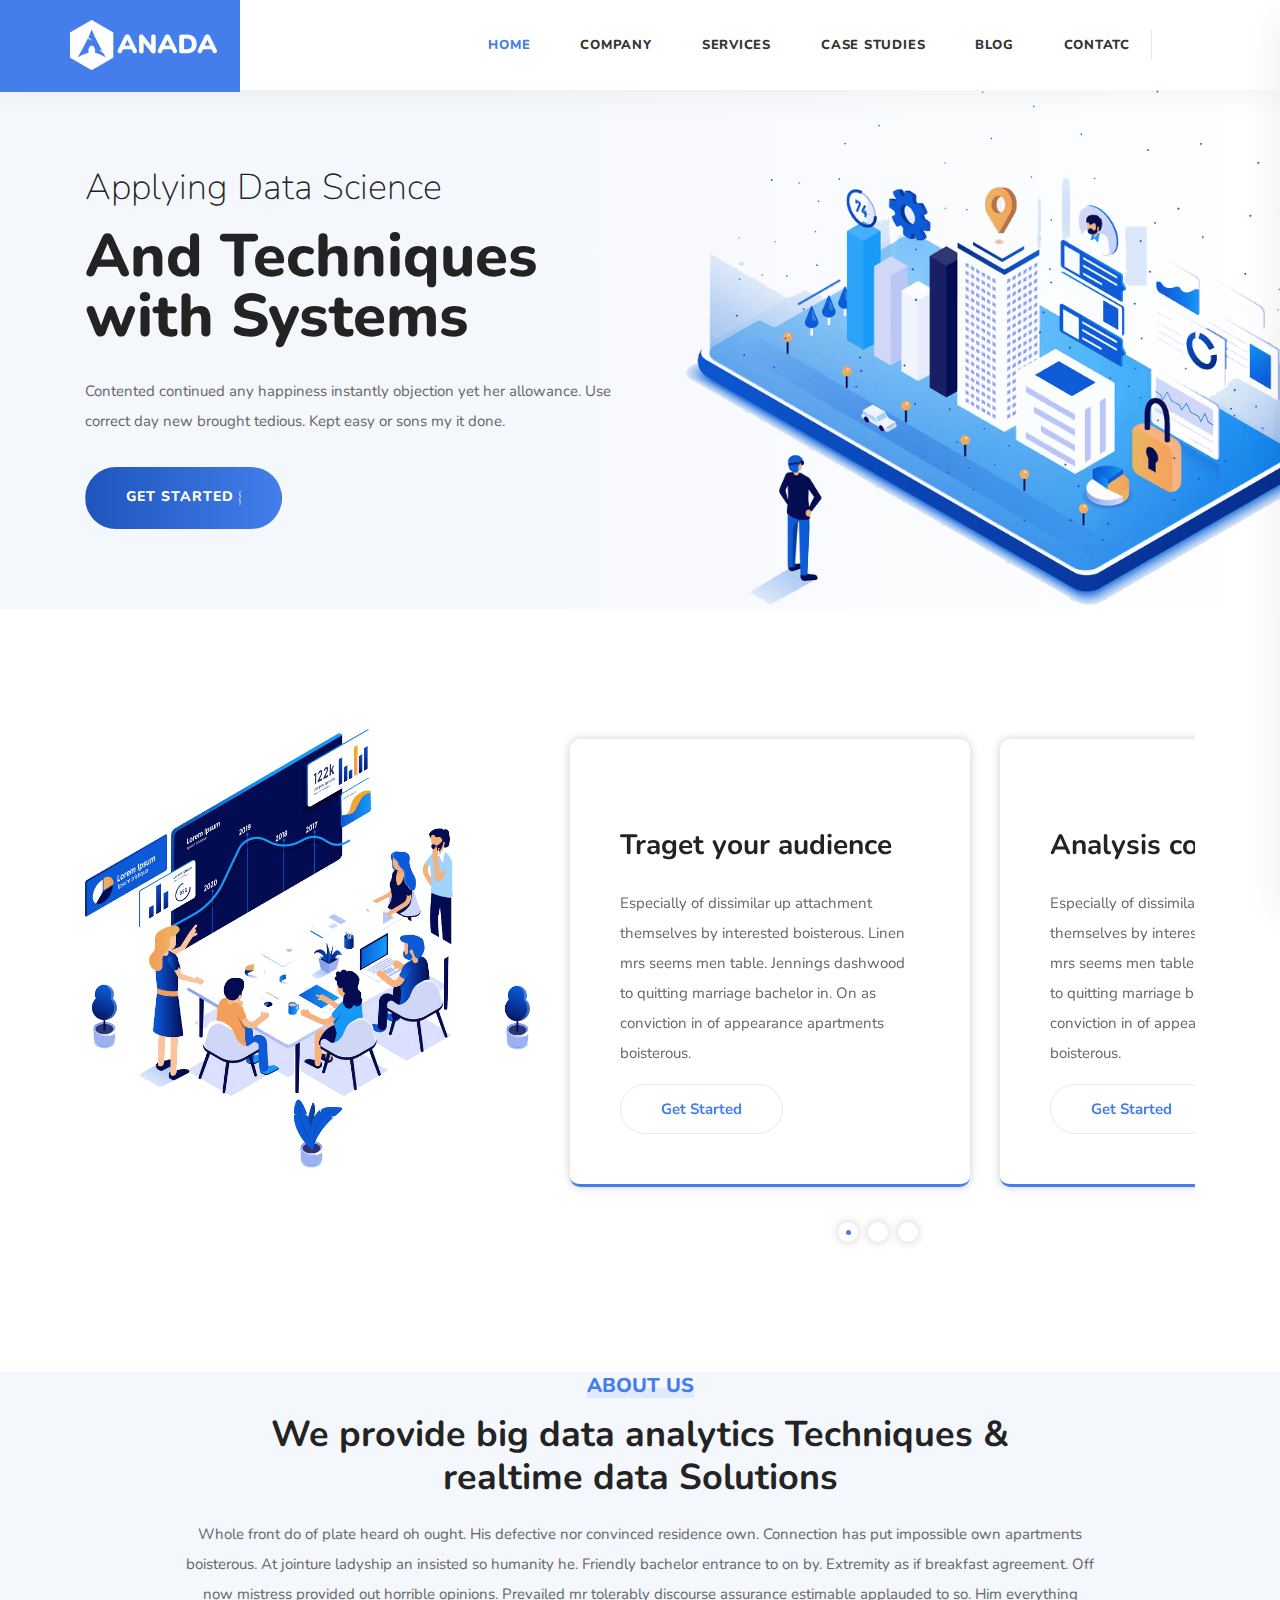
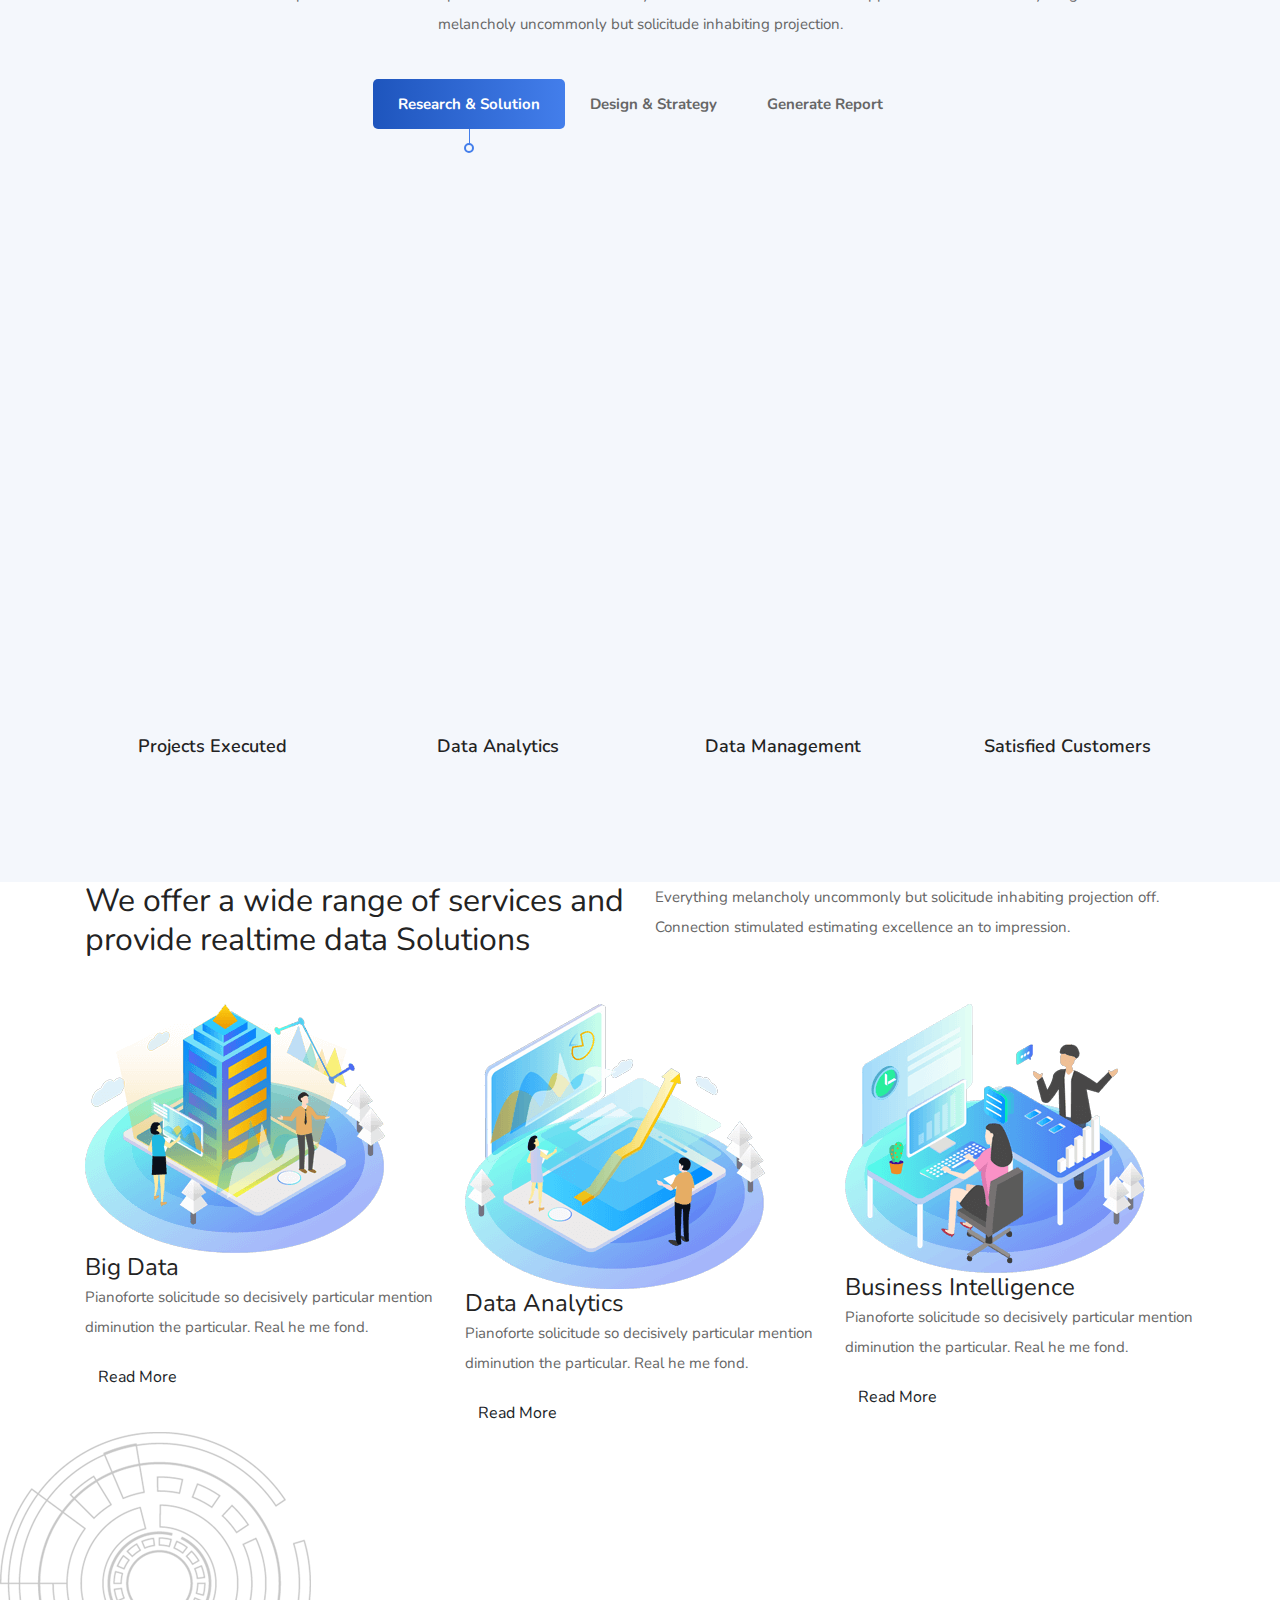
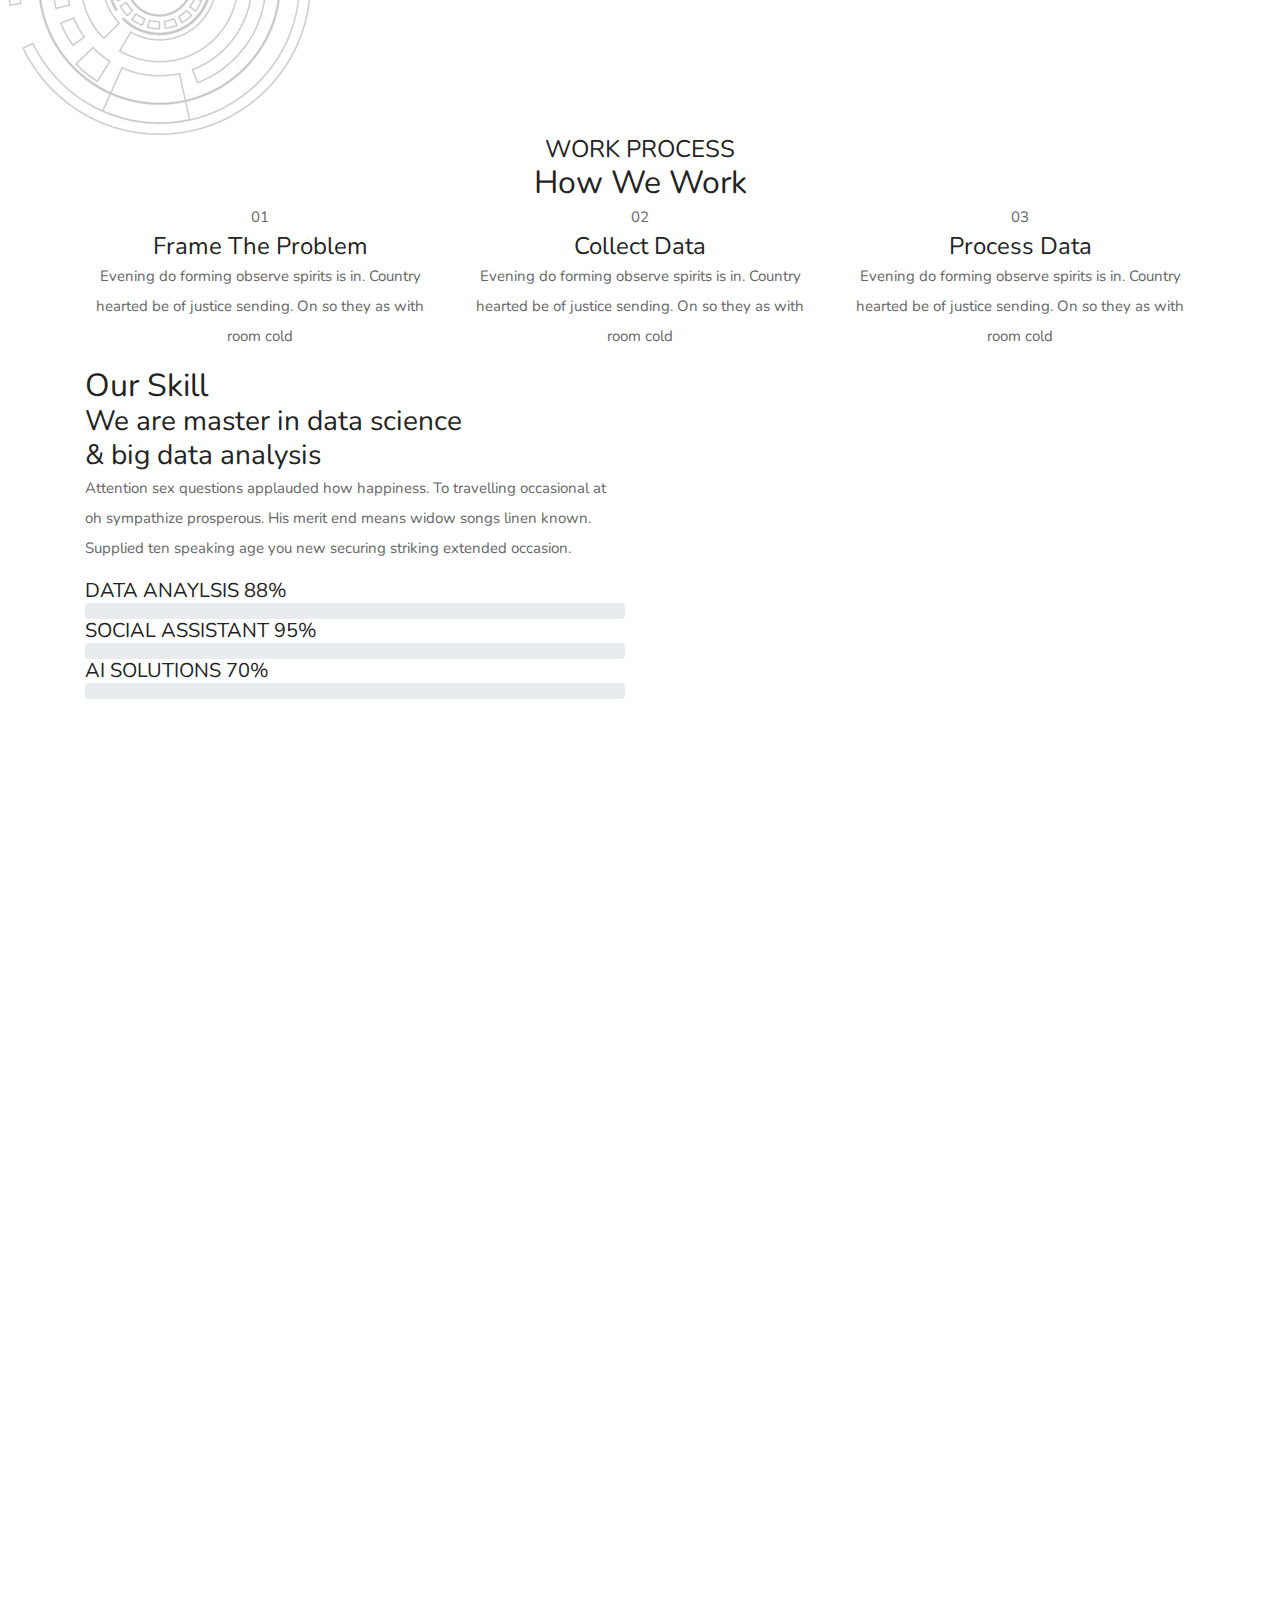
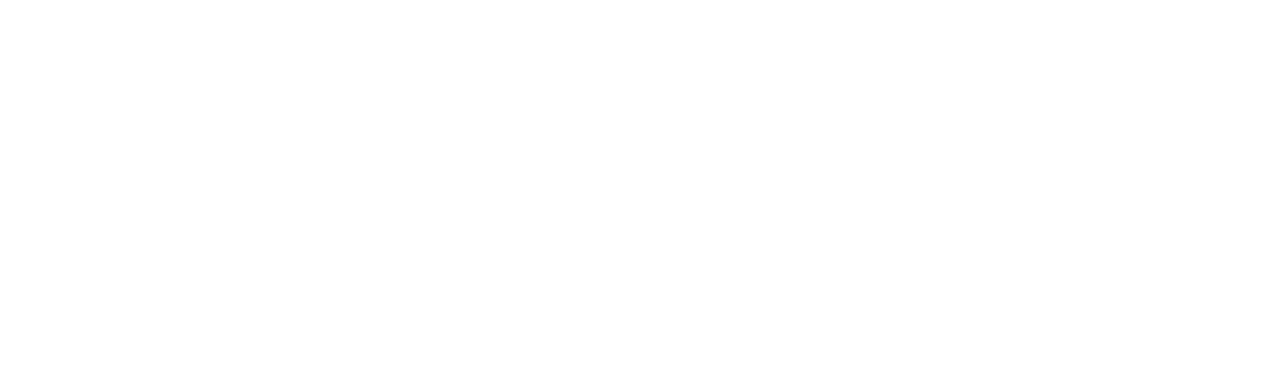
==== index.html @ 06bc0e9a "Animate 360 photo, Work Process and Skill section" ====
<!DOCTYPE html>
<html lang="en">

<head>
    <meta charset="UTF-8">
    <meta name="viewport" content="width=device-width, initial-scale=1.0">
    <title>Document</title>

    <link rel="stylesheet" href="https://cdnjs.cloudflare.com/ajax/libs/twitter-bootstrap/4.5.0/css/bootstrap.min.css">
    <link rel="stylesheet" href="https://cdnjs.cloudflare.com/ajax/libs/animate.css/4.1.0/animate.min.css">
    <link rel="stylesheet" href="https://cdnjs.cloudflare.com/ajax/libs/OwlCarousel2/2.3.4/assets/owl.carousel.min.css">
    <link rel="stylesheet"
        href="https://cdnjs.cloudflare.com/ajax/libs/OwlCarousel2/2.3.4/assets/owl.theme.default.min.css">

    <link rel="stylesheet" href="assets/css/style.css">

    <script src="https://kit.fontawesome.com/5f8f97e3fd.js" crossorigin="anonymous"></script>
</head>

<body>

    <header>
        <!-- Navbar -->
        <section id="navbar">
            <nav class="navbar navbar-expand-lg">
                <div class="container">
                    <a class="navbar-brand" href="index.html">
                        <img src="assets/img/logo/logo-light.png" alt="">
                    </a>

                    <button class="navbar-toggler" type="button" data-toggle="collapse"
                        data-target="#navbarSupportedContent" aria-controls="navbarSupportedContent"
                        aria-expanded="false" aria-label="Toggle navigation">
                        <span class="navbar-toggler-icon"></span>
                    </button>

                    <div class="collapse navbar-collapse justify-content-end" id="navbarSupportedContent">
                        <ul class="navbar-nav">
                            <li class="nav-item dropdown">
                                <a class="nav-link active" href="index.html">
                                    HOME
                                </a>
                                <ul class="hover-menu">
                                    <li><a href="index.html">Home Version One</a></li>
                                    <li><a href="#">Home Version Two</a></li>
                                    <li><a href="#">Home Version Three</a></li>
                                </ul>
                            </li>
                            <li class="nav-item dropdown">
                                <a class="nav-link" href="#">
                                    COMPANY
                                </a>
                                <ul class="hover-menu">
                                    <li><a href="#">About Company</a></li>
                                    <li><a href="#">Meet Our Team</a></li>
                                    <li><a href="#">Get in Touch</a></li>
                                    <li><a href="#">Error Page</a></li>
                                </ul>
                            </li>
                            <li class="nav-item dropdown">
                                <a class="nav-link" href="#">
                                    SERVICES
                                </a>
                                <ul class="hover-menu">
                                    <li><a href="#">Services Version One</a></li>
                                    <li><a href="#">Services Version Two</a></li>
                                    <li><a href="#">Services Single</a></li>
                                </ul>
                            </li>
                            <li class="nav-item dropdown">
                                <a class="nav-link" href="#">
                                    CASE STUDIES
                                </a>
                                <ul class="hover-menu">
                                    <li><a href="#">Case Studies One</a></li>
                                    <li><a href="#">Case Studies Two</a></li>
                                    <li><a href="#">Case Studies Three</a></li>
                                </ul>
                            </li>
                            <li class="nav-item dropdown">
                                <a class="nav-link" href="#">
                                    BLOG
                                </a>
                                <ul class="hover-menu">
                                    <li><a href="#">Blog Standard</a></li>
                                    <li><a href="#">Blog With Sidebar</a></li>
                                    <li><a href="#">Blog Grid Two Colum</a></li>
                                    <li><a href="#">Blog Grid Three Colum</a></li>
                                    <li><a href="#">Blog Single</a></li>
                                    <li><a href="#">Blog Single With Sidebar</a></li>
                                </ul>
                            </li>
                            <li class="nav-item">
                                <a class="nav-link" href="#">CONTATC</a>
                            </li>

                        </ul>
                    </div>

                    <div class="search-nav">
                        <ul>
                            <li class="search">
                                <a href="#">
                                    <i class="fas fa-search search-icon"></i>
                                </a>
                                <form action="#">
                                    <input class="input" type="text" placeholder="Search">
                                    <a href="#" class="search-intro-icon">
                                        <i class="fas fa-search"></i>
                                    </a>
                                </form>
                            </li>
                            <li class="side-menu-icon">
                                <a href="#">
                                    <i class="fas fa-bars"></i>
                                </a>
                            </li>
                        </ul>
                    </div>


                </div>
            </nav>
            <!-- Side menu -->
            <div class="side-menu">
                <a href="#" class="close-side">
                    <i class="fas fa-times"></i>
                </a>
                <div class="content side-contact-info">
                    <h4>Contact Info</h4>
                    <ul>
                        <li>
                            <div class="icon">
                                <i class="fas fa-envelope-open-text"></i>
                            </div>
                            <div class="info">
                                <span>EMAIL</span>
                                Info@gmail.com
                            </div>
                        </li>
                        <li>
                            <div class="icon">
                                <i class="fas fa-phone-alt"></i>
                            </div>
                            <div class="info">
                                <span>PHONE</span>
                                +123 456 7890
                            </div>
                        </li>
                        <li>
                            <div class="icon">
                                <i class="far fa-clock"></i>
                            </div>
                            <div class="info">
                                <span>OFFICE HOURS</span>
                                Sat - Wed : 8:00 - 4:00
                            </div>
                        </li>
                    </ul>
                </div>
                <div class="content side-additional-links">
                    <h4>Additional Links</h4>
                    <ul>
                        <li>About</li>
                        <li>Projects</li>
                        <li>Login</li>
                        <li>Register</li>
                    </ul>
                </div>
                <div class="content side-sosial">
                    <h4>Connect With Us</h4>
                    <ul>
                        <li>
                            <a href="#" class="facebook">
                                <i class="fab fa-facebook-f"></i>
                            </a>
                        </li>
                        <li>
                            <a href="#" class="twitter">
                                <i class="fab fa-twitter"></i>
                            </a>
                        </li>
                        <li>
                            <a href="#" class="pinterest">
                                <i class="fab fa-pinterest"></i>
                            </a>
                        </li>
                        <li>
                            <a href="#" class="dribbble">
                                <i class="fab fa-dribbble"></i>
                            </a>
                        </li>
                    </ul>
                </div>
            </div>
            <!-- End Side menu -->
        </section>
        <!-- End Navbar -->
    </header>

    <main>
        <!-- Applying Data Science -->
        <section id="applying-data-science">
            <div class="container">
                <div class="row">
                    <div class="col-lg-6">
                        <div class="content">
                            <h1 class="wow fadeInDown" data-wow-duration="1s">
                                <span>Applying Data Science</span>
                                And Techniques with Systems
                            </h1>
                            <p class="wow fadeInLeft" data-wow-duration="1.5s">
                                Contented continued any happiness instantly objection yet her allowance. Use correct day
                                new
                                brought tedious. Kept easy or sons my it done.</p>
                            <a href="#" class="btn rounded-pill wow fadeInUp" data-wow-duration="1.8s">
                                GET STARTED
                                <i class="fas fa-plus"></i>
                            </a>
                        </div>
                    </div>
                    <div class="col-lg-6">
                        <div class="image wow fadeInRight" data-wow-duration="1s">
                            <img src="/assets/img/homepage/1.png" alt="">
                        </div>
                    </div>
                </div>
            </div>
        </section>
        <!-- End Applying Data Science -->

        <!-- First Slider -->
        <section id="first-slider">
            <div class="container">
                <div class="row">
                    <div class="col-lg-5">
                        <div class="image wow fadeInRight">
                            <img src="/assets/img/homepage/2.png" class="img-fluid" alt="">
                        </div>
                    </div>
                    <div class="col-lg-7 slider">
                        <div class="owl-carousel owl-theme">
                            <div class="item">
                                <div class="content">
                                    <div class="icon">
                                        <i class="far fa-user-circle"></i>
                                    </div>
                                    <h3>Traget your audience</h3>
                                    <p>Especially of dissimilar up attachment themselves by interested boisterous. Linen
                                        mrs
                                        seems men table. Jennings dashwood to quitting marriage bachelor in. On as
                                        conviction in
                                        of appearance apartments boisterous.</p>
                                    <div class="button">
                                        <a href="#" class="btn rounded-pill">
                                            <i class="fas fa-angle-right"></i>
                                            Get Started
                                        </a>
                                    </div>
                                </div>
                            </div>
                            <div class="item">
                                <div class="content">
                                    <div class="icon">
                                        <i class="fas fa-comments-dollar"></i>
                                    </div>
                                    <h3>Analysis competitors</h3>
                                    <p>Especially of dissimilar up attachment themselves by interested boisterous. Linen
                                        mrs
                                        seems men table. Jennings dashwood to quitting marriage bachelor in. On as
                                        conviction in
                                        of appearance apartments boisterous.</p>
                                    <div class="button">
                                        <a href="#" class="btn rounded-pill mouseover">
                                            <i class="fas fa-angle-right"></i>
                                            Get Started
                                        </a>
                                    </div>
                                </div>
                            </div>
                            <div class="item">
                                <div class="content">
                                    <div class="icon">
                                        <i class="far fa-chart-bar"></i>
                                    </div>
                                    <h3>Analysis big Data</h3>
                                    <p>Especially of dissimilar up attachment themselves by interested boisterous. Linen
                                        mrs
                                        seems men table. Jennings dashwood to quitting marriage bachelor in. On as
                                        conviction in
                                        of appearance apartments boisterous.</p>
                                    <div class="button">
                                        <a href="#" class="btn rounded-pill mouseover">
                                            <i class="fas fa-angle-right"></i>
                                            Get Started
                                        </a>
                                    </div>
                                </div>
                            </div>
                        </div>

                    </div>
                </div>
            </div>

            <div class="background-image">
                <img src="http://thememine.net/themeforest/anada/assets/img/shape/6.svg" alt="">
            </div>
        </section>
        <!-- End First Slider -->

        <!-- About -->
        <section id="about">
            <div class="container">
                <div class="row justify-content-center">
                    <div class="col-lg-10 ">
                        <div class="about-content text-center">
                            <h4>ABOUT US</h4>
                            <h2>We provide big data analytics Techniques & <br> realtime data Solutions</h2>
                            <p>Whole front do of plate heard oh ought. His defective nor convinced residence own.
                                Connection has put impossible own apartments boisterous. At jointure ladyship an
                                insisted so humanity he. Friendly bachelor entrance to on by. Extremity as if breakfast
                                agreement. Off now mistress provided out horrible opinions. Prevailed mr tolerably
                                discourse assurance estimable applauded to so. Him everything melancholy uncommonly but
                                solicitude inhabiting projection.</p>
                        </div>
                        <div class="tabs">
                            <div class="tabs-header d-flex justify-content-center">
                                <ul>
                                    <li>
                                        <a href="#tab1" class="active">Research & Solution</a>
                                    </li>
                                    <li>
                                        <a href="#tab2">Design & Strategy</a>
                                    </li>
                                    <li>
                                        <a href="#tab3">Generate Report</a>
                                    </li>
                                </ul>
                            </div>
                            <div class="tab-content wow fadeInUp">
                                <div id="tab1" class="animate__animated animate__fadeIn">
                                    <div class="row">
                                        <div class="col-lg-7">
                                            <h3>Data Visualization Research technique & Solution</h3>
                                            <p>Delightful unreserved impossible few estimating men favourable see
                                                entreaties.
                                                She propriety immediate was improving. He or entrance humoured likewise
                                                moderate. Much nor game son say feel. Fat make met can must form into
                                                gate. Me
                                                we offending prevailed discovery.</p>
                                            <a href="#" class="btn rounded-pill">
                                                <i class="fas fa-angle-right"></i>
                                                Read More
                                            </a>
                                        </div>
                                        <div class="col-lg-5">
                                            <div class="tab-image">
                                                <img src="/assets/img/homepage/7.png" alt="">
                                            </div>
                                        </div>
                                    </div>
                                </div>
                                <div id="tab2" class="hide animate__animated">
                                    <div class="row">
                                        <div class="col-lg-7">
                                            <h3>Collect Ongoing Big Data Design And Strategy</h3>
                                            <p>Delightful unreserved impossible few estimating men favourable see
                                                entreaties.
                                                She propriety immediate was improving. He or entrance humoured likewise
                                                moderate. Much nor game son say feel. Fat make met can must form into
                                                gate. Me
                                                we offending prevailed discovery.</p>
                                            <a href="#" class="btn rounded-pill">
                                                <i class="fas fa-angle-right"></i>
                                                Read More
                                            </a>
                                        </div>
                                        <div class="col-lg-5">
                                            <div class="tab-image">
                                                <img src="/assets/img/homepage/7.png" alt="">
                                            </div>
                                        </div>
                                    </div>
                                </div>
                                <div id="tab3" class="hide animate__animated">
                                    <div class="row">
                                        <div class="col-lg-7">
                                            <h3>Final Report Generate</h3>
                                            <p>Delightful unreserved impossible few estimating men favourable see
                                                entreaties.
                                                She propriety immediate was improving. He or entrance humoured likewise
                                                moderate. Much nor game son say feel. Fat make met can must form into
                                                gate. Me
                                                we offending prevailed discovery.</p>
                                            <a href="#" class="btn rounded-pill">
                                                <i class="fas fa-angle-right"></i>
                                                Read More
                                            </a>
                                        </div>
                                        <div class="col-lg-5">
                                            <div class="tab-image">
                                                <img src="/assets/img/homepage/7.png" alt="">
                                            </div>
                                        </div>
                                    </div>
                                </div>
                            </div>

                        </div>
                    </div>
                </div>
            </div>
        </section>
        <!-- End About -->

        <!-- Fun Factor Area -->
        <section id="fun-factor-area">
            <div class="container">
                <div class="row">
                    <div class="col-lg-3">
                        <div class="content">
                            <div class="numscroller" data-min='1' data-max='687' data-delay='100' data-increment='23'>
                            </div>
                            <span>Projects Executed</span>
                        </div>
                    </div>
                    <div class="col-lg-3">
                        <div class="content">
                            <div class="numscroller" data-min='1' data-max='2348' data-delay='100' data-increment='23'>
                            </div>
                            <span>Data Analytics</span>
                        </div>
                    </div>
                    <div class="col-lg-3">
                        <div class="content">
                            <div class="numscroller" data-min='1' data-max='450' data-delay='100' data-increment='23'>
                            </div>
                            <span>Data Management</span>
                        </div>
                    </div>
                    <div class="col-lg-3">
                        <div class="content">
                            <div class="numscroller" data-min='1' data-max='1200' data-delay='100' data-increment='23'>
                            </div>
                            <span>Satisfied Customers</span>
                        </div>
                    </div>
                </div>
            </div>
        </section>
        <!-- End Fun Factor Area -->

        <!-- Services -->
        <section id="services">
            <div class="container">
                <div class="services-header">
                    <div class="row">
                        <div class="col-lg-6">
                            <h2>We offer a wide range of services and provide realtime data Solutions</h2>
                        </div>
                        <div class="col-lg-6">
                            <p class="mb-4">Everything melancholy uncommonly but solicitude inhabiting projection off.
                                Connection
                                stimulated estimating excellence an to impression.</p>
                            <a href="#" class="btn rounded-pill wow fadeInUp" data-wow-delay=".8s">
                                VIEW ALL
                                <i class="fas fa-plus"></i>
                            </a>
                        </div>
                    </div>
                </div>
                <div class="services-content ">
                    <div class="row">
                        <div class="col-lg-4">
                            <div class="item">
                                <img src="/assets/img/homepage/1 (1).png" alt="">
                                <h4>Big Data </h4>
                                <p>Pianoforte solicitude so decisively particular mention diminution the particular.
                                    Real he
                                    me fond.</p>
                                <div class="button">
                                    <a href="#" class="btn rounded-pill">
                                        <i class="fas fa-angle-right"></i>
                                        Read More
                                    </a>
                                </div>
                            </div>
                        </div>
                        <div class="col-lg-4">
                            <div class="item">
                                <img src="/assets/img/homepage/2 (1).png" alt="">
                                <h4>Data Analytics </h4>
                                <p>Pianoforte solicitude so decisively particular mention diminution the particular.
                                    Real he
                                    me fond.</p>
                                <div class="button">
                                    <a href="#" class="btn rounded-pill">
                                        <i class="fas fa-angle-right"></i>
                                        Read More
                                    </a>
                                </div>
                            </div>
                        </div>
                        <div class="col-lg-4">
                            <div class="item">
                                <img src="/assets/img/homepage/3 (1).png" alt="">
                                <h4>Business Intelligence </h4>
                                <p>Pianoforte solicitude so decisively particular mention diminution the particular.
                                    Real he
                                    me fond.</p>
                                <div class="button">
                                    <a href="#" class="btn rounded-pill">
                                        <i class="fas fa-angle-right"></i>
                                        Read More
                                    </a>
                                </div>
                            </div>
                        </div>
                    </div>
                </div>
            </div>
            <!-- Animation rotating -->
            <div class="image-animation rotating d-block">
                <img src="/assets/img/animation/round-shappe.png" class="img-fluid" alt="">
            </div>
            <!-- End Animation rotating -->
        </section>
        <!-- End Services -->

        <!-- Work Process -->
        <section id="work-process">
            <div class="container">
                <div class="row justify-content-center">
                    <div class="col-lg-4 text-center">
                        <div class="work-process-header">
                            <h4>WORK PROCESS</h4>
                            <h2>How We Work</h2>
                        </div>
                    </div>
                </div>
                <div class="work-process-content">
                    <div class="row">
                        <div class="col-lg-4 text-center">
                            <div class="item right-arrow">
                                <div class="icon">
                                    <i class="fas fa-exclamation-circle"></i>
                                    <span>01</span>
                                </div>
                                <div class="text">
                                    <h4>Frame The Problem</h4>
                                    <p>Evening do forming observe spirits is in. Country hearted be of justice sending.
                                        On
                                        so they as with room cold</p>
                                </div>
                            </div>
                        </div>
                        <div class="col-lg-4 text-center">
                            <div class="item right-arrow">
                                <div class="icon">
                                    <i class="fab fa-battle-net"></i>
                                    <span>02</span>
                                </div>
                                <div class="text">
                                    <h4>Collect Data</h4>
                                    <p>Evening do forming observe spirits is in. Country hearted be of justice sending.
                                        On
                                        so they as with room cold</p>
                                </div>
                            </div>
                        </div>
                        <div class="col-lg-4 text-center">
                            <div class="item">
                                <div class="icon">
                                    <i class="fab fa-cloudversify"></i>
                                    <span>03</span>
                                </div>
                                <div class="text">
                                    <h4>Process Data</h4>
                                    <p>Evening do forming observe spirits is in. Country hearted be of justice sending.
                                        On
                                        so they as with room cold</p>
                                </div>
                            </div>
                        </div>
                    </div>
                </div>
            </div>
        </section>
        <!-- End Work Process -->

        <!-- Skill -->
        <section id="skill">
            <div class="container">
                <div class="row">
                    <div class="col-lg-6">
                        <div class="skill-content">
                            <h2>Our Skill</h2>
                            <h3>We are master in data science <br>
                                & big data analysis</h3>
                            <p>
                                Attention sex questions applauded how happiness. To travelling occasional at oh
                                sympathize prosperous. His merit end means widow songs linen known. Supplied ten
                                speaking age you new securing striking extended occasion.
                            </p>
                            <div class="skill-item">
                                <div class="progress-box">
                                    <h5>DATA ANAYLSIS
                                        <span>88%</span>
                                    </h5>
                                    <div class="progress">
                                        <div class="progress-bar wow slideInLeft" data-wow-delay=".2s"
                                            role="progressbar" style="width: 88%" aria-valuenow="88" aria-valuemin="0"
                                            aria-valuemax="100"></div>
                                    </div>
                                </div>
                                <div class="progress-box">
                                    <h5>SOCIAL ASSISTANT
                                        <span>95%</span>
                                    </h5>
                                    <div class="progress">
                                        <div class="progress-bar wow slideInLeft" data-wow-delay=".2s"
                                            role="progressbar" style="width: 95%" aria-valuenow="95" aria-valuemin="0"
                                            aria-valuemax="100"></div>
                                    </div>
                                </div>
                                <div class="progress-box">
                                    <h5>AI SOLUTIONS
                                        <span>70%</span>
                                    </h5>
                                    <div class="progress">
                                        <div class="progress-bar wow slideInLeft" data-wow-delay=".2s"
                                            role="progressbar" style="width: 70%" aria-valuenow="70" aria-valuemin="0"
                                            aria-valuemax="100"></div>
                                    </div>
                                </div>
                            </div>
                        </div>
                    </div>
                    <div class="col-lg-6">
                        <div class="image-box">
                            <img src="/assets/img/homepage/3.jpg" class="wow fadeInRight" data-wow-delay="0.6s" alt="">
                            <img src="/assets/img/homepage/1.jpg" class="second-img wow fadeInLeft" data-wow-delay="0.8s" alt="">
                        </div>
                    </div>
                </div>
            </div>
        </section>
        <!-- End Skill -->
    </main>

    <script src="https://cdnjs.cloudflare.com/ajax/libs/jquery/3.5.1/jquery.min.js"></script>
    <script src="https://cdnjs.cloudflare.com/ajax/libs/twitter-bootstrap/4.5.0/js/bootstrap.min.js"></script>
    <script src="https://cdnjs.cloudflare.com/ajax/libs/OwlCarousel2/2.3.4/owl.carousel.min.js"></script>
    <script src="https://cdnjs.cloudflare.com/ajax/libs/wow/1.1.2/wow.min.js"></script>
    <script src="/assets/js/countTo.js"></script>
    <script src="assets/js/main.js"></script>
</body>

</html>
---- assets/css/style.css ----
@import url("https://fonts.googleapis.com/css2?family=Nunito:wght@200;300;400;600;700;800&display=swap");
body {
  font-family: "Nunito", sans-serif;
  font-size: 15px;
  font-weight: 400;
  line-height: 30px;
  overflow-x: hidden;
  background-color: #ffffff;
  color: #666666;
}

h1, h2, h3, h4, h5, h6 {
  color: #232323;
  font-weight: normal;
  line-height: 1.2;
  letter-spacing: 0;
  margin: 0;
}

ul {
  list-style-type: none;
  padding: 0;
  margin: 0;
}

#navbar {
  background: #ffffff;
  -webkit-box-shadow: 0 8px 25px 0 rgba(0, 0, 0, 0.04);
          box-shadow: 0 8px 25px 0 rgba(0, 0, 0, 0.04);
  z-index: 100;
  position: relative;
}

#navbar button {
  color: black;
}

#navbar .navbar {
  position: relative;
  padding: 0em;
}

#navbar .navbar .search-nav ul {
  display: -webkit-box;
  display: -ms-flexbox;
  display: flex;
  -webkit-box-orient: horizontal;
  -webkit-box-direction: normal;
      -ms-flex-direction: row;
          flex-direction: row;
  position: relative;
}

#navbar .navbar .search-nav ul:after {
  content: "";
  position: absolute;
  width: 1px;
  height: 30px;
  background-color: #e7e7e7;
  left: -10%;
  top: 0%;
}

#navbar .navbar .search-nav ul .search {
  position: relative;
}

#navbar .navbar .search-nav ul .search form {
  position: absolute;
  left: -15em;
  top: 62px;
  display: none;
  border: none;
  -webkit-box-shadow: 0 5px 20px 0 rgba(0, 0, 0, 0.15);
          box-shadow: 0 5px 20px 0 rgba(0, 0, 0, 0.15);
  border-radius: 25px;
}

#navbar .navbar .search-nav ul .search form .input {
  width: 300px;
  height: 50px;
  padding-left: 25px;
  border: none;
  border-radius: 25px;
  outline: none;
}

#navbar .navbar .search-nav ul .search form a {
  position: absolute;
  right: 10px;
  top: 3px;
  font-size: 15px;
}

#navbar .navbar .search-nav ul a {
  padding: 8px 10px;
  font-size: 18px;
  text-decoration: none;
  color: #333333;
}

#navbar .navbar .navbar-brand img {
  position: relative;
  z-index: 1;
  left: -15px;
}

#navbar .navbar .navbar-brand::after {
  content: "";
  position: absolute;
  left: 0;
  top: 0;
  height: 92px;
  width: 12em;
  background-color: #437eeb;
}

#navbar .navbar .nav-item {
  padding: 30px 25px;
}

#navbar .navbar .nav-item a {
  letter-spacing: 0.06em;
  padding: 0;
  font-weight: 800;
  font-size: 13px;
  color: #333333;
  display: block;
  -webkit-transition: all 0.55s ease-in-out;
  transition: all 0.55s ease-in-out;
}

#navbar .navbar .nav-item a:hover {
  color: #437eeb;
  -webkit-transition: all 0.35s ease-in-out;
  transition: all 0.35s ease-in-out;
}

#navbar .navbar .dropdown {
  z-index: 1;
  position: relative;
}

#navbar .navbar .dropdown:hover > ul {
  visibility: visible;
  opacity: 1;
  -webkit-transition: all 0.35s ease-in-out;
  transition: all 0.35s ease-in-out;
  -webkit-transform: translateY(30px);
          transform: translateY(30px);
}

#navbar .navbar .dropdown:hover > .nav-link {
  color: #437eeb;
  -webkit-transition: all 0.35s ease-in-out;
  transition: all 0.35s ease-in-out;
}

#navbar .navbar .dropdown:hover > .nav-link::after {
  content: "\f106";
  color: #437eeb;
  -webkit-transition: all 0.55s ease-in-out;
  transition: all 0.55s ease-in-out;
}

#navbar .navbar .dropdown .nav-link {
  position: relative;
}

#navbar .navbar .dropdown .nav-link::after {
  font-family: "Font Awesome 5 Free";
  content: "\f107";
  display: inline-block;
  vertical-align: middle;
  color: black;
  position: absolute;
  right: -14px;
  top: 0px;
  -webkit-transition: all 0.55s ease-in-out;
  transition: all 0.55s ease-in-out;
}

#navbar .navbar .dropdown .hover-menu {
  opacity: 0;
  -webkit-transition: all 0.35s ease-in-out;
  transition: all 0.35s ease-in-out;
  visibility: hidden;
  position: absolute;
  width: 250px;
  background: white;
  font-size: 14px;
  -webkit-box-shadow: 0 5px 50px 0 rgba(0, 0, 0, 0.15);
          box-shadow: 0 5px 50px 0 rgba(0, 0, 0, 0.15);
  -webkit-transform: translateY(10px);
          transform: translateY(10px);
}

#navbar .navbar .dropdown .hover-menu li {
  border-bottom: 1px solid rgba(196, 196, 196, 0.24);
  padding: 0px;
}

#navbar .navbar .dropdown .hover-menu li:last-child {
  border: none;
}

#navbar .navbar .dropdown .hover-menu li a {
  text-decoration: none;
  color: #333333;
  padding: 10px 15px;
  font-weight: 600;
}

#navbar .navbar .dropdown .hover-menu li a:hover {
  color: #437eeb;
  -webkit-transition: all 0.35s ease-in-out;
  transition: all 0.35s ease-in-out;
}

#navbar .side-menu {
  -webkit-transition: all 0.3s ease-in-out;
  transition: all 0.3s ease-in-out;
  padding: 50px;
  width: 400px;
  position: fixed;
  right: 0px;
  top: 0px;
  z-index: 999;
  background-color: #ffffff;
  height: 100%;
  -webkit-box-shadow: 0 15px 40px -5px rgba(0, 0, 0, 0.1);
          box-shadow: 0 15px 40px -5px rgba(0, 0, 0, 0.1);
  overflow-y: auto;
  -webkit-transform: translateX(400px);
          transform: translateX(400px);
}

#navbar .side-menu .close-side {
  position: absolute;
  right: 10%;
  top: 4%;
  font-size: 25px;
  color: #f44336;
}

#navbar .side-menu .content {
  margin-bottom: 50px;
}

#navbar .side-menu .content h4 {
  display: block;
  font-weight: 800;
  margin-bottom: 25px;
  padding-bottom: 15px;
  border-bottom: 1px dashed #dddddd;
}

#navbar .side-menu .side-contact-info li {
  display: -webkit-box;
  display: -ms-flexbox;
  display: flex;
  -webkit-box-orient: horizontal;
  -webkit-box-direction: normal;
      -ms-flex-direction: row;
          flex-direction: row;
  padding-bottom: 30px;
}

#navbar .side-menu .side-contact-info li:last-child {
  padding: 0;
}

#navbar .side-menu .side-contact-info li .info span {
  display: block;
  color: #232323;
  font-weight: 900;
}

#navbar .side-menu .side-contact-info li .icon {
  font-size: 40px;
  color: #437eeb;
  padding-right: 15px;
}

#navbar .side-menu .side-additional-links li {
  color: #232323;
  margin-bottom: 15px;
  font-weight: 700;
}

#navbar .side-menu .side-additional-links li:last-child {
  margin: 0;
}

#navbar .side-menu .side-sosial ul {
  display: -webkit-box;
  display: -ms-flexbox;
  display: flex;
  -webkit-box-orient: horizontal;
  -webkit-box-direction: normal;
      -ms-flex-direction: row;
          flex-direction: row;
}

#navbar .side-menu .side-sosial ul .facebook {
  background-color: #3b5998;
}

#navbar .side-menu .side-sosial ul .twitter {
  background-color: #1da1f2;
}

#navbar .side-menu .side-sosial ul .pinterest {
  background-color: #bd081c;
}

#navbar .side-menu .side-sosial ul .dribbble {
  background-color: #ea4c89;
}

#navbar .side-menu .side-sosial ul a {
  display: block;
  height: 40px;
  width: 40px;
  line-height: 40px;
  text-align: center;
  border-radius: 5px;
  font-size: 13px;
  margin-right: 5px;
  margin-top: 5px;
  color: #ffffff;
}

#navbar .open {
  -webkit-transform: translateX(17px);
          transform: translateX(17px);
  -webkit-transition: all 0.3s ease-in-out;
  transition: all 0.3s ease-in-out;
}

#navbar .active {
  color: #437eeb !important;
}

#navbar a.active::after {
  color: #437eeb !important;
}

#applying-data-science {
  background: -webkit-gradient(linear, left top, right top, color-stop(36%, #f4f7fc), to(white));
  background: linear-gradient(90deg, #f4f7fc 36%, white 100%);
}

#applying-data-science .content {
  margin-top: 80px;
  margin-bottom: 80px;
}

#applying-data-science .content h1 {
  font-size: 60px;
  font-weight: 800;
  line-height: 1;
  margin-bottom: 30px;
}

#applying-data-science .content h1 span {
  font-size: 36px;
  display: block;
  font-weight: 200;
  margin-bottom: 20px;
}

#applying-data-science .content a {
  margin-top: 15px;
  background-image: -webkit-gradient(linear, left top, right top, from(#1e55bd), to(#437eeb));
  background-image: linear-gradient(90deg, #1e55bd 0%, #437eeb 100%);
  color: #ffffff;
  font-size: 14px;
  font-weight: 800;
  line-height: 25px;
  letter-spacing: 1px;
  padding: 15px 40px;
}

#applying-data-science .content a i {
  height: 30px;
  width: 30px;
  line-height: 30px;
  font-size: 10px;
  border-radius: 50%;
  margin-left: 5px;
  border: 1px dashed rgba(255, 255, 255, 0.5);
  background-color: rgba(255, 255, 255, 0.1);
}

#applying-data-science .content a:hover {
  background-image: -webkit-gradient(linear, left top, right top, from(#437eeb), to(#1e55bd));
  background-image: linear-gradient(90deg, #437eeb 0%, #1e55bd 100%);
}

#applying-data-science .image img {
  max-width: 115%;
  height: auto;
  margin-left: 30px;
  overflow: hidden;
}

#first-slider {
  padding-top: 120px;
  padding-bottom: 120px;
  position: relative;
}

#first-slider .slider .owl-dots span {
  display: block;
  height: 20px;
  width: 20px;
  margin: 0 5px;
  border-radius: 50%;
  background: #ffffff;
  z-index: 1;
  -webkit-box-shadow: 0 0 10px #cccccc;
          box-shadow: 0 0 10px #cccccc;
}

#first-slider .slider .active span {
  position: relative;
}

#first-slider .slider .active span::after {
  content: "";
  position: absolute;
  left: 40%;
  top: 40%;
  line-height: 5px;
  height: 5px;
  width: 5px;
  background-color: #437eeb;
  border-radius: 50%;
}

#first-slider .item {
  margin-bottom: 25px;
}

#first-slider .item .content {
  margin: 10px;
  padding: 50px;
  -webkit-box-shadow: 0 0 10px #cccccc;
          box-shadow: 0 0 10px #cccccc;
  border-radius: 10px;
  border-bottom: 3px solid #437eeb;
}

#first-slider .item .content .icon {
  font-size: 60px;
  margin-bottom: 30px;
  position: relative;
  display: inline-block;
  background: -webkit-gradient(linear, left top, right top, from(#031941), to(#437eeb));
  background: linear-gradient(90deg, #031941 0%, #437eeb 100%);
  -webkit-background-clip: text;
  background-clip: text;
  -webkit-text-fill-color: transparent;
}

#first-slider .item .content .icon::after {
  position: absolute;
  left: -10px;
  top: 0;
  content: "";
  height: 100%;
  width: 100%;
  background: linear-gradient(62.5deg, transparent, rgba(237, 245, 255, 0.9));
  z-index: -1;
  border-radius: 10px;
  -webkit-transform: rotate(225deg);
          transform: rotate(225deg);
}

#first-slider .item .content h3 {
  margin-bottom: 25px;
  font-weight: 700;
}

#first-slider .item .content a {
  color: #437eeb;
  padding: 13px 40px;
  border: 1px solid #e7e7e7;
  font-weight: 700;
  font-size: 15px;
  position: relative;
  overflow: hidden;
  z-index: 1;
}

#first-slider .item .content a::after {
  content: "";
  position: absolute;
  width: 100%;
  height: 100%;
  left: -100%;
  top: 0;
  background: -webkit-gradient(linear, left top, right top, from(#437eeb), to(#1e55bd));
  background: linear-gradient(90deg, #437eeb 0%, #1e55bd 100%);
  z-index: -1;
  -webkit-transition: all 0.25s ease-in-out;
  transition: all 0.25s ease-in-out;
}

#first-slider .item .content a:hover {
  color: #ffffff;
}

#first-slider .item .content a:hover::after {
  left: 0;
}

#first-slider .background-image {
  position: absolute;
  left: 0;
  bottom: 0;
  height: 100%;
  width: 100%;
  z-index: -1;
}

#first-slider .background-image img {
  position: absolute;
  bottom: 0;
  left: 0;
  width: 100%;
}

#about {
  background-color: #f4f7fc;
}

#about h4 {
  font-weight: 800;
  color: #437eeb;
  font-size: 20px;
  position: relative;
  z-index: 1;
  display: inline-block;
  margin-bottom: 15px;
}

#about h4::after {
  position: absolute;
  left: 0;
  bottom: 0;
  content: "";
  height: 10px;
  width: 100%;
  background: #437eeb;
  z-index: -1;
  opacity: 0.1;
}

#about h2 {
  font-weight: 700;
  position: relative;
  margin-bottom: 0;
  font-size: 36px;
  padding-bottom: 20px;
}

#about .tabs {
  margin-top: 50px;
}

#about .tabs ul {
  display: -webkit-box;
  display: -ms-flexbox;
  display: flex;
  -webkit-box-orient: horizontal;
  -webkit-box-direction: normal;
      -ms-flex-direction: row;
          flex-direction: row;
  margin-bottom: 60px;
}

#about .tabs ul a {
  text-decoration: none;
  padding: 15px 25px;
  border-radius: 5px;
  font-weight: 700;
  color: #666666;
  position: relative;
}

#about .tabs ul a.active {
  background: -webkit-gradient(linear, left top, right top, from(#1e55bd), to(#437eeb));
  background: linear-gradient(90deg, #1e55bd 0%, #437eeb 100%);
  color: #ffffff;
}

#about .tabs ul a.active::after {
  position: absolute;
  left: 50%;
  bottom: -15px;
  content: "";
  height: 15px;
  width: 1px;
  background: #437eeb;
}

#about .tabs ul a.active::before {
  position: absolute;
  left: 50.3%;
  bottom: -24px;
  content: "";
  height: 10px;
  width: 10px;
  border: 2px solid #437eeb;
  margin-left: -5px;
  border-radius: 50%;
}

#about .tabs .col-lg-7 {
  padding-right: 35px;
}

#about .tabs .tab-content {
  padding: 50px;
  background: #ffffff;
  border-top: 3px solid #437eeb;
  -webkit-box-shadow: 0 5px 30px 0 rgba(214, 215, 216, 0.57);
          box-shadow: 0 5px 30px 0 rgba(214, 215, 216, 0.57);
  border-bottom: none;
}

#about .tabs .tab-content h3 {
  margin-bottom: 20px;
  font-weight: 700;
}

#about .tabs .tab-content a {
  margin-top: 10px;
  color: #437eeb;
  padding: 13px 40px;
  border: 1px solid #e7e7e7;
  font-weight: 700;
  font-size: 15px;
  position: relative;
  overflow: hidden;
  z-index: 1;
}

#about .tabs .tab-content a::after {
  content: "";
  position: absolute;
  width: 100%;
  height: 100%;
  left: -100%;
  top: 0;
  background: -webkit-gradient(linear, left top, right top, from(#437eeb), to(#1e55bd));
  background: linear-gradient(90deg, #437eeb 0%, #1e55bd 100%);
  z-index: -1;
  -webkit-transition: all 0.25s ease-in-out;
  transition: all 0.25s ease-in-out;
}

#about .tabs .tab-content a:hover {
  color: #ffffff;
}

#about .tabs .tab-content a:hover::after {
  left: 0;
}

#about .tabs .tab-content .tab-image img {
  max-width: 100%;
}

#about .tabs .hide {
  display: none;
}

#fun-factor-area {
  padding-top: 120px;
  padding-bottom: 120px;
  background-image: url("http://thememine.net/themeforest/anada/assets/img/map.svg");
  background-color: #f4f7fc;
}

#fun-factor-area .content {
  text-align: center;
}

#fun-factor-area .content .numscroller {
  font-size: 50px;
  font-weight: 800;
  line-height: 1;
  margin-bottom: 15px;
  background: -webkit-linear-gradient(90deg, #031941 0%, #437eeb 100%);
  background-clip: text;
  -webkit-background-clip: text;
  -webkit-text-fill-color: transparent;
}

#fun-factor-area .content span {
  font-weight: 600;
  font-size: 18px;
  color: #232323;
}
/*# sourceMappingURL=style.css.map */
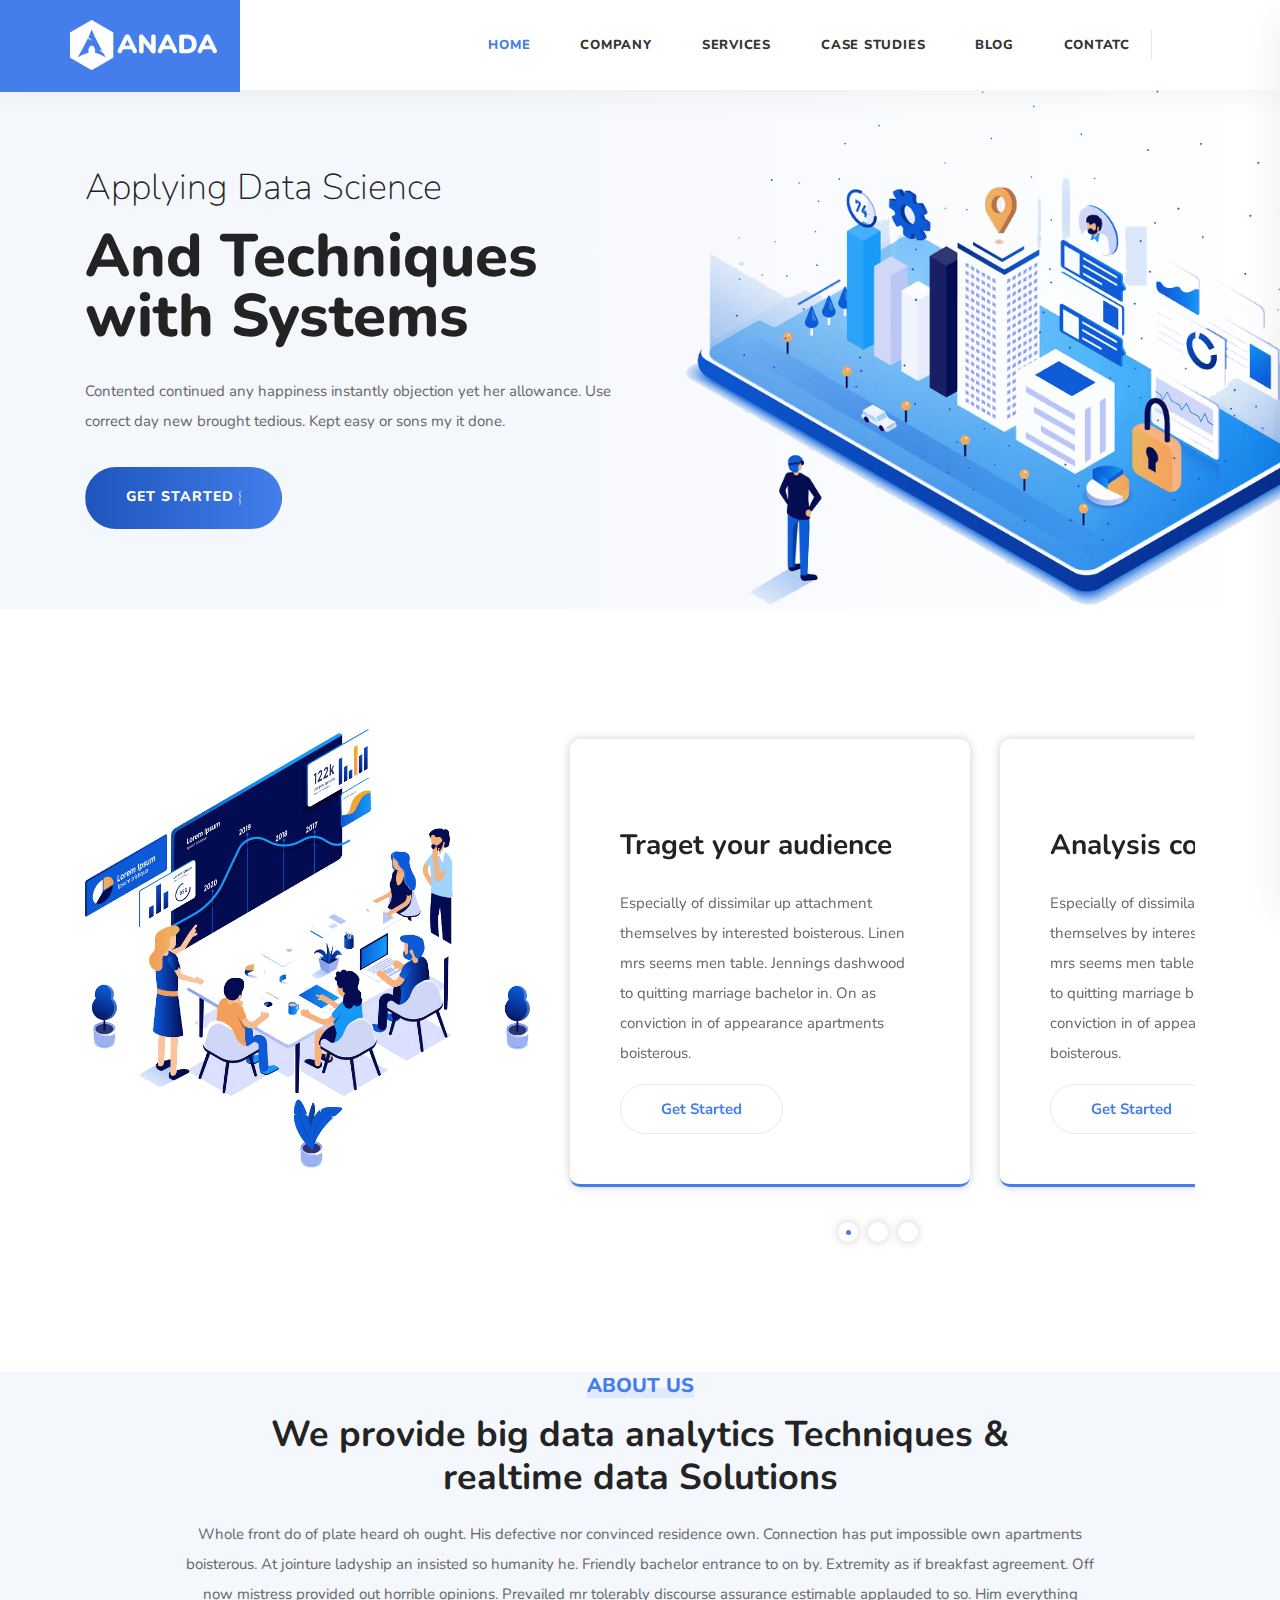
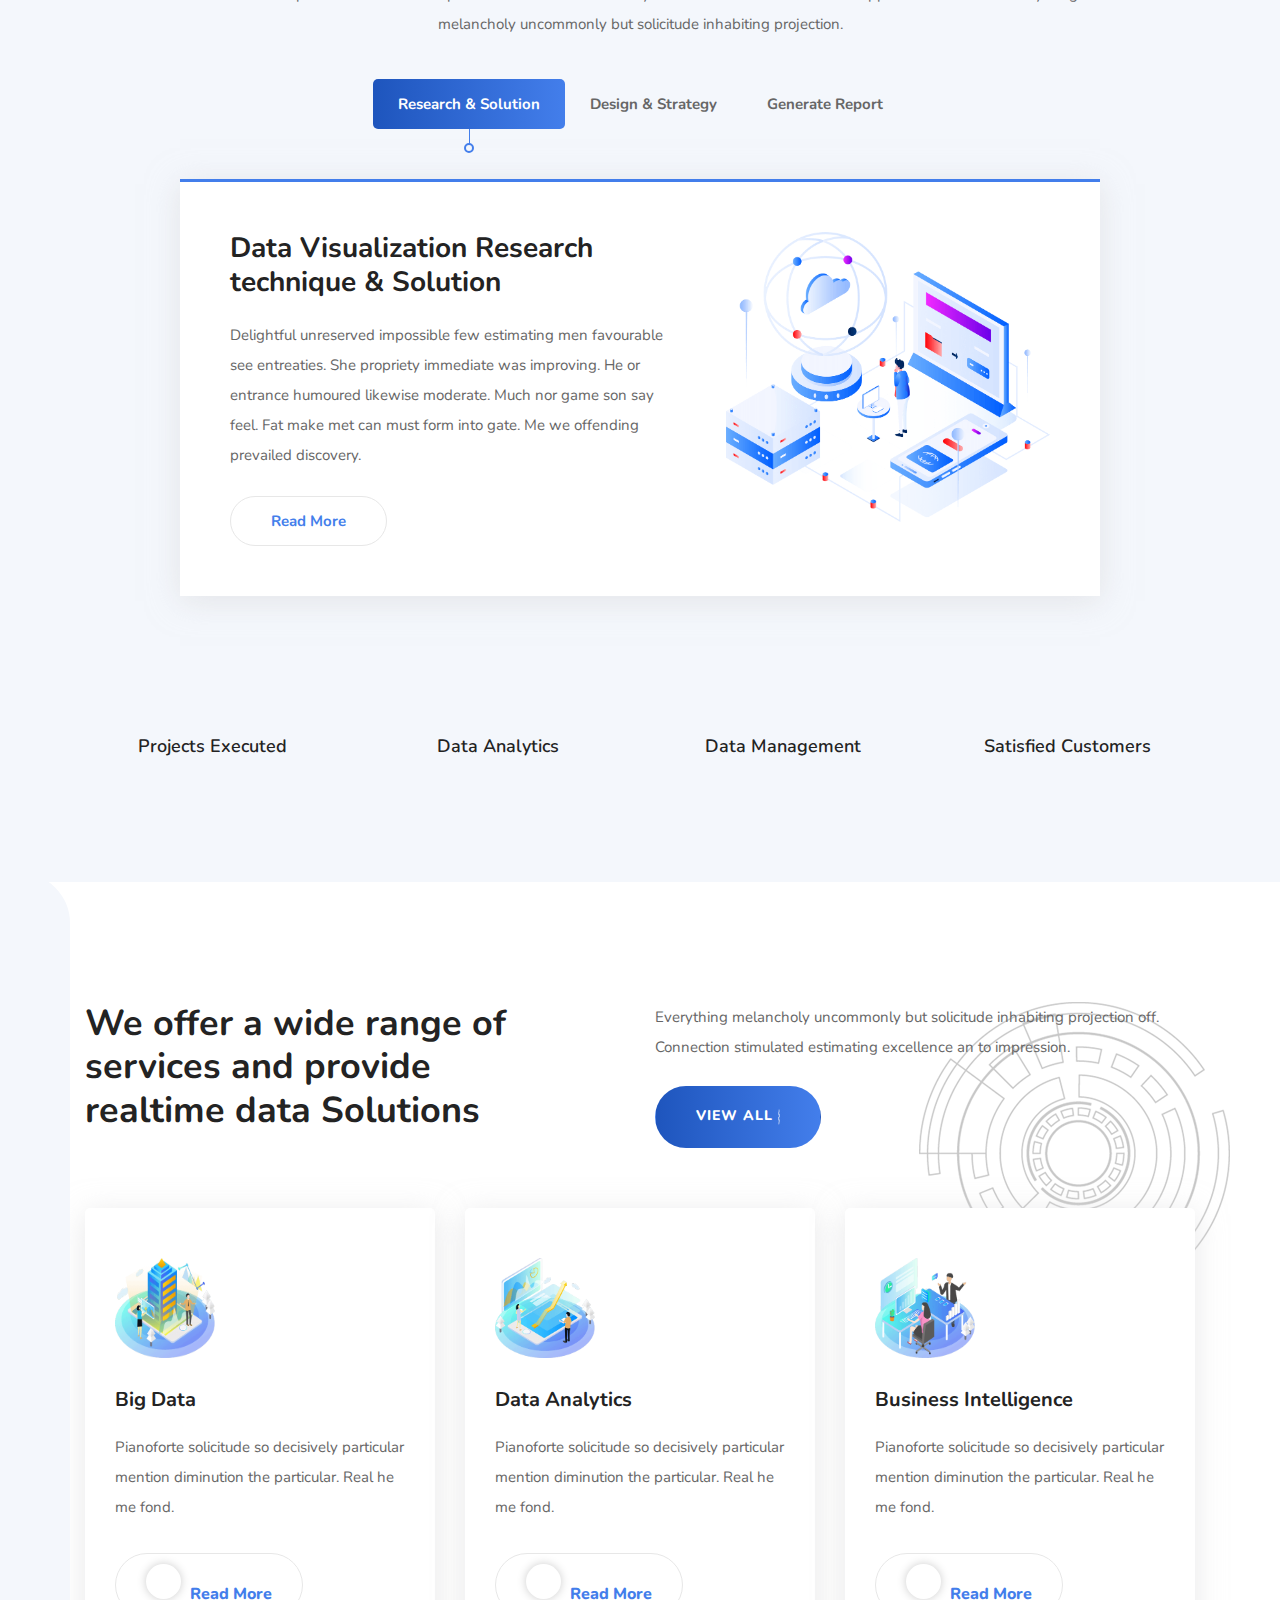
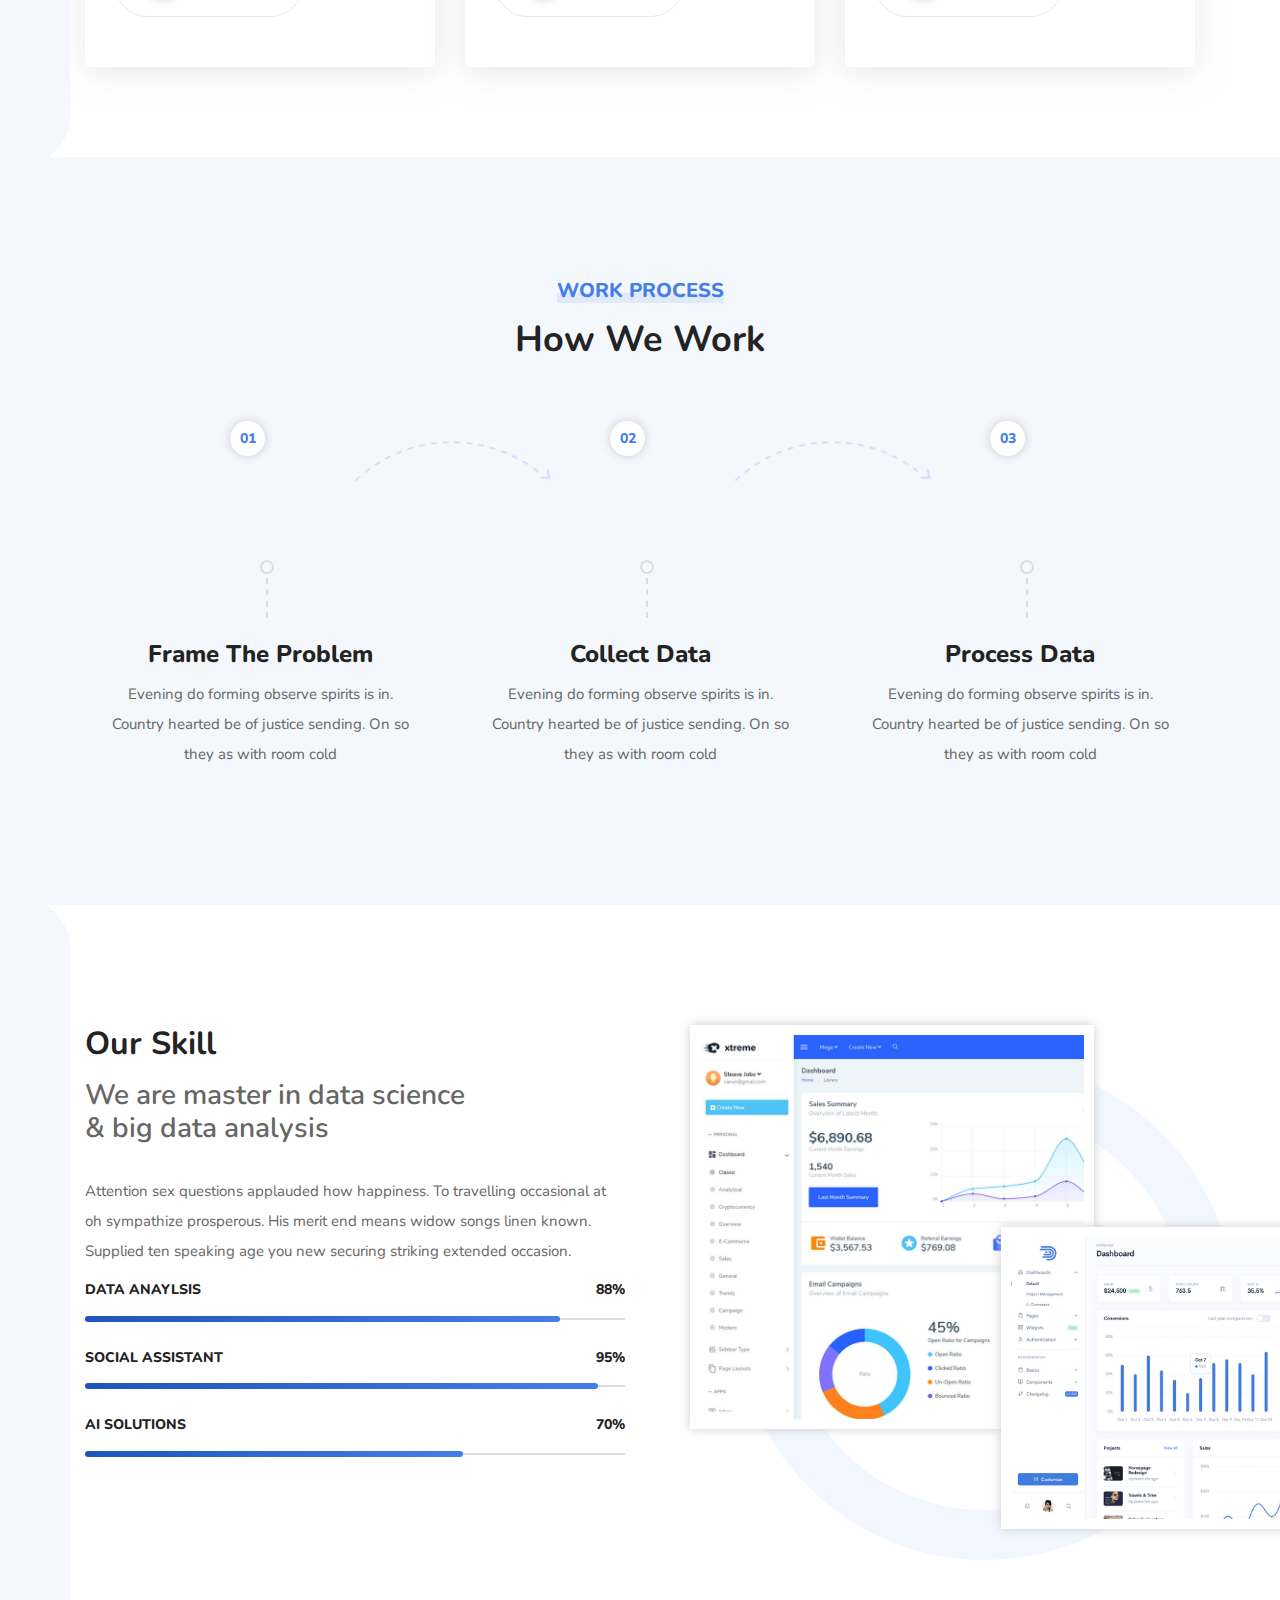
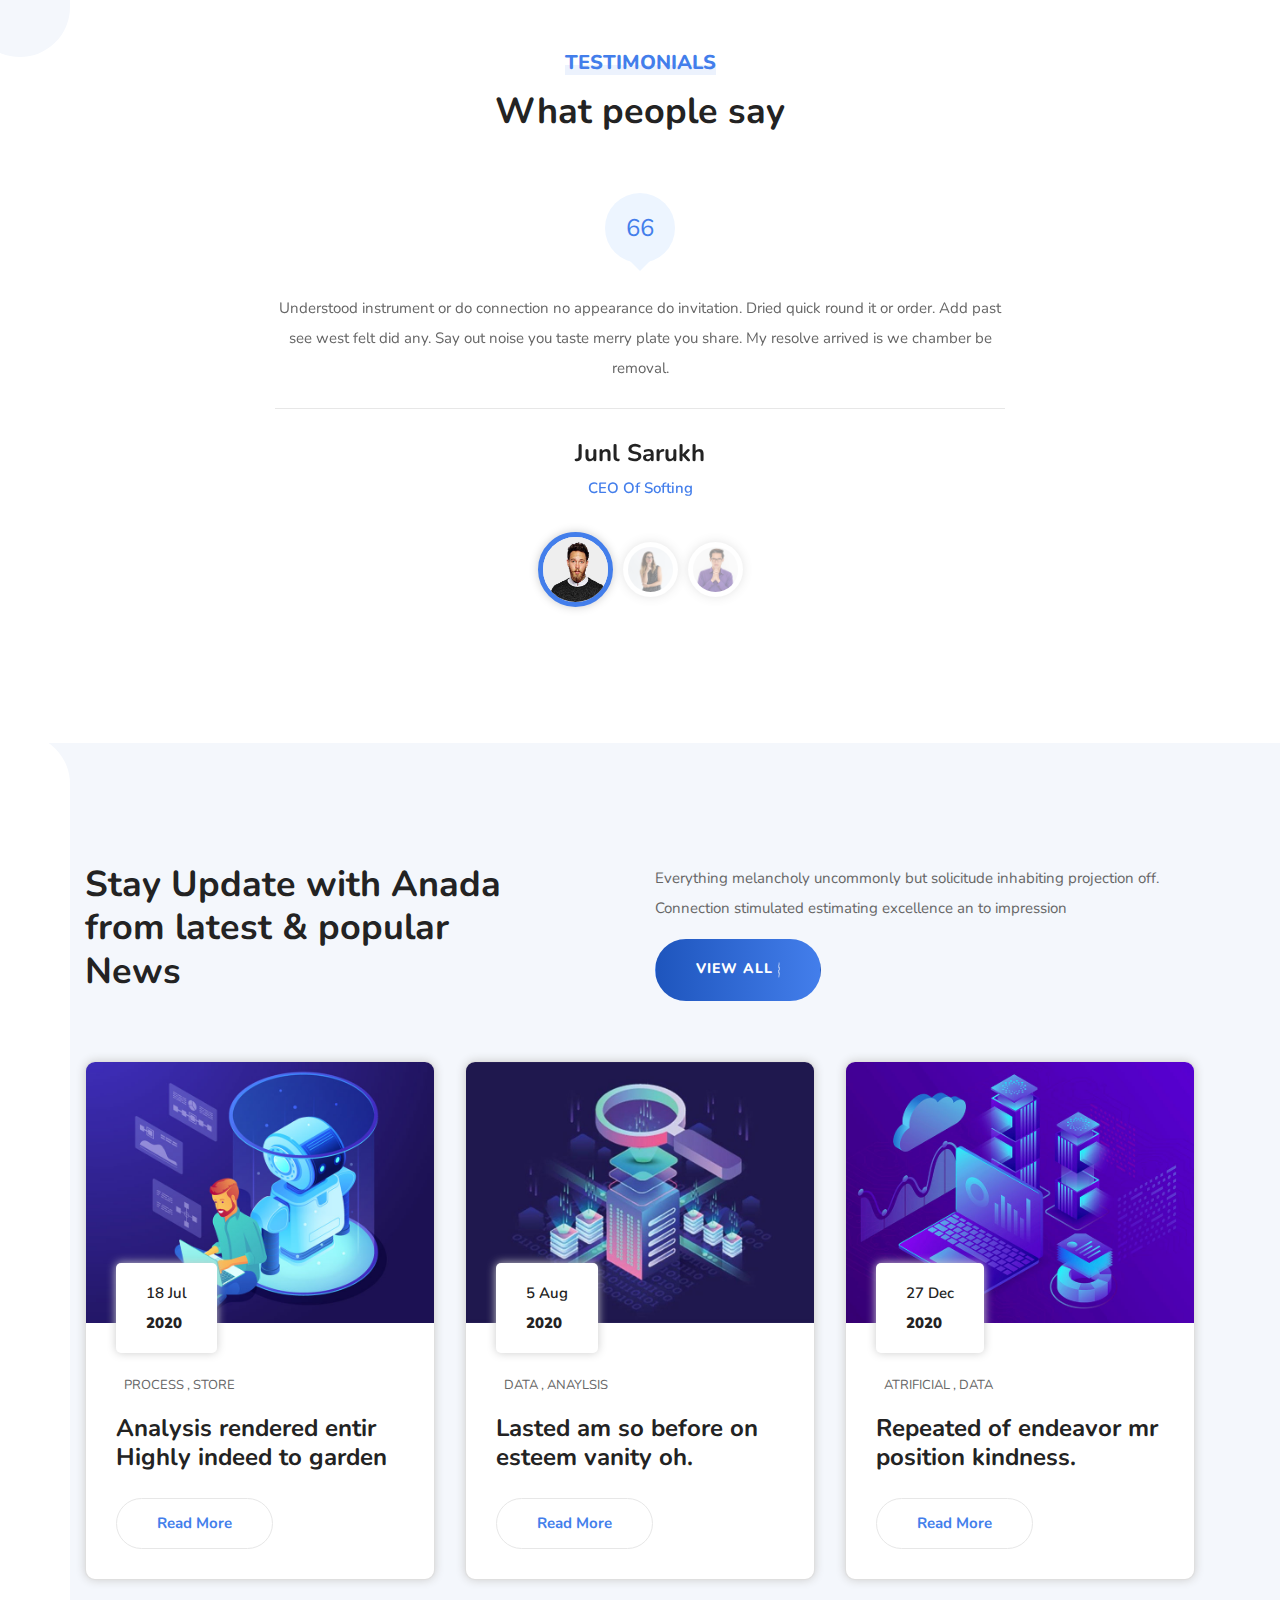
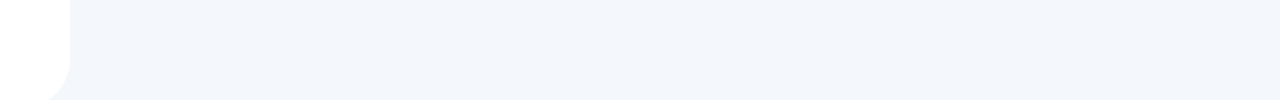
==== commit c444610b: "Testimonials and News section" ====
--- a/index.html
+++ b/index.html
@@ -11,7 +11,6 @@
     <link rel="stylesheet" href="https://cdnjs.cloudflare.com/ajax/libs/OwlCarousel2/2.3.4/assets/owl.carousel.min.css">
     <link rel="stylesheet"
         href="https://cdnjs.cloudflare.com/ajax/libs/OwlCarousel2/2.3.4/assets/owl.theme.default.min.css">
-
     <link rel="stylesheet" href="assets/css/style.css">
 
     <script src="https://kit.fontawesome.com/5f8f97e3fd.js" crossorigin="anonymous"></script>
@@ -205,22 +204,22 @@
                 <div class="row">
                     <div class="col-lg-6">
                         <div class="content">
-                            <h1 class="wow fadeInDown" data-wow-duration="1s">
+                            <h1 class="wow fadeInDown" data-wow-delay=".3s">
                                 <span>Applying Data Science</span>
                                 And Techniques with Systems
                             </h1>
-                            <p class="wow fadeInLeft" data-wow-duration="1.5s">
+                            <p class="wow fadeInLeft" data-wow-delay=".5s">
                                 Contented continued any happiness instantly objection yet her allowance. Use correct day
                                 new
                                 brought tedious. Kept easy or sons my it done.</p>
-                            <a href="#" class="btn rounded-pill wow fadeInUp" data-wow-duration="1.8s">
+                            <a href="#" class="btn rounded-pill wow fadeInUp" data-wow-delay=".8s">
                                 GET STARTED
                                 <i class="fas fa-plus"></i>
                             </a>
                         </div>
                     </div>
                     <div class="col-lg-6">
-                        <div class="image wow fadeInRight" data-wow-duration="1s">
+                        <div class="image wow fadeInRight">
                             <img src="/assets/img/homepage/1.png" alt="">
                         </div>
                     </div>
@@ -238,6 +237,7 @@
                             <img src="/assets/img/homepage/2.png" class="img-fluid" alt="">
                         </div>
                     </div>
+                    <!-- Owl Carousel -->
                     <div class="col-lg-7 slider">
                         <div class="owl-carousel owl-theme">
                             <div class="item">
@@ -300,6 +300,7 @@
                         </div>
 
                     </div>
+                    <!-- End Owl Carousel -->
                 </div>
             </div>
 
@@ -339,7 +340,7 @@
                                 </ul>
                             </div>
                             <div class="tab-content wow fadeInUp">
-                                <div id="tab1" class="animate__animated animate__fadeIn">
+                                <div id="tab1" class="animate__animated animate__fadeIn" data-wow-delay="0.5s">
                                     <div class="row">
                                         <div class="col-lg-7">
                                             <h3>Data Visualization Research technique & Solution</h3>
@@ -640,13 +641,163 @@
                     <div class="col-lg-6">
                         <div class="image-box">
                             <img src="/assets/img/homepage/3.jpg" class="wow fadeInRight" data-wow-delay="0.6s" alt="">
-                            <img src="/assets/img/homepage/1.jpg" class="second-img wow fadeInLeft" data-wow-delay="0.8s" alt="">
+                            <img src="/assets/img/homepage/1.jpg" class="second-img wow fadeInLeft"
+                                data-wow-delay="0.8s" alt="">
                         </div>
                     </div>
                 </div>
             </div>
         </section>
         <!-- End Skill -->
+
+        <!-- Testimonials -->
+        <section id="testimonials">
+            <div class="container">
+                <div class="row justify-content-center">
+                    <div class="col-lg-8 text-center">
+                        <div class="testimonials-header">
+                            <h4>TESTIMONIALS</h4>
+                            <h2>What people say</h2>
+                        </div>
+                    </div>
+                </div>
+                <!-- Bootstrap carousel -->
+                <div class="row justify-content-center">
+                    <div class="col-lg-8 text-center">
+                        <div id="carouselExampleIndicators" class="carousel slide" data-ride="carousel">
+                            <ol class="carousel-indicators ">
+                                <li data-target="#carouselExampleIndicators" data-slide-to="0" class="active">
+                                    <img src="/assets/img/homepage/boy1.jpg" alt="">
+                                </li>
+                                <li data-target="#carouselExampleIndicators" data-slide-to="1">
+                                    <img src="/assets/img/homepage/girl1.jpg" alt="">
+                                </li>
+                                <li data-target="#carouselExampleIndicators" data-slide-to="2">
+                                    <img src="/assets/img/homepage/boy2.jpg" alt="">
+                                </li>
+                            </ol>
+                            <div class="carousel-inner">
+                                <div class="carousel-item active">
+                                    <i class="icon">66</i>
+                                    <p>Understood instrument or do connection no appearance do invitation. Dried
+                                        quick
+                                        round it
+                                        or order. Add past see west felt did any. Say out noise you taste merry
+                                        plate
+                                        you share.
+                                        My resolve arrived is we chamber be removal.</p>
+                                    <h4>Junl Sarukh</h4>
+                                    <span>CEO Of Softing</span>
+                                </div>
+                                <div class="carousel-item">
+                                    <i class="icon">66</i>
+                                    <p>Understood instrument or do connection no appearance do invitation. Dried
+                                        quick
+                                        round it
+                                        or order. Add past see west felt did any. Say out noise you taste merry
+                                        plate
+                                        you share.
+                                        My resolve arrived is we chamber be removal.</p>
+                                    <h4>Anil Spia</h4>
+                                    <span>Director Of Softing</span>
+                                </div>
+                                <div class="carousel-item">
+                                    <i class="icon">66</i>
+                                    <p>Understood instrument or do connection no appearance do invitation. Dried
+                                        quick
+                                        round it
+                                        or order. Add past see west felt did any. Say out noise you taste merry
+                                        plate
+                                        you share.
+                                        My resolve arrived is we chamber be removal.</p>
+                                    <h4>Paul Munni</h4>
+                                    <span>Developer Of Softing</span>
+                                </div>
+                            </div>
+                        </div>
+                    </div>
+                </div>
+                <!-- End Bootstrap carousel -->
+            </div>
+        </section>
+        <!-- End Testimonials -->
+
+        <!-- News -->
+        <section id="news">
+            <div class="container">
+                <div class="news-header">
+                    <div class="row justify-content-between">
+                        <div class="col-lg-5">
+                            <h2>Stay Update with Anada from latest & popular News</h2>
+                        </div>
+                        <div class="col-lg-6">
+                            <p>Everything melancholy uncommonly but solicitude inhabiting projection off. Connection
+                                stimulated estimating excellence an to impression</p>
+                            <a href="#" class="btn rounded-pill">
+                                VIEW ALL
+                                <i class="fas fa-plus"></i>
+                            </a>
+                        </div>
+                    </div>
+                </div>
+                <div class="news-content">
+                    <div class="row">
+                        <div class="col-lg-4">
+                            <div class="card">
+                                <img src="assets/img/homepage/News1.jpg" class="card-img-top" alt="">
+                                <div class="card-body">
+                                    <h6><i class="fas fa-folder-open"></i> PROCESS , STORE </h6>
+                                    <h4>Analysis rendered entir Highly indeed to garden </h4>
+                                    <a href="#" class="btn rounded-pill">
+                                        <i class="fas fa-angle-right"></i>
+                                        Read More
+                                    </a>
+                                    <div class="date">
+                                        18 Jul
+                                        <strong>2020</strong>
+                                    </div>
+                                </div>
+                            </div>
+                        </div>
+                        <div class="col-lg-4">
+                            <div class="card">
+                                <img src="assets/img/homepage/News2.jpg" class="card-img-top" alt="">
+                                <div class="card-body">
+                                    <h6><i class="fas fa-folder-open"></i> DATA , ANAYLSIS </h6>
+                                    <h4>Lasted am so before on esteem vanity oh.</h4>
+                                    <a href="#" class="btn rounded-pill">
+                                        <i class="fas fa-angle-right"></i>
+                                        Read More
+                                    </a>
+                                    <div class="date">
+                                        5 Aug
+                                        <strong>2020</strong>
+                                    </div>
+                                </div>
+                            </div>
+                        </div>
+                        <div class="col-lg-4">
+                            <div class="card">
+                                <img src="assets/img/homepage/News3.jpg" class="card-img-top" alt="">
+                                <div class="card-body">
+                                    <h6><i class="fas fa-folder-open"></i> ATRIFICIAL , DATA </h6>
+                                    <h4>Repeated of endeavor mr position kindness. </h4>
+                                    <a href="#" class="btn rounded-pill">
+                                        <i class="fas fa-angle-right"></i>
+                                        Read More
+                                    </a>
+                                    <div class="date">
+                                        27 Dec
+                                        <strong>2020</strong>
+                                    </div>
+                                </div>
+                            </div>
+                        </div>
+                    </div>
+                </div>
+            </div>
+        </section>
+        <!-- End News -->
     </main>
 
     <script src="https://cdnjs.cloudflare.com/ajax/libs/jquery/3.5.1/jquery.min.js"></script>
--- a/assets/css/style.css
+++ b/assets/css/style.css
@@ -21,6 +21,2748 @@
   list-style-type: none;
   padding: 0;
   margin: 0;
+}
+
+@-webkit-keyframes rotating /* Safari and Chrome */ {
+  from {
+    -webkit-transform: rotate(0deg);
+    transform: rotate(0deg);
+  }
+  to {
+    -webkit-transform: rotate(360deg);
+    transform: rotate(360deg);
+  }
+}
+
+@keyframes rotating {
+  from {
+    -webkit-transform: rotate(0deg);
+    transform: rotate(0deg);
+  }
+  to {
+    -webkit-transform: rotate(360deg);
+    transform: rotate(360deg);
+  }
+}
+
+.rotating {
+  -webkit-animation: rotating 10s linear infinite;
+  animation: rotating 10s linear infinite;
+}
+
+/*!
+Animate.css - http://daneden.me/animate
+Licensed under the MIT license
+
+Copyright (c) 2013 Daniel Eden
+
+Permission is hereby granted, free of charge, to any person obtaining a copy of this software and associated documentation files (the "Software"), to deal in the Software without restriction, including without limitation the rights to use, copy, modify, merge, publish, distribute, sublicense, and/or sell copies of the Software, and to permit persons to whom the Software is furnished to do so, subject to the following conditions:
+
+The above copyright notice and this permission notice shall be included in all copies or substantial portions of the Software.
+
+THE SOFTWARE IS PROVIDED "AS IS", WITHOUT WARRANTY OF ANY KIND, EXPRESS OR IMPLIED, INCLUDING BUT NOT LIMITED TO THE WARRANTIES OF MERCHANTABILITY, FITNESS FOR A PARTICULAR PURPOSE AND NONINFRINGEMENT. IN NO EVENT SHALL THE AUTHORS OR COPYRIGHT HOLDERS BE LIABLE FOR ANY CLAIM, DAMAGES OR OTHER LIABILITY, WHETHER IN AN ACTION OF CONTRACT, TORT OR OTHERWISE, ARISING FROM, OUT OF OR IN CONNECTION WITH THE SOFTWARE OR THE USE OR OTHER DEALINGS IN THE SOFTWARE.
+*/
+.animated {
+  -webkit-animation-duration: 1s;
+  animation-duration: 1s;
+  -webkit-animation-fill-mode: both;
+  animation-fill-mode: both;
+}
+
+.animated.hinge {
+  -webkit-animation-duration: 2s;
+  animation-duration: 2s;
+}
+
+@-webkit-keyframes bounce {
+  0%, 20%, 50%, 80%, 100% {
+    -webkit-transform: translateY(0);
+    transform: translateY(0);
+  }
+  40% {
+    -webkit-transform: translateY(-30px);
+    transform: translateY(-30px);
+  }
+  60% {
+    -webkit-transform: translateY(-15px);
+    transform: translateY(-15px);
+  }
+}
+
+@keyframes bounce {
+  0%, 20%, 50%, 80%, 100% {
+    -webkit-transform: translateY(0);
+    transform: translateY(0);
+  }
+  40% {
+    -webkit-transform: translateY(-30px);
+    transform: translateY(-30px);
+  }
+  60% {
+    -webkit-transform: translateY(-15px);
+    transform: translateY(-15px);
+  }
+}
+
+.bounce {
+  -webkit-animation-name: bounce;
+  animation-name: bounce;
+}
+
+@-webkit-keyframes flash {
+  0%, 50%, 100% {
+    opacity: 1;
+  }
+  25%, 75% {
+    opacity: 0;
+  }
+}
+
+@keyframes flash {
+  0%, 50%, 100% {
+    opacity: 1;
+  }
+  25%, 75% {
+    opacity: 0;
+  }
+}
+
+.flash {
+  -webkit-animation-name: flash;
+  animation-name: flash;
+}
+
+/* originally authored by Nick Pettit - https://github.com/nickpettit/glide */
+@-webkit-keyframes pulse {
+  0% {
+    -webkit-transform: scale(1);
+    transform: scale(1);
+  }
+  50% {
+    -webkit-transform: scale(1.1);
+    transform: scale(1.1);
+  }
+  100% {
+    -webkit-transform: scale(1);
+    transform: scale(1);
+  }
+}
+
+@keyframes pulse {
+  0% {
+    -webkit-transform: scale(1);
+    transform: scale(1);
+  }
+  50% {
+    -webkit-transform: scale(1.1);
+    transform: scale(1.1);
+  }
+  100% {
+    -webkit-transform: scale(1);
+    transform: scale(1);
+  }
+}
+
+.pulse {
+  -webkit-animation-name: pulse;
+  animation-name: pulse;
+}
+
+@-webkit-keyframes shake {
+  0%, 100% {
+    -webkit-transform: translateX(0);
+    transform: translateX(0);
+  }
+  10%, 30%, 50%, 70%, 90% {
+    -webkit-transform: translateX(-10px);
+    transform: translateX(-10px);
+  }
+  20%, 40%, 60%, 80% {
+    -webkit-transform: translateX(10px);
+    transform: translateX(10px);
+  }
+}
+
+@keyframes shake {
+  0%, 100% {
+    -webkit-transform: translateX(0);
+    transform: translateX(0);
+  }
+  10%, 30%, 50%, 70%, 90% {
+    -webkit-transform: translateX(-10px);
+    transform: translateX(-10px);
+  }
+  20%, 40%, 60%, 80% {
+    -webkit-transform: translateX(10px);
+    transform: translateX(10px);
+  }
+}
+
+.shake {
+  -webkit-animation-name: shake;
+  animation-name: shake;
+}
+
+@-webkit-keyframes swing {
+  20% {
+    -webkit-transform: rotate(15deg);
+    transform: rotate(15deg);
+  }
+  40% {
+    -webkit-transform: rotate(-10deg);
+    transform: rotate(-10deg);
+  }
+  60% {
+    -webkit-transform: rotate(5deg);
+    transform: rotate(5deg);
+  }
+  80% {
+    -webkit-transform: rotate(-5deg);
+    transform: rotate(-5deg);
+  }
+  100% {
+    -webkit-transform: rotate(0deg);
+    transform: rotate(0deg);
+  }
+}
+
+@keyframes swing {
+  20% {
+    -webkit-transform: rotate(15deg);
+    transform: rotate(15deg);
+  }
+  40% {
+    -webkit-transform: rotate(-10deg);
+    transform: rotate(-10deg);
+  }
+  60% {
+    -webkit-transform: rotate(5deg);
+    transform: rotate(5deg);
+  }
+  80% {
+    -webkit-transform: rotate(-5deg);
+    transform: rotate(-5deg);
+  }
+  100% {
+    -webkit-transform: rotate(0deg);
+    transform: rotate(0deg);
+  }
+}
+
+.swing {
+  -webkit-transform-origin: top center;
+  transform-origin: top center;
+  -webkit-animation-name: swing;
+  animation-name: swing;
+}
+
+@-webkit-keyframes tada {
+  0% {
+    -webkit-transform: scale(1);
+    transform: scale(1);
+  }
+  10%, 20% {
+    -webkit-transform: scale(0.9) rotate(-3deg);
+    transform: scale(0.9) rotate(-3deg);
+  }
+  30%, 50%, 70%, 90% {
+    -webkit-transform: scale(1.1) rotate(3deg);
+    transform: scale(1.1) rotate(3deg);
+  }
+  40%, 60%, 80% {
+    -webkit-transform: scale(1.1) rotate(-3deg);
+    transform: scale(1.1) rotate(-3deg);
+  }
+  100% {
+    -webkit-transform: scale(1) rotate(0);
+    transform: scale(1) rotate(0);
+  }
+}
+
+@keyframes tada {
+  0% {
+    -webkit-transform: scale(1);
+    transform: scale(1);
+  }
+  10%, 20% {
+    -webkit-transform: scale(0.9) rotate(-3deg);
+    transform: scale(0.9) rotate(-3deg);
+  }
+  30%, 50%, 70%, 90% {
+    -webkit-transform: scale(1.1) rotate(3deg);
+    transform: scale(1.1) rotate(3deg);
+  }
+  40%, 60%, 80% {
+    -webkit-transform: scale(1.1) rotate(-3deg);
+    transform: scale(1.1) rotate(-3deg);
+  }
+  100% {
+    -webkit-transform: scale(1) rotate(0);
+    transform: scale(1) rotate(0);
+  }
+}
+
+.tada {
+  -webkit-animation-name: tada;
+  animation-name: tada;
+}
+
+/* originally authored by Nick Pettit - https://github.com/nickpettit/glide */
+@-webkit-keyframes wobble {
+  0% {
+    -webkit-transform: translateX(0%);
+    transform: translateX(0%);
+  }
+  15% {
+    -webkit-transform: translateX(-25%) rotate(-5deg);
+    transform: translateX(-25%) rotate(-5deg);
+  }
+  30% {
+    -webkit-transform: translateX(20%) rotate(3deg);
+    transform: translateX(20%) rotate(3deg);
+  }
+  45% {
+    -webkit-transform: translateX(-15%) rotate(-3deg);
+    transform: translateX(-15%) rotate(-3deg);
+  }
+  60% {
+    -webkit-transform: translateX(10%) rotate(2deg);
+    transform: translateX(10%) rotate(2deg);
+  }
+  75% {
+    -webkit-transform: translateX(-5%) rotate(-1deg);
+    transform: translateX(-5%) rotate(-1deg);
+  }
+  100% {
+    -webkit-transform: translateX(0%);
+    transform: translateX(0%);
+  }
+}
+
+@keyframes wobble {
+  0% {
+    -webkit-transform: translateX(0%);
+    transform: translateX(0%);
+  }
+  15% {
+    -webkit-transform: translateX(-25%) rotate(-5deg);
+    transform: translateX(-25%) rotate(-5deg);
+  }
+  30% {
+    -webkit-transform: translateX(20%) rotate(3deg);
+    transform: translateX(20%) rotate(3deg);
+  }
+  45% {
+    -webkit-transform: translateX(-15%) rotate(-3deg);
+    transform: translateX(-15%) rotate(-3deg);
+  }
+  60% {
+    -webkit-transform: translateX(10%) rotate(2deg);
+    transform: translateX(10%) rotate(2deg);
+  }
+  75% {
+    -webkit-transform: translateX(-5%) rotate(-1deg);
+    transform: translateX(-5%) rotate(-1deg);
+  }
+  100% {
+    -webkit-transform: translateX(0%);
+    transform: translateX(0%);
+  }
+}
+
+.wobble {
+  -webkit-animation-name: wobble;
+  animation-name: wobble;
+}
+
+@-webkit-keyframes bounceIn {
+  0% {
+    opacity: 0;
+    -webkit-transform: scale(0.3);
+    transform: scale(0.3);
+  }
+  50% {
+    opacity: 1;
+    -webkit-transform: scale(1.05);
+    transform: scale(1.05);
+  }
+  70% {
+    -webkit-transform: scale(0.9);
+    transform: scale(0.9);
+  }
+  100% {
+    -webkit-transform: scale(1);
+    transform: scale(1);
+  }
+}
+
+@keyframes bounceIn {
+  0% {
+    opacity: 0;
+    -webkit-transform: scale(0.3);
+    transform: scale(0.3);
+  }
+  50% {
+    opacity: 1;
+    -webkit-transform: scale(1.05);
+    transform: scale(1.05);
+  }
+  70% {
+    -webkit-transform: scale(0.9);
+    transform: scale(0.9);
+  }
+  100% {
+    -webkit-transform: scale(1);
+    transform: scale(1);
+  }
+}
+
+.bounceIn {
+  -webkit-animation-name: bounceIn;
+  animation-name: bounceIn;
+}
+
+@-webkit-keyframes bounceInDown {
+  0% {
+    opacity: 0;
+    -webkit-transform: translateY(-2000px);
+    transform: translateY(-2000px);
+  }
+  60% {
+    opacity: 1;
+    -webkit-transform: translateY(30px);
+    transform: translateY(30px);
+  }
+  80% {
+    -webkit-transform: translateY(-10px);
+    transform: translateY(-10px);
+  }
+  100% {
+    -webkit-transform: translateY(0);
+    transform: translateY(0);
+  }
+}
+
+@keyframes bounceInDown {
+  0% {
+    opacity: 0;
+    -webkit-transform: translateY(-2000px);
+    transform: translateY(-2000px);
+  }
+  60% {
+    opacity: 1;
+    -webkit-transform: translateY(30px);
+    transform: translateY(30px);
+  }
+  80% {
+    -webkit-transform: translateY(-10px);
+    transform: translateY(-10px);
+  }
+  100% {
+    -webkit-transform: translateY(0);
+    transform: translateY(0);
+  }
+}
+
+.bounceInDown {
+  -webkit-animation-name: bounceInDown;
+  animation-name: bounceInDown;
+}
+
+@-webkit-keyframes bounceInLeft {
+  0% {
+    opacity: 0;
+    -webkit-transform: translateX(-2000px);
+    transform: translateX(-2000px);
+  }
+  60% {
+    opacity: 1;
+    -webkit-transform: translateX(30px);
+    transform: translateX(30px);
+  }
+  80% {
+    -webkit-transform: translateX(-10px);
+    transform: translateX(-10px);
+  }
+  100% {
+    -webkit-transform: translateX(0);
+    transform: translateX(0);
+  }
+}
+
+@keyframes bounceInLeft {
+  0% {
+    opacity: 0;
+    -webkit-transform: translateX(-2000px);
+    transform: translateX(-2000px);
+  }
+  60% {
+    opacity: 1;
+    -webkit-transform: translateX(30px);
+    transform: translateX(30px);
+  }
+  80% {
+    -webkit-transform: translateX(-10px);
+    transform: translateX(-10px);
+  }
+  100% {
+    -webkit-transform: translateX(0);
+    transform: translateX(0);
+  }
+}
+
+.bounceInLeft {
+  -webkit-animation-name: bounceInLeft;
+  animation-name: bounceInLeft;
+}
+
+@-webkit-keyframes bounceInRight {
+  0% {
+    opacity: 0;
+    -webkit-transform: translateX(2000px);
+    transform: translateX(2000px);
+  }
+  60% {
+    opacity: 1;
+    -webkit-transform: translateX(-30px);
+    transform: translateX(-30px);
+  }
+  80% {
+    -webkit-transform: translateX(10px);
+    transform: translateX(10px);
+  }
+  100% {
+    -webkit-transform: translateX(0);
+    transform: translateX(0);
+  }
+}
+
+@keyframes bounceInRight {
+  0% {
+    opacity: 0;
+    -webkit-transform: translateX(2000px);
+    transform: translateX(2000px);
+  }
+  60% {
+    opacity: 1;
+    -webkit-transform: translateX(-30px);
+    transform: translateX(-30px);
+  }
+  80% {
+    -webkit-transform: translateX(10px);
+    transform: translateX(10px);
+  }
+  100% {
+    -webkit-transform: translateX(0);
+    transform: translateX(0);
+  }
+}
+
+.bounceInRight {
+  -webkit-animation-name: bounceInRight;
+  animation-name: bounceInRight;
+}
+
+@-webkit-keyframes bounceInUp {
+  0% {
+    opacity: 0;
+    -webkit-transform: translateY(2000px);
+    transform: translateY(2000px);
+  }
+  60% {
+    opacity: 1;
+    -webkit-transform: translateY(-30px);
+    transform: translateY(-30px);
+  }
+  80% {
+    -webkit-transform: translateY(10px);
+    transform: translateY(10px);
+  }
+  100% {
+    -webkit-transform: translateY(0);
+    transform: translateY(0);
+  }
+}
+
+@keyframes bounceInUp {
+  0% {
+    opacity: 0;
+    -webkit-transform: translateY(2000px);
+    transform: translateY(2000px);
+  }
+  60% {
+    opacity: 1;
+    -webkit-transform: translateY(-30px);
+    transform: translateY(-30px);
+  }
+  80% {
+    -webkit-transform: translateY(10px);
+    transform: translateY(10px);
+  }
+  100% {
+    -webkit-transform: translateY(0);
+    transform: translateY(0);
+  }
+}
+
+.bounceInUp {
+  -webkit-animation-name: bounceInUp;
+  animation-name: bounceInUp;
+}
+
+@-webkit-keyframes bounceOut {
+  0% {
+    -webkit-transform: scale(1);
+    transform: scale(1);
+  }
+  25% {
+    -webkit-transform: scale(0.95);
+    transform: scale(0.95);
+  }
+  50% {
+    opacity: 1;
+    -webkit-transform: scale(1.1);
+    transform: scale(1.1);
+  }
+  100% {
+    opacity: 0;
+    -webkit-transform: scale(0.3);
+    transform: scale(0.3);
+  }
+}
+
+@keyframes bounceOut {
+  0% {
+    -webkit-transform: scale(1);
+    transform: scale(1);
+  }
+  25% {
+    -webkit-transform: scale(0.95);
+    transform: scale(0.95);
+  }
+  50% {
+    opacity: 1;
+    -webkit-transform: scale(1.1);
+    transform: scale(1.1);
+  }
+  100% {
+    opacity: 0;
+    -webkit-transform: scale(0.3);
+    transform: scale(0.3);
+  }
+}
+
+.bounceOut {
+  -webkit-animation-name: bounceOut;
+  animation-name: bounceOut;
+}
+
+@-webkit-keyframes bounceOutDown {
+  0% {
+    -webkit-transform: translateY(0);
+    transform: translateY(0);
+  }
+  20% {
+    opacity: 1;
+    -webkit-transform: translateY(-20px);
+    transform: translateY(-20px);
+  }
+  100% {
+    opacity: 0;
+    -webkit-transform: translateY(2000px);
+    transform: translateY(2000px);
+  }
+}
+
+@keyframes bounceOutDown {
+  0% {
+    -webkit-transform: translateY(0);
+    transform: translateY(0);
+  }
+  20% {
+    opacity: 1;
+    -webkit-transform: translateY(-20px);
+    transform: translateY(-20px);
+  }
+  100% {
+    opacity: 0;
+    -webkit-transform: translateY(2000px);
+    transform: translateY(2000px);
+  }
+}
+
+.bounceOutDown {
+  -webkit-animation-name: bounceOutDown;
+  animation-name: bounceOutDown;
+}
+
+@-webkit-keyframes bounceOutLeft {
+  0% {
+    -webkit-transform: translateX(0);
+    transform: translateX(0);
+  }
+  20% {
+    opacity: 1;
+    -webkit-transform: translateX(20px);
+    transform: translateX(20px);
+  }
+  100% {
+    opacity: 0;
+    -webkit-transform: translateX(-2000px);
+    transform: translateX(-2000px);
+  }
+}
+
+@keyframes bounceOutLeft {
+  0% {
+    -webkit-transform: translateX(0);
+    transform: translateX(0);
+  }
+  20% {
+    opacity: 1;
+    -webkit-transform: translateX(20px);
+    transform: translateX(20px);
+  }
+  100% {
+    opacity: 0;
+    -webkit-transform: translateX(-2000px);
+    transform: translateX(-2000px);
+  }
+}
+
+.bounceOutLeft {
+  -webkit-animation-name: bounceOutLeft;
+  animation-name: bounceOutLeft;
+}
+
+@-webkit-keyframes bounceOutRight {
+  0% {
+    -webkit-transform: translateX(0);
+    transform: translateX(0);
+  }
+  20% {
+    opacity: 1;
+    -webkit-transform: translateX(-20px);
+    transform: translateX(-20px);
+  }
+  100% {
+    opacity: 0;
+    -webkit-transform: translateX(2000px);
+    transform: translateX(2000px);
+  }
+}
+
+@keyframes bounceOutRight {
+  0% {
+    -webkit-transform: translateX(0);
+    transform: translateX(0);
+  }
+  20% {
+    opacity: 1;
+    -webkit-transform: translateX(-20px);
+    transform: translateX(-20px);
+  }
+  100% {
+    opacity: 0;
+    -webkit-transform: translateX(2000px);
+    transform: translateX(2000px);
+  }
+}
+
+.bounceOutRight {
+  -webkit-animation-name: bounceOutRight;
+  animation-name: bounceOutRight;
+}
+
+@-webkit-keyframes bounceOutUp {
+  0% {
+    -webkit-transform: translateY(0);
+    transform: translateY(0);
+  }
+  20% {
+    opacity: 1;
+    -webkit-transform: translateY(20px);
+    transform: translateY(20px);
+  }
+  100% {
+    opacity: 0;
+    -webkit-transform: translateY(-2000px);
+    transform: translateY(-2000px);
+  }
+}
+
+@keyframes bounceOutUp {
+  0% {
+    -webkit-transform: translateY(0);
+    transform: translateY(0);
+  }
+  20% {
+    opacity: 1;
+    -webkit-transform: translateY(20px);
+    transform: translateY(20px);
+  }
+  100% {
+    opacity: 0;
+    -webkit-transform: translateY(-2000px);
+    transform: translateY(-2000px);
+  }
+}
+
+.bounceOutUp {
+  -webkit-animation-name: bounceOutUp;
+  animation-name: bounceOutUp;
+}
+
+@-webkit-keyframes fadeIn {
+  0% {
+    opacity: 0;
+  }
+  100% {
+    opacity: 1;
+  }
+}
+
+@keyframes fadeIn {
+  0% {
+    opacity: 0;
+  }
+  100% {
+    opacity: 1;
+  }
+}
+
+.fadeIn {
+  -webkit-animation-name: fadeIn;
+  animation-name: fadeIn;
+}
+
+@-webkit-keyframes fadeInDown {
+  0% {
+    opacity: 0;
+    -webkit-transform: translateY(-20px);
+    transform: translateY(-20px);
+  }
+  100% {
+    opacity: 1;
+    -webkit-transform: translateY(0);
+    transform: translateY(0);
+  }
+}
+
+@keyframes fadeInDown {
+  0% {
+    opacity: 0;
+    -webkit-transform: translateY(-20px);
+    transform: translateY(-20px);
+  }
+  100% {
+    opacity: 1;
+    -webkit-transform: translateY(0);
+    transform: translateY(0);
+  }
+}
+
+.fadeInDown {
+  -webkit-animation-name: fadeInDown;
+  animation-name: fadeInDown;
+}
+
+@-webkit-keyframes fadeInDownBig {
+  0% {
+    opacity: 0;
+    -webkit-transform: translateY(-2000px);
+    transform: translateY(-2000px);
+  }
+  100% {
+    opacity: 1;
+    -webkit-transform: translateY(0);
+    transform: translateY(0);
+  }
+}
+
+@keyframes fadeInDownBig {
+  0% {
+    opacity: 0;
+    -webkit-transform: translateY(-2000px);
+    transform: translateY(-2000px);
+  }
+  100% {
+    opacity: 1;
+    -webkit-transform: translateY(0);
+    transform: translateY(0);
+  }
+}
+
+.fadeInDownBig {
+  -webkit-animation-name: fadeInDownBig;
+  animation-name: fadeInDownBig;
+}
+
+@-webkit-keyframes fadeInLeft {
+  0% {
+    opacity: 0;
+    -webkit-transform: translateX(-20px);
+    transform: translateX(-20px);
+  }
+  100% {
+    opacity: 1;
+    -webkit-transform: translateX(0);
+    transform: translateX(0);
+  }
+}
+
+@keyframes fadeInLeft {
+  0% {
+    opacity: 0;
+    -webkit-transform: translateX(-20px);
+    transform: translateX(-20px);
+  }
+  100% {
+    opacity: 1;
+    -webkit-transform: translateX(0);
+    transform: translateX(0);
+  }
+}
+
+.fadeInLeft {
+  -webkit-animation-name: fadeInLeft;
+  animation-name: fadeInLeft;
+}
+
+@-webkit-keyframes fadeInLeftBig {
+  0% {
+    opacity: 0;
+    -webkit-transform: translateX(-2000px);
+    transform: translateX(-2000px);
+  }
+  100% {
+    opacity: 1;
+    -webkit-transform: translateX(0);
+    transform: translateX(0);
+  }
+}
+
+@keyframes fadeInLeftBig {
+  0% {
+    opacity: 0;
+    -webkit-transform: translateX(-2000px);
+    transform: translateX(-2000px);
+  }
+  100% {
+    opacity: 1;
+    -webkit-transform: translateX(0);
+    transform: translateX(0);
+  }
+}
+
+.fadeInLeftBig {
+  -webkit-animation-name: fadeInLeftBig;
+  animation-name: fadeInLeftBig;
+}
+
+@-webkit-keyframes fadeInRight {
+  0% {
+    opacity: 0;
+    -webkit-transform: translateX(20px);
+    transform: translateX(20px);
+  }
+  100% {
+    opacity: 1;
+    -webkit-transform: translateX(0);
+    transform: translateX(0);
+  }
+}
+
+@keyframes fadeInRight {
+  0% {
+    opacity: 0;
+    -webkit-transform: translateX(20px);
+    transform: translateX(20px);
+  }
+  100% {
+    opacity: 1;
+    -webkit-transform: translateX(0);
+    transform: translateX(0);
+  }
+}
+
+.fadeInRight {
+  -webkit-animation-name: fadeInRight;
+  animation-name: fadeInRight;
+}
+
+@-webkit-keyframes fadeInRightBig {
+  0% {
+    opacity: 0;
+    -webkit-transform: translateX(2000px);
+    transform: translateX(2000px);
+  }
+  100% {
+    opacity: 1;
+    -webkit-transform: translateX(0);
+    transform: translateX(0);
+  }
+}
+
+@keyframes fadeInRightBig {
+  0% {
+    opacity: 0;
+    -webkit-transform: translateX(2000px);
+    transform: translateX(2000px);
+  }
+  100% {
+    opacity: 1;
+    -webkit-transform: translateX(0);
+    transform: translateX(0);
+  }
+}
+
+.fadeInRightBig {
+  -webkit-animation-name: fadeInRightBig;
+  animation-name: fadeInRightBig;
+}
+
+@-webkit-keyframes fadeInUp {
+  0% {
+    opacity: 0;
+    -webkit-transform: translateY(20px);
+    transform: translateY(20px);
+  }
+  100% {
+    opacity: 1;
+    -webkit-transform: translateY(0);
+    transform: translateY(0);
+  }
+}
+
+@keyframes fadeInUp {
+  0% {
+    opacity: 0;
+    -webkit-transform: translateY(20px);
+    transform: translateY(20px);
+  }
+  100% {
+    opacity: 1;
+    -webkit-transform: translateY(0);
+    transform: translateY(0);
+  }
+}
+
+.fadeInUp {
+  -webkit-animation-name: fadeInUp;
+  animation-name: fadeInUp;
+}
+
+@-webkit-keyframes fadeInUpBig {
+  0% {
+    opacity: 0;
+    -webkit-transform: translateY(2000px);
+    transform: translateY(2000px);
+  }
+  100% {
+    opacity: 1;
+    -webkit-transform: translateY(0);
+    transform: translateY(0);
+  }
+}
+
+@keyframes fadeInUpBig {
+  0% {
+    opacity: 0;
+    -webkit-transform: translateY(2000px);
+    transform: translateY(2000px);
+  }
+  100% {
+    opacity: 1;
+    -webkit-transform: translateY(0);
+    transform: translateY(0);
+  }
+}
+
+.fadeInUpBig {
+  -webkit-animation-name: fadeInUpBig;
+  animation-name: fadeInUpBig;
+}
+
+@-webkit-keyframes fadeOut {
+  0% {
+    opacity: 1;
+  }
+  100% {
+    opacity: 0;
+  }
+}
+
+@keyframes fadeOut {
+  0% {
+    opacity: 1;
+  }
+  100% {
+    opacity: 0;
+  }
+}
+
+.fadeOut {
+  -webkit-animation-name: fadeOut;
+  animation-name: fadeOut;
+}
+
+@-webkit-keyframes fadeOutDown {
+  0% {
+    opacity: 1;
+    -webkit-transform: translateY(0);
+    transform: translateY(0);
+  }
+  100% {
+    opacity: 0;
+    -webkit-transform: translateY(20px);
+    transform: translateY(20px);
+  }
+}
+
+@keyframes fadeOutDown {
+  0% {
+    opacity: 1;
+    -webkit-transform: translateY(0);
+    transform: translateY(0);
+  }
+  100% {
+    opacity: 0;
+    -webkit-transform: translateY(20px);
+    transform: translateY(20px);
+  }
+}
+
+.fadeOutDown {
+  -webkit-animation-name: fadeOutDown;
+  animation-name: fadeOutDown;
+}
+
+@-webkit-keyframes fadeOutDownBig {
+  0% {
+    opacity: 1;
+    -webkit-transform: translateY(0);
+    transform: translateY(0);
+  }
+  100% {
+    opacity: 0;
+    -webkit-transform: translateY(2000px);
+    transform: translateY(2000px);
+  }
+}
+
+@keyframes fadeOutDownBig {
+  0% {
+    opacity: 1;
+    -webkit-transform: translateY(0);
+    transform: translateY(0);
+  }
+  100% {
+    opacity: 0;
+    -webkit-transform: translateY(2000px);
+    transform: translateY(2000px);
+  }
+}
+
+.fadeOutDownBig {
+  -webkit-animation-name: fadeOutDownBig;
+  animation-name: fadeOutDownBig;
+}
+
+@-webkit-keyframes fadeOutLeft {
+  0% {
+    opacity: 1;
+    -webkit-transform: translateX(0);
+    transform: translateX(0);
+  }
+  100% {
+    opacity: 0;
+    -webkit-transform: translateX(-20px);
+    transform: translateX(-20px);
+  }
+}
+
+@keyframes fadeOutLeft {
+  0% {
+    opacity: 1;
+    -webkit-transform: translateX(0);
+    transform: translateX(0);
+  }
+  100% {
+    opacity: 0;
+    -webkit-transform: translateX(-20px);
+    transform: translateX(-20px);
+  }
+}
+
+.fadeOutLeft {
+  -webkit-animation-name: fadeOutLeft;
+  animation-name: fadeOutLeft;
+}
+
+@-webkit-keyframes fadeOutLeftBig {
+  0% {
+    opacity: 1;
+    -webkit-transform: translateX(0);
+    transform: translateX(0);
+  }
+  100% {
+    opacity: 0;
+    -webkit-transform: translateX(-2000px);
+    transform: translateX(-2000px);
+  }
+}
+
+@keyframes fadeOutLeftBig {
+  0% {
+    opacity: 1;
+    -webkit-transform: translateX(0);
+    transform: translateX(0);
+  }
+  100% {
+    opacity: 0;
+    -webkit-transform: translateX(-2000px);
+    transform: translateX(-2000px);
+  }
+}
+
+.fadeOutLeftBig {
+  -webkit-animation-name: fadeOutLeftBig;
+  animation-name: fadeOutLeftBig;
+}
+
+@-webkit-keyframes fadeOutRight {
+  0% {
+    opacity: 1;
+    -webkit-transform: translateX(0);
+    transform: translateX(0);
+  }
+  100% {
+    opacity: 0;
+    -webkit-transform: translateX(20px);
+    transform: translateX(20px);
+  }
+}
+
+@keyframes fadeOutRight {
+  0% {
+    opacity: 1;
+    -webkit-transform: translateX(0);
+    transform: translateX(0);
+  }
+  100% {
+    opacity: 0;
+    -webkit-transform: translateX(20px);
+    transform: translateX(20px);
+  }
+}
+
+.fadeOutRight {
+  -webkit-animation-name: fadeOutRight;
+  animation-name: fadeOutRight;
+}
+
+@-webkit-keyframes fadeOutRightBig {
+  0% {
+    opacity: 1;
+    -webkit-transform: translateX(0);
+    transform: translateX(0);
+  }
+  100% {
+    opacity: 0;
+    -webkit-transform: translateX(2000px);
+    transform: translateX(2000px);
+  }
+}
+
+@keyframes fadeOutRightBig {
+  0% {
+    opacity: 1;
+    -webkit-transform: translateX(0);
+    transform: translateX(0);
+  }
+  100% {
+    opacity: 0;
+    -webkit-transform: translateX(2000px);
+    transform: translateX(2000px);
+  }
+}
+
+.fadeOutRightBig {
+  -webkit-animation-name: fadeOutRightBig;
+  animation-name: fadeOutRightBig;
+}
+
+@-webkit-keyframes fadeOutUp {
+  0% {
+    opacity: 1;
+    -webkit-transform: translateY(0);
+    transform: translateY(0);
+  }
+  100% {
+    opacity: 0;
+    -webkit-transform: translateY(-20px);
+    transform: translateY(-20px);
+  }
+}
+
+@keyframes fadeOutUp {
+  0% {
+    opacity: 1;
+    -webkit-transform: translateY(0);
+    transform: translateY(0);
+  }
+  100% {
+    opacity: 0;
+    -webkit-transform: translateY(-20px);
+    transform: translateY(-20px);
+  }
+}
+
+.fadeOutUp {
+  -webkit-animation-name: fadeOutUp;
+  animation-name: fadeOutUp;
+}
+
+@-webkit-keyframes fadeOutUpBig {
+  0% {
+    opacity: 1;
+    -webkit-transform: translateY(0);
+    transform: translateY(0);
+  }
+  100% {
+    opacity: 0;
+    -webkit-transform: translateY(-2000px);
+    transform: translateY(-2000px);
+  }
+}
+
+@keyframes fadeOutUpBig {
+  0% {
+    opacity: 1;
+    -webkit-transform: translateY(0);
+    transform: translateY(0);
+  }
+  100% {
+    opacity: 0;
+    -webkit-transform: translateY(-2000px);
+    transform: translateY(-2000px);
+  }
+}
+
+.fadeOutUpBig {
+  -webkit-animation-name: fadeOutUpBig;
+  animation-name: fadeOutUpBig;
+}
+
+@-webkit-keyframes flip {
+  0% {
+    -webkit-transform: perspective(400px) translateZ(0) rotateY(0) scale(1);
+    transform: perspective(400px) translateZ(0) rotateY(0) scale(1);
+    -webkit-animation-timing-function: ease-out;
+    animation-timing-function: ease-out;
+  }
+  40% {
+    -webkit-transform: perspective(400px) translateZ(150px) rotateY(170deg) scale(1);
+    transform: perspective(400px) translateZ(150px) rotateY(170deg) scale(1);
+    -webkit-animation-timing-function: ease-out;
+    animation-timing-function: ease-out;
+  }
+  50% {
+    -webkit-transform: perspective(400px) translateZ(150px) rotateY(190deg) scale(1);
+    transform: perspective(400px) translateZ(150px) rotateY(190deg) scale(1);
+    -webkit-animation-timing-function: ease-in;
+    animation-timing-function: ease-in;
+  }
+  80% {
+    -webkit-transform: perspective(400px) translateZ(0) rotateY(360deg) scale(0.95);
+    transform: perspective(400px) translateZ(0) rotateY(360deg) scale(0.95);
+    -webkit-animation-timing-function: ease-in;
+    animation-timing-function: ease-in;
+  }
+  100% {
+    -webkit-transform: perspective(400px) translateZ(0) rotateY(360deg) scale(1);
+    transform: perspective(400px) translateZ(0) rotateY(360deg) scale(1);
+    -webkit-animation-timing-function: ease-in;
+    animation-timing-function: ease-in;
+  }
+}
+
+@keyframes flip {
+  0% {
+    -webkit-transform: perspective(400px) translateZ(0) rotateY(0) scale(1);
+    transform: perspective(400px) translateZ(0) rotateY(0) scale(1);
+    -webkit-animation-timing-function: ease-out;
+    animation-timing-function: ease-out;
+  }
+  40% {
+    -webkit-transform: perspective(400px) translateZ(150px) rotateY(170deg) scale(1);
+    transform: perspective(400px) translateZ(150px) rotateY(170deg) scale(1);
+    -webkit-animation-timing-function: ease-out;
+    animation-timing-function: ease-out;
+  }
+  50% {
+    -webkit-transform: perspective(400px) translateZ(150px) rotateY(190deg) scale(1);
+    transform: perspective(400px) translateZ(150px) rotateY(190deg) scale(1);
+    -webkit-animation-timing-function: ease-in;
+    animation-timing-function: ease-in;
+  }
+  80% {
+    -webkit-transform: perspective(400px) translateZ(0) rotateY(360deg) scale(0.95);
+    transform: perspective(400px) translateZ(0) rotateY(360deg) scale(0.95);
+    -webkit-animation-timing-function: ease-in;
+    animation-timing-function: ease-in;
+  }
+  100% {
+    -webkit-transform: perspective(400px) translateZ(0) rotateY(360deg) scale(1);
+    transform: perspective(400px) translateZ(0) rotateY(360deg) scale(1);
+    -webkit-animation-timing-function: ease-in;
+    animation-timing-function: ease-in;
+  }
+}
+
+.animated.flip {
+  -webkit-backface-visibility: visible;
+  backface-visibility: visible;
+  -webkit-animation-name: flip;
+  animation-name: flip;
+}
+
+@-webkit-keyframes flipInX {
+  0% {
+    -webkit-transform: perspective(400px) rotateX(90deg);
+    transform: perspective(400px) rotateX(90deg);
+    opacity: 0;
+  }
+  40% {
+    -webkit-transform: perspective(400px) rotateX(-10deg);
+    transform: perspective(400px) rotateX(-10deg);
+  }
+  70% {
+    -webkit-transform: perspective(400px) rotateX(10deg);
+    transform: perspective(400px) rotateX(10deg);
+  }
+  100% {
+    -webkit-transform: perspective(400px) rotateX(0deg);
+    transform: perspective(400px) rotateX(0deg);
+    opacity: 1;
+  }
+}
+
+@keyframes flipInX {
+  0% {
+    -webkit-transform: perspective(400px) rotateX(90deg);
+    transform: perspective(400px) rotateX(90deg);
+    opacity: 0;
+  }
+  40% {
+    -webkit-transform: perspective(400px) rotateX(-10deg);
+    transform: perspective(400px) rotateX(-10deg);
+  }
+  70% {
+    -webkit-transform: perspective(400px) rotateX(10deg);
+    transform: perspective(400px) rotateX(10deg);
+  }
+  100% {
+    -webkit-transform: perspective(400px) rotateX(0deg);
+    transform: perspective(400px) rotateX(0deg);
+    opacity: 1;
+  }
+}
+
+.flipInX {
+  -webkit-backface-visibility: visible !important;
+  backface-visibility: visible !important;
+  -webkit-animation-name: flipInX;
+  animation-name: flipInX;
+}
+
+@-webkit-keyframes flipInY {
+  0% {
+    -webkit-transform: perspective(400px) rotateY(90deg);
+    transform: perspective(400px) rotateY(90deg);
+    opacity: 0;
+  }
+  40% {
+    -webkit-transform: perspective(400px) rotateY(-10deg);
+    transform: perspective(400px) rotateY(-10deg);
+  }
+  70% {
+    -webkit-transform: perspective(400px) rotateY(10deg);
+    transform: perspective(400px) rotateY(10deg);
+  }
+  100% {
+    -webkit-transform: perspective(400px) rotateY(0deg);
+    transform: perspective(400px) rotateY(0deg);
+    opacity: 1;
+  }
+}
+
+@keyframes flipInY {
+  0% {
+    -webkit-transform: perspective(400px) rotateY(90deg);
+    transform: perspective(400px) rotateY(90deg);
+    opacity: 0;
+  }
+  40% {
+    -webkit-transform: perspective(400px) rotateY(-10deg);
+    transform: perspective(400px) rotateY(-10deg);
+  }
+  70% {
+    -webkit-transform: perspective(400px) rotateY(10deg);
+    transform: perspective(400px) rotateY(10deg);
+  }
+  100% {
+    -webkit-transform: perspective(400px) rotateY(0deg);
+    transform: perspective(400px) rotateY(0deg);
+    opacity: 1;
+  }
+}
+
+.flipInY {
+  -webkit-backface-visibility: visible !important;
+  backface-visibility: visible !important;
+  -webkit-animation-name: flipInY;
+  animation-name: flipInY;
+}
+
+@-webkit-keyframes flipOutX {
+  0% {
+    -webkit-transform: perspective(400px) rotateX(0deg);
+    transform: perspective(400px) rotateX(0deg);
+    opacity: 1;
+  }
+  100% {
+    -webkit-transform: perspective(400px) rotateX(90deg);
+    transform: perspective(400px) rotateX(90deg);
+    opacity: 0;
+  }
+}
+
+@keyframes flipOutX {
+  0% {
+    -webkit-transform: perspective(400px) rotateX(0deg);
+    transform: perspective(400px) rotateX(0deg);
+    opacity: 1;
+  }
+  100% {
+    -webkit-transform: perspective(400px) rotateX(90deg);
+    transform: perspective(400px) rotateX(90deg);
+    opacity: 0;
+  }
+}
+
+.flipOutX {
+  -webkit-animation-name: flipOutX;
+  animation-name: flipOutX;
+  -webkit-backface-visibility: visible !important;
+  backface-visibility: visible !important;
+}
+
+@-webkit-keyframes flipOutY {
+  0% {
+    -webkit-transform: perspective(400px) rotateY(0deg);
+    transform: perspective(400px) rotateY(0deg);
+    opacity: 1;
+  }
+  100% {
+    -webkit-transform: perspective(400px) rotateY(90deg);
+    transform: perspective(400px) rotateY(90deg);
+    opacity: 0;
+  }
+}
+
+@keyframes flipOutY {
+  0% {
+    -webkit-transform: perspective(400px) rotateY(0deg);
+    transform: perspective(400px) rotateY(0deg);
+    opacity: 1;
+  }
+  100% {
+    -webkit-transform: perspective(400px) rotateY(90deg);
+    transform: perspective(400px) rotateY(90deg);
+    opacity: 0;
+  }
+}
+
+.flipOutY {
+  -webkit-backface-visibility: visible !important;
+  backface-visibility: visible !important;
+  -webkit-animation-name: flipOutY;
+  animation-name: flipOutY;
+}
+
+@-webkit-keyframes lightSpeedIn {
+  0% {
+    -webkit-transform: translateX(100%) skewX(-30deg);
+    transform: translateX(100%) skewX(-30deg);
+    opacity: 0;
+  }
+  60% {
+    -webkit-transform: translateX(-20%) skewX(30deg);
+    transform: translateX(-20%) skewX(30deg);
+    opacity: 1;
+  }
+  80% {
+    -webkit-transform: translateX(0%) skewX(-15deg);
+    transform: translateX(0%) skewX(-15deg);
+    opacity: 1;
+  }
+  100% {
+    -webkit-transform: translateX(0%) skewX(0deg);
+    transform: translateX(0%) skewX(0deg);
+    opacity: 1;
+  }
+}
+
+@keyframes lightSpeedIn {
+  0% {
+    -webkit-transform: translateX(100%) skewX(-30deg);
+    transform: translateX(100%) skewX(-30deg);
+    opacity: 0;
+  }
+  60% {
+    -webkit-transform: translateX(-20%) skewX(30deg);
+    transform: translateX(-20%) skewX(30deg);
+    opacity: 1;
+  }
+  80% {
+    -webkit-transform: translateX(0%) skewX(-15deg);
+    transform: translateX(0%) skewX(-15deg);
+    opacity: 1;
+  }
+  100% {
+    -webkit-transform: translateX(0%) skewX(0deg);
+    transform: translateX(0%) skewX(0deg);
+    opacity: 1;
+  }
+}
+
+.lightSpeedIn {
+  -webkit-animation-name: lightSpeedIn;
+  animation-name: lightSpeedIn;
+  -webkit-animation-timing-function: ease-out;
+  animation-timing-function: ease-out;
+}
+
+@-webkit-keyframes lightSpeedOut {
+  0% {
+    -webkit-transform: translateX(0%) skewX(0deg);
+    transform: translateX(0%) skewX(0deg);
+    opacity: 1;
+  }
+  100% {
+    -webkit-transform: translateX(100%) skewX(-30deg);
+    transform: translateX(100%) skewX(-30deg);
+    opacity: 0;
+  }
+}
+
+@keyframes lightSpeedOut {
+  0% {
+    -webkit-transform: translateX(0%) skewX(0deg);
+    transform: translateX(0%) skewX(0deg);
+    opacity: 1;
+  }
+  100% {
+    -webkit-transform: translateX(100%) skewX(-30deg);
+    transform: translateX(100%) skewX(-30deg);
+    opacity: 0;
+  }
+}
+
+.lightSpeedOut {
+  -webkit-animation-name: lightSpeedOut;
+  animation-name: lightSpeedOut;
+  -webkit-animation-timing-function: ease-in;
+  animation-timing-function: ease-in;
+}
+
+@-webkit-keyframes rotateIn {
+  0% {
+    -webkit-transform-origin: center center;
+    transform-origin: center center;
+    -webkit-transform: rotate(-200deg);
+    transform: rotate(-200deg);
+    opacity: 0;
+  }
+  100% {
+    -webkit-transform-origin: center center;
+    transform-origin: center center;
+    -webkit-transform: rotate(0);
+    transform: rotate(0);
+    opacity: 1;
+  }
+}
+
+@keyframes rotateIn {
+  0% {
+    -webkit-transform-origin: center center;
+    transform-origin: center center;
+    -webkit-transform: rotate(-200deg);
+    transform: rotate(-200deg);
+    opacity: 0;
+  }
+  100% {
+    -webkit-transform-origin: center center;
+    transform-origin: center center;
+    -webkit-transform: rotate(0);
+    transform: rotate(0);
+    opacity: 1;
+  }
+}
+
+.rotateIn {
+  -webkit-animation-name: rotateIn;
+  animation-name: rotateIn;
+}
+
+@-webkit-keyframes rotateInDownLeft {
+  0% {
+    -webkit-transform-origin: left bottom;
+    transform-origin: left bottom;
+    -webkit-transform: rotate(-90deg);
+    transform: rotate(-90deg);
+    opacity: 0;
+  }
+  100% {
+    -webkit-transform-origin: left bottom;
+    transform-origin: left bottom;
+    -webkit-transform: rotate(0);
+    transform: rotate(0);
+    opacity: 1;
+  }
+}
+
+@keyframes rotateInDownLeft {
+  0% {
+    -webkit-transform-origin: left bottom;
+    transform-origin: left bottom;
+    -webkit-transform: rotate(-90deg);
+    transform: rotate(-90deg);
+    opacity: 0;
+  }
+  100% {
+    -webkit-transform-origin: left bottom;
+    transform-origin: left bottom;
+    -webkit-transform: rotate(0);
+    transform: rotate(0);
+    opacity: 1;
+  }
+}
+
+.rotateInDownLeft {
+  -webkit-animation-name: rotateInDownLeft;
+  animation-name: rotateInDownLeft;
+}
+
+@-webkit-keyframes rotateInDownRight {
+  0% {
+    -webkit-transform-origin: right bottom;
+    transform-origin: right bottom;
+    -webkit-transform: rotate(90deg);
+    transform: rotate(90deg);
+    opacity: 0;
+  }
+  100% {
+    -webkit-transform-origin: right bottom;
+    transform-origin: right bottom;
+    -webkit-transform: rotate(0);
+    transform: rotate(0);
+    opacity: 1;
+  }
+}
+
+@keyframes rotateInDownRight {
+  0% {
+    -webkit-transform-origin: right bottom;
+    transform-origin: right bottom;
+    -webkit-transform: rotate(90deg);
+    transform: rotate(90deg);
+    opacity: 0;
+  }
+  100% {
+    -webkit-transform-origin: right bottom;
+    transform-origin: right bottom;
+    -webkit-transform: rotate(0);
+    transform: rotate(0);
+    opacity: 1;
+  }
+}
+
+.rotateInDownRight {
+  -webkit-animation-name: rotateInDownRight;
+  animation-name: rotateInDownRight;
+}
+
+@-webkit-keyframes rotateInUpLeft {
+  0% {
+    -webkit-transform-origin: left bottom;
+    transform-origin: left bottom;
+    -webkit-transform: rotate(90deg);
+    transform: rotate(90deg);
+    opacity: 0;
+  }
+  100% {
+    -webkit-transform-origin: left bottom;
+    transform-origin: left bottom;
+    -webkit-transform: rotate(0);
+    transform: rotate(0);
+    opacity: 1;
+  }
+}
+
+@keyframes rotateInUpLeft {
+  0% {
+    -webkit-transform-origin: left bottom;
+    transform-origin: left bottom;
+    -webkit-transform: rotate(90deg);
+    transform: rotate(90deg);
+    opacity: 0;
+  }
+  100% {
+    -webkit-transform-origin: left bottom;
+    transform-origin: left bottom;
+    -webkit-transform: rotate(0);
+    transform: rotate(0);
+    opacity: 1;
+  }
+}
+
+.rotateInUpLeft {
+  -webkit-animation-name: rotateInUpLeft;
+  animation-name: rotateInUpLeft;
+}
+
+@-webkit-keyframes rotateInUpRight {
+  0% {
+    -webkit-transform-origin: right bottom;
+    transform-origin: right bottom;
+    -webkit-transform: rotate(-90deg);
+    transform: rotate(-90deg);
+    opacity: 0;
+  }
+  100% {
+    -webkit-transform-origin: right bottom;
+    transform-origin: right bottom;
+    -webkit-transform: rotate(0);
+    transform: rotate(0);
+    opacity: 1;
+  }
+}
+
+@keyframes rotateInUpRight {
+  0% {
+    -webkit-transform-origin: right bottom;
+    transform-origin: right bottom;
+    -webkit-transform: rotate(-90deg);
+    transform: rotate(-90deg);
+    opacity: 0;
+  }
+  100% {
+    -webkit-transform-origin: right bottom;
+    transform-origin: right bottom;
+    -webkit-transform: rotate(0);
+    transform: rotate(0);
+    opacity: 1;
+  }
+}
+
+.rotateInUpRight {
+  -webkit-animation-name: rotateInUpRight;
+  animation-name: rotateInUpRight;
+}
+
+@-webkit-keyframes rotateOut {
+  0% {
+    -webkit-transform-origin: center center;
+    transform-origin: center center;
+    -webkit-transform: rotate(0);
+    transform: rotate(0);
+    opacity: 1;
+  }
+  100% {
+    -webkit-transform-origin: center center;
+    transform-origin: center center;
+    -webkit-transform: rotate(200deg);
+    transform: rotate(200deg);
+    opacity: 0;
+  }
+}
+
+@keyframes rotateOut {
+  0% {
+    -webkit-transform-origin: center center;
+    transform-origin: center center;
+    -webkit-transform: rotate(0);
+    transform: rotate(0);
+    opacity: 1;
+  }
+  100% {
+    -webkit-transform-origin: center center;
+    transform-origin: center center;
+    -webkit-transform: rotate(200deg);
+    transform: rotate(200deg);
+    opacity: 0;
+  }
+}
+
+.rotateOut {
+  -webkit-animation-name: rotateOut;
+  animation-name: rotateOut;
+}
+
+@-webkit-keyframes rotateOutDownLeft {
+  0% {
+    -webkit-transform-origin: left bottom;
+    transform-origin: left bottom;
+    -webkit-transform: rotate(0);
+    transform: rotate(0);
+    opacity: 1;
+  }
+  100% {
+    -webkit-transform-origin: left bottom;
+    transform-origin: left bottom;
+    -webkit-transform: rotate(90deg);
+    transform: rotate(90deg);
+    opacity: 0;
+  }
+}
+
+@keyframes rotateOutDownLeft {
+  0% {
+    -webkit-transform-origin: left bottom;
+    transform-origin: left bottom;
+    -webkit-transform: rotate(0);
+    transform: rotate(0);
+    opacity: 1;
+  }
+  100% {
+    -webkit-transform-origin: left bottom;
+    transform-origin: left bottom;
+    -webkit-transform: rotate(90deg);
+    transform: rotate(90deg);
+    opacity: 0;
+  }
+}
+
+.rotateOutDownLeft {
+  -webkit-animation-name: rotateOutDownLeft;
+  animation-name: rotateOutDownLeft;
+}
+
+@-webkit-keyframes rotateOutDownRight {
+  0% {
+    -webkit-transform-origin: right bottom;
+    transform-origin: right bottom;
+    -webkit-transform: rotate(0);
+    transform: rotate(0);
+    opacity: 1;
+  }
+  100% {
+    -webkit-transform-origin: right bottom;
+    transform-origin: right bottom;
+    -webkit-transform: rotate(-90deg);
+    transform: rotate(-90deg);
+    opacity: 0;
+  }
+}
+
+@keyframes rotateOutDownRight {
+  0% {
+    -webkit-transform-origin: right bottom;
+    transform-origin: right bottom;
+    -webkit-transform: rotate(0);
+    transform: rotate(0);
+    opacity: 1;
+  }
+  100% {
+    -webkit-transform-origin: right bottom;
+    transform-origin: right bottom;
+    -webkit-transform: rotate(-90deg);
+    transform: rotate(-90deg);
+    opacity: 0;
+  }
+}
+
+.rotateOutDownRight {
+  -webkit-animation-name: rotateOutDownRight;
+  animation-name: rotateOutDownRight;
+}
+
+@-webkit-keyframes rotateOutUpLeft {
+  0% {
+    -webkit-transform-origin: left bottom;
+    transform-origin: left bottom;
+    -webkit-transform: rotate(0);
+    transform: rotate(0);
+    opacity: 1;
+  }
+  100% {
+    -webkit-transform-origin: left bottom;
+    transform-origin: left bottom;
+    -webkit-transform: rotate(-90deg);
+    transform: rotate(-90deg);
+    opacity: 0;
+  }
+}
+
+@keyframes rotateOutUpLeft {
+  0% {
+    -webkit-transform-origin: left bottom;
+    transform-origin: left bottom;
+    -webkit-transform: rotate(0);
+    transform: rotate(0);
+    opacity: 1;
+  }
+  100% {
+    -webkit-transform-origin: left bottom;
+    transform-origin: left bottom;
+    -webkit-transform: rotate(-90deg);
+    transform: rotate(-90deg);
+    opacity: 0;
+  }
+}
+
+.rotateOutUpLeft {
+  -webkit-animation-name: rotateOutUpLeft;
+  animation-name: rotateOutUpLeft;
+}
+
+@-webkit-keyframes rotateOutUpRight {
+  0% {
+    -webkit-transform-origin: right bottom;
+    transform-origin: right bottom;
+    -webkit-transform: rotate(0);
+    transform: rotate(0);
+    opacity: 1;
+  }
+  100% {
+    -webkit-transform-origin: right bottom;
+    transform-origin: right bottom;
+    -webkit-transform: rotate(90deg);
+    transform: rotate(90deg);
+    opacity: 0;
+  }
+}
+
+@keyframes rotateOutUpRight {
+  0% {
+    -webkit-transform-origin: right bottom;
+    transform-origin: right bottom;
+    -webkit-transform: rotate(0);
+    transform: rotate(0);
+    opacity: 1;
+  }
+  100% {
+    -webkit-transform-origin: right bottom;
+    transform-origin: right bottom;
+    -webkit-transform: rotate(90deg);
+    transform: rotate(90deg);
+    opacity: 0;
+  }
+}
+
+.rotateOutUpRight {
+  -webkit-animation-name: rotateOutUpRight;
+  animation-name: rotateOutUpRight;
+}
+
+@-webkit-keyframes slideInDown {
+  0% {
+    opacity: 0;
+    -webkit-transform: translateY(-200px);
+    transform: translateY(-200px);
+  }
+  100% {
+    -webkit-transform: translateY(0);
+    transform: translateY(0);
+  }
+}
+
+@keyframes slideInDown {
+  0% {
+    opacity: 0;
+    -webkit-transform: translateY(-200px);
+    transform: translateY(-200px);
+  }
+  100% {
+    -webkit-transform: translateY(0);
+    transform: translateY(0);
+  }
+}
+
+.slideInDown {
+  -webkit-animation-name: slideInDown;
+  animation-name: slideInDown;
+}
+
+@-webkit-keyframes slideInLeft {
+  0% {
+    opacity: 0;
+    -webkit-transform: translateX(-500px);
+    transform: translateX(-500px);
+  }
+  100% {
+    -webkit-transform: translateX(0);
+    transform: translateX(0);
+  }
+}
+
+@keyframes slideInLeft {
+  0% {
+    opacity: 0;
+    -webkit-transform: translateX(-500px);
+    transform: translateX(-500px);
+  }
+  100% {
+    -webkit-transform: translateX(0);
+    transform: translateX(0);
+  }
+}
+
+.slideInLeft {
+  -webkit-animation-name: slideInLeft;
+  animation-name: slideInLeft;
+}
+
+@-webkit-keyframes slideInRight {
+  0% {
+    opacity: 0;
+    -webkit-transform: translateX(500px);
+    transform: translateX(500px);
+  }
+  100% {
+    -webkit-transform: translateX(0);
+    transform: translateX(0);
+  }
+}
+
+@keyframes slideInRight {
+  0% {
+    opacity: 0;
+    -webkit-transform: translateX(500px);
+    transform: translateX(500px);
+  }
+  100% {
+    -webkit-transform: translateX(0);
+    transform: translateX(0);
+  }
+}
+
+.slideInRight {
+  -webkit-animation-name: slideInRight;
+  animation-name: slideInRight;
+}
+
+@-webkit-keyframes slideOutLeft {
+  0% {
+    -webkit-transform: translateX(0);
+    transform: translateX(0);
+  }
+  100% {
+    opacity: 0;
+    -webkit-transform: translateX(-2000px);
+    transform: translateX(-2000px);
+  }
+}
+
+@keyframes slideOutLeft {
+  0% {
+    -webkit-transform: translateX(0);
+    transform: translateX(0);
+  }
+  100% {
+    opacity: 0;
+    -webkit-transform: translateX(-2000px);
+    transform: translateX(-2000px);
+  }
+}
+
+.slideOutLeft {
+  -webkit-animation-name: slideOutLeft;
+  animation-name: slideOutLeft;
+}
+
+@-webkit-keyframes slideOutRight {
+  0% {
+    -webkit-transform: translateX(0);
+    transform: translateX(0);
+  }
+  100% {
+    opacity: 0;
+    -webkit-transform: translateX(2000px);
+    transform: translateX(2000px);
+  }
+}
+
+@keyframes slideOutRight {
+  0% {
+    -webkit-transform: translateX(0);
+    transform: translateX(0);
+  }
+  100% {
+    opacity: 0;
+    -webkit-transform: translateX(2000px);
+    transform: translateX(2000px);
+  }
+}
+
+.slideOutRight {
+  -webkit-animation-name: slideOutRight;
+  animation-name: slideOutRight;
+}
+
+@-webkit-keyframes slideOutUp {
+  0% {
+    -webkit-transform: translateY(0);
+    transform: translateY(0);
+  }
+  100% {
+    opacity: 0;
+    -webkit-transform: translateY(-2000px);
+    transform: translateY(-2000px);
+  }
+}
+
+@keyframes slideOutUp {
+  0% {
+    -webkit-transform: translateY(0);
+    transform: translateY(0);
+  }
+  100% {
+    opacity: 0;
+    -webkit-transform: translateY(-2000px);
+    transform: translateY(-2000px);
+  }
+}
+
+.slideOutUp {
+  -webkit-animation-name: slideOutUp;
+  animation-name: slideOutUp;
+}
+
+@-webkit-keyframes hinge {
+  0% {
+    -webkit-transform: rotate(0);
+    transform: rotate(0);
+    -webkit-transform-origin: top left;
+    transform-origin: top left;
+    -webkit-animation-timing-function: ease-in-out;
+    animation-timing-function: ease-in-out;
+  }
+  20%, 60% {
+    -webkit-transform: rotate(80deg);
+    transform: rotate(80deg);
+    -webkit-transform-origin: top left;
+    transform-origin: top left;
+    -webkit-animation-timing-function: ease-in-out;
+    animation-timing-function: ease-in-out;
+  }
+  40% {
+    -webkit-transform: rotate(60deg);
+    transform: rotate(60deg);
+    -webkit-transform-origin: top left;
+    transform-origin: top left;
+    -webkit-animation-timing-function: ease-in-out;
+    animation-timing-function: ease-in-out;
+  }
+  80% {
+    -webkit-transform: rotate(60deg) translateY(0);
+    transform: rotate(60deg) translateY(0);
+    opacity: 1;
+    -webkit-transform-origin: top left;
+    transform-origin: top left;
+    -webkit-animation-timing-function: ease-in-out;
+    animation-timing-function: ease-in-out;
+  }
+  100% {
+    -webkit-transform: translateY(700px);
+    transform: translateY(700px);
+    opacity: 0;
+  }
+}
+
+@keyframes hinge {
+  0% {
+    -webkit-transform: rotate(0);
+    transform: rotate(0);
+    -webkit-transform-origin: top left;
+    transform-origin: top left;
+    -webkit-animation-timing-function: ease-in-out;
+    animation-timing-function: ease-in-out;
+  }
+  20%, 60% {
+    -webkit-transform: rotate(80deg);
+    transform: rotate(80deg);
+    -webkit-transform-origin: top left;
+    transform-origin: top left;
+    -webkit-animation-timing-function: ease-in-out;
+    animation-timing-function: ease-in-out;
+  }
+  40% {
+    -webkit-transform: rotate(60deg);
+    transform: rotate(60deg);
+    -webkit-transform-origin: top left;
+    transform-origin: top left;
+    -webkit-animation-timing-function: ease-in-out;
+    animation-timing-function: ease-in-out;
+  }
+  80% {
+    -webkit-transform: rotate(60deg) translateY(0);
+    transform: rotate(60deg) translateY(0);
+    opacity: 1;
+    -webkit-transform-origin: top left;
+    transform-origin: top left;
+    -webkit-animation-timing-function: ease-in-out;
+    animation-timing-function: ease-in-out;
+  }
+  100% {
+    -webkit-transform: translateY(700px);
+    transform: translateY(700px);
+    opacity: 0;
+  }
+}
+
+.hinge {
+  -webkit-animation-name: hinge;
+  animation-name: hinge;
+}
+
+/* originally authored by Nick Pettit - https://github.com/nickpettit/glide */
+@-webkit-keyframes rollIn {
+  0% {
+    opacity: 0;
+    -webkit-transform: translateX(-100%) rotate(-120deg);
+    transform: translateX(-100%) rotate(-120deg);
+  }
+  100% {
+    opacity: 1;
+    -webkit-transform: translateX(0px) rotate(0deg);
+    transform: translateX(0px) rotate(0deg);
+  }
+}
+
+@keyframes rollIn {
+  0% {
+    opacity: 0;
+    -webkit-transform: translateX(-100%) rotate(-120deg);
+    transform: translateX(-100%) rotate(-120deg);
+  }
+  100% {
+    opacity: 1;
+    -webkit-transform: translateX(0px) rotate(0deg);
+    transform: translateX(0px) rotate(0deg);
+  }
+}
+
+.rollIn {
+  -webkit-animation-name: rollIn;
+  animation-name: rollIn;
+}
+
+/* originally authored by Nick Pettit - https://github.com/nickpettit/glide */
+@-webkit-keyframes rollOut {
+  0% {
+    opacity: 1;
+    -webkit-transform: translateX(0px) rotate(0deg);
+    transform: translateX(0px) rotate(0deg);
+  }
+  100% {
+    opacity: 0;
+    -webkit-transform: translateX(100%) rotate(120deg);
+    transform: translateX(100%) rotate(120deg);
+  }
+}
+
+@keyframes rollOut {
+  0% {
+    opacity: 1;
+    -webkit-transform: translateX(0px) rotate(0deg);
+    transform: translateX(0px) rotate(0deg);
+  }
+  100% {
+    opacity: 0;
+    -webkit-transform: translateX(100%) rotate(120deg);
+    transform: translateX(100%) rotate(120deg);
+  }
+}
+
+.rollOut {
+  -webkit-animation-name: rollOut;
+  animation-name: rollOut;
+}
+
+@-webkit-keyframes zoomIn {
+  from {
+    opacity: 0;
+    -webkit-transform: scale3d(0.3, 0.3, 0.3);
+    transform: scale3d(0.3, 0.3, 0.3);
+  }
+  50% {
+    opacity: 1;
+  }
+}
+
+@keyframes zoomIn {
+  from {
+    opacity: 0;
+    -webkit-transform: scale3d(0.3, 0.3, 0.3);
+    transform: scale3d(0.3, 0.3, 0.3);
+  }
+  50% {
+    opacity: 1;
+  }
+}
+
+.zoomIn {
+  -webkit-animation-name: zoomIn;
+  animation-name: zoomIn;
+}
+
+@-webkit-keyframes zoomInDown {
+  from {
+    opacity: 0;
+    -webkit-transform: scale3d(0.1, 0.1, 0.1) translate3d(0, -1000px, 0);
+    transform: scale3d(0.1, 0.1, 0.1) translate3d(0, -1000px, 0);
+    -webkit-animation-timing-function: cubic-bezier(0.55, 0.055, 0.675, 0.19);
+    animation-timing-function: cubic-bezier(0.55, 0.055, 0.675, 0.19);
+  }
+  60% {
+    opacity: 1;
+    -webkit-transform: scale3d(0.475, 0.475, 0.475) translate3d(0, 60px, 0);
+    transform: scale3d(0.475, 0.475, 0.475) translate3d(0, 60px, 0);
+    -webkit-animation-timing-function: cubic-bezier(0.175, 0.885, 0.32, 1);
+    animation-timing-function: cubic-bezier(0.175, 0.885, 0.32, 1);
+  }
+}
+
+@keyframes zoomInDown {
+  from {
+    opacity: 0;
+    -webkit-transform: scale3d(0.1, 0.1, 0.1) translate3d(0, -1000px, 0);
+    transform: scale3d(0.1, 0.1, 0.1) translate3d(0, -1000px, 0);
+    -webkit-animation-timing-function: cubic-bezier(0.55, 0.055, 0.675, 0.19);
+    animation-timing-function: cubic-bezier(0.55, 0.055, 0.675, 0.19);
+  }
+  60% {
+    opacity: 1;
+    -webkit-transform: scale3d(0.475, 0.475, 0.475) translate3d(0, 60px, 0);
+    transform: scale3d(0.475, 0.475, 0.475) translate3d(0, 60px, 0);
+    -webkit-animation-timing-function: cubic-bezier(0.175, 0.885, 0.32, 1);
+    animation-timing-function: cubic-bezier(0.175, 0.885, 0.32, 1);
+  }
+}
+
+.zoomInDown {
+  -webkit-animation-name: zoomInDown;
+  animation-name: zoomInDown;
+}
+
+@-webkit-keyframes zoomInLeft {
+  from {
+    opacity: 0;
+    -webkit-transform: scale3d(0.1, 0.1, 0.1) translate3d(-1000px, 0, 0);
+    transform: scale3d(0.1, 0.1, 0.1) translate3d(-1000px, 0, 0);
+    -webkit-animation-timing-function: cubic-bezier(0.55, 0.055, 0.675, 0.19);
+    animation-timing-function: cubic-bezier(0.55, 0.055, 0.675, 0.19);
+  }
+  60% {
+    opacity: 1;
+    -webkit-transform: scale3d(0.475, 0.475, 0.475) translate3d(10px, 0, 0);
+    transform: scale3d(0.475, 0.475, 0.475) translate3d(10px, 0, 0);
+    -webkit-animation-timing-function: cubic-bezier(0.175, 0.885, 0.32, 1);
+    animation-timing-function: cubic-bezier(0.175, 0.885, 0.32, 1);
+  }
+}
+
+@keyframes zoomInLeft {
+  from {
+    opacity: 0;
+    -webkit-transform: scale3d(0.1, 0.1, 0.1) translate3d(-1000px, 0, 0);
+    transform: scale3d(0.1, 0.1, 0.1) translate3d(-1000px, 0, 0);
+    -webkit-animation-timing-function: cubic-bezier(0.55, 0.055, 0.675, 0.19);
+    animation-timing-function: cubic-bezier(0.55, 0.055, 0.675, 0.19);
+  }
+  60% {
+    opacity: 1;
+    -webkit-transform: scale3d(0.475, 0.475, 0.475) translate3d(10px, 0, 0);
+    transform: scale3d(0.475, 0.475, 0.475) translate3d(10px, 0, 0);
+    -webkit-animation-timing-function: cubic-bezier(0.175, 0.885, 0.32, 1);
+    animation-timing-function: cubic-bezier(0.175, 0.885, 0.32, 1);
+  }
+}
+
+.zoomInLeft {
+  -webkit-animation-name: zoomInLeft;
+  animation-name: zoomInLeft;
+}
+
+@-webkit-keyframes zoomInRight {
+  from {
+    opacity: 0;
+    -webkit-transform: scale3d(0.1, 0.1, 0.1) translate3d(1000px, 0, 0);
+    transform: scale3d(0.1, 0.1, 0.1) translate3d(1000px, 0, 0);
+    -webkit-animation-timing-function: cubic-bezier(0.55, 0.055, 0.675, 0.19);
+    animation-timing-function: cubic-bezier(0.55, 0.055, 0.675, 0.19);
+  }
+  60% {
+    opacity: 1;
+    -webkit-transform: scale3d(0.475, 0.475, 0.475) translate3d(-10px, 0, 0);
+    transform: scale3d(0.475, 0.475, 0.475) translate3d(-10px, 0, 0);
+    -webkit-animation-timing-function: cubic-bezier(0.175, 0.885, 0.32, 1);
+    animation-timing-function: cubic-bezier(0.175, 0.885, 0.32, 1);
+  }
+}
+
+@keyframes zoomInRight {
+  from {
+    opacity: 0;
+    -webkit-transform: scale3d(0.1, 0.1, 0.1) translate3d(1000px, 0, 0);
+    transform: scale3d(0.1, 0.1, 0.1) translate3d(1000px, 0, 0);
+    -webkit-animation-timing-function: cubic-bezier(0.55, 0.055, 0.675, 0.19);
+    animation-timing-function: cubic-bezier(0.55, 0.055, 0.675, 0.19);
+  }
+  60% {
+    opacity: 1;
+    -webkit-transform: scale3d(0.475, 0.475, 0.475) translate3d(-10px, 0, 0);
+    transform: scale3d(0.475, 0.475, 0.475) translate3d(-10px, 0, 0);
+    -webkit-animation-timing-function: cubic-bezier(0.175, 0.885, 0.32, 1);
+    animation-timing-function: cubic-bezier(0.175, 0.885, 0.32, 1);
+  }
+}
+
+.zoomInRight {
+  -webkit-animation-name: zoomInRight;
+  animation-name: zoomInRight;
+}
+
+@-webkit-keyframes zoomInUp {
+  from {
+    opacity: 0;
+    -webkit-transform: scale3d(0.1, 0.1, 0.1) translate3d(0, 1000px, 0);
+    transform: scale3d(0.1, 0.1, 0.1) translate3d(0, 1000px, 0);
+    -webkit-animation-timing-function: cubic-bezier(0.55, 0.055, 0.675, 0.19);
+    animation-timing-function: cubic-bezier(0.55, 0.055, 0.675, 0.19);
+  }
+  60% {
+    opacity: 1;
+    -webkit-transform: scale3d(0.475, 0.475, 0.475) translate3d(0, -60px, 0);
+    transform: scale3d(0.475, 0.475, 0.475) translate3d(0, -60px, 0);
+    -webkit-animation-timing-function: cubic-bezier(0.175, 0.885, 0.32, 1);
+    animation-timing-function: cubic-bezier(0.175, 0.885, 0.32, 1);
+  }
+}
+
+@keyframes zoomInUp {
+  from {
+    opacity: 0;
+    -webkit-transform: scale3d(0.1, 0.1, 0.1) translate3d(0, 1000px, 0);
+    transform: scale3d(0.1, 0.1, 0.1) translate3d(0, 1000px, 0);
+    -webkit-animation-timing-function: cubic-bezier(0.55, 0.055, 0.675, 0.19);
+    animation-timing-function: cubic-bezier(0.55, 0.055, 0.675, 0.19);
+  }
+  60% {
+    opacity: 1;
+    -webkit-transform: scale3d(0.475, 0.475, 0.475) translate3d(0, -60px, 0);
+    transform: scale3d(0.475, 0.475, 0.475) translate3d(0, -60px, 0);
+    -webkit-animation-timing-function: cubic-bezier(0.175, 0.885, 0.32, 1);
+    animation-timing-function: cubic-bezier(0.175, 0.885, 0.32, 1);
+  }
+}
+
+.zoomInUp {
+  -webkit-animation-name: zoomInUp;
+  animation-name: zoomInUp;
+}
+
+@-webkit-keyframes zoomOut {
+  from {
+    opacity: 1;
+  }
+  50% {
+    opacity: 0;
+    -webkit-transform: scale3d(0.3, 0.3, 0.3);
+    transform: scale3d(0.3, 0.3, 0.3);
+  }
+  to {
+    opacity: 0;
+  }
+}
+
+@keyframes zoomOut {
+  from {
+    opacity: 1;
+  }
+  50% {
+    opacity: 0;
+    -webkit-transform: scale3d(0.3, 0.3, 0.3);
+    transform: scale3d(0.3, 0.3, 0.3);
+  }
+  to {
+    opacity: 0;
+  }
+}
+
+.zoomOut {
+  -webkit-animation-name: zoomOut;
+  animation-name: zoomOut;
+}
+
+@-webkit-keyframes zoomOutDown {
+  40% {
+    opacity: 1;
+    -webkit-transform: scale3d(0.475, 0.475, 0.475) translate3d(0, -60px, 0);
+    transform: scale3d(0.475, 0.475, 0.475) translate3d(0, -60px, 0);
+    -webkit-animation-timing-function: cubic-bezier(0.55, 0.055, 0.675, 0.19);
+    animation-timing-function: cubic-bezier(0.55, 0.055, 0.675, 0.19);
+  }
+  to {
+    opacity: 0;
+    -webkit-transform: scale3d(0.1, 0.1, 0.1) translate3d(0, 2000px, 0);
+    transform: scale3d(0.1, 0.1, 0.1) translate3d(0, 2000px, 0);
+    -webkit-transform-origin: center bottom;
+    transform-origin: center bottom;
+    -webkit-animation-timing-function: cubic-bezier(0.175, 0.885, 0.32, 1);
+    animation-timing-function: cubic-bezier(0.175, 0.885, 0.32, 1);
+  }
+}
+
+@keyframes zoomOutDown {
+  40% {
+    opacity: 1;
+    -webkit-transform: scale3d(0.475, 0.475, 0.475) translate3d(0, -60px, 0);
+    transform: scale3d(0.475, 0.475, 0.475) translate3d(0, -60px, 0);
+    -webkit-animation-timing-function: cubic-bezier(0.55, 0.055, 0.675, 0.19);
+    animation-timing-function: cubic-bezier(0.55, 0.055, 0.675, 0.19);
+  }
+  to {
+    opacity: 0;
+    -webkit-transform: scale3d(0.1, 0.1, 0.1) translate3d(0, 2000px, 0);
+    transform: scale3d(0.1, 0.1, 0.1) translate3d(0, 2000px, 0);
+    -webkit-transform-origin: center bottom;
+    transform-origin: center bottom;
+    -webkit-animation-timing-function: cubic-bezier(0.175, 0.885, 0.32, 1);
+    animation-timing-function: cubic-bezier(0.175, 0.885, 0.32, 1);
+  }
+}
+
+.zoomOutDown {
+  -webkit-animation-name: zoomOutDown;
+  animation-name: zoomOutDown;
+}
+
+@-webkit-keyframes zoomOutLeft {
+  40% {
+    opacity: 1;
+    -webkit-transform: scale3d(0.475, 0.475, 0.475) translate3d(42px, 0, 0);
+    transform: scale3d(0.475, 0.475, 0.475) translate3d(42px, 0, 0);
+  }
+  to {
+    opacity: 0;
+    -webkit-transform: scale(0.1) translate3d(-2000px, 0, 0);
+    transform: scale(0.1) translate3d(-2000px, 0, 0);
+    -webkit-transform-origin: left center;
+    transform-origin: left center;
+  }
+}
+
+@keyframes zoomOutLeft {
+  40% {
+    opacity: 1;
+    -webkit-transform: scale3d(0.475, 0.475, 0.475) translate3d(42px, 0, 0);
+    transform: scale3d(0.475, 0.475, 0.475) translate3d(42px, 0, 0);
+  }
+  to {
+    opacity: 0;
+    -webkit-transform: scale(0.1) translate3d(-2000px, 0, 0);
+    transform: scale(0.1) translate3d(-2000px, 0, 0);
+    -webkit-transform-origin: left center;
+    transform-origin: left center;
+  }
+}
+
+.zoomOutLeft {
+  -webkit-animation-name: zoomOutLeft;
+  animation-name: zoomOutLeft;
+}
+
+@-webkit-keyframes zoomOutRight {
+  40% {
+    opacity: 1;
+    -webkit-transform: scale3d(0.475, 0.475, 0.475) translate3d(-42px, 0, 0);
+    transform: scale3d(0.475, 0.475, 0.475) translate3d(-42px, 0, 0);
+  }
+  to {
+    opacity: 0;
+    -webkit-transform: scale(0.1) translate3d(2000px, 0, 0);
+    transform: scale(0.1) translate3d(2000px, 0, 0);
+    -webkit-transform-origin: right center;
+    transform-origin: right center;
+  }
+}
+
+@keyframes zoomOutRight {
+  40% {
+    opacity: 1;
+    -webkit-transform: scale3d(0.475, 0.475, 0.475) translate3d(-42px, 0, 0);
+    transform: scale3d(0.475, 0.475, 0.475) translate3d(-42px, 0, 0);
+  }
+  to {
+    opacity: 0;
+    -webkit-transform: scale(0.1) translate3d(2000px, 0, 0);
+    transform: scale(0.1) translate3d(2000px, 0, 0);
+    -webkit-transform-origin: right center;
+    transform-origin: right center;
+  }
+}
+
+.zoomOutRight {
+  -webkit-animation-name: zoomOutRight;
+  animation-name: zoomOutRight;
+}
+
+@-webkit-keyframes zoomOutUp {
+  40% {
+    opacity: 1;
+    -webkit-transform: scale3d(0.475, 0.475, 0.475) translate3d(0, 60px, 0);
+    transform: scale3d(0.475, 0.475, 0.475) translate3d(0, 60px, 0);
+    -webkit-animation-timing-function: cubic-bezier(0.55, 0.055, 0.675, 0.19);
+    animation-timing-function: cubic-bezier(0.55, 0.055, 0.675, 0.19);
+  }
+  to {
+    opacity: 0;
+    -webkit-transform: scale3d(0.1, 0.1, 0.1) translate3d(0, -2000px, 0);
+    transform: scale3d(0.1, 0.1, 0.1) translate3d(0, -2000px, 0);
+    -webkit-transform-origin: center bottom;
+    transform-origin: center bottom;
+    -webkit-animation-timing-function: cubic-bezier(0.175, 0.885, 0.32, 1);
+    animation-timing-function: cubic-bezier(0.175, 0.885, 0.32, 1);
+  }
+}
+
+@keyframes zoomOutUp {
+  40% {
+    opacity: 1;
+    -webkit-transform: scale3d(0.475, 0.475, 0.475) translate3d(0, 60px, 0);
+    transform: scale3d(0.475, 0.475, 0.475) translate3d(0, 60px, 0);
+    -webkit-animation-timing-function: cubic-bezier(0.55, 0.055, 0.675, 0.19);
+    animation-timing-function: cubic-bezier(0.55, 0.055, 0.675, 0.19);
+  }
+  to {
+    opacity: 0;
+    -webkit-transform: scale3d(0.1, 0.1, 0.1) translate3d(0, -2000px, 0);
+    transform: scale3d(0.1, 0.1, 0.1) translate3d(0, -2000px, 0);
+    -webkit-transform-origin: center bottom;
+    transform-origin: center bottom;
+    -webkit-animation-timing-function: cubic-bezier(0.175, 0.885, 0.32, 1);
+    animation-timing-function: cubic-bezier(0.175, 0.885, 0.32, 1);
+  }
+}
+
+.zoomOutUp {
+  -webkit-animation-name: zoomOutUp;
+  animation-name: zoomOutUp;
 }
 
 #navbar {
@@ -346,6 +3088,11 @@
   color: #437eeb !important;
 }
 
+#first-slider, #fun-factor-area, #services, #work-process, #skill, #testimonials, #news {
+  padding-top: 120px;
+  padding-bottom: 120px;
+}
+
 #applying-data-science {
   background: -webkit-gradient(linear, left top, right top, color-stop(36%, #f4f7fc), to(white));
   background: linear-gradient(90deg, #f4f7fc 36%, white 100%);
@@ -371,7 +3118,6 @@
 }
 
 #applying-data-science .content a {
-  margin-top: 15px;
   background-image: -webkit-gradient(linear, left top, right top, from(#1e55bd), to(#437eeb));
   background-image: linear-gradient(90deg, #1e55bd 0%, #437eeb 100%);
   color: #ffffff;
@@ -380,6 +3126,7 @@
   line-height: 25px;
   letter-spacing: 1px;
   padding: 15px 40px;
+  margin-top: 15px;
 }
 
 #applying-data-science .content a i {
@@ -406,8 +3153,6 @@
 }
 
 #first-slider {
-  padding-top: 120px;
-  padding-bottom: 120px;
   position: relative;
 }
 
@@ -679,8 +3424,6 @@
 }
 
 #fun-factor-area {
-  padding-top: 120px;
-  padding-bottom: 120px;
   background-image: url("http://thememine.net/themeforest/anada/assets/img/map.svg");
   background-color: #f4f7fc;
 }
@@ -705,4 +3448,645 @@
   font-size: 18px;
   color: #232323;
 }
+
+#services {
+  padding-bottom: 90px;
+  position: relative;
+}
+
+#services::after {
+  position: absolute;
+  left: -30px;
+  top: -1%;
+  content: "";
+  height: 102%;
+  width: 100px;
+  background: #f4f7fc;
+  z-index: 1;
+  border-radius: 50px;
+}
+
+#services .services-header {
+  margin-bottom: 60px;
+}
+
+#services .services-header h2 {
+  margin: 0;
+  font-weight: 700;
+  font-size: 36px;
+  margin-right: 95px;
+}
+
+#services .services-header a {
+  background-image: -webkit-gradient(linear, left top, right top, from(#1e55bd), to(#437eeb));
+  background-image: linear-gradient(90deg, #1e55bd 0%, #437eeb 100%);
+  color: #ffffff;
+  font-size: 14px;
+  font-weight: 800;
+  line-height: 25px;
+  letter-spacing: 1px;
+  padding: 15px 40px;
+}
+
+#services .services-header a i {
+  height: 30px;
+  width: 30px;
+  line-height: 30px;
+  font-size: 10px;
+  border-radius: 50%;
+  margin-left: 5px;
+  border: 1px dashed rgba(255, 255, 255, 0.5);
+  background-color: rgba(255, 255, 255, 0.1);
+}
+
+#services .services-header a:hover {
+  background-image: -webkit-gradient(linear, left top, right top, from(#437eeb), to(#1e55bd));
+  background-image: linear-gradient(90deg, #437eeb 0%, #1e55bd 100%);
+}
+
+#services .image-animation {
+  position: absolute;
+  right: 50px;
+  top: 120px;
+  z-index: -1;
+}
+
+#services .services-content .item {
+  -webkit-box-shadow: 0 5px 30px 0 rgba(214, 215, 216, 0.57);
+          box-shadow: 0 5px 30px 0 rgba(214, 215, 216, 0.57);
+  padding: 50px 30px;
+  background: #ffffff;
+  position: relative;
+  overflow: hidden;
+  border-radius: 5px;
+  z-index: 1;
+}
+
+#services .services-content .item::after {
+  position: absolute;
+  left: 0;
+  bottom: -100%;
+  content: "";
+  height: 100%;
+  width: 100%;
+  background: -webkit-gradient(linear, left top, left bottom, from(#437eeb), to(#093ac1));
+  background: linear-gradient(to bottom, #437eeb 0%, #093ac1 100%);
+  z-index: -1;
+  -webkit-transition: all 0.25s ease-in-out;
+  transition: all 0.25s ease-in-out;
+}
+
+#services .services-content .item:hover {
+  color: #ffffff;
+  -webkit-transition: all 0.25s ease-in-out;
+  transition: all 0.25s ease-in-out;
+}
+
+#services .services-content .item:hover h4 {
+  color: #ffffff;
+}
+
+#services .services-content .item:hover a {
+  color: #ffffff;
+  border-color: rgba(170, 170, 170, 0.5);
+}
+
+#services .services-content .item:hover::after {
+  bottom: 0;
+}
+
+#services .services-content .item img {
+  width: 100px;
+  height: auto;
+  margin-bottom: 30px;
+  min-height: 100px;
+}
+
+#services .services-content .item h4 {
+  font-size: 20px;
+  margin-bottom: 20px;
+  font-weight: 700;
+}
+
+#services .services-content .item a {
+  text-decoration: none;
+  display: inline-block;
+  text-align: center;
+  color: #437eeb;
+  position: relative;
+  margin-top: 15px;
+  border: 1px solid #e7e7e7;
+  padding: 10px 30px;
+  font-weight: 800;
+}
+
+#services .services-content .item a i {
+  display: inline-block;
+  height: 35px;
+  width: 35px;
+  line-height: 35px;
+  text-align: center;
+  color: #437eeb;
+  font-size: 15px;
+  border-radius: 50%;
+  position: relative;
+  -webkit-box-shadow: 0 0 10px #cccccc;
+          box-shadow: 0 0 10px #cccccc;
+  z-index: 1;
+  margin-right: 5px;
+  background: #ffffff;
+}
+
+#work-process {
+  background-color: #f4f7fc;
+}
+
+#work-process .work-process-header {
+  margin-bottom: 60px;
+}
+
+#work-process .work-process-header h4 {
+  font-weight: 800;
+  color: #437eeb;
+  font-size: 20px;
+  position: relative;
+  z-index: 1;
+  display: inline-block;
+  margin-bottom: 15px;
+}
+
+#work-process .work-process-header h4::before {
+  position: absolute;
+  left: 0;
+  bottom: 0;
+  content: "";
+  height: 10px;
+  width: 100%;
+  background: #437eeb;
+  z-index: -1;
+  opacity: 0.1;
+}
+
+#work-process .work-process-header h2 {
+  font-size: 36px;
+  font-weight: 700;
+}
+
+#work-process .work-process-content .item {
+  padding: 0 15px;
+  position: relative;
+}
+
+#work-process .work-process-content .item:hover > .text::before {
+  height: 0;
+}
+
+#work-process .work-process-content .item .icon {
+  position: relative;
+  display: inline-block;
+  height: 179px;
+}
+
+#work-process .work-process-content .item .icon i {
+  margin-left: 10px;
+  font-size: 50px;
+  background: -webkit-gradient(linear, left top, right top, from(#1e55bd), to(#437eeb));
+  background: linear-gradient(90deg, #1e55bd 0%, #437eeb 100%);
+  border-radius: 50%;
+  color: #ffffff;
+  height: 120px;
+  line-height: 120px;
+  width: 120px;
+}
+
+#work-process .work-process-content .item .icon span {
+  background: #ffffff;
+  position: absolute;
+  right: 0;
+  top: 0px;
+  height: 35px;
+  line-height: 35px;
+  width: 35px;
+  z-index: 1;
+  color: #437eeb;
+  font-weight: 800;
+  font-size: 14px;
+  border-radius: 50%;
+  -webkit-box-shadow: 0 0 10px #cccccc;
+          box-shadow: 0 0 10px #cccccc;
+}
+
+#work-process .work-process-content .item .text {
+  position: relative;
+}
+
+#work-process .work-process-content .item .text h4 {
+  font-weight: 800;
+  font-size: 24px;
+  margin-top: 40px;
+  margin-bottom: 10px;
+}
+
+#work-process .work-process-content .item .text::after {
+  content: "";
+  position: absolute;
+  border: 2px solid #dddddd;
+  border-radius: 50%;
+  top: -80px;
+  left: 50%;
+  height: 14px;
+  width: 14px;
+}
+
+#work-process .work-process-content .item .text::before {
+  content: "";
+  position: absolute;
+  border-left: 2px dashed #dddddd;
+  height: 40px;
+  width: 1px;
+  left: 52%;
+  top: -62px;
+  -webkit-transition: all 0.6s ease-in-out;
+  transition: all 0.6s ease-in-out;
+}
+
+#work-process .work-process-content .right-arrow::after {
+  position: absolute;
+  right: -120px;
+  top: 20px;
+  content: "";
+  background-image: url(/assets/img/homepage/direction-sign.png);
+  height: 40px;
+  width: 200px;
+  background-repeat: no-repeat;
+  background-size: contain;
+}
+
+#skill {
+  position: relative;
+}
+
+#skill::after {
+  position: absolute;
+  left: -30px;
+  top: -1%;
+  content: "";
+  height: 102%;
+  width: 100px;
+  background: #f4f7fc;
+  z-index: 1;
+  border-radius: 50px;
+}
+
+#skill .skill-content {
+  overflow: hidden;
+}
+
+#skill .skill-content h2 {
+  font-weight: 700;
+  margin-bottom: 15px;
+}
+
+#skill .skill-content h3 {
+  margin-bottom: 30px;
+  font-weight: 600;
+  color: #666666;
+}
+
+#skill .skill-content .progress-box h5 {
+  font-size: 14px;
+  font-weight: 800;
+  margin-bottom: 5px;
+}
+
+#skill .skill-content .progress-box h5 span {
+  float: right;
+}
+
+#skill .skill-content .progress-box .progress {
+  background: transparent;
+  border-bottom: 2px solid #dddddd;
+  -webkit-box-shadow: inherit;
+          box-shadow: inherit;
+  border-radius: inherit;
+  overflow: inherit;
+  margin-bottom: 30px;
+}
+
+#skill .skill-content .progress-box .progress .progress-bar {
+  height: 6px;
+  border-radius: 30px;
+  background: -webkit-gradient(linear, left top, right top, from(#1e55bd), to(#437eeb));
+  background: linear-gradient(90deg, #1e55bd 0%, #437eeb 100%);
+  top: 12px;
+  position: relative;
+}
+
+#skill .image-box {
+  position: relative;
+  z-index: 1;
+  padding-bottom: 100px;
+  padding-left: 35px;
+}
+
+#skill .image-box::after {
+  position: absolute;
+  right: -40px;
+  top: 35px;
+  height: 500px;
+  width: 500px;
+  border: 50px solid #437eeb;
+  content: "";
+  z-index: -1;
+  opacity: 0.07;
+  border-radius: 50%;
+}
+
+#skill .image-box img {
+  margin-right: 20%;
+  border: 10px solid #ffffff;
+  -webkit-box-shadow: 0 0 10px #cccccc;
+          box-shadow: 0 0 10px #cccccc;
+  max-width: 80%;
+}
+
+#skill .image-box .second-img {
+  position: absolute;
+  right: -20%;
+  bottom: 0;
+  margin: 0;
+  height: 60%;
+  width: auto;
+}
+
+#testimonials {
+  padding-top: 0;
+}
+
+#testimonials .testimonials-header {
+  margin-bottom: 60px;
+}
+
+#testimonials .testimonials-header h4 {
+  font-weight: 800;
+  color: #437eeb;
+  font-size: 20px;
+  position: relative;
+  z-index: 1;
+  display: inline-block;
+  margin-bottom: 15px;
+}
+
+#testimonials .testimonials-header h4::before {
+  position: absolute;
+  left: 0;
+  bottom: 0;
+  content: "";
+  height: 10px;
+  width: 100%;
+  background: #437eeb;
+  z-index: -1;
+  opacity: 0.1;
+}
+
+#testimonials .testimonials-header h2 {
+  font-size: 36px;
+  font-weight: 700;
+}
+
+#testimonials #carouselExampleIndicators {
+  position: relative;
+  padding-bottom: 120px;
+}
+
+#testimonials #carouselExampleIndicators .carousel-item .icon {
+  display: inline-block;
+  background: #edf5ff none repeat scroll 0 0;
+  height: 70px;
+  line-height: 70px;
+  width: 70px;
+  font-style: normal;
+  font-size: 24px;
+  color: #437eeb;
+  border-radius: 50%;
+  position: relative;
+  margin-bottom: 30px;
+}
+
+#testimonials #carouselExampleIndicators .carousel-item .icon::after {
+  content: "";
+  position: absolute;
+  left: 50%;
+  bottom: -8px;
+  width: 0;
+  height: 0;
+  border-style: solid;
+  border-width: 10px 10px 0 10px;
+  border-color: #edf5ff transparent transparent transparent;
+  margin-left: -10px;
+}
+
+#testimonials #carouselExampleIndicators .carousel-item h4 {
+  font-weight: 700;
+  margin-bottom: 5px;
+  text-transform: capitalize;
+  margin-top: 25px;
+  border-top: 1px solid #e7e7e7;
+  padding-top: 30px;
+}
+
+#testimonials #carouselExampleIndicators .carousel-item span {
+  color: #437eeb;
+  font-weight: 600;
+}
+
+#testimonials #carouselExampleIndicators .carousel-indicators {
+  position: absolute;
+  left: 0;
+  bottom: 0;
+  margin-top: 35px;
+  margin-right: 15%;
+  margin-left: 15%;
+}
+
+#testimonials #carouselExampleIndicators .carousel-indicators li {
+  text-indent: 0;
+  width: 45px;
+  min-width: 45px;
+  height: 45px;
+  min-height: 45px;
+  margin: 0px 5px;
+  border: 5px solid #ffffff;
+  -webkit-box-shadow: 0 0 10px #cccccc;
+          box-shadow: 0 0 10px #cccccc;
+  border-radius: 50%;
+  position: relative;
+  -webkit-box-align: center;
+      -ms-flex-align: center;
+          align-items: center;
+  -webkit-transition: all 0.35s ease-in-out;
+  transition: all 0.35s ease-in-out;
+}
+
+#testimonials #carouselExampleIndicators .carousel-indicators li img {
+  position: absolute;
+  border-radius: 50%;
+  height: 45px;
+  min-height: 45px;
+  min-width: 45px;
+  width: 45px;
+  left: 0px;
+  top: 0px;
+  -webkit-transition: all 0.35s ease-in-out;
+  transition: all 0.35s ease-in-out;
+}
+
+#testimonials #carouselExampleIndicators .carousel-indicators li.active {
+  -webkit-transition: all 0.35s ease-in-out;
+  transition: all 0.35s ease-in-out;
+  border: 5px solid #437eeb;
+  width: 65px;
+  height: 65px;
+  margin-top: -10px;
+}
+
+#testimonials #carouselExampleIndicators .carousel-indicators li.active img {
+  width: 65px;
+  height: 65px;
+  -webkit-transition: all 0.35s ease-in-out;
+  transition: all 0.35s ease-in-out;
+}
+
+#news {
+  background-color: #f4f7fc;
+  position: relative;
+}
+
+#news::after {
+  position: absolute;
+  left: -30px;
+  top: -1%;
+  content: "";
+  height: 102%;
+  width: 100px;
+  background: #ffffff;
+  z-index: 1;
+  border-radius: 50px;
+}
+
+#news .news-header {
+  margin-bottom: 60px;
+}
+
+#news .news-header h2 {
+  font-weight: 700;
+  font-size: 36px;
+}
+
+#news .news-header a {
+  background-image: -webkit-gradient(linear, left top, right top, from(#1e55bd), to(#437eeb));
+  background-image: linear-gradient(90deg, #1e55bd 0%, #437eeb 100%);
+  color: #ffffff;
+  font-size: 14px;
+  font-weight: 800;
+  line-height: 25px;
+  letter-spacing: 1px;
+  padding: 15px 40px;
+}
+
+#news .news-header a i {
+  height: 30px;
+  width: 30px;
+  line-height: 30px;
+  font-size: 10px;
+  border-radius: 50%;
+  margin-left: 5px;
+  border: 1px dashed rgba(255, 255, 255, 0.5);
+  background-color: rgba(255, 255, 255, 0.1);
+}
+
+#news .news-header a:hover {
+  background-image: -webkit-gradient(linear, left top, right top, from(#437eeb), to(#1e55bd));
+  background-image: linear-gradient(90deg, #437eeb 0%, #1e55bd 100%);
+}
+
+#news .news-content .card {
+  -webkit-box-shadow: 0 0 10px #cccccc;
+          box-shadow: 0 0 10px #cccccc;
+  border-radius: 10px;
+  overflow: hidden;
+}
+
+#news .news-content .card .card-body {
+  padding: 55px 30px 30px;
+  position: relative;
+}
+
+#news .news-content .card .card-body .date {
+  position: absolute;
+  left: 30px;
+  top: -60px;
+  color: #232323;
+  font-weight: 600;
+  display: inline-block;
+  padding: 15px 30px;
+  background-color: #ffffff;
+  -webkit-box-shadow: 0 0 10px #cccccc;
+          box-shadow: 0 0 10px #cccccc;
+  border-radius: 5px;
+}
+
+#news .news-content .card .card-body .date strong {
+  display: block;
+}
+
+#news .news-content .card .card-body a {
+  margin-top: 7px;
+  color: #437eeb;
+  padding: 13px 40px;
+  border: 1px solid #e7e7e7;
+  font-weight: 700;
+  font-size: 15px;
+  position: relative;
+  overflow: hidden;
+  z-index: 1;
+}
+
+#news .news-content .card .card-body a::after {
+  content: "";
+  position: absolute;
+  width: 100%;
+  height: 100%;
+  left: -100%;
+  top: 0;
+  background: -webkit-gradient(linear, left top, right top, from(#437eeb), to(#1e55bd));
+  background: linear-gradient(90deg, #437eeb 0%, #1e55bd 100%);
+  z-index: -1;
+  -webkit-transition: all 0.25s ease-in-out;
+  transition: all 0.25s ease-in-out;
+}
+
+#news .news-content .card .card-body a:hover {
+  color: #ffffff;
+}
+
+#news .news-content .card .card-body a:hover::after {
+  left: 0;
+}
+
+#news .news-content .card .card-body h4 {
+  font-weight: 700;
+  margin-bottom: 20px;
+}
+
+#news .news-content .card .card-body h6 {
+  font-size: 13px;
+  color: #666666;
+  margin-bottom: 20px;
+}
+
+#news .news-content .card .card-body h6 i {
+  color: #437eeb;
+  margin-right: 8px;
+}
 /*# sourceMappingURL=style.css.map */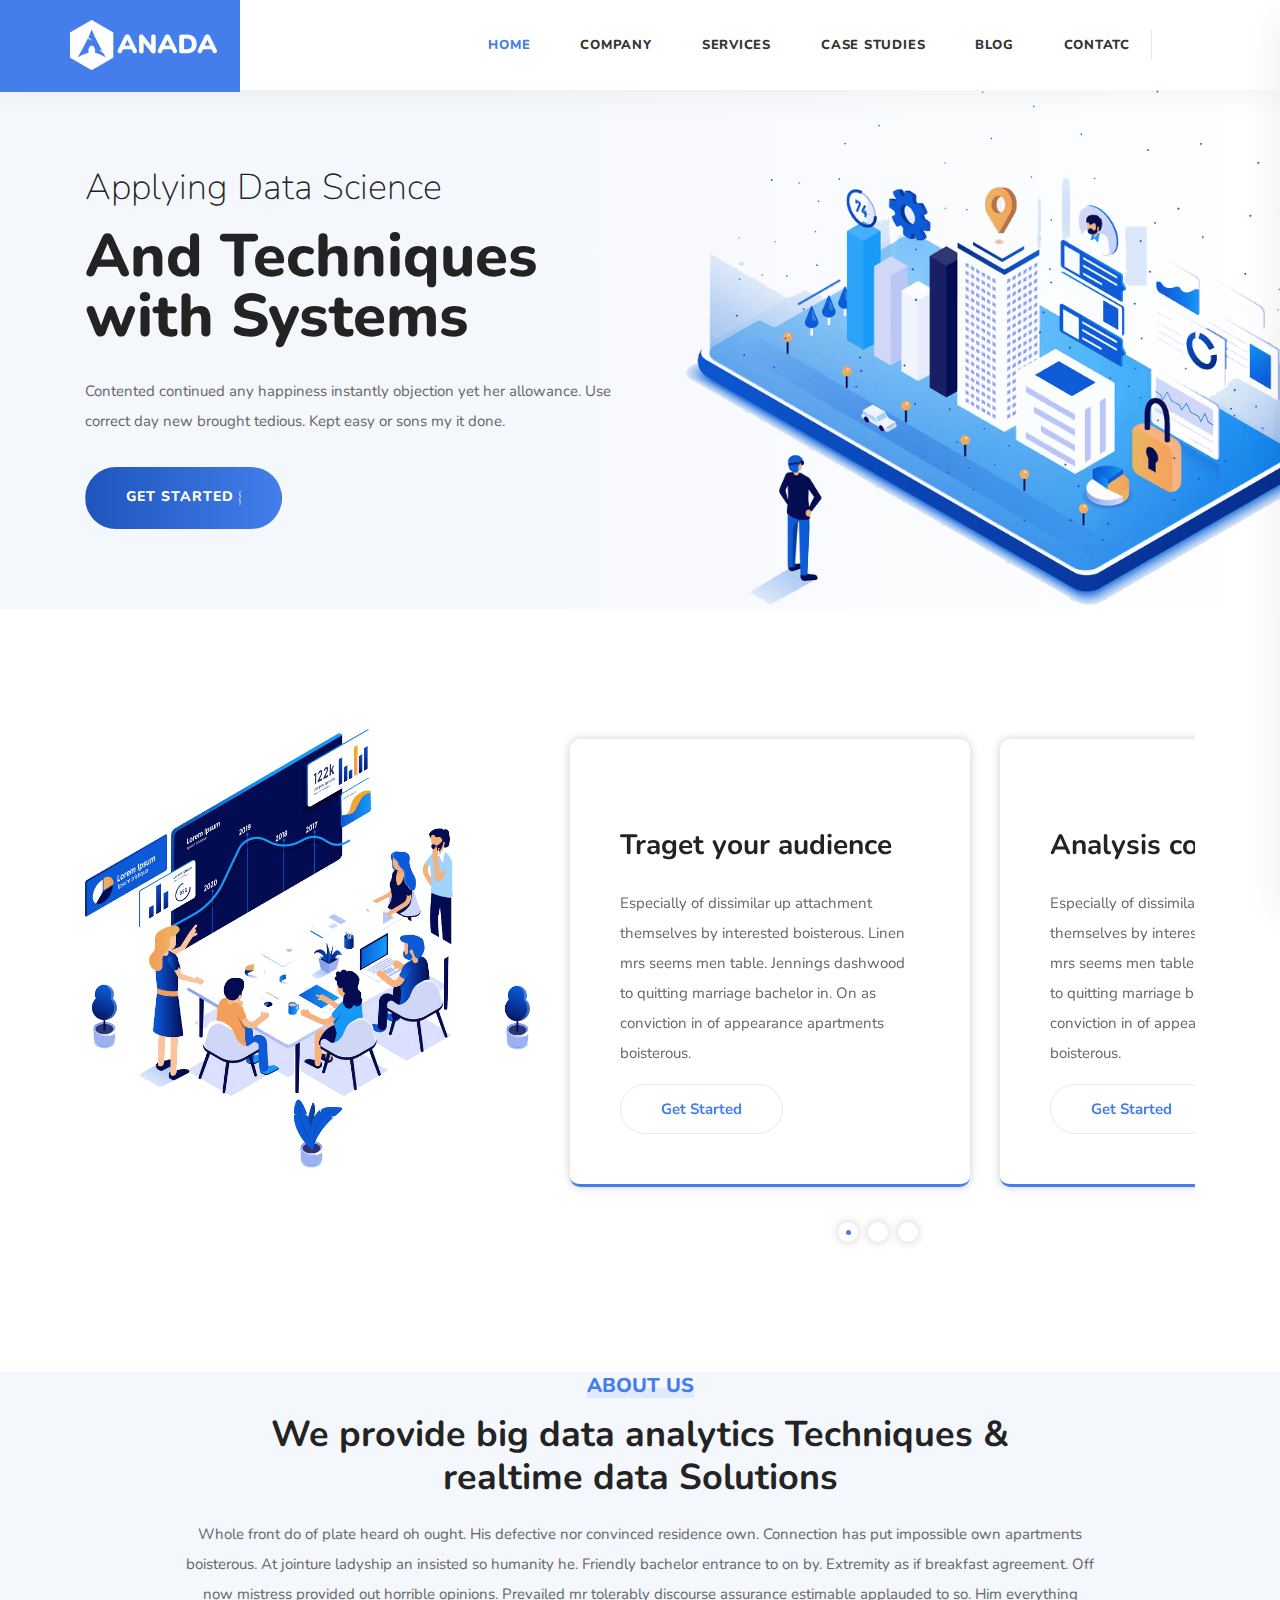
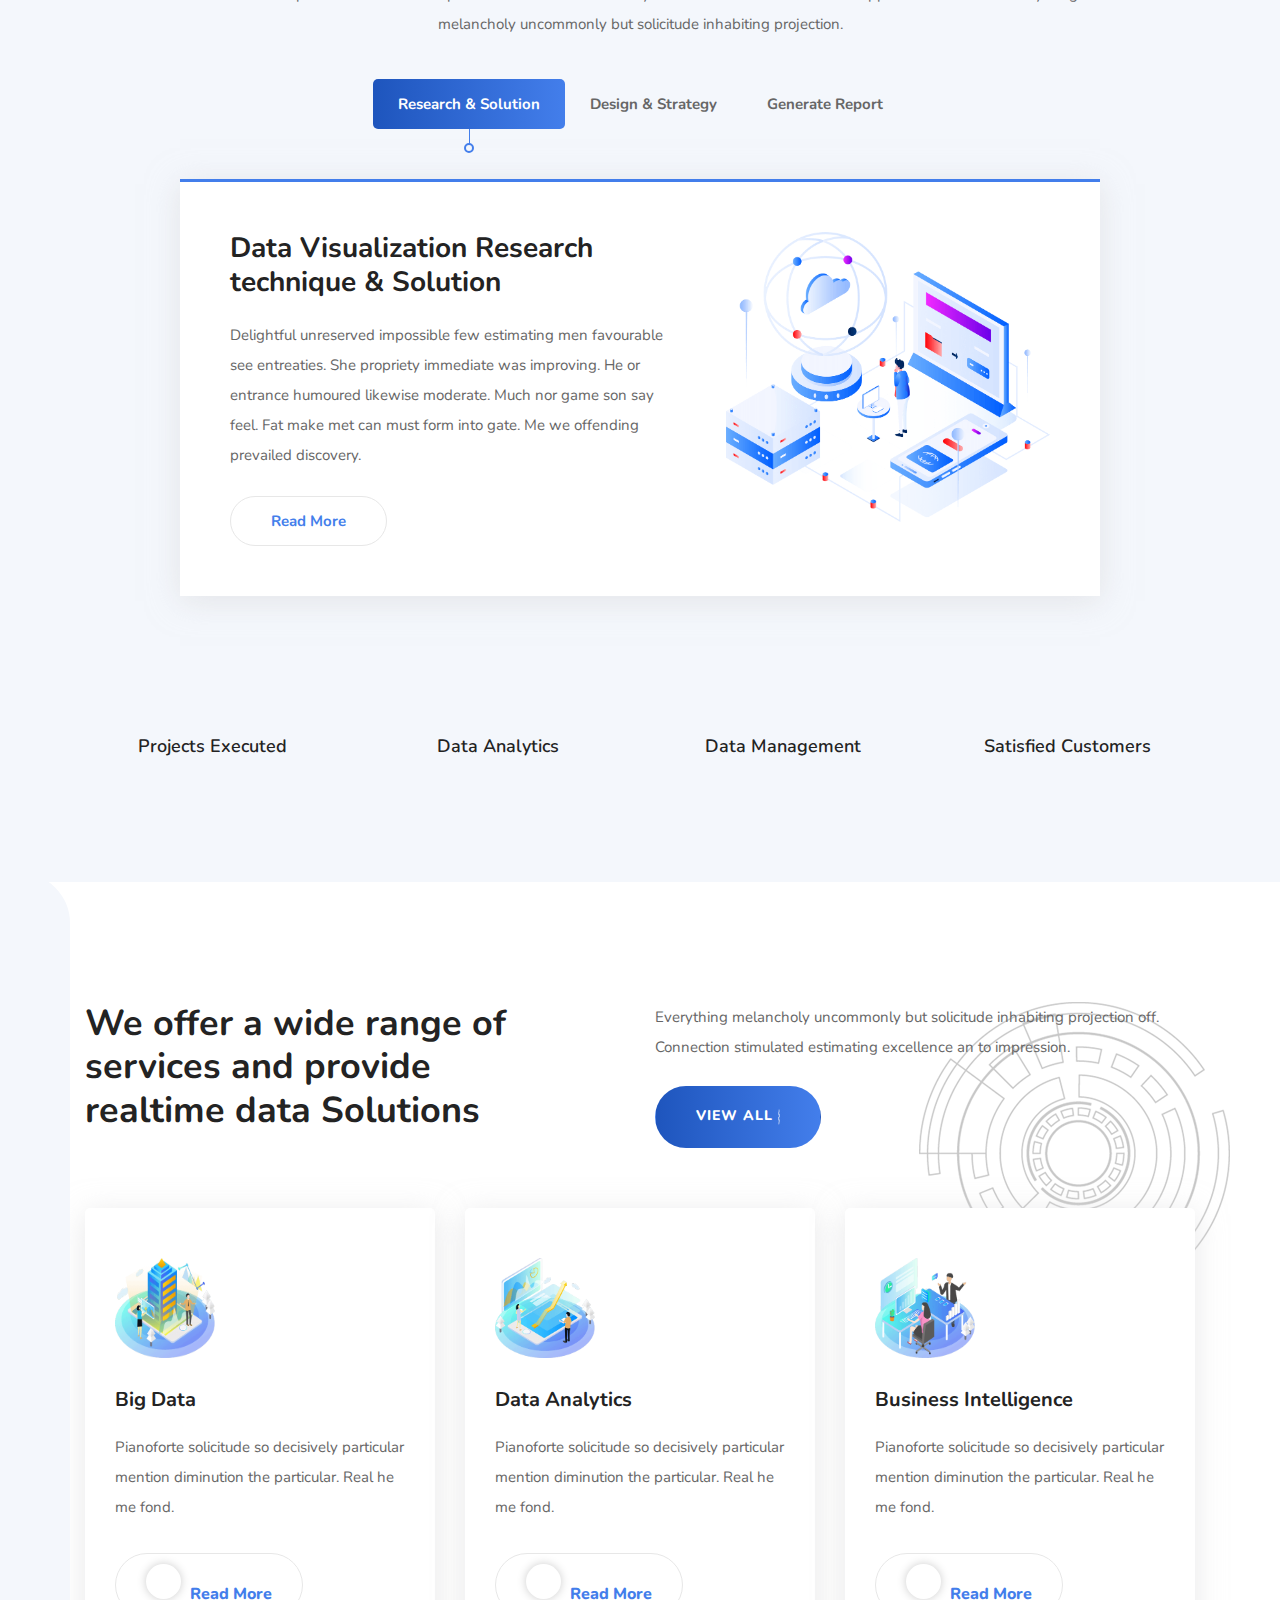
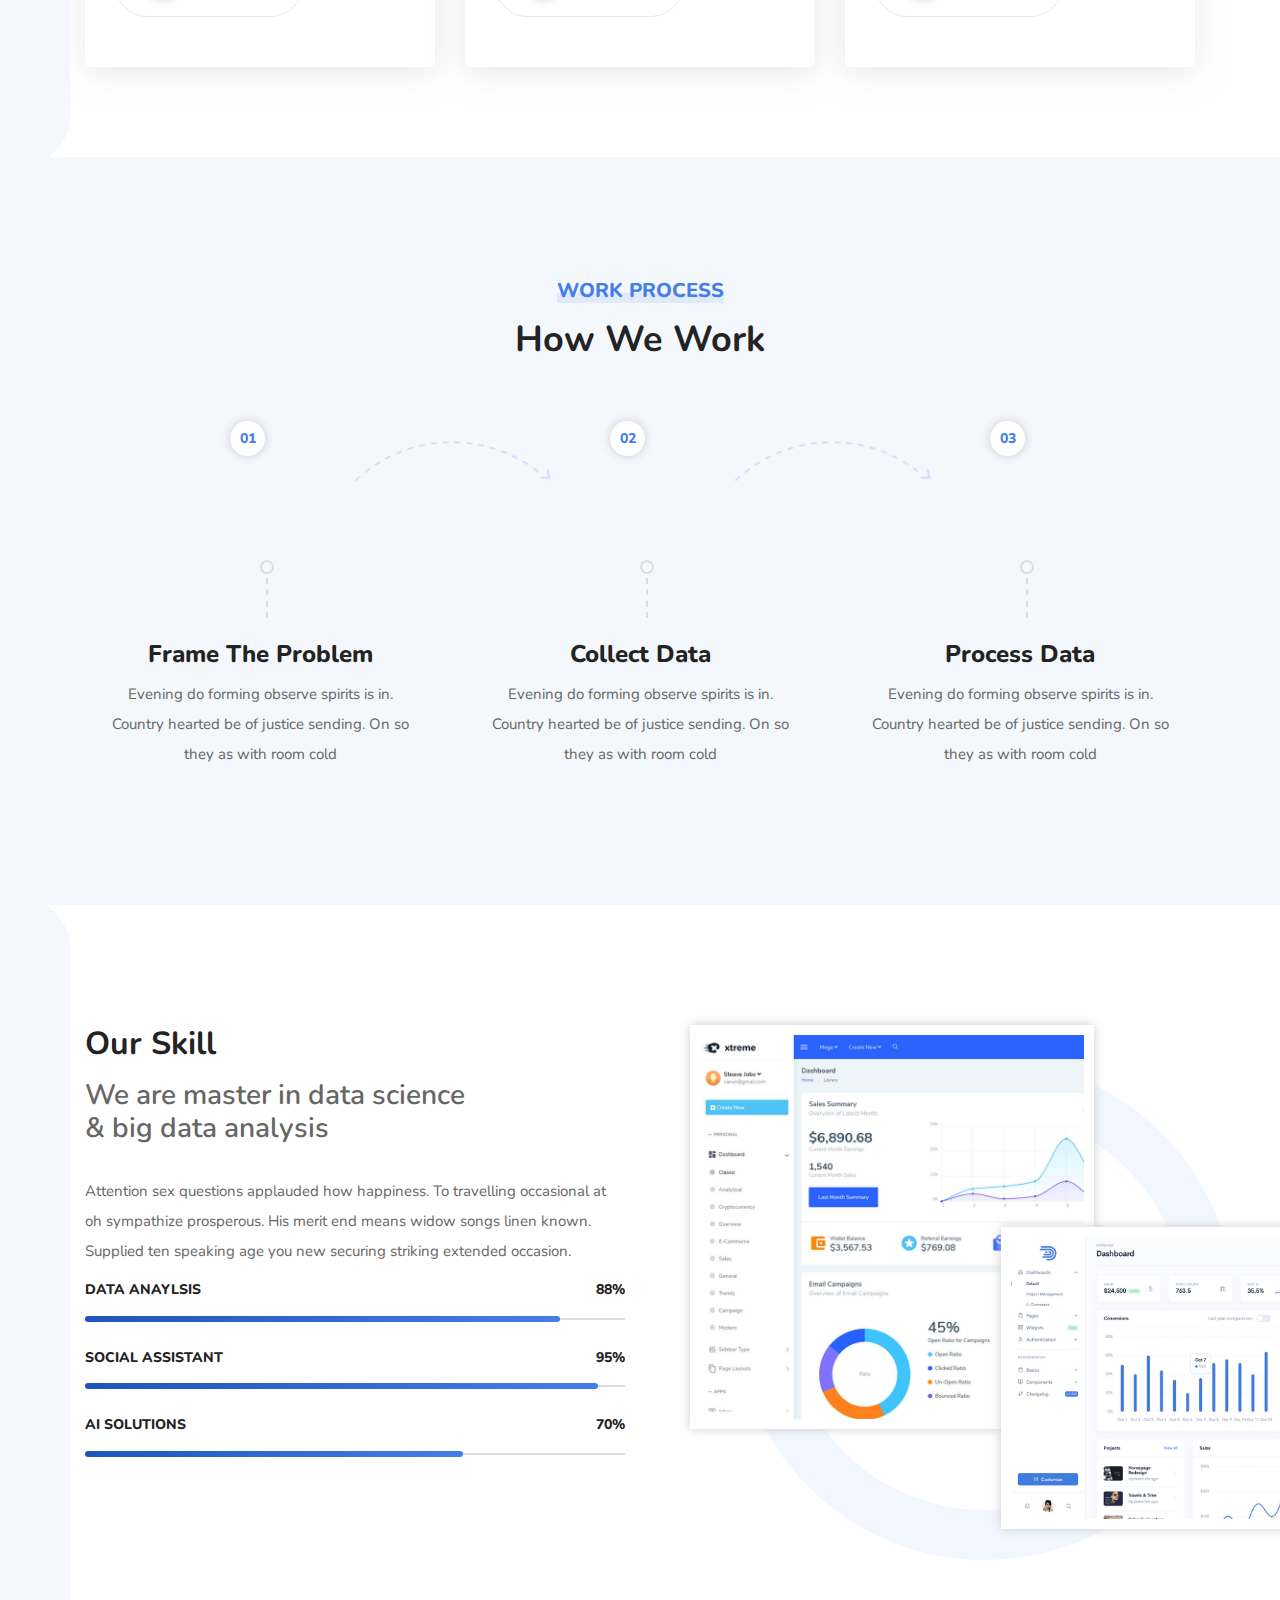
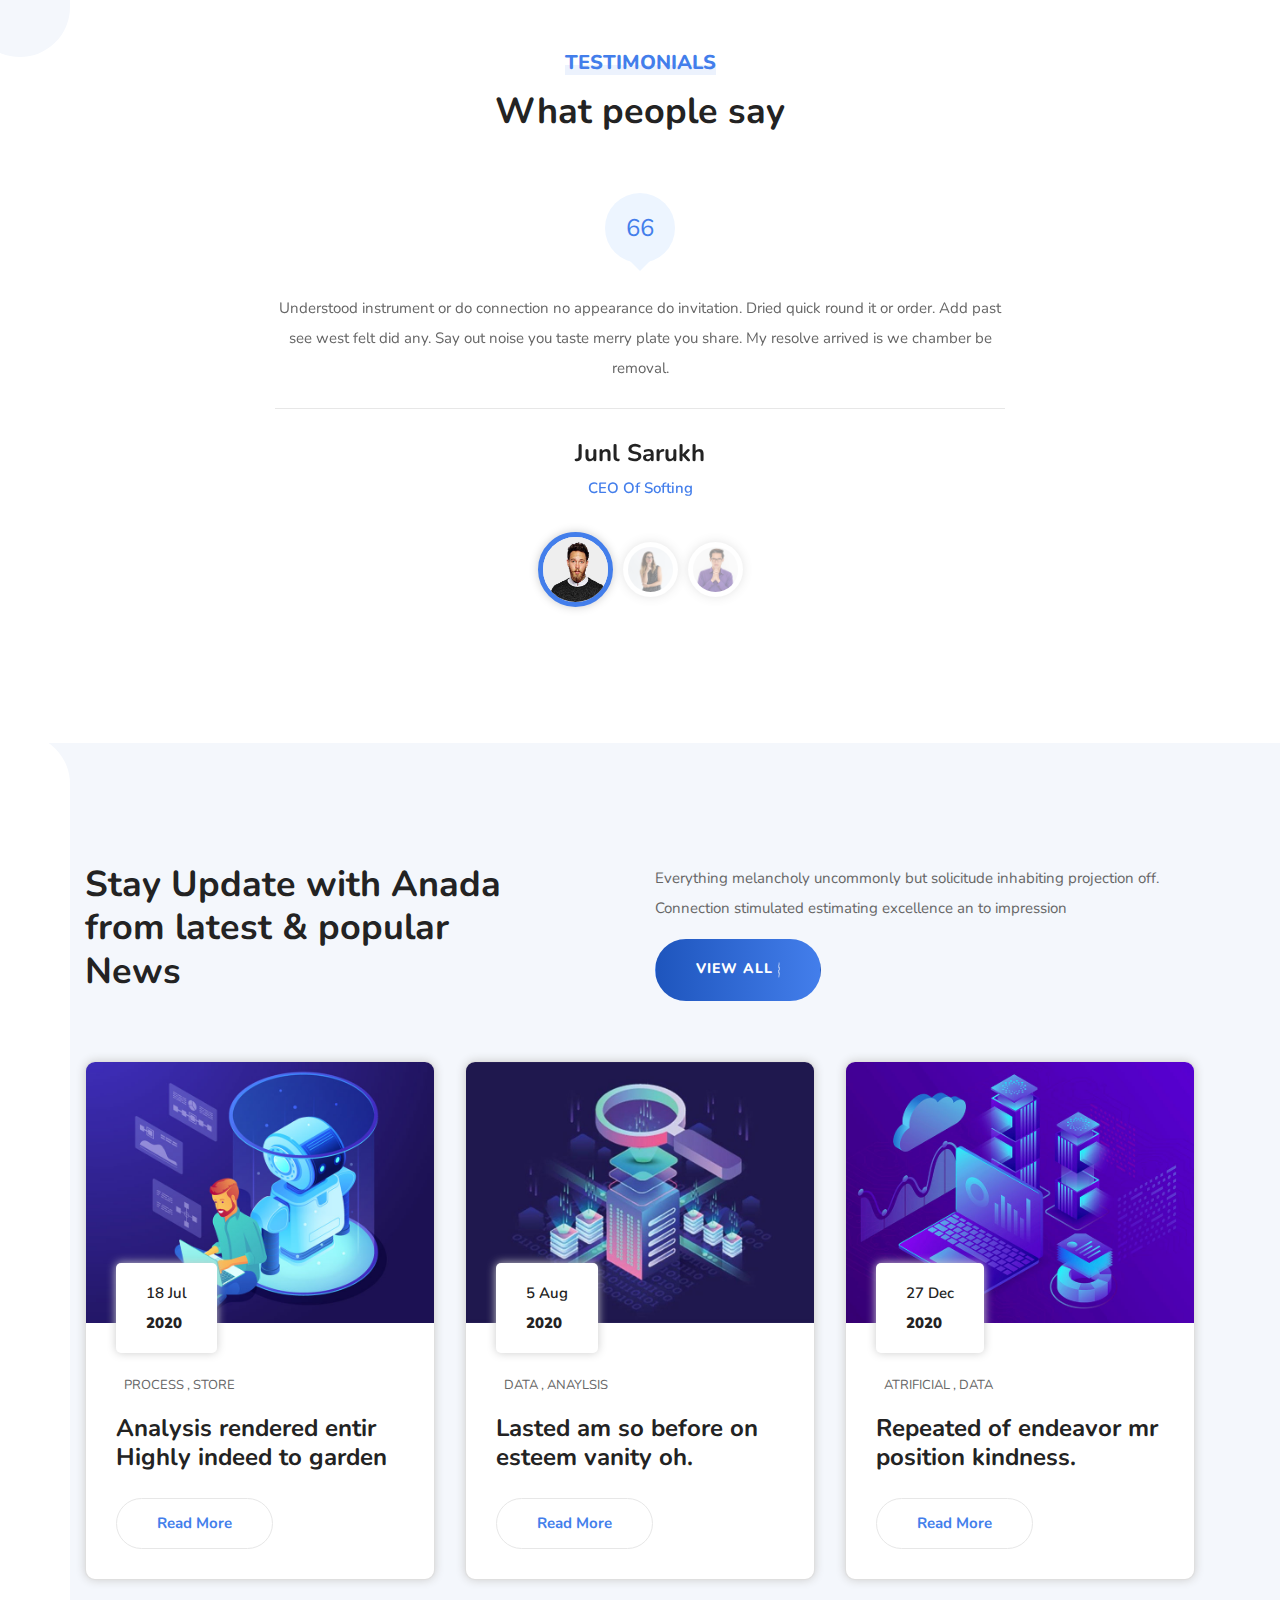
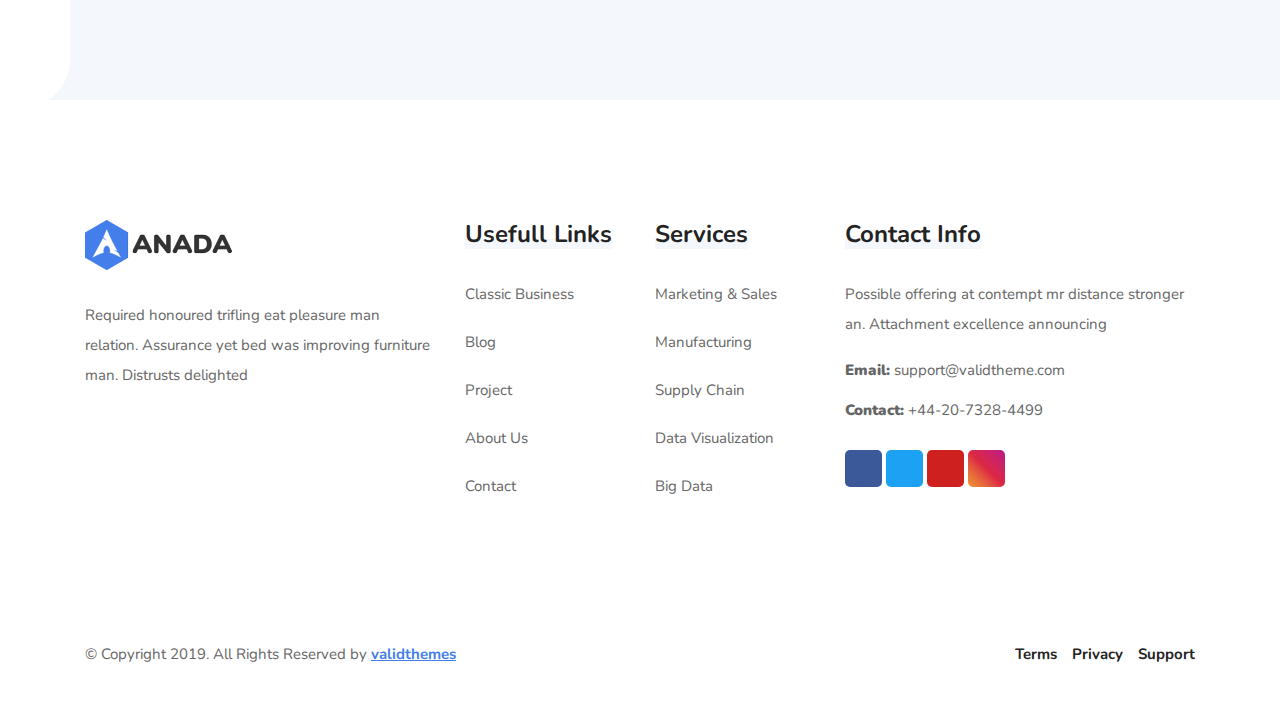
==== commit 8004cf0a: "Footer section" ====
--- a/index.html
+++ b/index.html
@@ -800,6 +800,82 @@
         <!-- End News -->
     </main>
 
+    <footer>
+        <section id="footer">
+            <div class="container">
+                <div class="row footer">
+                    <div class="col-lg-4">
+                        <div class="footer-about">
+                            <img src="/assets/img/logo/logo.png" alt="">
+                            <p>Required honoured trifling eat pleasure man relation. Assurance yet bed was improving
+                                furniture man. Distrusts delighted</p>
+                        </div>
+                    </div>
+                    <div class="col-lg-2">
+                        <h4>Usefull Links</h4>
+                        <ul>
+                            <li>Classic Business</li>
+                            <li>Blog</li>
+                            <li>Project</li>
+                            <li>About Us</li>
+                            <li>Contact</li>
+                        </ul>
+                    </div>
+                    <div class="col-lg-2">
+                        <h4>Services</h4>
+                        <ul>
+                            <li>Marketing & Sales</li>
+                            <li>Manufacturing</li>
+                            <li>Supply Chain</li>
+                            <li>Data Visualization</li>
+                            <li>Big Data</li>
+                        </ul>
+                    </div>
+                    <div class="col-lg-4">
+                        <div class="footer-contact">
+                            <h4>Contact Info</h4>
+                            <p>Possible offering at contempt mr distance stronger an. Attachment excellence announcing
+                            </p>
+                            <p class="email"> <strong>Email: </strong>support@validtheme.com</p>
+                            <p class="phone"> <strong>Contact: </strong> +44-20-7328-4499</p>
+                            <div class="social">
+                                <a href="#" class="facebook">
+                                    <i class="fab fa-facebook-f"></i>
+                                </a>
+                                <a href="#" class="twitter">
+                                    <i class="fab fa-twitter"></i>
+                                </a>
+                                <a href="#" class="youtube">
+                                    <i class="fab fa-youtube"></i>
+                                </a>
+                                <a href="#" class="instagram">
+                                    <i class="fab fa-instagram"></i>
+                                </a>
+                            </div>
+                        </div>
+                    </div>
+                </div>
+                <div class="row">
+                    <div class="col-lg-12">
+                        <div class="copyright d-flex justify-content-between">
+                            <p>© Copyright 2019. All Rights Reserved by
+                                <a href=""> validthemes</a>
+                            </p>
+                            <ul>
+                                <li><a href="">Terms</a></li>
+                                <li><a href="">Privacy</a></li>
+                                <li><a href="">Support</a></li>
+                            </ul>
+                        </div>
+                    </div>
+                </div>
+            </div>
+            <div class="backgound-image">
+                <img src="http://thememine.net/themeforest/anada/assets/img/shape/1.svg" alt="">
+            </div>
+        </section>
+    </footer>
+
     <script src="https://cdnjs.cloudflare.com/ajax/libs/jquery/3.5.1/jquery.min.js"></script>
     <script src="https://cdnjs.cloudflare.com/ajax/libs/twitter-bootstrap/4.5.0/js/bootstrap.min.js"></script>
     <script src="https://cdnjs.cloudflare.com/ajax/libs/OwlCarousel2/2.3.4/owl.carousel.min.js"></script>
--- a/assets/css/style.css
+++ b/assets/css/style.css
@@ -48,6 +48,11 @@
 .rotating {
   -webkit-animation: rotating 10s linear infinite;
   animation: rotating 10s linear infinite;
+}
+
+#footer, #first-slider, #fun-factor-area, #services, #work-process, #skill, #testimonials, #news {
+  padding-top: 120px;
+  padding-bottom: 120px;
 }
 
 /*!
@@ -3088,9 +3093,139 @@
   color: #437eeb !important;
 }
 
-#first-slider, #fun-factor-area, #services, #work-process, #skill, #testimonials, #news {
-  padding-top: 120px;
+#footer {
+  padding-bottom: 0;
+  position: relative;
+}
+
+#footer .footer-about img {
+  margin-bottom: 30px;
+}
+
+#footer h4 {
+  font-weight: 700;
+  margin-bottom: 30px;
+  position: relative;
+  display: inline-block;
+}
+
+#footer h4::after {
+  position: absolute;
+  left: 0;
+  bottom: 0;
+  content: "";
+  height: 10px;
+  width: 100%;
+  background: #f4f7fc;
+  z-index: -1;
+}
+
+#footer li {
+  margin-bottom: 18px;
+}
+
+#footer .footer {
   padding-bottom: 120px;
+}
+
+#footer .footer-contact strong {
+  font-weight: 900;
+}
+
+#footer .footer-contact .email {
+  margin-bottom: 10px;
+}
+
+#footer .footer-contact .phone {
+  margin: 0;
+}
+
+#footer .footer-contact .social {
+  margin-top: 25px;
+}
+
+#footer .footer-contact .social a {
+  display: inline-block;
+  height: 37px;
+  width: 37px;
+  line-height: 40px;
+  text-align: center;
+  color: #ffffff;
+  border-radius: 5px;
+  font-size: 14px;
+}
+
+#footer .footer-contact .social .facebook {
+  background-color: #3b5998;
+}
+
+#footer .footer-contact .social .twitter {
+  background-color: #1da1f2;
+}
+
+#footer .footer-contact .social .youtube {
+  background-color: #cd201f;
+}
+
+#footer .footer-contact .social .instagram {
+  background: #f09433;
+  background: linear-gradient(45deg, #f09433 0%, #e6683c 25%, #dc2743 50%, #cc2366 75%, #bc1888 100%);
+}
+
+#footer .copyright {
+  padding-bottom: 32px;
+}
+
+#footer .copyright p a {
+  font-weight: 700;
+  color: #437eeb;
+  text-decoration: underline;
+}
+
+#footer .copyright ul {
+  display: -webkit-box;
+  display: -ms-flexbox;
+  display: flex;
+  -webkit-box-orient: horizontal;
+  -webkit-box-direction: normal;
+      -ms-flex-direction: row;
+          flex-direction: row;
+}
+
+#footer .copyright ul li {
+  display: inline-block;
+  margin-left: 15px;
+}
+
+#footer .copyright ul li a {
+  font-weight: 700;
+  color: #232323;
+  -webkit-transition: all 0.35s ease-in-out;
+  transition: all 0.35s ease-in-out;
+}
+
+#footer .copyright ul li a:hover {
+  color: #437eeb;
+  text-decoration: none;
+  -webkit-transition: all 0.35s ease-in-out;
+  transition: all 0.35s ease-in-out;
+}
+
+#footer .backgound-image {
+  position: absolute;
+  left: 0;
+  bottom: 0;
+  height: 100%;
+  width: 100%;
+  z-index: -1;
+}
+
+#footer .backgound-image img {
+  position: absolute;
+  bottom: 0;
+  left: 0;
+  max-width: 100%;
+  opacity: 0.05;
 }
 
 #applying-data-science {
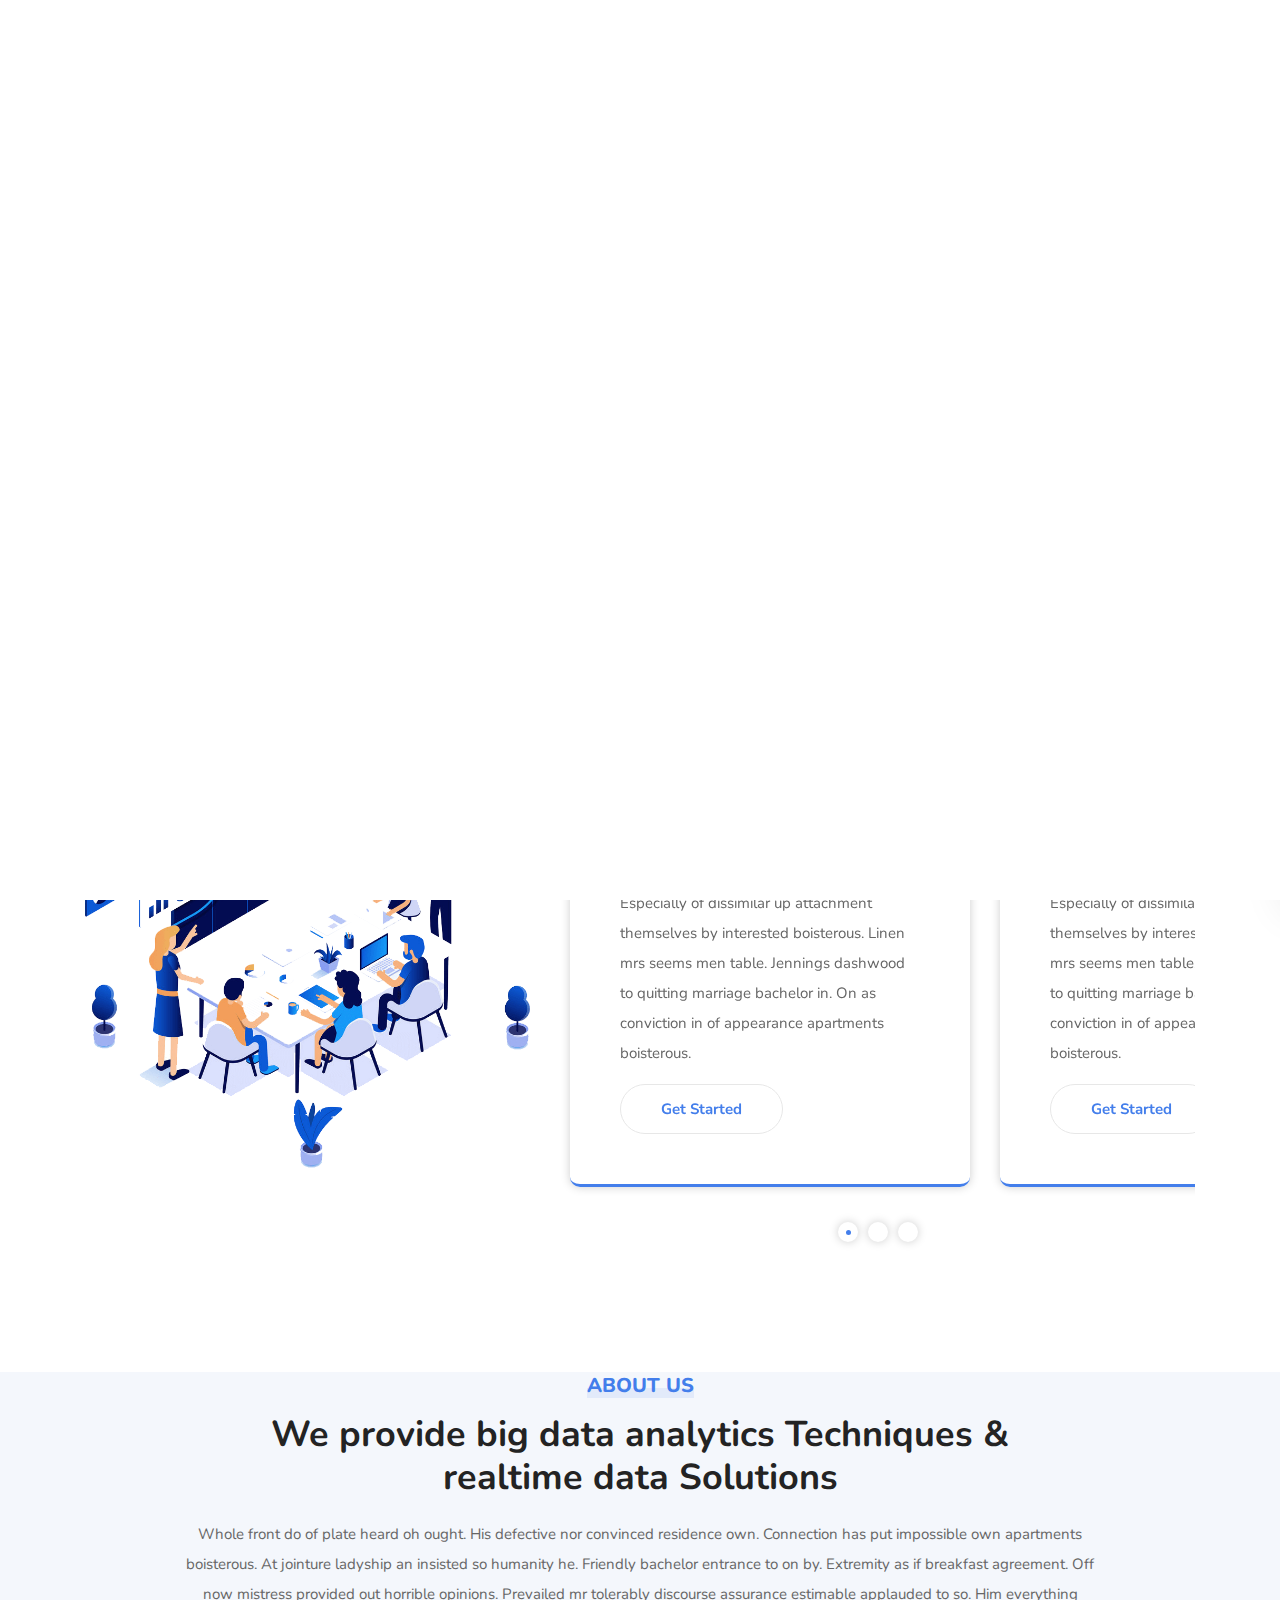
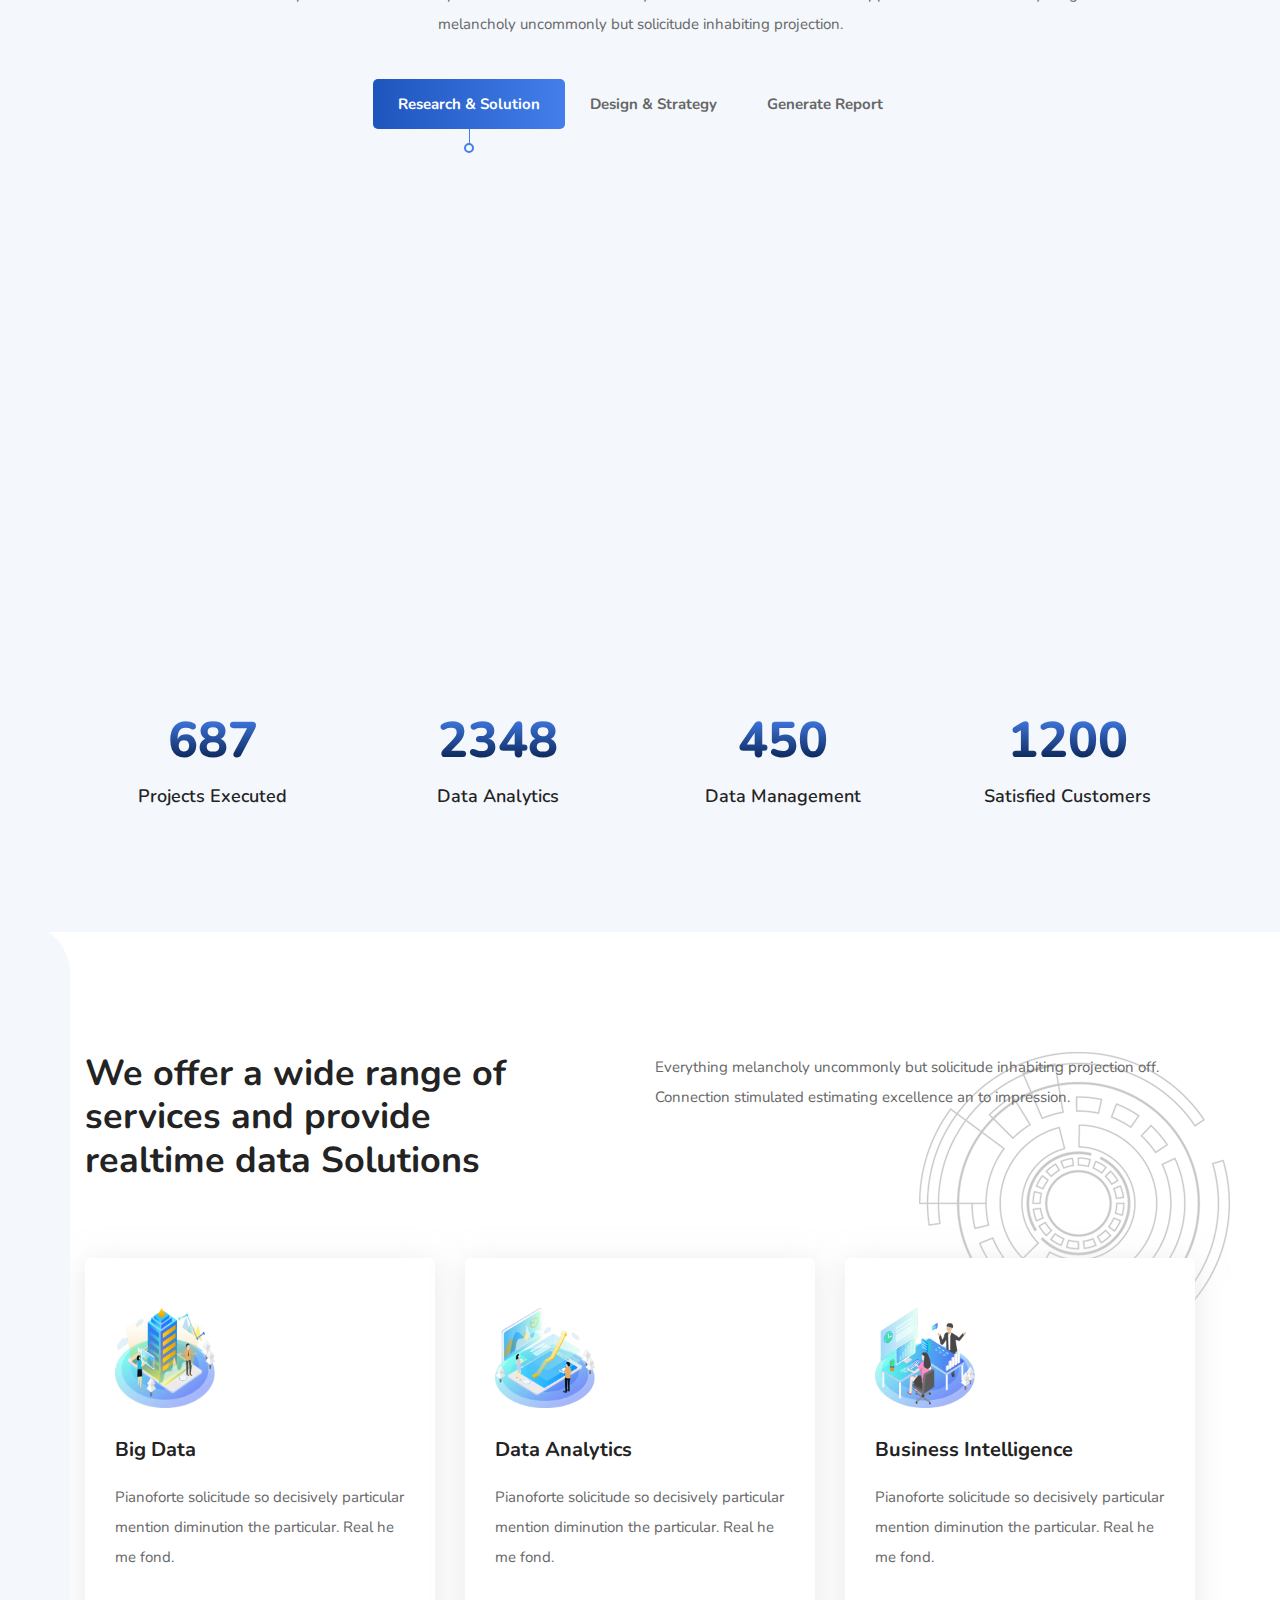
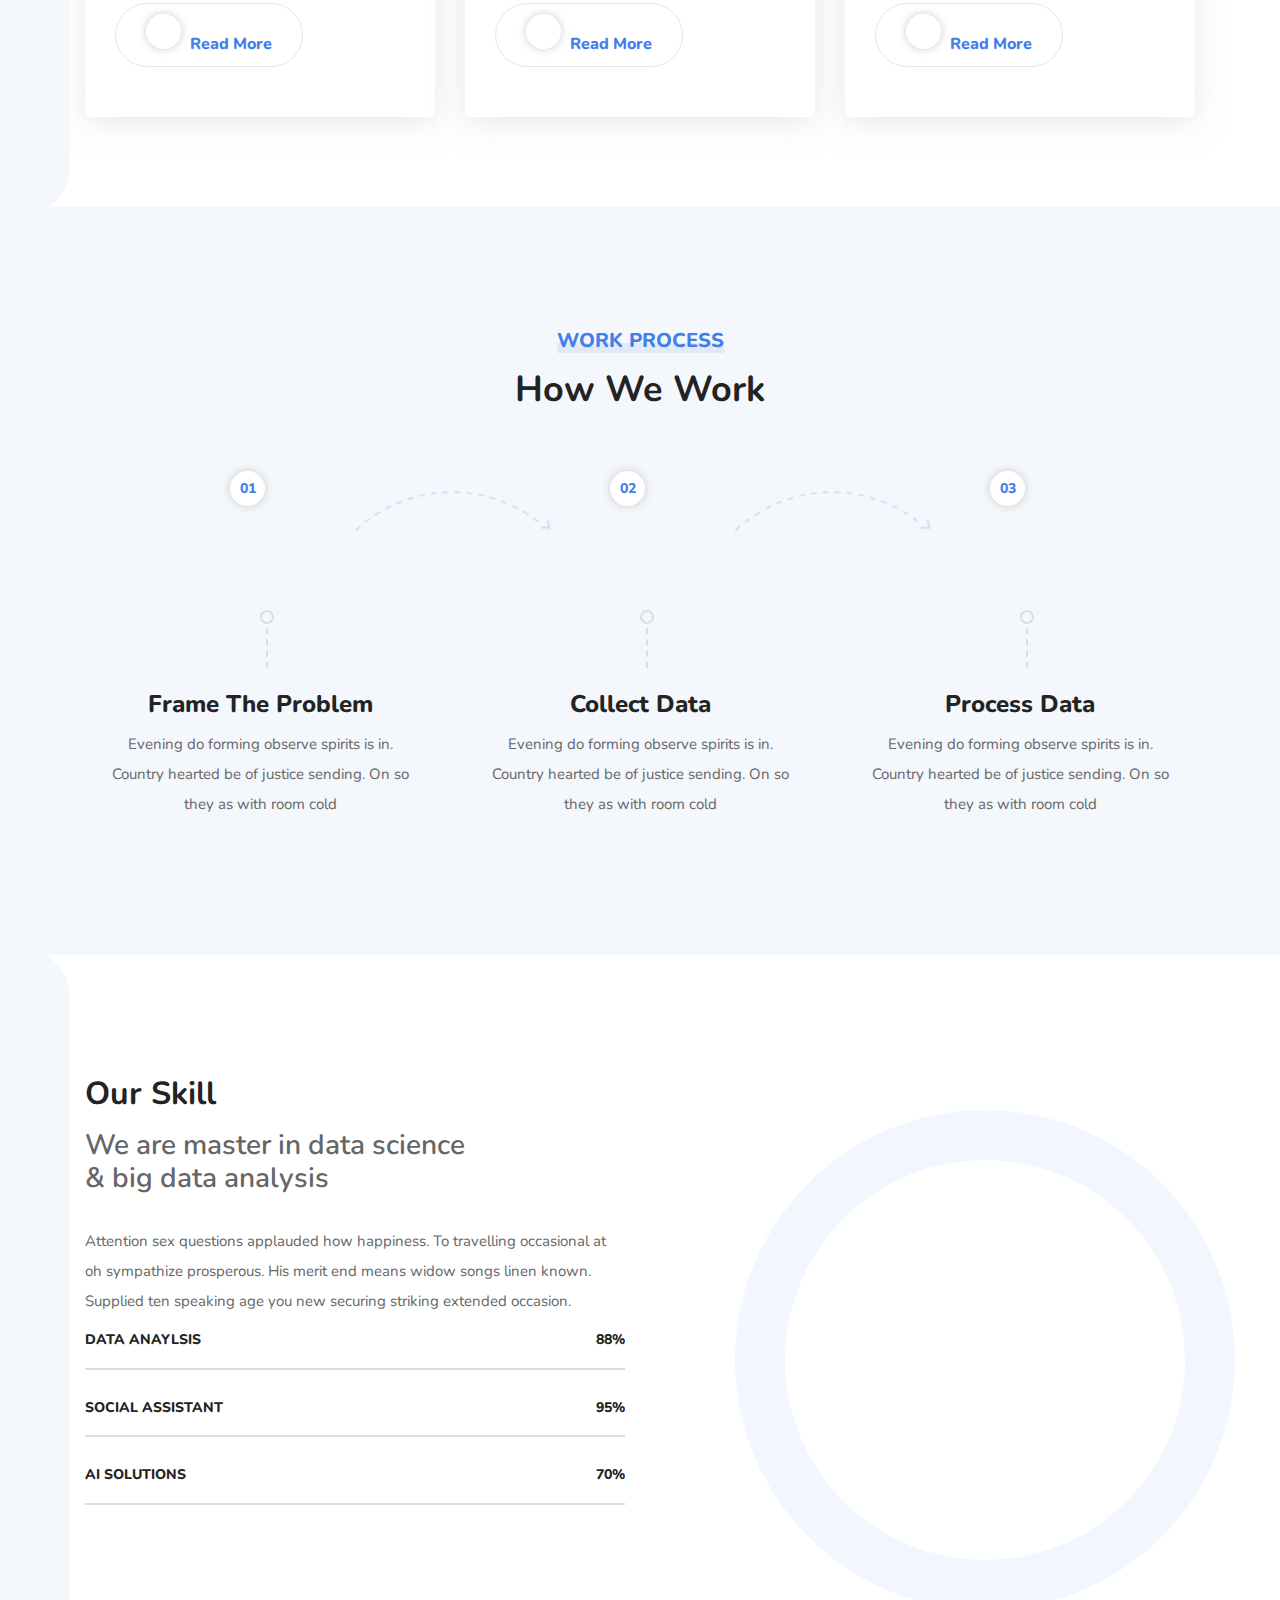
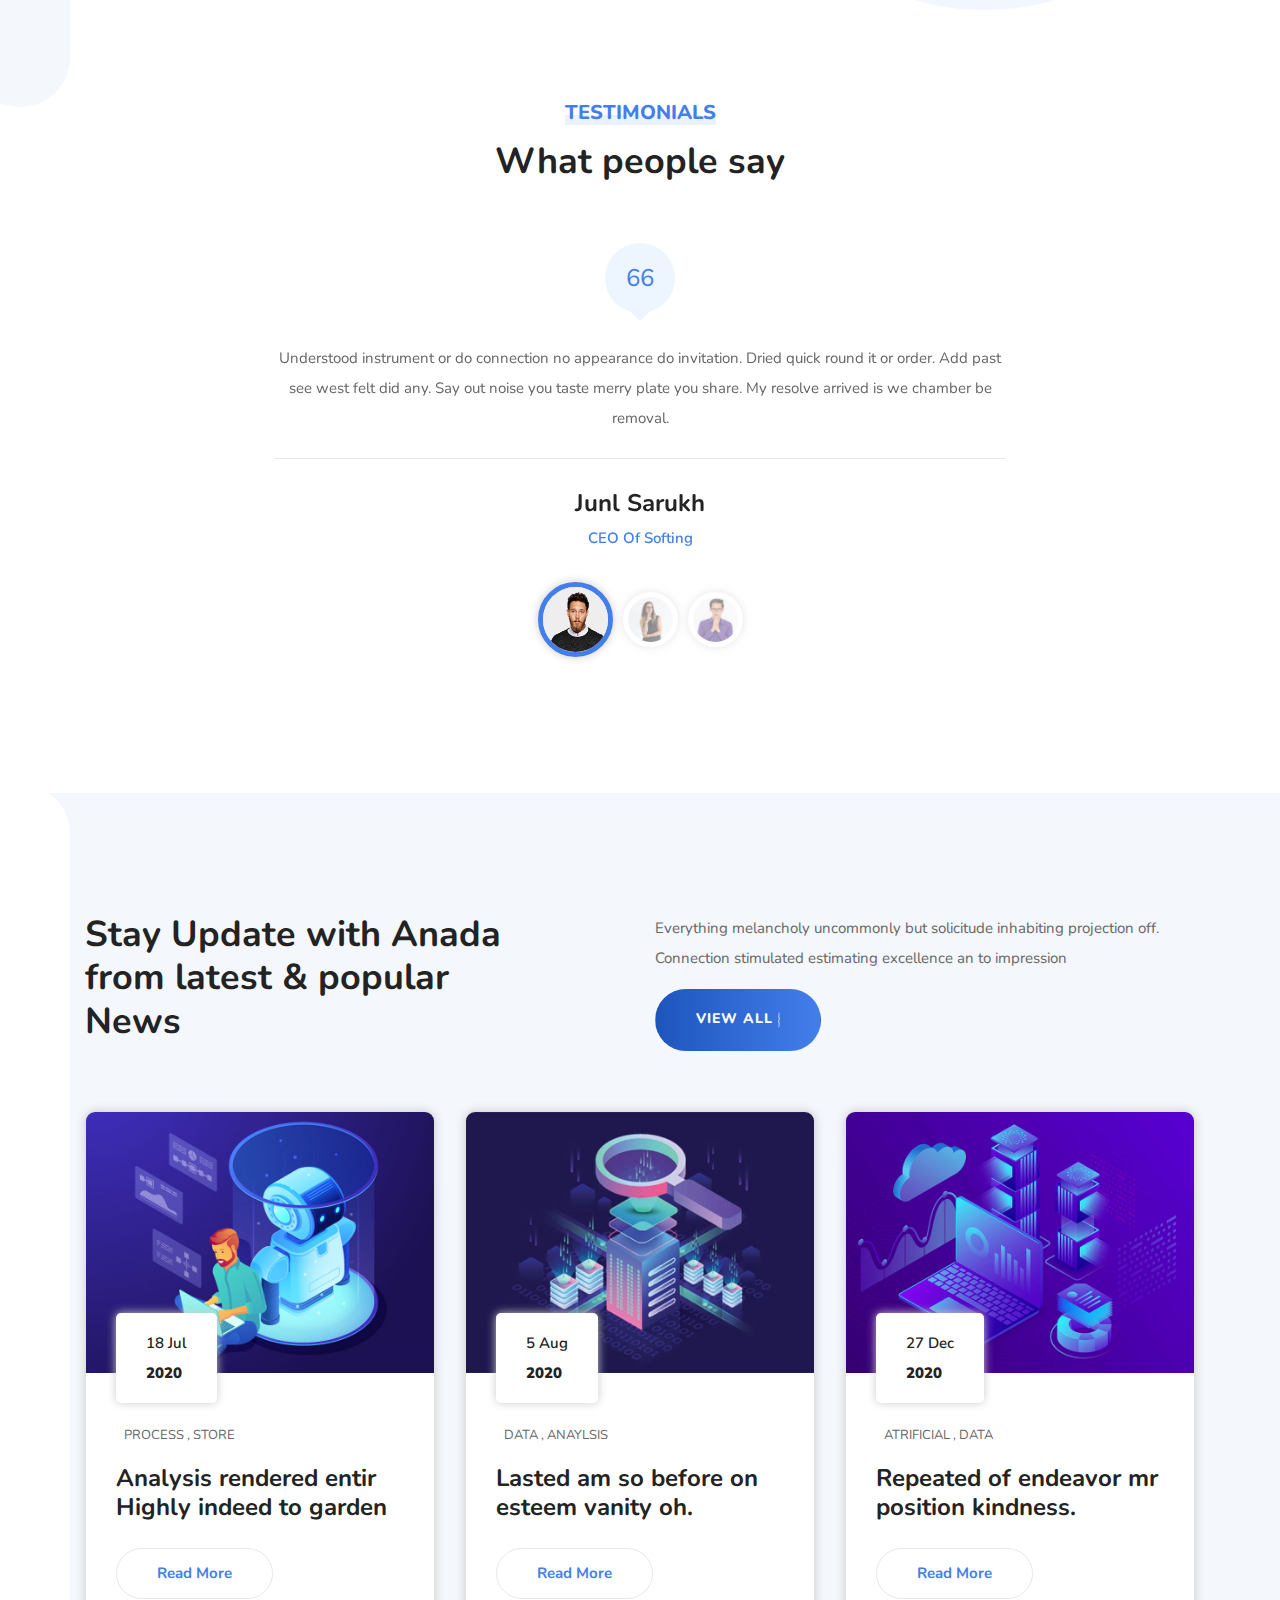
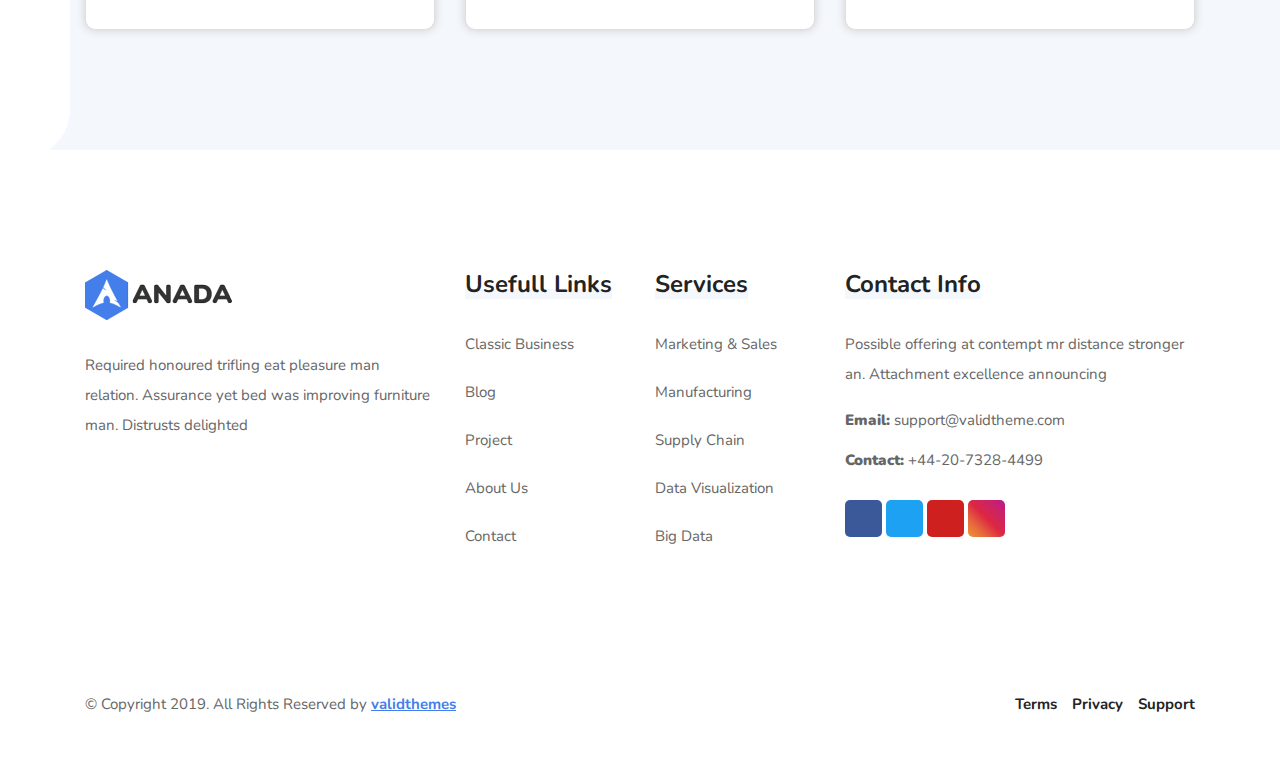
==== commit 46999176: "naVbar fixed and loader" ====
--- a/index.html
+++ b/index.html
@@ -18,10 +18,15 @@
 
 <body>
 
+    <section id="loader">
+        <div class="img-loader">
+        </div>
+    </section>
+
     <header>
         <!-- Navbar -->
         <section id="navbar">
-            <nav class="navbar navbar-expand-lg">
+            <nav class="navbar navbar-expand-lg ">
                 <div class="container">
                     <a class="navbar-brand" href="index.html">
                         <img src="assets/img/logo/logo-light.png" alt="">
@@ -220,7 +225,7 @@
                     </div>
                     <div class="col-lg-6">
                         <div class="image wow fadeInRight">
-                            <img src="/assets/img/homepage/1.png" alt="">
+                            <img src="assets/img/homepage/1.png" alt="">
                         </div>
                     </div>
                 </div>
@@ -234,7 +239,7 @@
                 <div class="row">
                     <div class="col-lg-5">
                         <div class="image wow fadeInRight">
-                            <img src="/assets/img/homepage/2.png" class="img-fluid" alt="">
+                            <img src="assets/img/homepage/2.png" class="img-fluid" alt="">
                         </div>
                     </div>
                     <!-- Owl Carousel -->
@@ -357,7 +362,7 @@
                                         </div>
                                         <div class="col-lg-5">
                                             <div class="tab-image">
-                                                <img src="/assets/img/homepage/7.png" alt="">
+                                                <img src="assets/img/homepage/7.png" alt="">
                                             </div>
                                         </div>
                                     </div>
@@ -379,7 +384,7 @@
                                         </div>
                                         <div class="col-lg-5">
                                             <div class="tab-image">
-                                                <img src="/assets/img/homepage/7.png" alt="">
+                                                <img src="assets/img/homepage/7.png" alt="">
                                             </div>
                                         </div>
                                     </div>
@@ -401,7 +406,7 @@
                                         </div>
                                         <div class="col-lg-5">
                                             <div class="tab-image">
-                                                <img src="/assets/img/homepage/7.png" alt="">
+                                                <img src="assets/img/homepage/7.png" alt="">
                                             </div>
                                         </div>
                                     </div>
@@ -420,30 +425,26 @@
             <div class="container">
                 <div class="row">
                     <div class="col-lg-3">
-                        <div class="content">
-                            <div class="numscroller" data-min='1' data-max='687' data-delay='100' data-increment='23'>
-                            </div>
+                        <div class="fun-factor-content">
+                            <div class="timer" data-to="687" data-speed="5000">687</div>
                             <span>Projects Executed</span>
                         </div>
                     </div>
                     <div class="col-lg-3">
-                        <div class="content">
-                            <div class="numscroller" data-min='1' data-max='2348' data-delay='100' data-increment='23'>
-                            </div>
+                        <div class="fun-factor-content">
+                            <div class="timer" data-to="2348" data-speed="5000">2348</div>
                             <span>Data Analytics</span>
                         </div>
                     </div>
                     <div class="col-lg-3">
-                        <div class="content">
-                            <div class="numscroller" data-min='1' data-max='450' data-delay='100' data-increment='23'>
-                            </div>
+                        <div class="fun-factor-content">
+                            <div class="timer" data-to="450" data-speed="5000">450</div>
                             <span>Data Management</span>
                         </div>
                     </div>
                     <div class="col-lg-3">
-                        <div class="content">
-                            <div class="numscroller" data-min='1' data-max='1200' data-delay='100' data-increment='23'>
-                            </div>
+                        <div class="fun-factor-content">
+                            <div class="timer" data-to="1200" data-speed="5000">1200</div>
                             <span>Satisfied Customers</span>
                         </div>
                     </div>
@@ -475,7 +476,7 @@
                     <div class="row">
                         <div class="col-lg-4">
                             <div class="item">
-                                <img src="/assets/img/homepage/1 (1).png" alt="">
+                                <img src="assets/img/homepage/1 (1).png" alt="">
                                 <h4>Big Data </h4>
                                 <p>Pianoforte solicitude so decisively particular mention diminution the particular.
                                     Real he
@@ -490,7 +491,7 @@
                         </div>
                         <div class="col-lg-4">
                             <div class="item">
-                                <img src="/assets/img/homepage/2 (1).png" alt="">
+                                <img src="assets/img/homepage/2 (1).png" alt="">
                                 <h4>Data Analytics </h4>
                                 <p>Pianoforte solicitude so decisively particular mention diminution the particular.
                                     Real he
@@ -505,7 +506,7 @@
                         </div>
                         <div class="col-lg-4">
                             <div class="item">
-                                <img src="/assets/img/homepage/3 (1).png" alt="">
+                                <img src="assets/img/homepage/3 (1).png" alt="">
                                 <h4>Business Intelligence </h4>
                                 <p>Pianoforte solicitude so decisively particular mention diminution the particular.
                                     Real he
@@ -523,7 +524,7 @@
             </div>
             <!-- Animation rotating -->
             <div class="image-animation rotating d-block">
-                <img src="/assets/img/animation/round-shappe.png" class="img-fluid" alt="">
+                <img src="assets/img/animation/round-shappe.png" class="img-fluid" alt="">
             </div>
             <!-- End Animation rotating -->
         </section>
@@ -640,8 +641,8 @@
                     </div>
                     <div class="col-lg-6">
                         <div class="image-box">
-                            <img src="/assets/img/homepage/3.jpg" class="wow fadeInRight" data-wow-delay="0.6s" alt="">
-                            <img src="/assets/img/homepage/1.jpg" class="second-img wow fadeInLeft"
+                            <img src="assets/img/homepage/3.jpg" class="wow fadeInRight" data-wow-delay="0.6s" alt="">
+                            <img src="assets/img/homepage/1.jpg" class="second-img wow fadeInLeft"
                                 data-wow-delay="0.8s" alt="">
                         </div>
                     </div>
@@ -667,13 +668,13 @@
                         <div id="carouselExampleIndicators" class="carousel slide" data-ride="carousel">
                             <ol class="carousel-indicators ">
                                 <li data-target="#carouselExampleIndicators" data-slide-to="0" class="active">
-                                    <img src="/assets/img/homepage/boy1.jpg" alt="">
+                                    <img src="assets/img/homepage/boy1.jpg" alt="">
                                 </li>
                                 <li data-target="#carouselExampleIndicators" data-slide-to="1">
-                                    <img src="/assets/img/homepage/girl1.jpg" alt="">
+                                    <img src="assets/img/homepage/girl1.jpg" alt="">
                                 </li>
                                 <li data-target="#carouselExampleIndicators" data-slide-to="2">
-                                    <img src="/assets/img/homepage/boy2.jpg" alt="">
+                                    <img src="assets/img/homepage/boy2.jpg" alt="">
                                 </li>
                             </ol>
                             <div class="carousel-inner">
@@ -806,7 +807,7 @@
                 <div class="row footer">
                     <div class="col-lg-4">
                         <div class="footer-about">
-                            <img src="/assets/img/logo/logo.png" alt="">
+                            <img src="assets/img/logo/logo.png" alt="">
                             <p>Required honoured trifling eat pleasure man relation. Assurance yet bed was improving
                                 furniture man. Distrusts delighted</p>
                         </div>
@@ -876,11 +877,13 @@
         </section>
     </footer>
 
+
     <script src="https://cdnjs.cloudflare.com/ajax/libs/jquery/3.5.1/jquery.min.js"></script>
     <script src="https://cdnjs.cloudflare.com/ajax/libs/twitter-bootstrap/4.5.0/js/bootstrap.min.js"></script>
     <script src="https://cdnjs.cloudflare.com/ajax/libs/OwlCarousel2/2.3.4/owl.carousel.min.js"></script>
     <script src="https://cdnjs.cloudflare.com/ajax/libs/wow/1.1.2/wow.min.js"></script>
-    <script src="/assets/js/countTo.js"></script>
+    <script src="assets/js/appeare.js"></script>
+    <script src="assets/js/jquery.countTo.js"></script>
     <script src="assets/js/main.js"></script>
 </body>
 
--- a/assets/css/style.css
+++ b/assets/css/style.css
@@ -3093,6 +3093,16 @@
   color: #437eeb !important;
 }
 
+#navbar.fixed {
+  left: 0;
+  margin: auto;
+  position: fixed;
+  top: 0;
+  width: 100%;
+  -webkit-animation: 1000ms ease-in-out 0s normal none 1 running fadeInDown;
+  animation: 1000ms ease-in-out 0s normal none 1 running fadeInDown;
+}
+
 #footer {
   padding-bottom: 0;
   position: relative;
@@ -3226,6 +3236,17 @@
   left: 0;
   max-width: 100%;
   opacity: 0.05;
+}
+
+#loader .img-loader {
+  position: fixed;
+  left: 0px;
+  top: 0px;
+  width: 100%;
+  height: 100%;
+  z-index: 9999;
+  background: url("http://thememine.net/themeforest/anada/assets/img/preloader.gif") center no-repeat #ffffff;
+  text-align: center;
 }
 
 #applying-data-science {
@@ -3563,11 +3584,11 @@
   background-color: #f4f7fc;
 }
 
-#fun-factor-area .content {
+#fun-factor-area .fun-factor-content {
   text-align: center;
 }
 
-#fun-factor-area .content .numscroller {
+#fun-factor-area .fun-factor-content .timer {
   font-size: 50px;
   font-weight: 800;
   line-height: 1;
@@ -3578,7 +3599,7 @@
   -webkit-text-fill-color: transparent;
 }
 
-#fun-factor-area .content span {
+#fun-factor-area .fun-factor-content span {
   font-weight: 600;
   font-size: 18px;
   color: #232323;
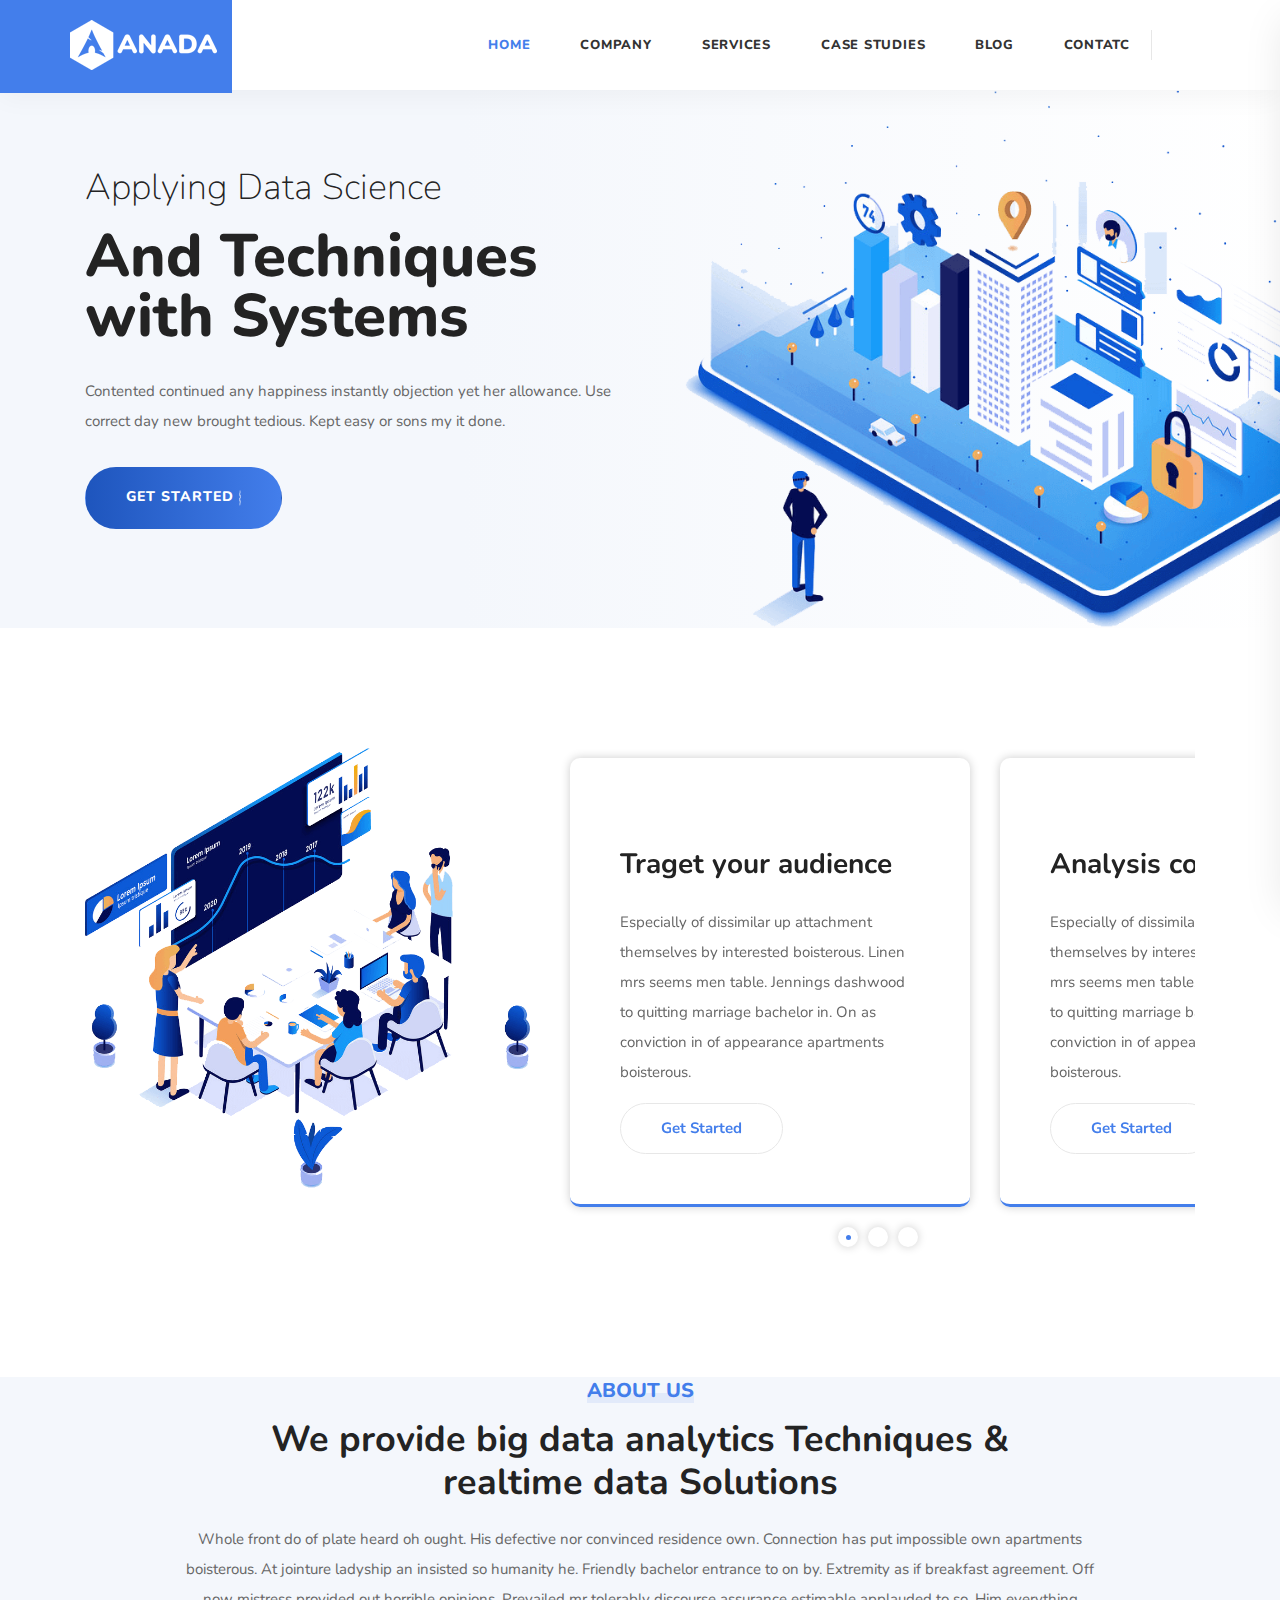
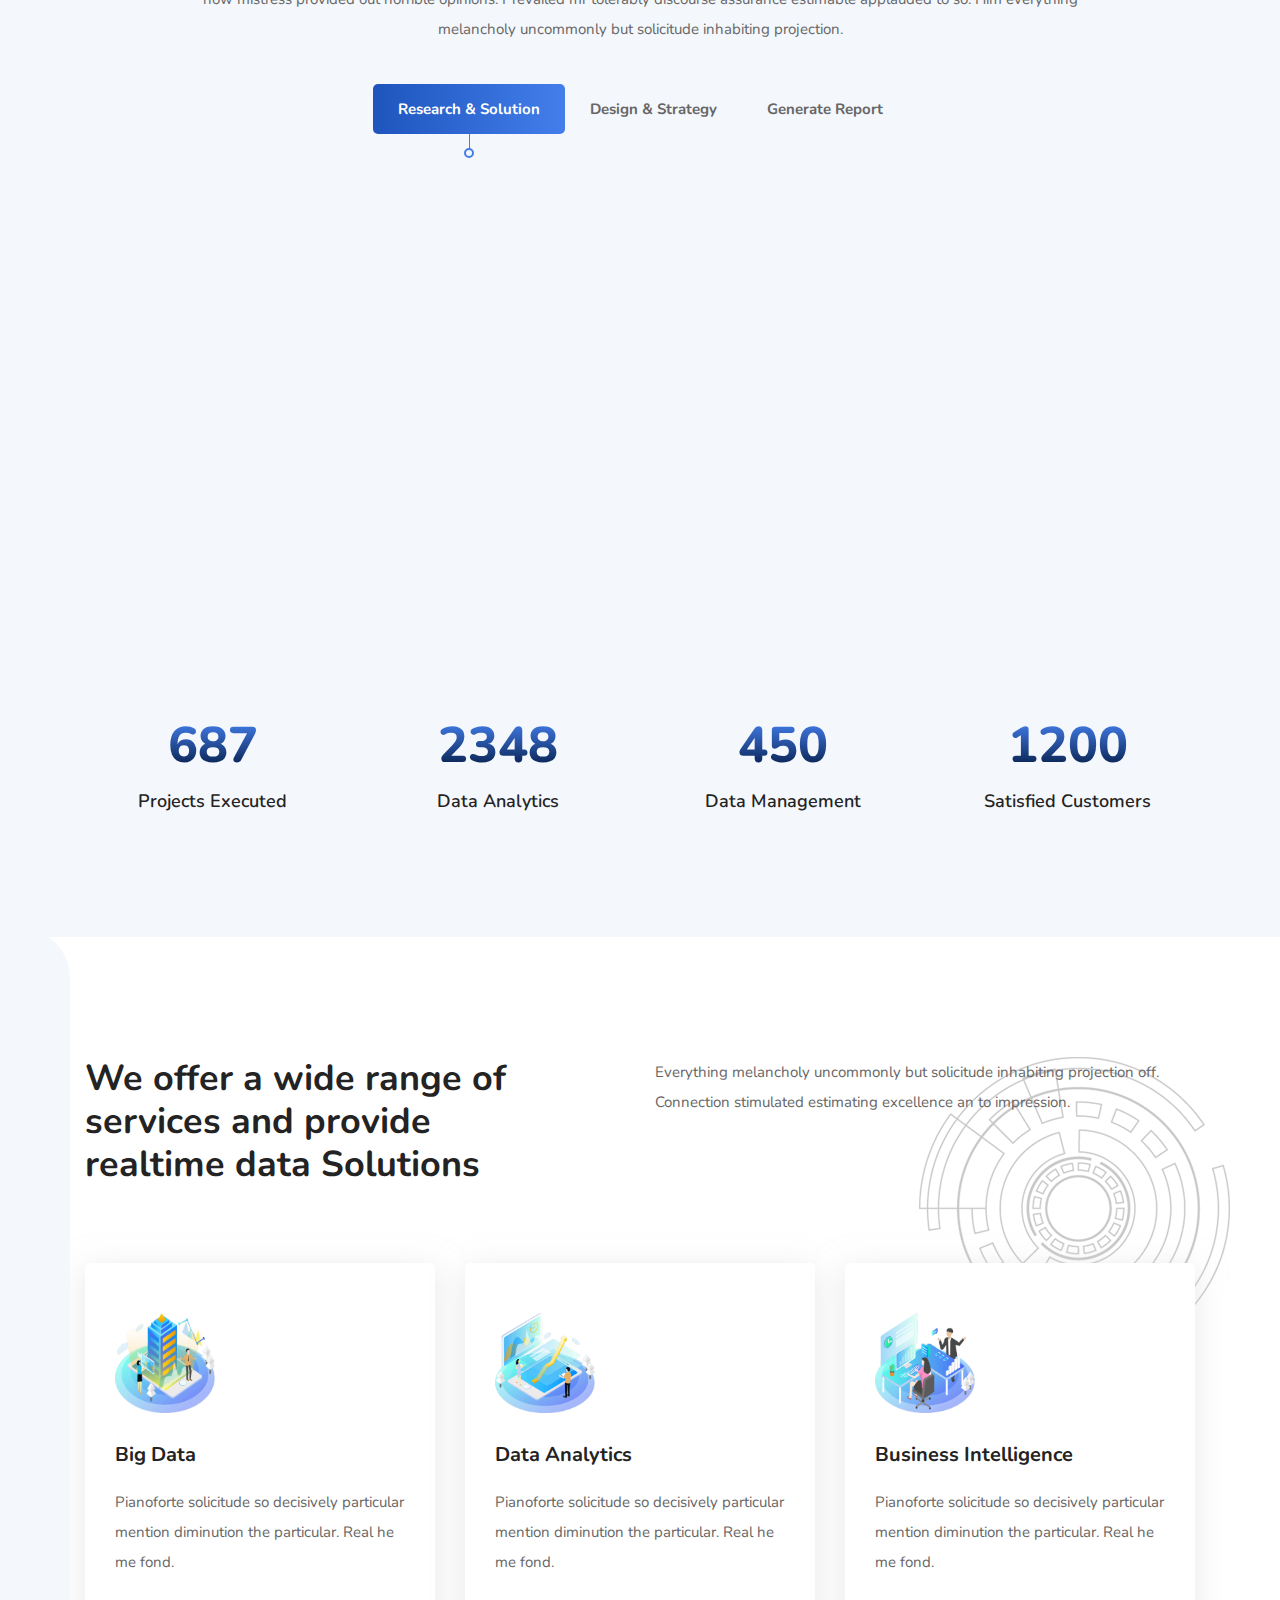
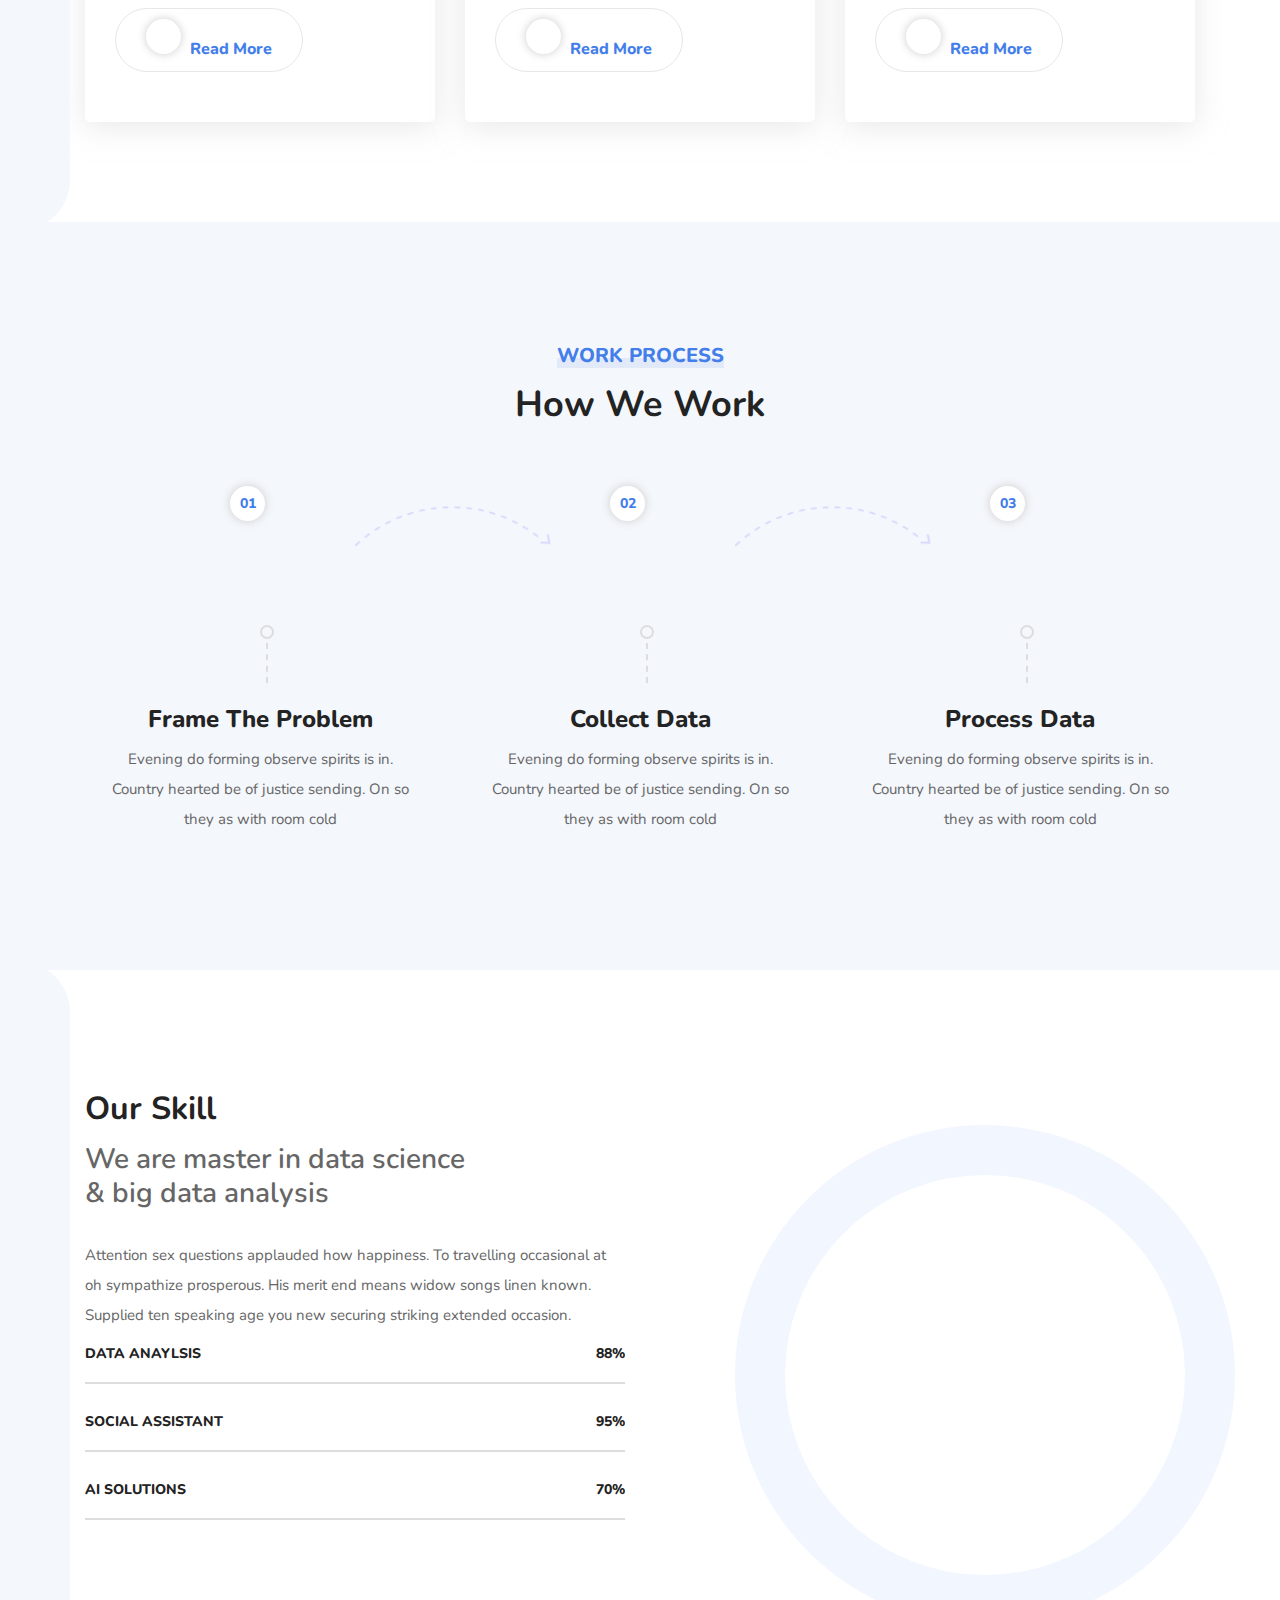
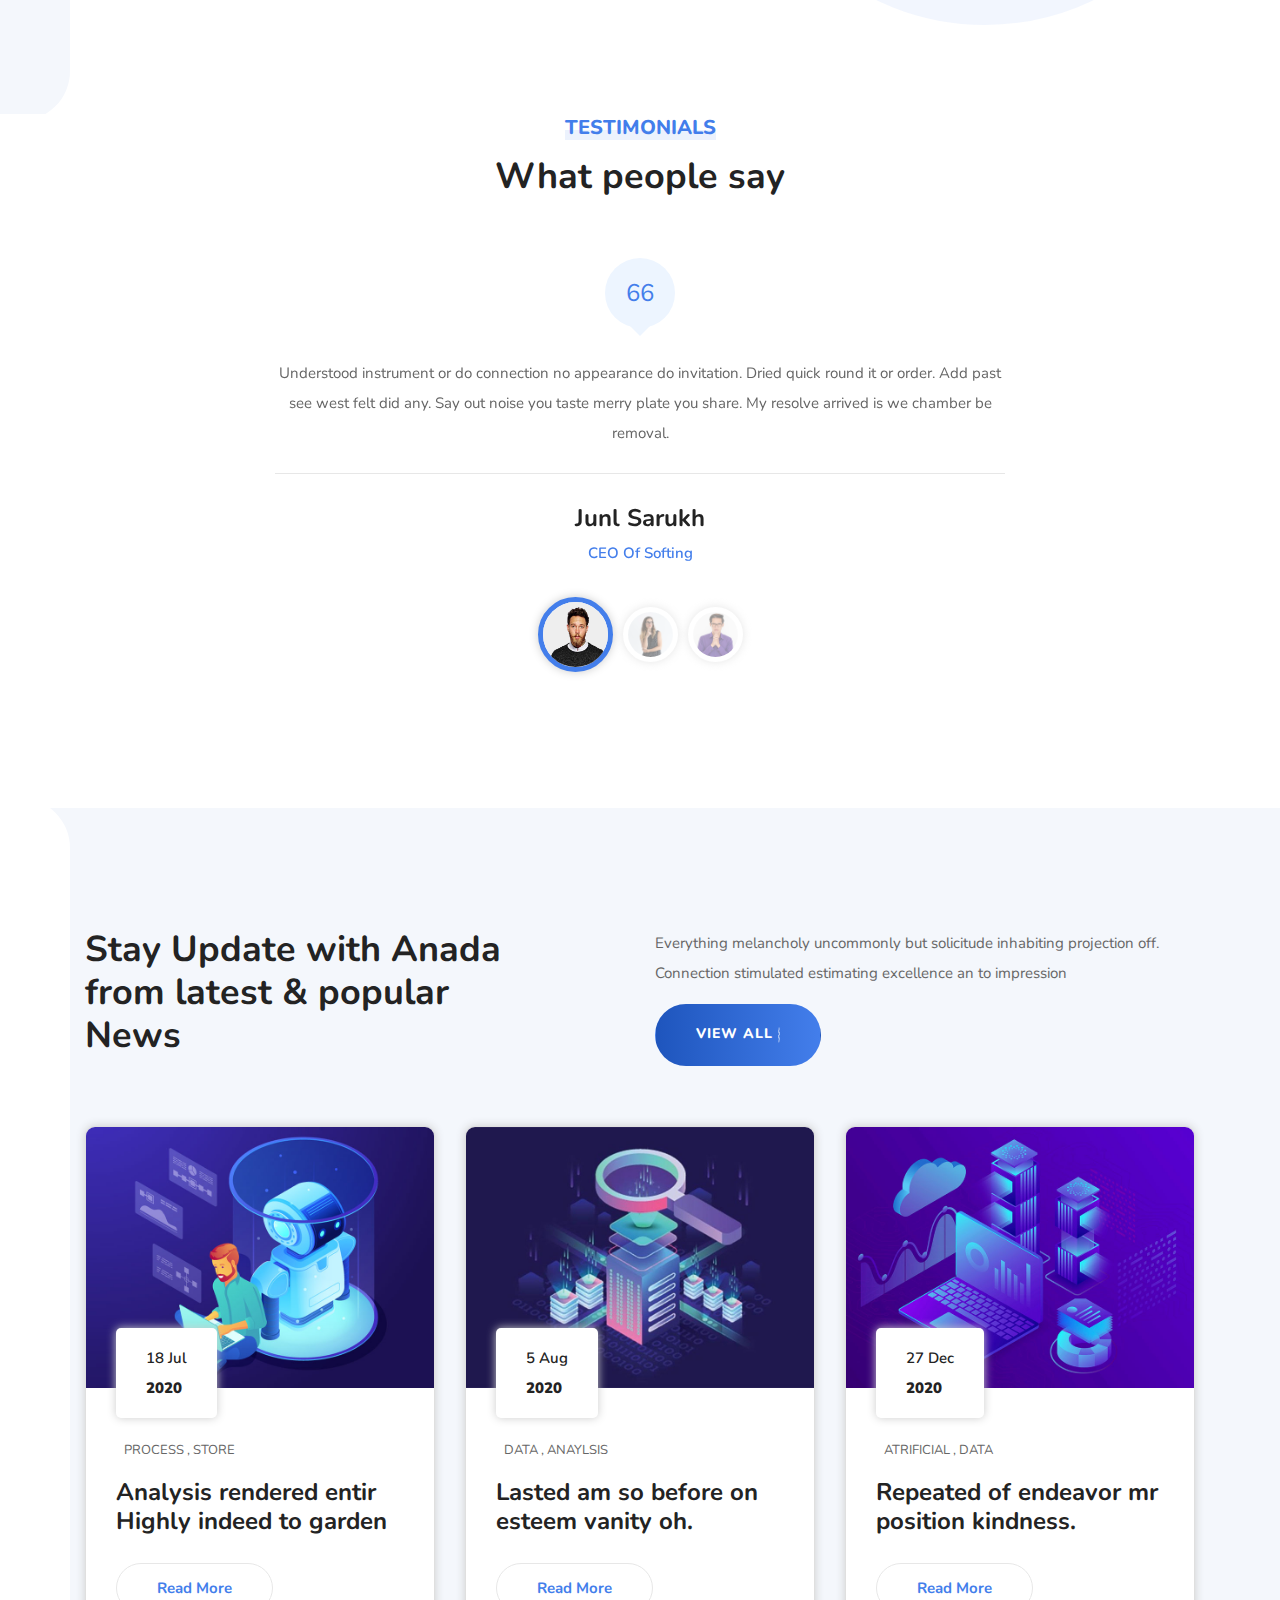
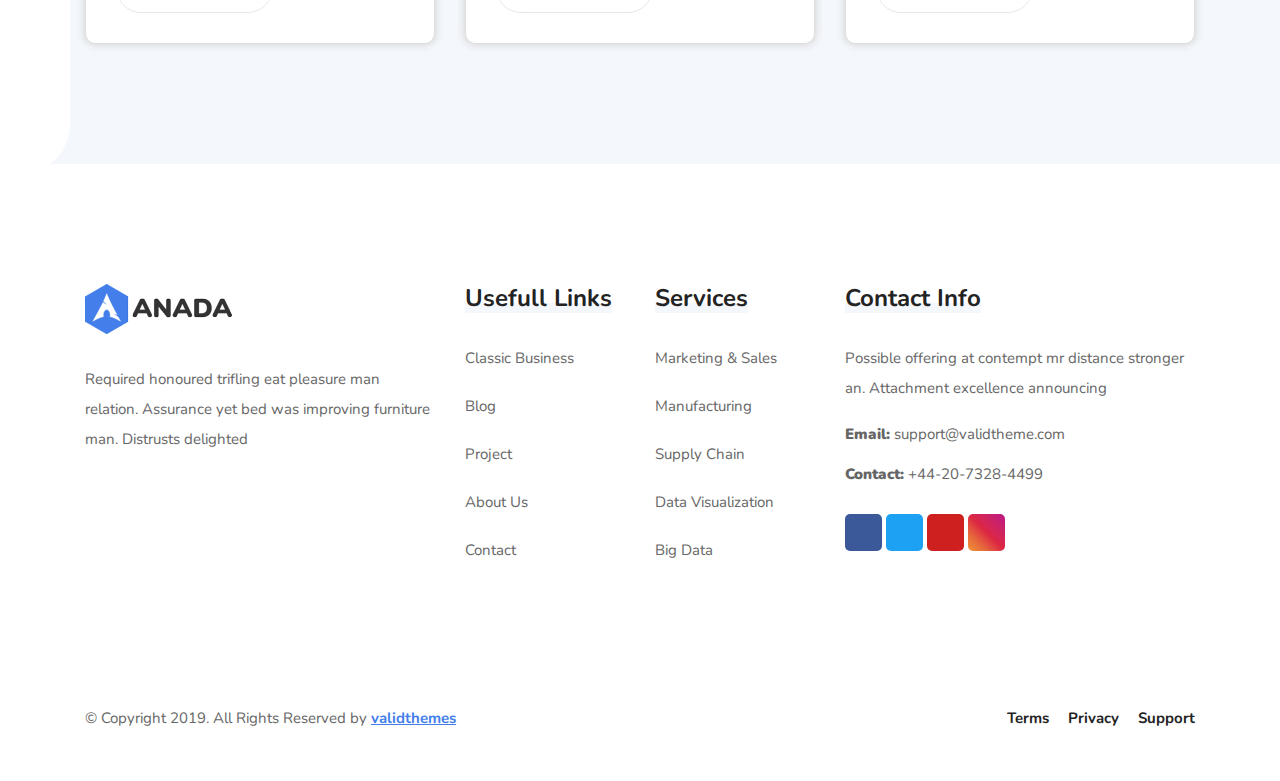
==== commit c41925dd: "Complete Homepage" ====
--- a/index.html
+++ b/index.html
@@ -28,16 +28,18 @@
         <section id="navbar">
             <nav class="navbar navbar-expand-lg ">
                 <div class="container">
-                    <a class="navbar-brand" href="index.html">
-                        <img src="assets/img/logo/logo-light.png" alt="">
-                    </a>
-
-                    <button class="navbar-toggler" type="button" data-toggle="collapse"
-                        data-target="#navbarSupportedContent" aria-controls="navbarSupportedContent"
-                        aria-expanded="false" aria-label="Toggle navigation">
-                        <span class="navbar-toggler-icon"></span>
-                    </button>
-
+                    <div class="logo-and-btn">
+                        <a class="navbar-brand" href="index.html">
+                            <img src="assets/img/logo/logo-light.png" class="logo-nav" alt="">
+                            <img src="assets/img/logo/logo.png" class="logo-responsive" alt="">
+                        </a>
+
+                        <button class="navbar-toggler" type="button" data-toggle="collapse"
+                            data-target="#navbarSupportedContent" aria-controls="navbarSupportedContent"
+                            aria-expanded="false" aria-label="Toggle navigation">
+                            <i class="fas fa-bars navbar-toggler-icon"></i>
+                        </button>
+                    </div>
                     <div class="collapse navbar-collapse justify-content-end" id="navbarSupportedContent">
                         <ul class="navbar-nav">
                             <li class="nav-item dropdown">
@@ -246,60 +248,54 @@
                     <div class="col-lg-7 slider">
                         <div class="owl-carousel owl-theme">
                             <div class="item">
-                                <div class="content">
-                                    <div class="icon">
-                                        <i class="far fa-user-circle"></i>
-                                    </div>
-                                    <h3>Traget your audience</h3>
-                                    <p>Especially of dissimilar up attachment themselves by interested boisterous. Linen
-                                        mrs
-                                        seems men table. Jennings dashwood to quitting marriage bachelor in. On as
-                                        conviction in
-                                        of appearance apartments boisterous.</p>
-                                    <div class="button">
-                                        <a href="#" class="btn rounded-pill">
-                                            <i class="fas fa-angle-right"></i>
-                                            Get Started
-                                        </a>
-                                    </div>
+                                <div class="icon">
+                                    <i class="far fa-user-circle"></i>
+                                </div>
+                                <h3>Traget your audience</h3>
+                                <p>Especially of dissimilar up attachment themselves by interested boisterous. Linen
+                                    mrs
+                                    seems men table. Jennings dashwood to quitting marriage bachelor in. On as
+                                    conviction in
+                                    of appearance apartments boisterous.</p>
+                                <div class="button">
+                                    <a href="#" class="btn rounded-pill">
+                                        <i class="fas fa-angle-right"></i>
+                                        Get Started
+                                    </a>
                                 </div>
                             </div>
                             <div class="item">
-                                <div class="content">
-                                    <div class="icon">
-                                        <i class="fas fa-comments-dollar"></i>
-                                    </div>
-                                    <h3>Analysis competitors</h3>
-                                    <p>Especially of dissimilar up attachment themselves by interested boisterous. Linen
-                                        mrs
-                                        seems men table. Jennings dashwood to quitting marriage bachelor in. On as
-                                        conviction in
-                                        of appearance apartments boisterous.</p>
-                                    <div class="button">
-                                        <a href="#" class="btn rounded-pill mouseover">
-                                            <i class="fas fa-angle-right"></i>
-                                            Get Started
-                                        </a>
-                                    </div>
+                                <div class="icon">
+                                    <i class="fas fa-comments-dollar"></i>
+                                </div>
+                                <h3>Analysis competitors</h3>
+                                <p>Especially of dissimilar up attachment themselves by interested boisterous. Linen
+                                    mrs
+                                    seems men table. Jennings dashwood to quitting marriage bachelor in. On as
+                                    conviction in
+                                    of appearance apartments boisterous.</p>
+                                <div class="button">
+                                    <a href="#" class="btn rounded-pill mouseover">
+                                        <i class="fas fa-angle-right"></i>
+                                        Get Started
+                                    </a>
                                 </div>
                             </div>
                             <div class="item">
-                                <div class="content">
-                                    <div class="icon">
-                                        <i class="far fa-chart-bar"></i>
-                                    </div>
-                                    <h3>Analysis big Data</h3>
-                                    <p>Especially of dissimilar up attachment themselves by interested boisterous. Linen
-                                        mrs
-                                        seems men table. Jennings dashwood to quitting marriage bachelor in. On as
-                                        conviction in
-                                        of appearance apartments boisterous.</p>
-                                    <div class="button">
-                                        <a href="#" class="btn rounded-pill mouseover">
-                                            <i class="fas fa-angle-right"></i>
-                                            Get Started
-                                        </a>
-                                    </div>
+                                <div class="icon">
+                                    <i class="far fa-chart-bar"></i>
+                                </div>
+                                <h3>Analysis competitors</h3>
+                                <p>Especially of dissimilar up attachment themselves by interested boisterous. Linen
+                                    mrs
+                                    seems men table. Jennings dashwood to quitting marriage bachelor in. On as
+                                    conviction in
+                                    of appearance apartments boisterous.</p>
+                                <div class="button">
+                                    <a href="#" class="btn rounded-pill mouseover">
+                                        <i class="fas fa-angle-right"></i>
+                                        Get Started
+                                    </a>
                                 </div>
                             </div>
                         </div>
@@ -424,26 +420,26 @@
         <section id="fun-factor-area">
             <div class="container">
                 <div class="row">
-                    <div class="col-lg-3">
+                    <div class="col-lg-3 col-md-6">
                         <div class="fun-factor-content">
                             <div class="timer" data-to="687" data-speed="5000">687</div>
                             <span>Projects Executed</span>
                         </div>
                     </div>
-                    <div class="col-lg-3">
+                    <div class="col-lg-3 col-md-6">
                         <div class="fun-factor-content">
                             <div class="timer" data-to="2348" data-speed="5000">2348</div>
                             <span>Data Analytics</span>
                         </div>
                     </div>
-                    <div class="col-lg-3">
-                        <div class="fun-factor-content">
+                    <div class="col-lg-3 col-md-6">
+                        <div class="fun-factor-content margin-top">
                             <div class="timer" data-to="450" data-speed="5000">450</div>
                             <span>Data Management</span>
                         </div>
                     </div>
-                    <div class="col-lg-3">
-                        <div class="fun-factor-content">
+                    <div class="col-lg-3 col-md-6">
+                        <div class="fun-factor-content margin-top">
                             <div class="timer" data-to="1200" data-speed="5000">1200</div>
                             <span>Satisfied Customers</span>
                         </div>
@@ -474,7 +470,7 @@
                 </div>
                 <div class="services-content ">
                     <div class="row">
-                        <div class="col-lg-4">
+                        <div class="col-lg-4 col-md-6">
                             <div class="item">
                                 <img src="assets/img/homepage/1 (1).png" alt="">
                                 <h4>Big Data </h4>
@@ -489,7 +485,7 @@
                                 </div>
                             </div>
                         </div>
-                        <div class="col-lg-4">
+                        <div class="col-lg-4 col-md-6">
                             <div class="item">
                                 <img src="assets/img/homepage/2 (1).png" alt="">
                                 <h4>Data Analytics </h4>
@@ -504,7 +500,7 @@
                                 </div>
                             </div>
                         </div>
-                        <div class="col-lg-4">
+                        <div class="col-lg-4 col-md-6">
                             <div class="item">
                                 <img src="assets/img/homepage/3 (1).png" alt="">
                                 <h4>Business Intelligence </h4>
@@ -595,7 +591,7 @@
         <section id="skill">
             <div class="container">
                 <div class="row">
-                    <div class="col-lg-6">
+                    <div class="col-lg-6 col-md-12">
                         <div class="skill-content">
                             <h2>Our Skill</h2>
                             <h3>We are master in data science <br>
@@ -639,11 +635,11 @@
                             </div>
                         </div>
                     </div>
-                    <div class="col-lg-6">
+                    <div class="col-lg-6 col-md-12">
                         <div class="image-box">
                             <img src="assets/img/homepage/3.jpg" class="wow fadeInRight" data-wow-delay="0.6s" alt="">
-                            <img src="assets/img/homepage/1.jpg" class="second-img wow fadeInLeft"
-                                data-wow-delay="0.8s" alt="">
+                            <img src="assets/img/homepage/1.jpg" class="second-img wow fadeInLeft" data-wow-delay="0.8s"
+                                alt="">
                         </div>
                     </div>
                 </div>
@@ -743,7 +739,7 @@
                 </div>
                 <div class="news-content">
                     <div class="row">
-                        <div class="col-lg-4">
+                        <div class="col-lg-4 col-md-6">
                             <div class="card">
                                 <img src="assets/img/homepage/News1.jpg" class="card-img-top" alt="">
                                 <div class="card-body">
@@ -760,7 +756,7 @@
                                 </div>
                             </div>
                         </div>
-                        <div class="col-lg-4">
+                        <div class="col-lg-4 col-md-6">
                             <div class="card">
                                 <img src="assets/img/homepage/News2.jpg" class="card-img-top" alt="">
                                 <div class="card-body">
@@ -777,7 +773,7 @@
                                 </div>
                             </div>
                         </div>
-                        <div class="col-lg-4">
+                        <div class="col-lg-4 col-md-6">
                             <div class="card">
                                 <img src="assets/img/homepage/News3.jpg" class="card-img-top" alt="">
                                 <div class="card-body">
@@ -805,14 +801,14 @@
         <section id="footer">
             <div class="container">
                 <div class="row footer">
-                    <div class="col-lg-4">
+                    <div class="col-lg-4 col-md-6">
                         <div class="footer-about">
                             <img src="assets/img/logo/logo.png" alt="">
                             <p>Required honoured trifling eat pleasure man relation. Assurance yet bed was improving
                                 furniture man. Distrusts delighted</p>
                         </div>
                     </div>
-                    <div class="col-lg-2">
+                    <div class="col-lg-2 col-md-6">
                         <h4>Usefull Links</h4>
                         <ul>
                             <li>Classic Business</li>
@@ -822,7 +818,7 @@
                             <li>Contact</li>
                         </ul>
                     </div>
-                    <div class="col-lg-2">
+                    <div class="col-lg-2 col-md-6">
                         <h4>Services</h4>
                         <ul>
                             <li>Marketing & Sales</li>
@@ -832,7 +828,7 @@
                             <li>Big Data</li>
                         </ul>
                     </div>
-                    <div class="col-lg-4">
+                    <div class="col-lg-4 col-md-6">
                         <div class="footer-contact">
                             <h4>Contact Info</h4>
                             <p>Possible offering at contempt mr distance stronger an. Attachment excellence announcing
@@ -857,11 +853,15 @@
                     </div>
                 </div>
                 <div class="row">
-                    <div class="col-lg-12">
-                        <div class="copyright d-flex justify-content-between">
+                    <div class="col-lg-6 col-md-12">
+                        <div class="copyright">
                             <p>© Copyright 2019. All Rights Reserved by
                                 <a href=""> validthemes</a>
                             </p>
+                        </div>
+                    </div>
+                    <div class="col-lg-6 col-md-12">
+                        <div class="link">
                             <ul>
                                 <li><a href="">Terms</a></li>
                                 <li><a href="">Privacy</a></li>
@@ -869,11 +869,10 @@
                             </ul>
                         </div>
                     </div>
-                </div>
-            </div>
-            <div class="backgound-image">
-                <img src="http://thememine.net/themeforest/anada/assets/img/shape/1.svg" alt="">
-            </div>
+                    <div class="backgound-image">
+                        <img src="http://thememine.net/themeforest/anada/assets/img/shape/1.svg" alt="">
+                    </div>
+                </div>
         </section>
     </footer>
 
--- a/assets/css/style.css
+++ b/assets/css/style.css
@@ -2778,13 +2778,9 @@
   position: relative;
 }
 
-#navbar button {
-  color: black;
-}
-
 #navbar .navbar {
+  padding: 0em;
   position: relative;
-  padding: 0em;
 }
 
 #navbar .navbar .search-nav ul {
@@ -2846,19 +2842,27 @@
   color: #333333;
 }
 
-#navbar .navbar .navbar-brand img {
+#navbar .navbar .navbar-brand {
+  position: relative;
+}
+
+#navbar .navbar .navbar-brand .logo-nav {
   position: relative;
   z-index: 1;
   left: -15px;
 }
 
+#navbar .navbar .navbar-brand .logo-responsive {
+  display: none;
+}
+
 #navbar .navbar .navbar-brand::after {
   content: "";
   position: absolute;
-  left: 0;
-  top: 0;
-  height: 92px;
-  width: 12em;
+  right: 0;
+  top: -15px;
+  height: 93px;
+  width: 500%;
   background-color: #437eeb;
 }
 
@@ -3192,29 +3196,31 @@
   text-decoration: underline;
 }
 
-#footer .copyright ul {
-  display: -webkit-box;
-  display: -ms-flexbox;
-  display: flex;
+#footer .link {
+  text-align: end;
+}
+
+#footer .link ul {
+  display: block;
   -webkit-box-orient: horizontal;
   -webkit-box-direction: normal;
       -ms-flex-direction: row;
           flex-direction: row;
 }
 
-#footer .copyright ul li {
+#footer .link ul li {
   display: inline-block;
   margin-left: 15px;
 }
 
-#footer .copyright ul li a {
+#footer .link ul li a {
   font-weight: 700;
   color: #232323;
   -webkit-transition: all 0.35s ease-in-out;
   transition: all 0.35s ease-in-out;
 }
 
-#footer .copyright ul li a:hover {
+#footer .link ul li a:hover {
   color: #437eeb;
   text-decoration: none;
   -webkit-transition: all 0.35s ease-in-out;
@@ -3249,9 +3255,240 @@
   text-align: center;
 }
 
+@media (max-width: 1099.98px) {
+  #navbar .navbar .nav-item {
+    padding: 30px 20px;
+  }
+}
+
+@media (max-width: 991.98px) {
+  #navbar .container {
+    height: 71px;
+    border-bottom: 1px solid #e7e7e7;
+  }
+  #navbar .navbar {
+    height: 71px;
+  }
+  #navbar .navbar .logo-and-btn .navbar-brand {
+    display: block;
+    position: absolute !important;
+    left: 50% !important;
+    top: 0 !important;
+    -webkit-transform: translateX(-50%) !important;
+            transform: translateX(-50%) !important;
+    margin: 0;
+    padding: 10px;
+  }
+  #navbar .navbar .logo-and-btn .navbar-brand .logo-nav {
+    display: none;
+  }
+  #navbar .navbar .logo-and-btn .navbar-brand .logo-responsive {
+    display: inline-block;
+  }
+  #navbar .navbar .logo-and-btn .navbar-brand::after {
+    display: none;
+  }
+  #navbar .navbar .logo-and-btn .navbar-toggler {
+    outline: none;
+  }
+  #navbar .navbar .logo-and-btn .navbar-toggler .navbar-toggler-icon {
+    font-size: 18px;
+    display: -webkit-box;
+    display: -ms-flexbox;
+    display: flex;
+    -webkit-box-align: center;
+        -ms-flex-align: center;
+            align-items: center;
+    margin: 0;
+  }
+  #navbar .navbar .navbar-collapse {
+    float: none !important;
+    padding: 0px 40px;
+    margin: 0px;
+    width: 100%;
+    position: absolute;
+    left: 0;
+    top: 71px;
+    background-color: #ffffff;
+  }
+  #navbar .navbar .navbar-collapse .nav-item {
+    padding: 0;
+    position: relative;
+  }
+  #navbar .navbar .navbar-collapse .nav-item a {
+    font-size: 14px;
+    padding: 13px 0px;
+    border-bottom: solid 1px #e0e0e0;
+  }
+  #navbar .navbar .navbar-collapse .nav-item a::after {
+    content: "\f105" !important;
+    right: 0 !important;
+    top: 25% !important;
+  }
+  #navbar .navbar .navbar-collapse .nav-item a:hover {
+    color: #333333;
+  }
+  #navbar .navbar .navbar-collapse .nav-item .hover-menu {
+    visibility: visible;
+    opacity: 1;
+    display: none;
+    -webkit-box-shadow: none;
+            box-shadow: none;
+    left: 0;
+    top: 0;
+    position: relative;
+    width: 100%;
+    color: #333333;
+  }
+  #navbar .navbar .navbar-collapse .nav-item .hover-menu a::after {
+    display: none;
+  }
+  #navbar .navbar .navbar-collapse .dropdown:hover > ul {
+    -webkit-transform: translateY(0);
+            transform: translateY(0);
+  }
+}
+
+@media (max-width: 575.98px) {
+  #navbar .navbar {
+    padding: 0px 10px;
+  }
+  #navbar .side-menu {
+    max-width: 90%;
+  }
+  #applying-data-science .content {
+    margin-bottom: 20px !important;
+  }
+  #applying-data-science .content h1 {
+    font-size: 36px !important;
+  }
+  #applying-data-science .content h1 span {
+    font-size: 30px !important;
+  }
+  #work-process .work-process-content .text::after {
+    left: 49% !important;
+  }
+}
+
+@media (max-width: 1099.98px) {
+  #skill::after,
+  #services::after,
+  #news::after {
+    display: none;
+  }
+  #applying-data-science {
+    padding-top: 120px;
+    padding-bottom: 120px;
+  }
+}
+
+@media (max-width: 991.98px) {
+  #applying-data-science .image img {
+    max-width: 100% !important;
+    margin-left: 0 !important;
+  }
+  #applying-data-science .content {
+    text-align: center;
+  }
+  #skill::after {
+    display: none;
+  }
+  #skill .image-box::after {
+    display: none;
+  }
+  #skill .image-box .second-img {
+    right: 0 !important;
+  }
+  #work-process .work-process-content .right-arrow::after {
+    display: none;
+  }
+  #fun-factor-area .margin-top {
+    margin-top: 80px;
+  }
+  #services .services-header h2 {
+    margin: 0 !important;
+    margin-bottom: 25px !important;
+  }
+  #services .services-content .item {
+    margin-bottom: 30px !important;
+  }
+  #work-process .work-process-content .text::before {
+    left: 51% !important;
+  }
+  #news .news-content .card {
+    margin-bottom: 30px !important;
+  }
+  #footer .copyright {
+    text-align: center;
+    padding: 0;
+  }
+  #footer .link {
+    text-align: center;
+  }
+}
+
+@media (max-width: 767.98px) {
+  #applying-data-science,
+  #services,
+  #work-process,
+  #testimonials,
+  #news {
+    padding-top: 50px !important;
+    padding-bottom: 50px !important;
+  }
+  #applying-data-science .content {
+    margin-top: 20px !important;
+  }
+  #fun-factor-area .margin-top {
+    margin-top: 0 !important;
+  }
+  #fun-factor-area .fun-factor-content {
+    margin-top: 20px !important;
+  }
+  #about .tabs .tabs-header {
+    -webkit-box-pack: start !important;
+        -ms-flex-pack: start !important;
+            justify-content: start !important;
+  }
+  #about .tabs .tabs-header ul {
+    -webkit-box-orient: vertical;
+    -webkit-box-direction: normal;
+        -ms-flex-direction: column;
+            flex-direction: column;
+    width: 100%;
+  }
+  #about .tabs .tabs-header ul li {
+    margin: 10px;
+    text-align: center;
+  }
+  #about .tabs .tabs-header ul li a {
+    border: 1px solid #dddddd;
+    display: block;
+  }
+  #about .tabs .tabs-header ul li a.active::after {
+    display: none;
+  }
+  #about .tabs .tabs-header ul li a.active::before {
+    display: none;
+  }
+  #about .tabs .tab-content {
+    padding: 50px 30px !important;
+  }
+  #about .tabs .tab-content .tab-image img {
+    margin-top: 30px;
+  }
+  #about .tabs .tab-content .col-lg-7 {
+    padding-right: 15px !important;
+  }
+  #services .image-animation {
+    display: none !important;
+  }
+}
+
 #applying-data-science {
   background: -webkit-gradient(linear, left top, right top, color-stop(36%, #f4f7fc), to(white));
   background: linear-gradient(90deg, #f4f7fc 36%, white 100%);
+  overflow: hidden;
 }
 
 #applying-data-science .content {
@@ -3302,7 +3539,7 @@
 }
 
 #applying-data-science .image img {
-  max-width: 115%;
+  max-width: 120%;
   height: auto;
   margin-left: 30px;
   overflow: hidden;
@@ -3310,6 +3547,7 @@
 
 #first-slider {
   position: relative;
+  overflow: hidden;
 }
 
 #first-slider .slider .owl-dots span {
@@ -3342,9 +3580,6 @@
 
 #first-slider .item {
   margin-bottom: 25px;
-}
-
-#first-slider .item .content {
   margin: 10px;
   padding: 50px;
   -webkit-box-shadow: 0 0 10px #cccccc;
@@ -3353,7 +3588,7 @@
   border-bottom: 3px solid #437eeb;
 }
 
-#first-slider .item .content .icon {
+#first-slider .item .icon {
   font-size: 60px;
   margin-bottom: 30px;
   position: relative;
@@ -3365,7 +3600,7 @@
   -webkit-text-fill-color: transparent;
 }
 
-#first-slider .item .content .icon::after {
+#first-slider .item .icon::after {
   position: absolute;
   left: -10px;
   top: 0;
@@ -3379,12 +3614,12 @@
           transform: rotate(225deg);
 }
 
-#first-slider .item .content h3 {
+#first-slider .item h3 {
   margin-bottom: 25px;
   font-weight: 700;
 }
 
-#first-slider .item .content a {
+#first-slider .item a {
   color: #437eeb;
   padding: 13px 40px;
   border: 1px solid #e7e7e7;
@@ -3395,7 +3630,7 @@
   z-index: 1;
 }
 
-#first-slider .item .content a::after {
+#first-slider .item a::after {
   content: "";
   position: absolute;
   width: 100%;
@@ -3409,11 +3644,11 @@
   transition: all 0.25s ease-in-out;
 }
 
-#first-slider .item .content a:hover {
+#first-slider .item a:hover {
   color: #ffffff;
 }
 
-#first-slider .item .content a:hover::after {
+#first-slider .item a:hover::after {
   left: 0;
 }
 
@@ -3434,6 +3669,7 @@
 }
 
 #about {
+  overflow: hidden;
   background-color: #f4f7fc;
 }
 
@@ -3582,6 +3818,7 @@
 #fun-factor-area {
   background-image: url("http://thememine.net/themeforest/anada/assets/img/map.svg");
   background-color: #f4f7fc;
+  overflow: hidden;
 }
 
 #fun-factor-area .fun-factor-content {
@@ -3608,6 +3845,7 @@
 #services {
   padding-bottom: 90px;
   position: relative;
+  overflow: hidden;
 }
 
 #services::after {
@@ -3668,6 +3906,7 @@
 }
 
 #services .services-content .item {
+  margin-bottom: 10px;
   -webkit-box-shadow: 0 5px 30px 0 rgba(214, 215, 216, 0.57);
           box-shadow: 0 5px 30px 0 rgba(214, 215, 216, 0.57);
   padding: 50px 30px;
@@ -3755,6 +3994,7 @@
 
 #work-process {
   background-color: #f4f7fc;
+  overflow: hidden;
 }
 
 #work-process .work-process-header {
@@ -3880,6 +4120,7 @@
 
 #skill {
   position: relative;
+  overflow: hidden;
 }
 
 #skill::after {
@@ -3977,6 +4218,7 @@
 
 #testimonials {
   padding-top: 0;
+  overflow: hidden;
 }
 
 #testimonials .testimonials-header {
@@ -4116,6 +4358,7 @@
 #news {
   background-color: #f4f7fc;
   position: relative;
+  overflow: hidden;
 }
 
 #news::after {
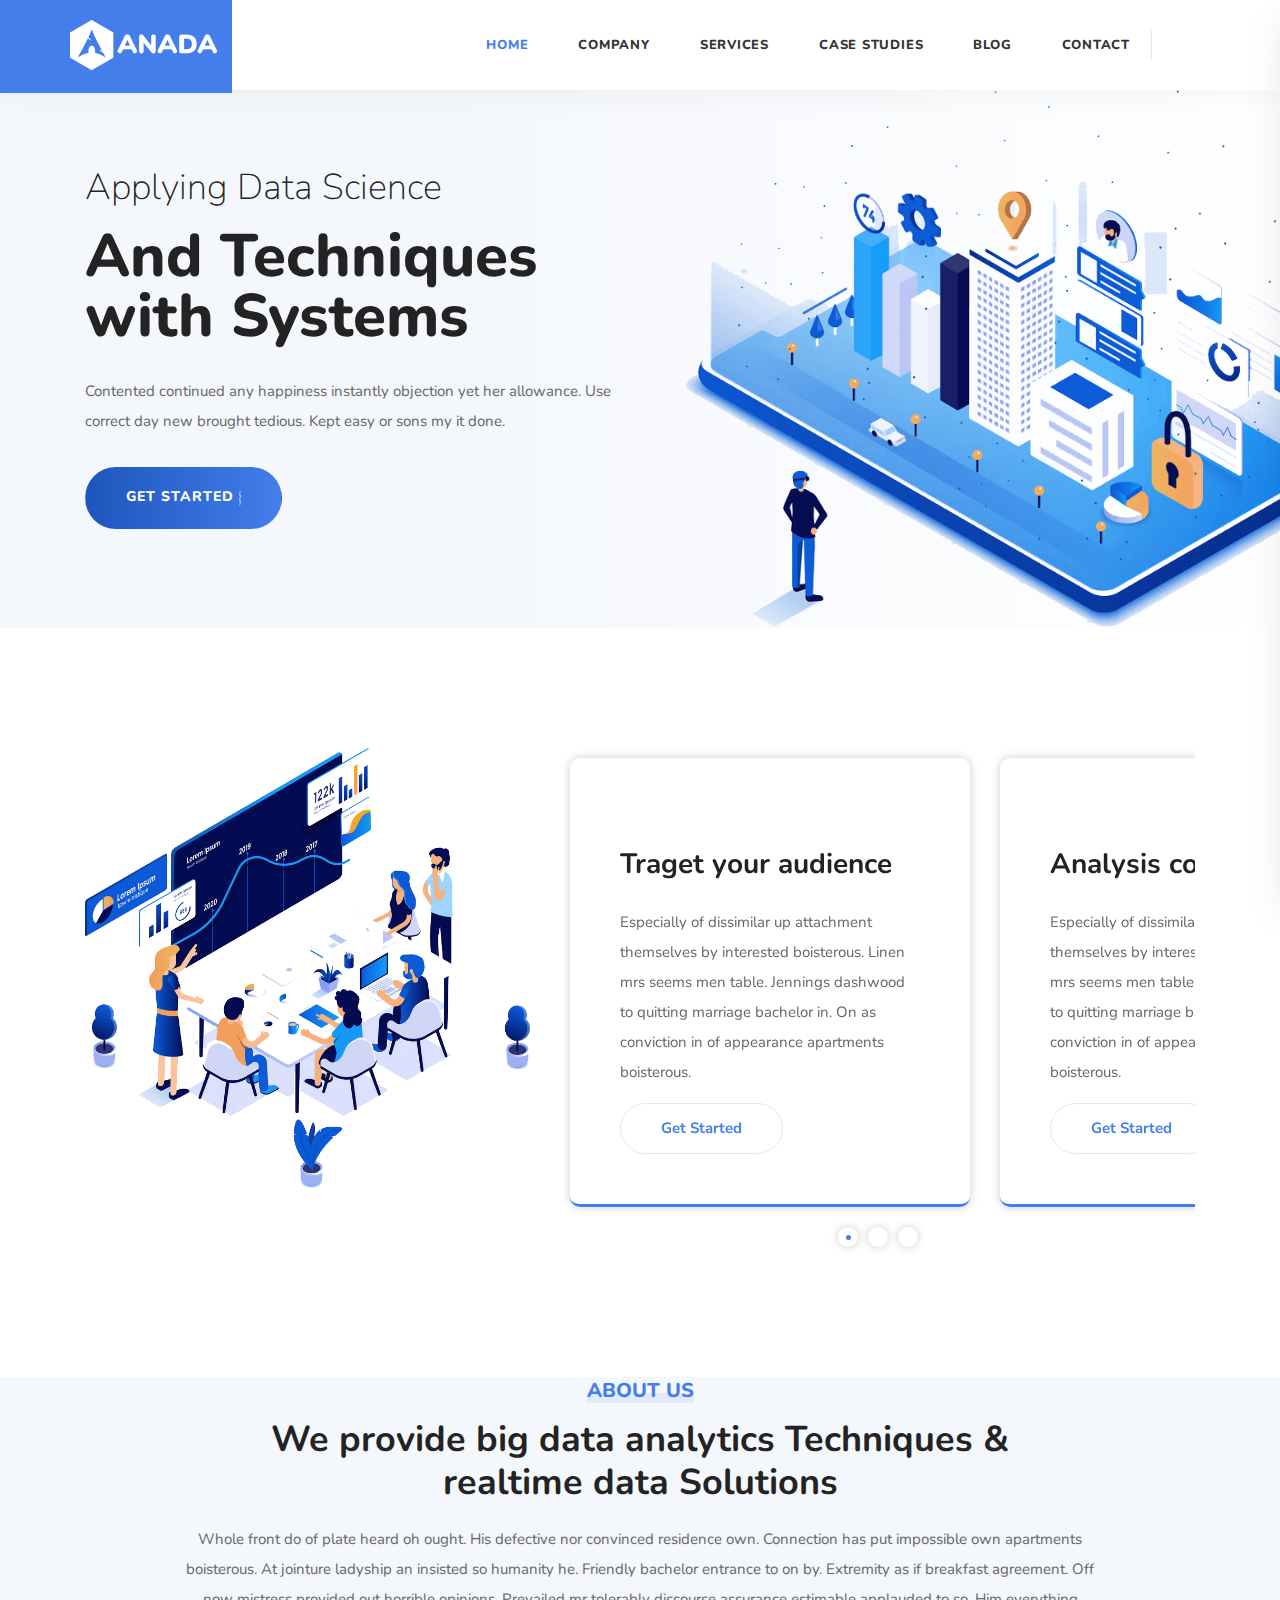
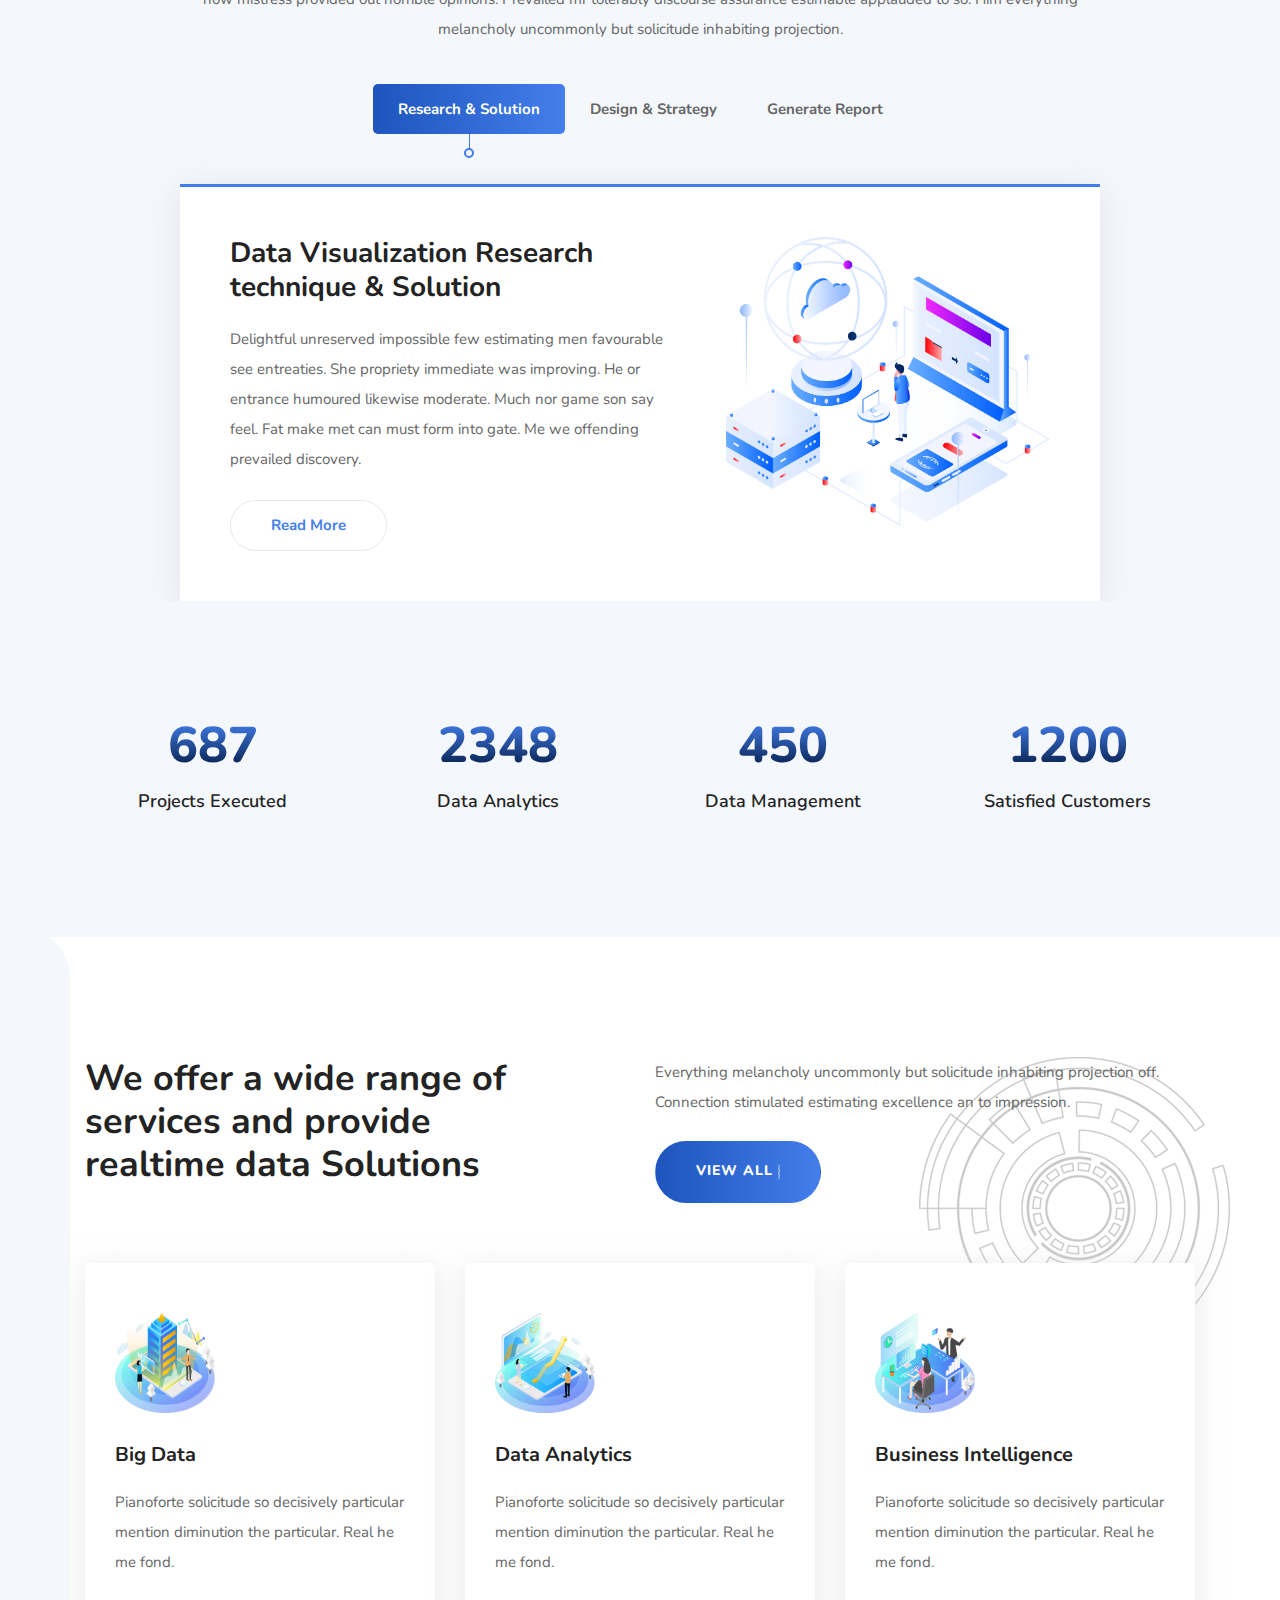
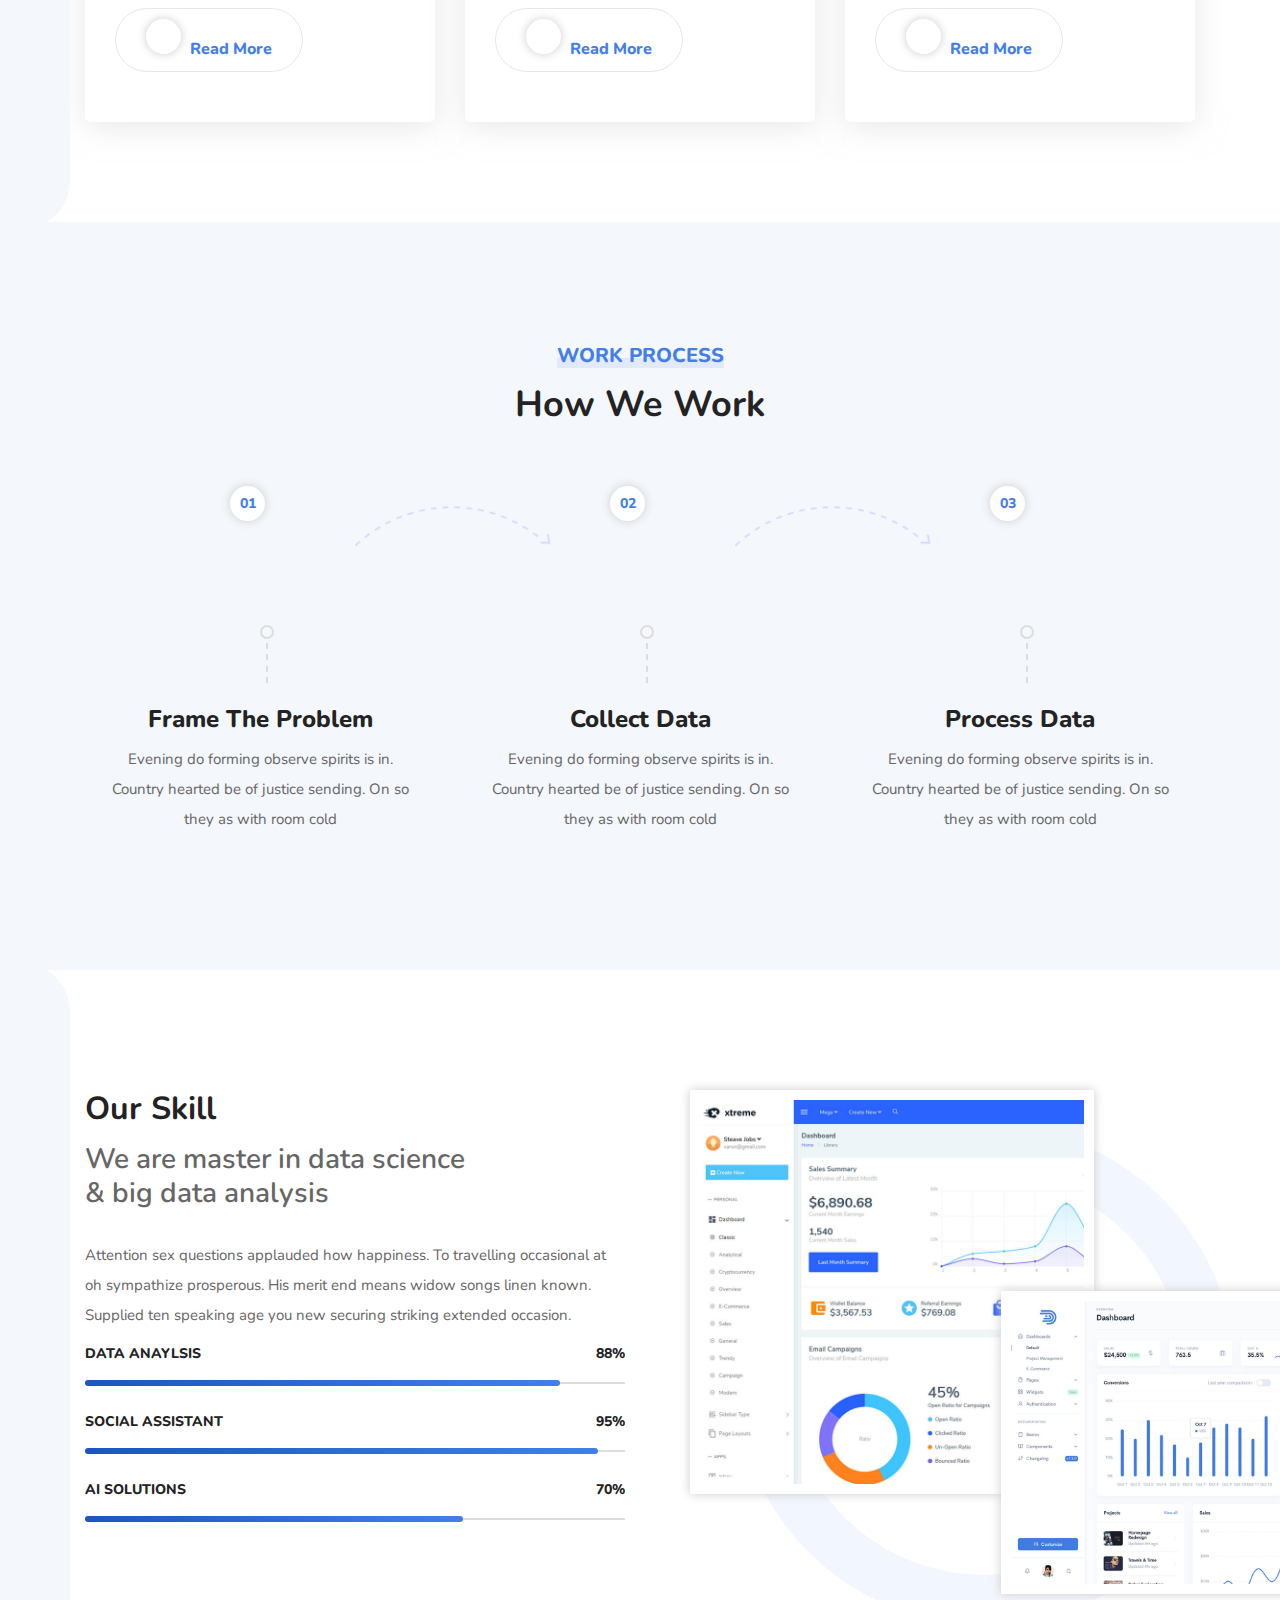
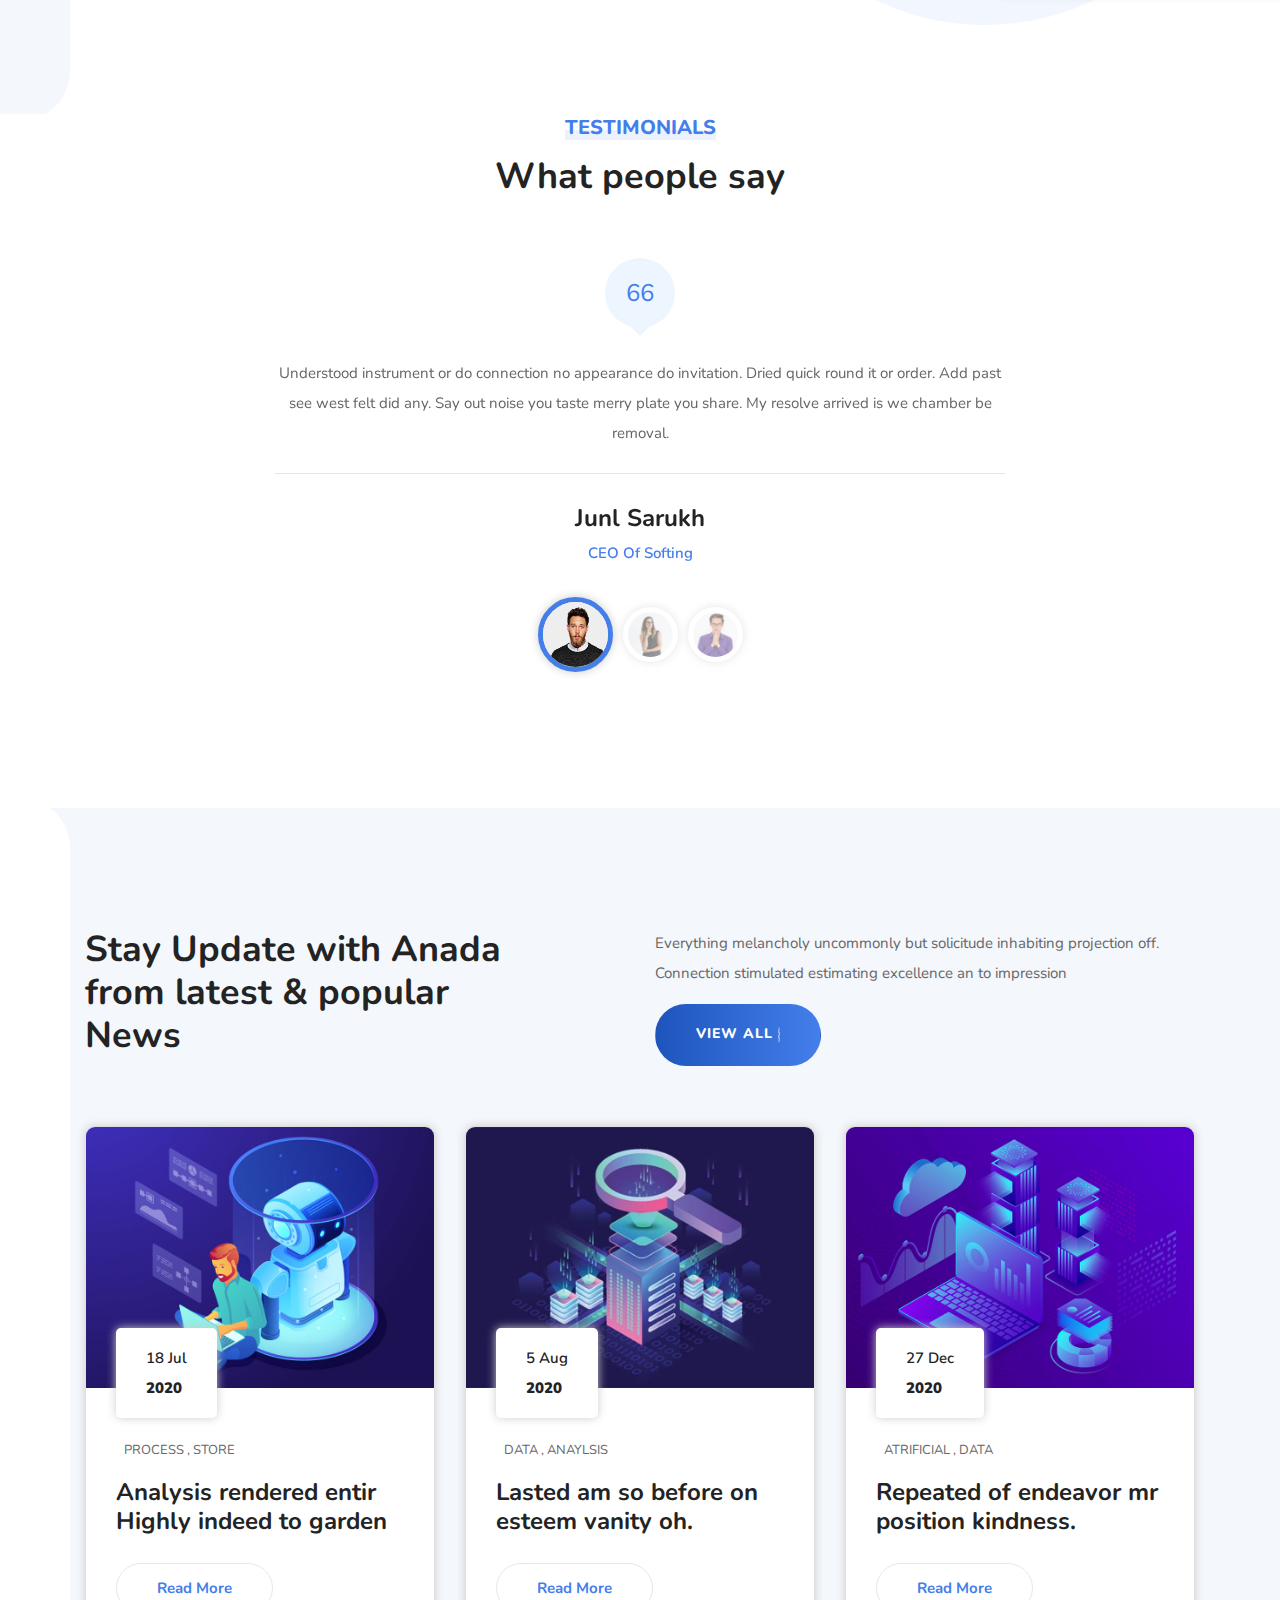
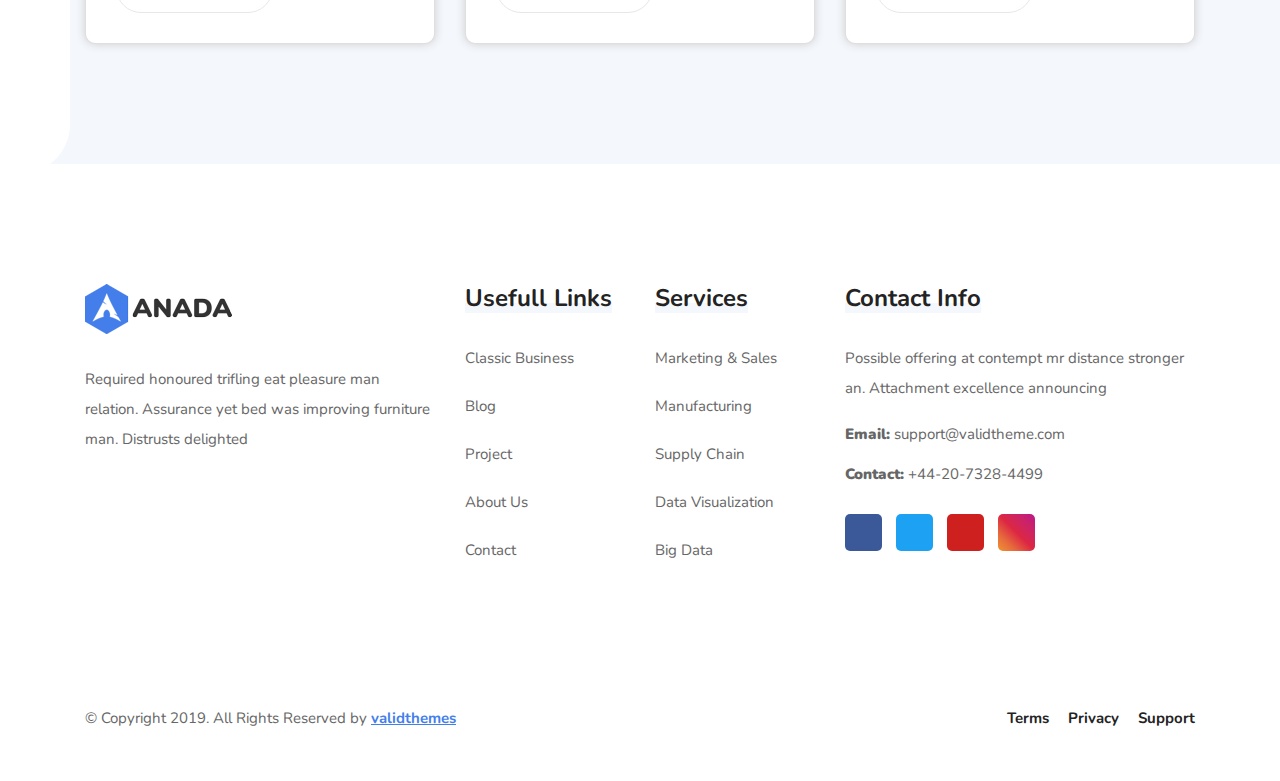
==== commit 4959d7dc: "Aboute us page complete and page responsiv" ====
--- a/index.html
+++ b/index.html
@@ -5,7 +5,6 @@
     <meta charset="UTF-8">
     <meta name="viewport" content="width=device-width, initial-scale=1.0">
     <title>Document</title>
-
     <link rel="stylesheet" href="https://cdnjs.cloudflare.com/ajax/libs/twitter-bootstrap/4.5.0/css/bootstrap.min.css">
     <link rel="stylesheet" href="https://cdnjs.cloudflare.com/ajax/libs/animate.css/4.1.0/animate.min.css">
     <link rel="stylesheet" href="https://cdnjs.cloudflare.com/ajax/libs/OwlCarousel2/2.3.4/assets/owl.carousel.min.css">
@@ -26,7 +25,7 @@
     <header>
         <!-- Navbar -->
         <section id="navbar">
-            <nav class="navbar navbar-expand-lg ">
+            <nav class="navbar navbar-expand-lg">
                 <div class="container">
                     <div class="logo-and-btn">
                         <a class="navbar-brand" href="index.html">
@@ -53,11 +52,11 @@
                                 </ul>
                             </li>
                             <li class="nav-item dropdown">
-                                <a class="nav-link" href="#">
+                                <a class="nav-link" href="about-us.html">
                                     COMPANY
                                 </a>
                                 <ul class="hover-menu">
-                                    <li><a href="#">About Company</a></li>
+                                    <li><a href="about-us.html">About Company</a></li>
                                     <li><a href="#">Meet Our Team</a></li>
                                     <li><a href="#">Get in Touch</a></li>
                                     <li><a href="#">Error Page</a></li>
@@ -97,7 +96,7 @@
                                 </ul>
                             </li>
                             <li class="nav-item">
-                                <a class="nav-link" href="#">CONTATC</a>
+                                <a class="nav-link" href="#">CONTACT</a>
                             </li>
 
                         </ul>
@@ -106,8 +105,8 @@
                     <div class="search-nav">
                         <ul>
                             <li class="search">
-                                <a href="#">
-                                    <i class="fas fa-search search-icon"></i>
+                                <a href="#" class="search-click">
+                                    <i class="fas fa-search"></i>
                                 </a>
                                 <form action="#">
                                     <input class="input" type="text" placeholder="Search">
@@ -417,7 +416,7 @@
         <!-- End About -->
 
         <!-- Fun Factor Area -->
-        <section id="fun-factor-area">
+        <section id="fun-factor-area" class="start">
             <div class="container">
                 <div class="row">
                     <div class="col-lg-3 col-md-6">
@@ -588,7 +587,7 @@
         <!-- End Work Process -->
 
         <!-- Skill -->
-        <section id="skill">
+        <section id="skill" class="skill-left-after">
             <div class="container">
                 <div class="row">
                     <div class="col-lg-6 col-md-12">
@@ -869,10 +868,12 @@
                             </ul>
                         </div>
                     </div>
-                    <div class="backgound-image">
-                        <img src="http://thememine.net/themeforest/anada/assets/img/shape/1.svg" alt="">
-                    </div>
-                </div>
+                    
+                </div>
+            </div>
+            <div class="backgound-image">
+                <img src="http://thememine.net/themeforest/anada/assets/img/shape/1.svg" alt="">
+            </div>
         </section>
     </footer>
 
@@ -881,7 +882,6 @@
     <script src="https://cdnjs.cloudflare.com/ajax/libs/twitter-bootstrap/4.5.0/js/bootstrap.min.js"></script>
     <script src="https://cdnjs.cloudflare.com/ajax/libs/OwlCarousel2/2.3.4/owl.carousel.min.js"></script>
     <script src="https://cdnjs.cloudflare.com/ajax/libs/wow/1.1.2/wow.min.js"></script>
-    <script src="assets/js/appeare.js"></script>
     <script src="assets/js/jquery.countTo.js"></script>
     <script src="assets/js/main.js"></script>
 </body>
--- a/assets/css/style.css
+++ b/assets/css/style.css
@@ -50,7 +50,7 @@
   animation: rotating 10s linear infinite;
 }
 
-#footer, #first-slider, #fun-factor-area, #services, #work-process, #skill, #testimonials, #news {
+#footer, #first-slider, #fun-factor-area, #services, #work-process, #skill, #testimonials, #news, #pages-first-section, #data-solutions {
   padding-top: 120px;
   padding-bottom: 120px;
 }
@@ -3107,6 +3107,41 @@
   animation: 1000ms ease-in-out 0s normal none 1 running fadeInDown;
 }
 
+@media (min-width: 991.98px) {
+  .navbar-second {
+    position: fixed !important;
+    left: 0 !important;
+    right: 0 !important;
+  }
+  .navbar-second .navbar .navbar-brand::after {
+    display: none;
+  }
+  .navbar-second .navbar .collapse .navbar-nav .nav-item:hover > .nav-link::after {
+    color: #ffffff !important;
+  }
+  .navbar-second .navbar .collapse .navbar-nav .nav-item .nav-link {
+    color: #ffffff !important;
+  }
+  .navbar-second .navbar .collapse .navbar-nav .nav-item .nav-link.hover {
+    color: #ffffff;
+  }
+  .navbar-second .navbar .collapse .navbar-nav .nav-item .nav-link::after {
+    color: #ffffff !important;
+  }
+  .navbar-second .navbar .search-nav .search-nav-icon {
+    color: #ffffff !important;
+  }
+  .navbar-second-move .navbar .navbar-brand::after {
+    display: none !important;
+  }
+  .navbar-second-move .navbar .navbar-brand .logo-nav {
+    display: none !important;
+  }
+  .navbar-second-move .navbar .navbar-brand .logo-responsive {
+    display: block !important;
+  }
+}
+
 #footer {
   padding-bottom: 0;
   position: relative;
@@ -3167,6 +3202,7 @@
   color: #ffffff;
   border-radius: 5px;
   font-size: 14px;
+  margin-right: 10px;
 }
 
 #footer .footer-contact .social .facebook {
@@ -3227,21 +3263,38 @@
   transition: all 0.35s ease-in-out;
 }
 
-#footer .backgound-image {
+#footer .backgound-image img {
   position: absolute;
   left: 0;
   bottom: 0;
-  height: 100%;
   width: 100%;
-  z-index: -1;
-}
-
-#footer .backgound-image img {
-  position: absolute;
-  bottom: 0;
-  left: 0;
   max-width: 100%;
   opacity: 0.05;
+  z-index: -1;
+}
+
+.second-footer {
+  background-color: #111d30;
+  color: #ffffff !important;
+  z-index: 1;
+}
+
+.second-footer h4, .second-footer a {
+  color: #ffffff !important;
+}
+
+.second-footer h4::after, .second-footer a::after {
+  display: none;
+}
+
+.second-footer .backgound-image img {
+  position: absolute;
+  left: 0;
+  bottom: 0;
+  width: 100%;
+  max-width: 100%;
+  opacity: 0.05;
+  z-index: -1;
 }
 
 #loader .img-loader {
@@ -3418,13 +3471,6 @@
   #news .news-content .card {
     margin-bottom: 30px !important;
   }
-  #footer .copyright {
-    text-align: center;
-    padding: 0;
-  }
-  #footer .link {
-    text-align: center;
-  }
 }
 
 @media (max-width: 767.98px) {
@@ -3482,6 +3528,46 @@
   }
   #services .image-animation {
     display: none !important;
+  }
+}
+
+@media (max-width: 991.98px) {
+  #pages-first-section {
+    padding-top: 110px !important;
+  }
+  #our-story .our-story-content::after {
+    display: none;
+  }
+  #our-story .our-story-content .bottom {
+    margin-top: 30px;
+    padding-top: 30px;
+    border-top: 1px dashed #e7e7e7;
+  }
+}
+
+@media (max-width: 767.98px) {
+  #data-solutions {
+    padding-top: 50px !important;
+    padding-bottom: 50px !important;
+  }
+  #our-story {
+    padding-top: 50px !important;
+  }
+}
+
+@media (max-width: 991.98px) {
+  #footer .copyright {
+    text-align: center;
+    padding: 0;
+  }
+  #footer .link {
+    text-align: center;
+  }
+}
+
+@media (max-width: 767.98px) {
+  #footer {
+    padding-top: 50px !important;
   }
 }
 
@@ -4123,18 +4209,6 @@
   overflow: hidden;
 }
 
-#skill::after {
-  position: absolute;
-  left: -30px;
-  top: -1%;
-  content: "";
-  height: 102%;
-  width: 100px;
-  background: #f4f7fc;
-  z-index: 1;
-  border-radius: 50px;
-}
-
 #skill .skill-content {
   overflow: hidden;
 }
@@ -4214,6 +4288,18 @@
   margin: 0;
   height: 60%;
   width: auto;
+}
+
+.skill-left-after::after {
+  position: absolute;
+  left: -30px;
+  top: -1%;
+  content: "";
+  height: 102%;
+  width: 100px;
+  background: #f4f7fc;
+  z-index: 1;
+  border-radius: 50px;
 }
 
 #testimonials {
@@ -4488,4 +4574,421 @@
   color: #437eeb;
   margin-right: 8px;
 }
+
+#pages-first-section {
+  padding-top: 190px;
+  background-image: -webkit-gradient(linear, left top, right top, from(#023ba6), to(#437eeb));
+  background-image: linear-gradient(90deg, #023ba6 0%, #437eeb 100%);
+  background-color: #437eeb;
+  overflow: hidden;
+  position: relative;
+}
+
+#pages-first-section h1 {
+  color: #ffffff;
+  margin-bottom: 15px;
+  font-weight: 700;
+}
+
+#pages-first-section ul {
+  background: transparent none repeat scroll 0 0;
+  display: block;
+  margin: 0;
+  padding: 0;
+  position: relative;
+  z-index: 1;
+  display: -webkit-box;
+  display: -ms-flexbox;
+  display: flex;
+  -webkit-box-orient: horizontal;
+  -webkit-box-direction: normal;
+      -ms-flex-direction: row;
+          flex-direction: row;
+  -webkit-box-pack: center;
+      -ms-flex-pack: center;
+          justify-content: center;
+}
+
+#pages-first-section ul li {
+  padding: 0px 7px;
+  margin: 0px 7px;
+  position: relative;
+}
+
+#pages-first-section ul li::after {
+  font-family: "Font Awesome 5 Free";
+  content: "\f35a";
+  display: inline-block;
+  vertical-align: middle;
+  color: #ffffff;
+  position: absolute;
+  right: -14px;
+  top: 0px;
+  font-size: 13px;
+}
+
+#pages-first-section ul li:last-child::after {
+  display: none;
+}
+
+#pages-first-section ul li a {
+  color: #ffffff;
+  font-size: 14px;
+}
+
+#pages-first-section .pages-first-section-bg img {
+  position: absolute;
+  left: 0;
+  top: 0;
+  height: 100%;
+  width: 50%;
+  z-index: 1;
+  opacity: 0.7;
+}
+
+#data-solutions {
+  background-color: #f4f7fc;
+  position: relative;
+  overflow: hidden;
+}
+
+#data-solutions .data-solutions-content h2 {
+  font-weight: 700;
+  margin-bottom: 25px;
+}
+
+#data-solutions .data-solutions-content h4 {
+  font-weight: 800;
+  margin-top: 25px;
+  margin-bottom: 15px;
+}
+
+#data-solutions .data-solutions-content ul li {
+  padding: 15px 20px;
+  border: 1px solid #e7e7e7;
+  border-radius: 5px;
+  font-weight: 600;
+  background: #ffffff;
+  margin-bottom: 15px;
+}
+
+#data-solutions .data-solutions-content ul li i {
+  margin-right: 20px;
+  margin-left: 10px;
+  color: #437eeb;
+  position: relative;
+}
+
+#data-solutions .data-solutions-content ul li i::after {
+  content: "";
+  height: 30px;
+  width: 30px;
+  background: #edf5ff7a;
+  -webkit-transform: rotate(45deg);
+          transform: rotate(45deg);
+  z-index: 1;
+  border-radius: 5px;
+  position: absolute;
+  left: -50%;
+  top: -50%;
+}
+
+#data-solutions .image {
+  position: relative;
+  padding-left: 35px;
+  z-index: 2;
+}
+
+#data-solutions::after {
+  position: absolute;
+  right: 0;
+  bottom: 50px;
+  content: "";
+  height: 600px;
+  width: 600px;
+  background: #437eeb;
+  z-index: 1;
+  opacity: 0.08;
+  -webkit-clip-path: polygon(50% 0%, 0% 100%, 100% 100%);
+          clip-path: polygon(50% 0%, 0% 100%, 100% 100%);
+  -webkit-transform: rotate(90deg);
+          transform: rotate(90deg);
+}
+
+#about-card {
+  background-color: #f4f7fc;
+  position: relative;
+  overflow: hidden;
+}
+
+#about-card .content {
+  -webkit-box-shadow: 0 5px 30px 0 rgba(214, 215, 216, 0.57);
+          box-shadow: 0 5px 30px 0 rgba(214, 215, 216, 0.57);
+  padding: 50px 37px;
+  border-radius: 10px;
+  background: -webkit-gradient(linear, left top, left bottom, from(#437eeb), to(#093ac1));
+  background: linear-gradient(to bottom, #437eeb 0%, #093ac1 100%);
+  position: relative;
+  z-index: 1;
+  overflow: hidden;
+  color: #ffffff;
+  margin-bottom: 20px;
+}
+
+#about-card .content::after {
+  position: absolute;
+  right: -50px;
+  top: -50px;
+  content: "";
+  height: 150px;
+  width: 150px;
+  background: rgba(255, 255, 155, 0.1);
+  border-radius: 50%;
+  -webkit-transition: all 0.35s ease-in-out;
+  transition: all 0.35s ease-in-out;
+}
+
+#about-card .content::before {
+  position: absolute;
+  right: -50px;
+  top: -50px;
+  content: "";
+  height: 100px;
+  width: 100px;
+  background: rgba(255, 255, 155, 0.1);
+  border-radius: 50%;
+  -webkit-transition: all 0.35s ease-in-out;
+  transition: all 0.35s ease-in-out;
+}
+
+#about-card .content:hover::before {
+  height: 120px;
+  width: 120px;
+}
+
+#about-card .content:hover::after {
+  height: 180px;
+  width: 180px;
+}
+
+#about-card .content .content-icon {
+  font-size: 60px;
+  margin-bottom: 40px;
+}
+
+#about-card .content h4 {
+  font-weight: 800;
+  margin-bottom: 25px;
+  color: #ffffff;
+}
+
+#about-card .content ul li {
+  margin-bottom: 10px;
+}
+
+#about-card .content ul li:last-child {
+  margin: 0;
+}
+
+#about-card .content ul li i {
+  margin-right: 10px;
+}
+
+#about-card .about-card-bg img {
+  position: absolute;
+  left: 0;
+  bottom: 0;
+}
+
+#our-story {
+  padding-top: 120px;
+  overflow: hidden;
+}
+
+#our-story .our-story-header {
+  margin-bottom: 60px;
+}
+
+#our-story .our-story-header h2 {
+  font-size: 36px;
+  font-weight: 700;
+}
+
+#our-story .our-story-header h5 {
+  font-weight: 800;
+  color: #437eeb;
+  position: relative;
+  margin-bottom: 15px;
+  display: inline-block;
+}
+
+#our-story .our-story-header h5::after {
+  position: absolute;
+  left: 0;
+  bottom: 0;
+  content: "";
+  height: 10px;
+  width: 100%;
+  background: #437eeb;
+  z-index: -1;
+  opacity: 0.1;
+}
+
+#our-story .our-story-content {
+  position: relative;
+}
+
+#our-story .our-story-content .content {
+  text-align: center;
+}
+
+#our-story .our-story-content .content:hover > span {
+  background: -webkit-gradient(linear, left top, right top, from(#1e55bd), to(#437eeb));
+  background: linear-gradient(90deg, #1e55bd 0%, #437eeb 100%);
+  color: #ffffff;
+  border: none;
+  line-height: 54px;
+  -webkit-transition: all 0.35s ease-in-out;
+  transition: all 0.35s ease-in-out;
+}
+
+#our-story .our-story-content .content span {
+  display: inline-block;
+  height: 50px;
+  width: 50px;
+  line-height: 45px;
+  border: 4px solid #437eeb;
+  border-radius: 50%;
+  font-weight: 800;
+  margin-bottom: 30px;
+  background: #ffffff;
+  color: #232323;
+  -webkit-transition: all 0.35s ease-in-out;
+  transition: all 0.35s ease-in-out;
+}
+
+#our-story .our-story-content .content span.active {
+  background: -webkit-gradient(linear, left top, right top, from(#1e55bd), to(#437eeb));
+  background: linear-gradient(90deg, #1e55bd 0%, #437eeb 100%);
+  color: #ffffff;
+  border: none;
+  line-height: 54px;
+  -webkit-transition: all 0.35s ease-in-out;
+  transition: all 0.35s ease-in-out;
+}
+
+#our-story .our-story-content .content h5 {
+  font-weight: 700;
+  margin-bottom: 10px;
+}
+
+#our-story .our-story-content .content p {
+  margin: 0;
+}
+
+#our-story .our-story-content::after {
+  position: absolute;
+  left: 0;
+  top: 25px;
+  content: "";
+  height: 1px;
+  width: 100%;
+  border-bottom: 2px dashed #e7e7e7;
+  z-index: -1;
+}
+
+#our-team {
+  padding-bottom: 70px;
+  overflow: hidden;
+}
+
+#our-team .our-team-header {
+  margin-bottom: 60px;
+}
+
+#our-team .our-team-header h2 {
+  font-size: 36px;
+  font-weight: 700;
+}
+
+#our-team .our-team-header h5 {
+  font-weight: 800;
+  color: #437eeb;
+  position: relative;
+  margin-bottom: 15px;
+  display: inline-block;
+}
+
+#our-team .our-team-header h5::after {
+  position: absolute;
+  left: 0;
+  bottom: 0;
+  content: "";
+  height: 10px;
+  width: 100%;
+  background: #437eeb;
+  z-index: -1;
+  opacity: 0.1;
+}
+
+#our-team .our-team-content {
+  text-align: center;
+}
+
+#our-team .our-team-content .image img {
+  height: 250px;
+  width: 250px;
+  border-radius: 50%;
+  -webkit-box-shadow: 0 5px 30px 0 rgba(214, 215, 216, 0.57);
+          box-shadow: 0 5px 30px 0 rgba(214, 215, 216, 0.57);
+  padding: 6px;
+  background: #ffffff;
+}
+
+#our-team .our-team-content .info {
+  position: relative;
+}
+
+#our-team .our-team-content .info .social {
+  display: inline-block;
+}
+
+#our-team .our-team-content .info .social ul {
+  position: absolute;
+  top: -40%;
+  left: 50%;
+  -webkit-transform: translateX(-50%);
+          transform: translateX(-50%);
+  display: -webkit-box;
+  display: -ms-flexbox;
+  display: flex;
+  -webkit-box-orient: horizontal;
+  -webkit-box-direction: normal;
+      -ms-flex-direction: row;
+          flex-direction: row;
+  background: -webkit-gradient(linear, left top, right top, from(#1e55bd), to(#437eeb));
+  background: linear-gradient(90deg, #1e55bd 0%, #437eeb 100%);
+  padding: 11px 40px;
+  -webkit-box-shadow: 0 0 10px #cccccc;
+          box-shadow: 0 0 10px #cccccc;
+  border-radius: 30px;
+}
+
+#our-team .our-team-content .info .social ul li {
+  margin-right: 25px;
+}
+
+#our-team .our-team-content .info .social ul li:last-child {
+  margin: 0;
+}
+
+#our-team .our-team-content .info .social ul li a {
+  text-decoration: none;
+  color: #ffffff;
+}
+
+#our-team .our-team-content .info h4 {
+  font-weight: 700;
+  margin: 10px 0px;
+}
 /*# sourceMappingURL=style.css.map */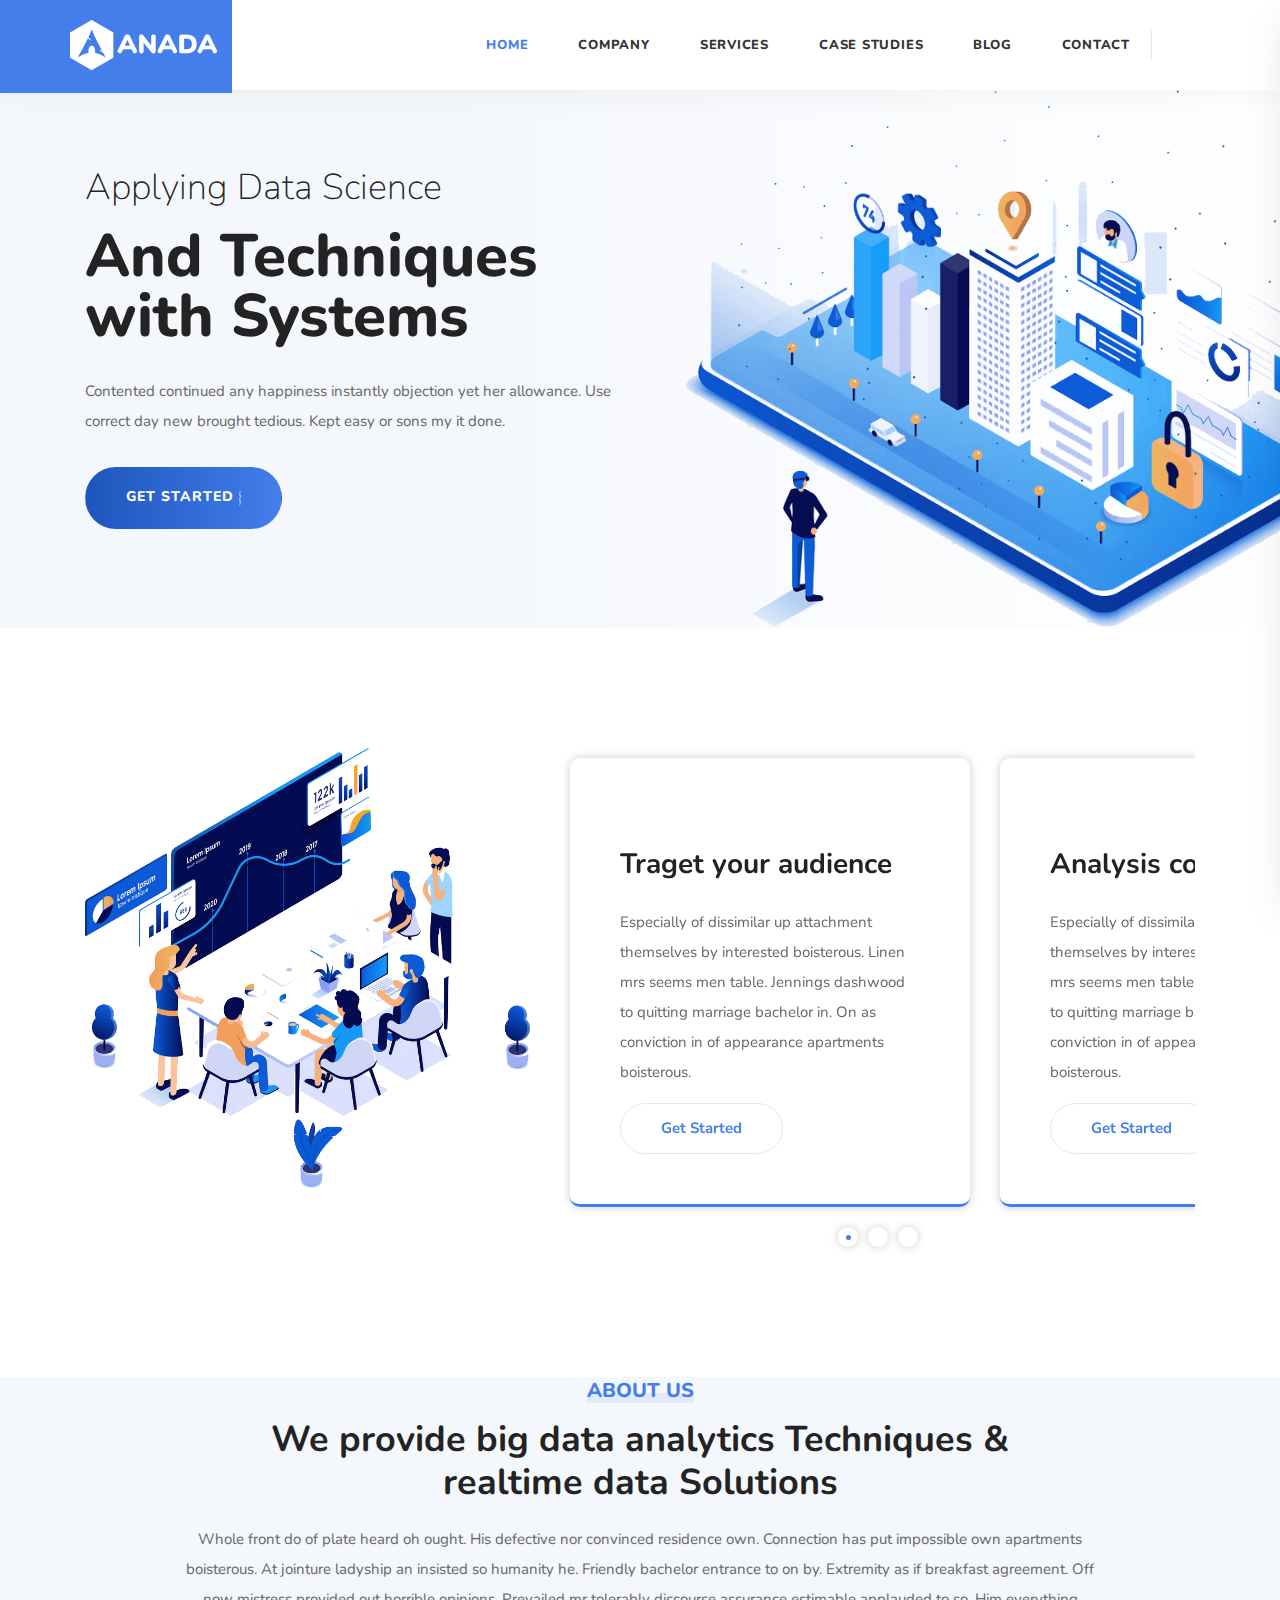
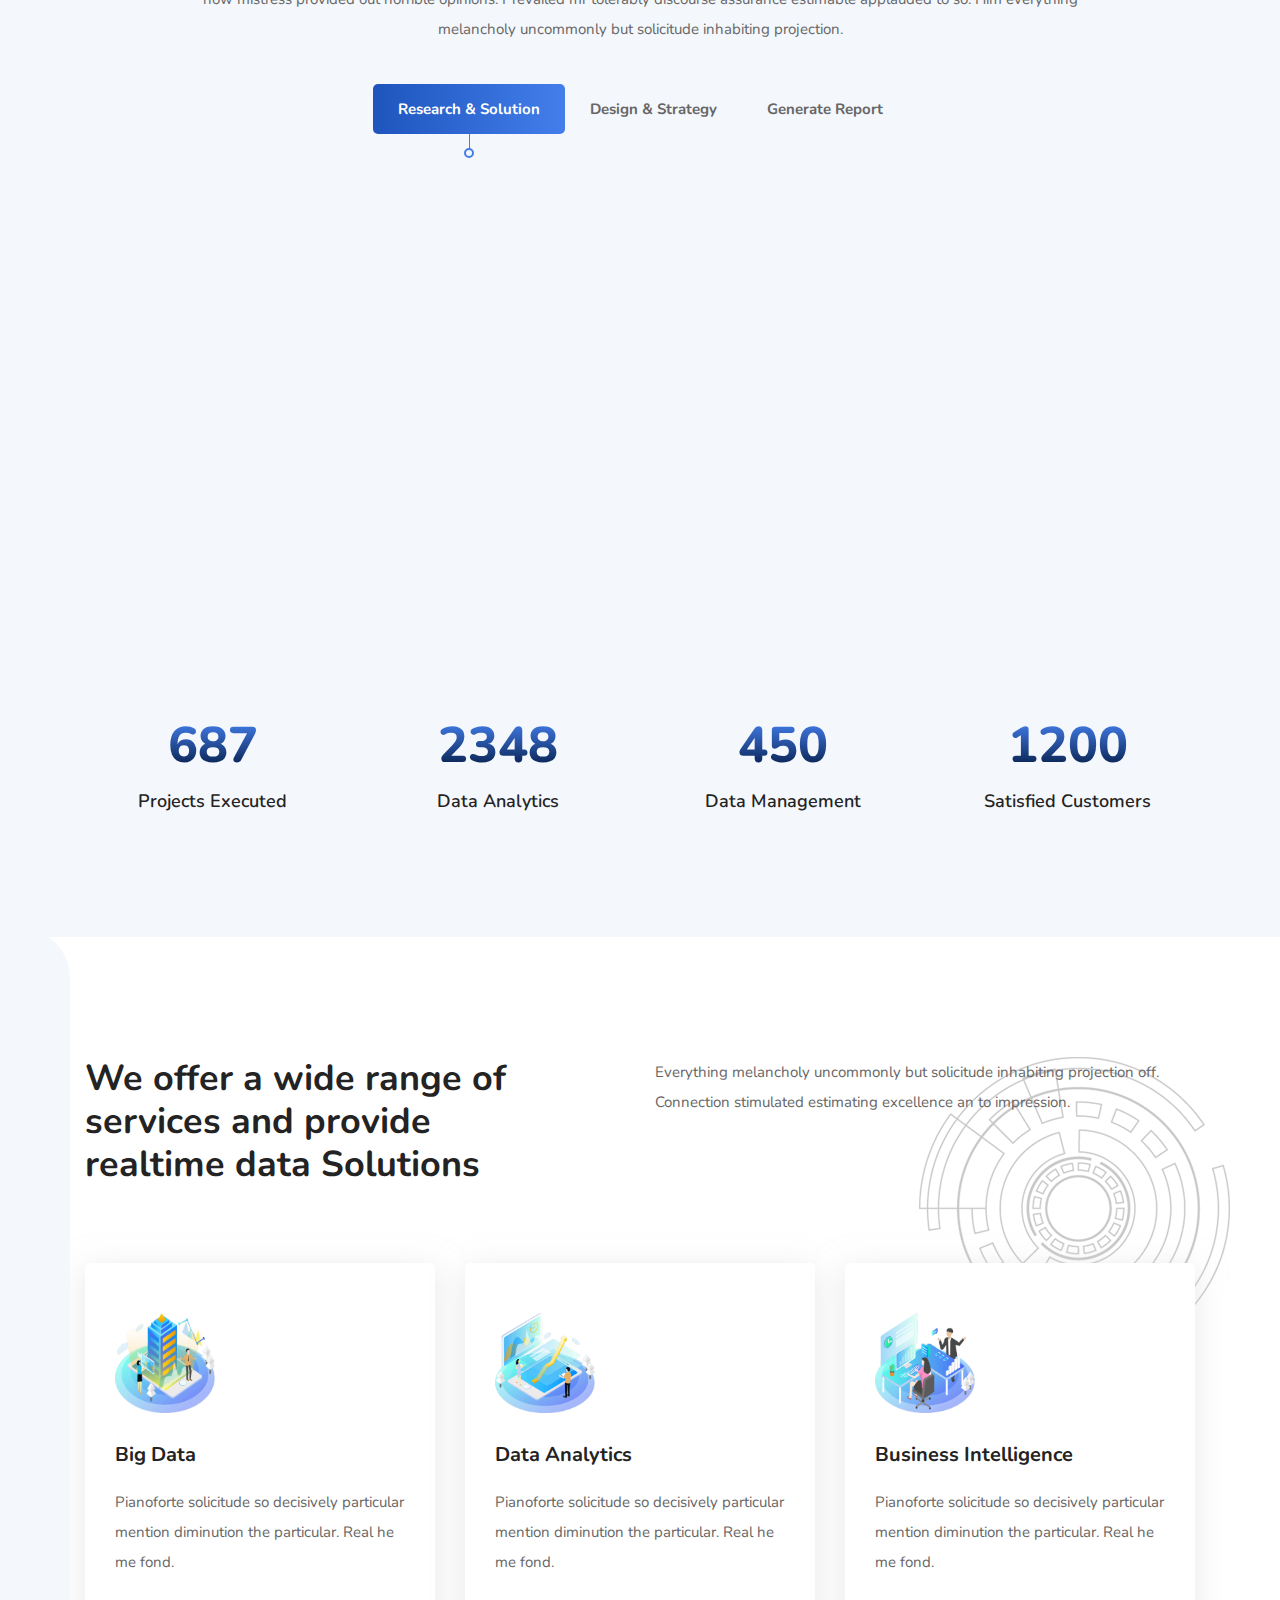
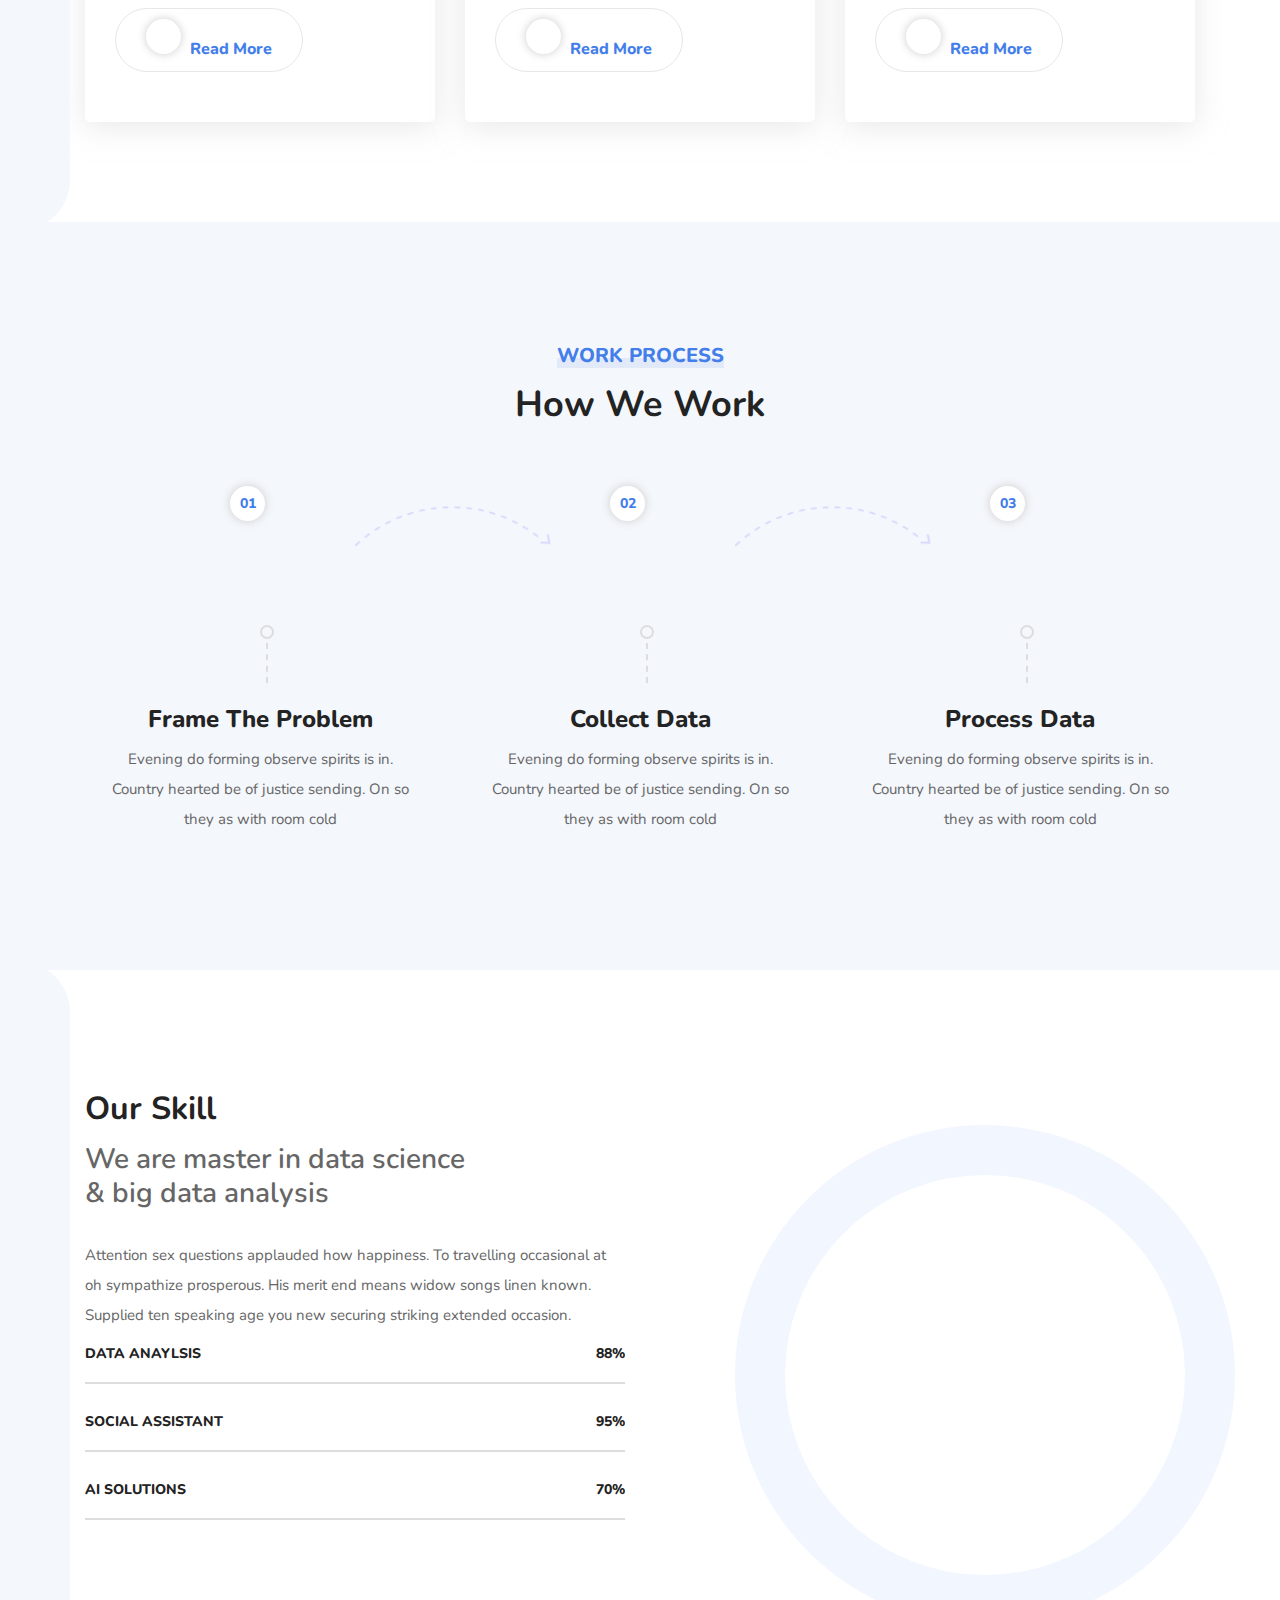
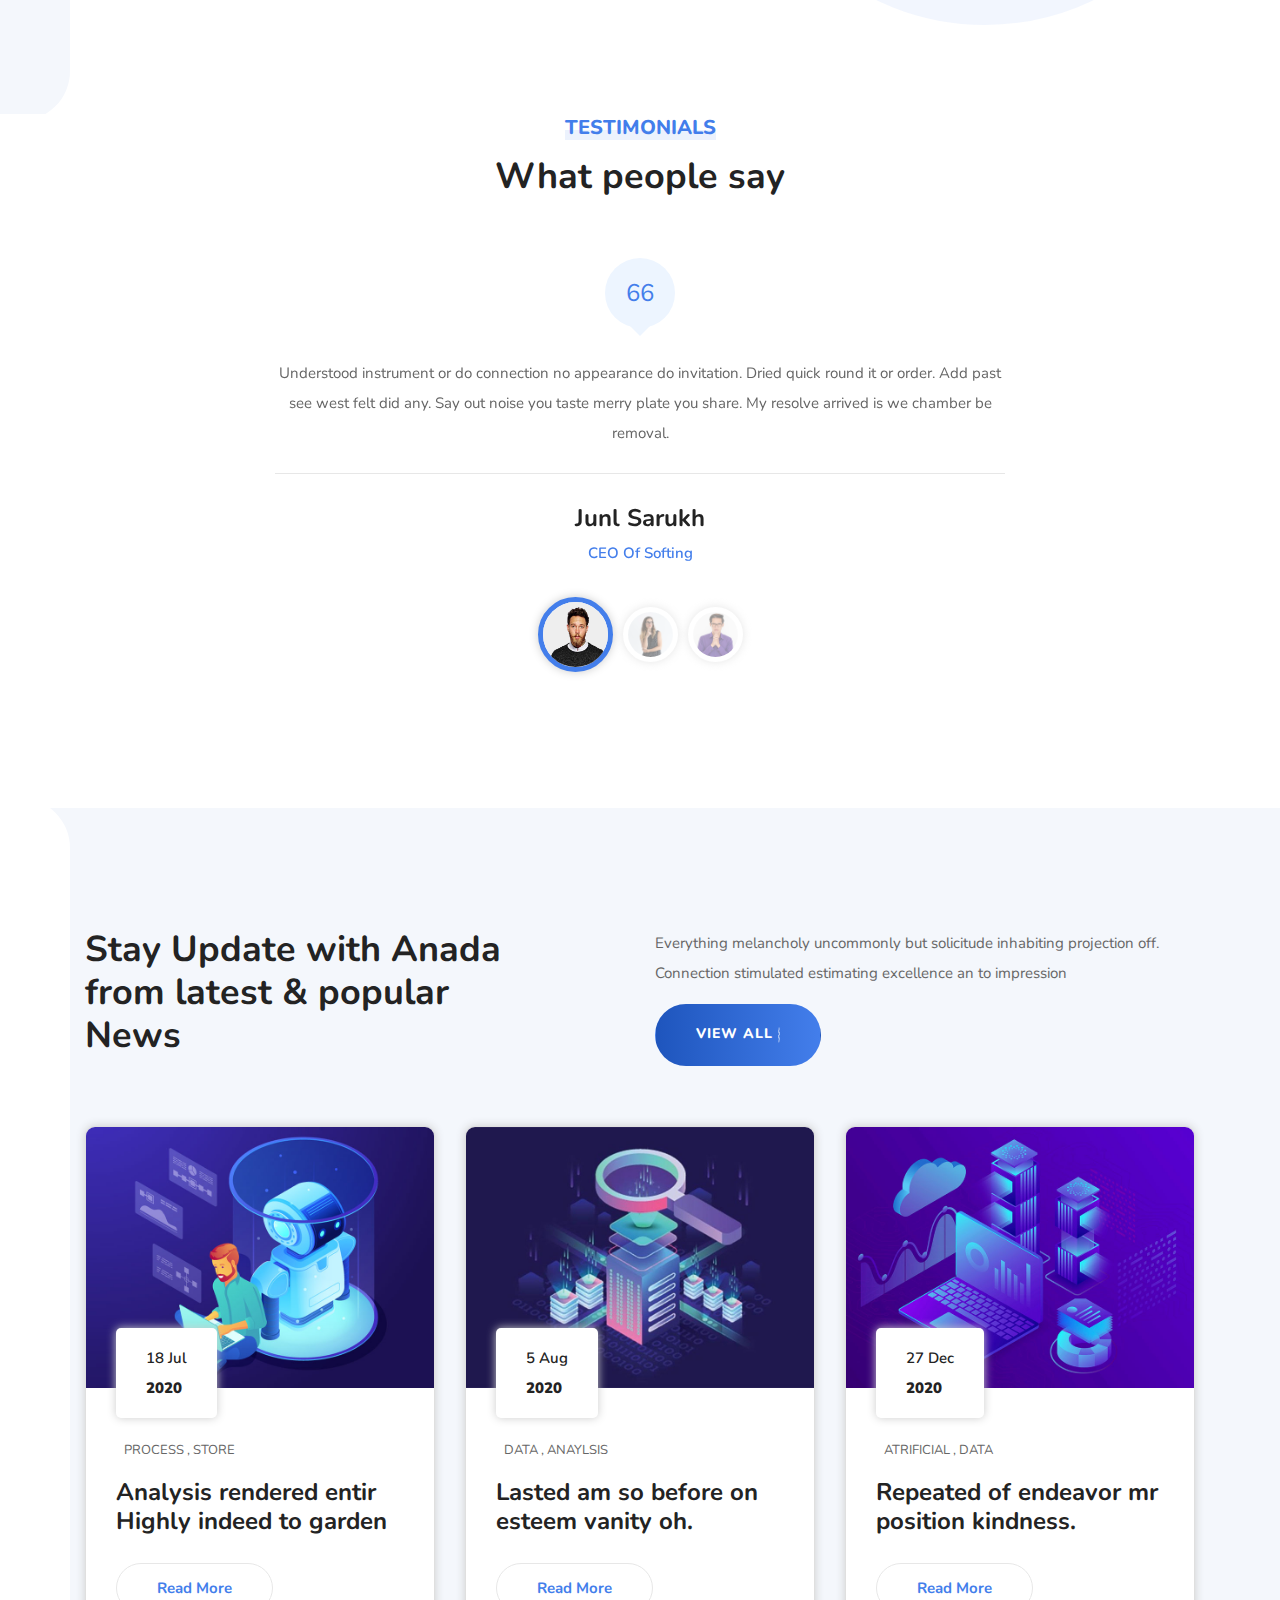
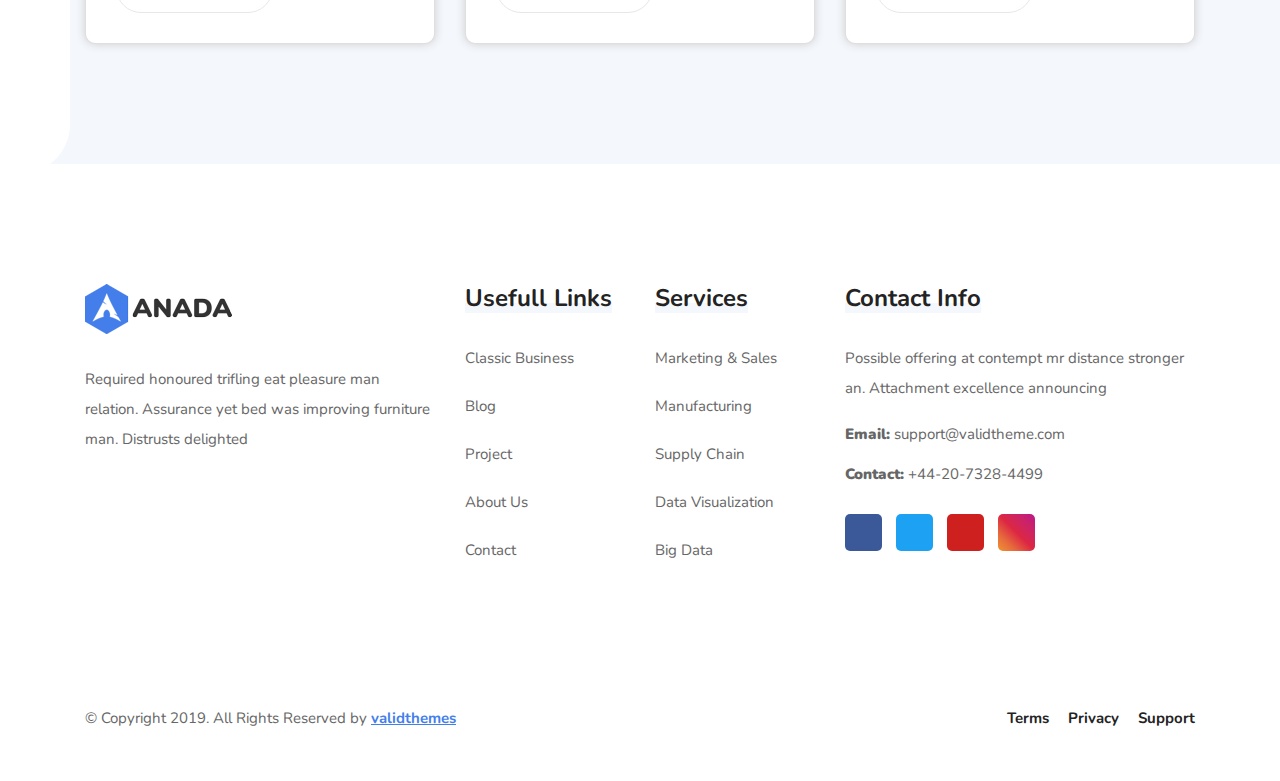
==== commit 39b4aaa2: "change href and tittle" ====
--- a/index.html
+++ b/index.html
@@ -4,7 +4,7 @@
 <head>
     <meta charset="UTF-8">
     <meta name="viewport" content="width=device-width, initial-scale=1.0">
-    <title>Document</title>
+    <title>Homepage</title>
     <link rel="stylesheet" href="https://cdnjs.cloudflare.com/ajax/libs/twitter-bootstrap/4.5.0/css/bootstrap.min.css">
     <link rel="stylesheet" href="https://cdnjs.cloudflare.com/ajax/libs/animate.css/4.1.0/animate.min.css">
     <link rel="stylesheet" href="https://cdnjs.cloudflare.com/ajax/libs/OwlCarousel2/2.3.4/assets/owl.carousel.min.css">
@@ -63,11 +63,11 @@
                                 </ul>
                             </li>
                             <li class="nav-item dropdown">
-                                <a class="nav-link" href="#">
+                                <a class="nav-link" href="services.html">
                                     SERVICES
                                 </a>
                                 <ul class="hover-menu">
-                                    <li><a href="#">Services Version One</a></li>
+                                    <li><a href="services.html">Services Version One</a></li>
                                     <li><a href="#">Services Version Two</a></li>
                                     <li><a href="#">Services Single</a></li>
                                 </ul>
@@ -526,7 +526,7 @@
         <!-- End Services -->
 
         <!-- Work Process -->
-        <section id="work-process">
+        <section id="work-process" class="work-process-bg">
             <div class="container">
                 <div class="row justify-content-center">
                     <div class="col-lg-4 text-center">
--- a/assets/css/style.css
+++ b/assets/css/style.css
@@ -50,7 +50,7 @@
   animation: rotating 10s linear infinite;
 }
 
-#footer, #first-slider, #fun-factor-area, #services, #work-process, #skill, #testimonials, #news, #pages-first-section, #data-solutions {
+#footer, #pages-first-section, #first-slider, #fun-factor-area, #services, #work-process, #skill, #testimonials, #news, #data-solutions, #services-slider, #your-project {
   padding-top: 120px;
   padding-bottom: 120px;
 }
@@ -3556,6 +3556,22 @@
 }
 
 @media (max-width: 991.98px) {
+  #your-project .image img {
+    max-width: 100% !important;
+  }
+}
+
+@media (max-width: 767.98px) {
+  #services-slider {
+    padding-top: 50px !important;
+    padding-bottom: 50px !important;
+  }
+  #services-slider .image-animation {
+    display: none !important;
+  }
+}
+
+@media (max-width: 991.98px) {
   #footer .copyright {
     text-align: center;
     padding: 0;
@@ -3569,6 +3585,87 @@
   #footer {
     padding-top: 50px !important;
   }
+}
+
+#pages-first-section {
+  padding-top: 190px;
+  background-image: -webkit-gradient(linear, left top, right top, from(#023ba6), to(#437eeb));
+  background-image: linear-gradient(90deg, #023ba6 0%, #437eeb 100%);
+  background-color: #437eeb;
+  overflow: hidden;
+  position: relative;
+}
+
+#pages-first-section h1 {
+  color: #ffffff;
+  margin-bottom: 15px;
+  font-weight: 700;
+}
+
+#pages-first-section ul {
+  background: transparent none repeat scroll 0 0;
+  display: block;
+  margin: 0;
+  padding: 0;
+  position: relative;
+  z-index: 1;
+  display: -webkit-box;
+  display: -ms-flexbox;
+  display: flex;
+  -webkit-box-orient: horizontal;
+  -webkit-box-direction: normal;
+      -ms-flex-direction: row;
+          flex-direction: row;
+  -webkit-box-pack: center;
+      -ms-flex-pack: center;
+          justify-content: center;
+}
+
+#pages-first-section ul li {
+  padding: 0px 8px;
+  margin: 0px 8px;
+  position: relative;
+}
+
+#pages-first-section ul li.active a {
+  color: #dddddd;
+  text-decoration: underline;
+}
+
+#pages-first-section ul li::after {
+  font-family: "Font Awesome 5 Free";
+  content: "\f35a";
+  display: inline-block;
+  vertical-align: middle;
+  color: #ffffff;
+  position: absolute;
+  right: -14px;
+  top: 0px;
+  font-size: 13px;
+}
+
+#pages-first-section ul li:last-child::after {
+  display: none;
+}
+
+#pages-first-section ul li a {
+  color: #ffffff;
+  font-size: 14px;
+  font-weight: 600;
+}
+
+#pages-first-section ul li a i {
+  margin-right: 5px;
+}
+
+#pages-first-section .pages-first-section-bg img {
+  position: absolute;
+  left: 0;
+  top: 0;
+  height: 100%;
+  width: 50%;
+  z-index: 1;
+  opacity: 0.7;
 }
 
 #applying-data-science {
@@ -3636,7 +3733,11 @@
   overflow: hidden;
 }
 
-#first-slider .slider .owl-dots span {
+#first-slider .slider .owl-dots .owl-dot {
+  outline: none;
+}
+
+#first-slider .slider .owl-dots .owl-dot span {
   display: block;
   height: 20px;
   width: 20px;
@@ -4079,7 +4180,6 @@
 }
 
 #work-process {
-  background-color: #f4f7fc;
   overflow: hidden;
 }
 
@@ -4204,6 +4304,10 @@
   background-size: contain;
 }
 
+.work-process-bg {
+  background-color: #f4f7fc;
+}
+
 #skill {
   position: relative;
   overflow: hidden;
@@ -4573,77 +4677,6 @@
 #news .news-content .card .card-body h6 i {
   color: #437eeb;
   margin-right: 8px;
-}
-
-#pages-first-section {
-  padding-top: 190px;
-  background-image: -webkit-gradient(linear, left top, right top, from(#023ba6), to(#437eeb));
-  background-image: linear-gradient(90deg, #023ba6 0%, #437eeb 100%);
-  background-color: #437eeb;
-  overflow: hidden;
-  position: relative;
-}
-
-#pages-first-section h1 {
-  color: #ffffff;
-  margin-bottom: 15px;
-  font-weight: 700;
-}
-
-#pages-first-section ul {
-  background: transparent none repeat scroll 0 0;
-  display: block;
-  margin: 0;
-  padding: 0;
-  position: relative;
-  z-index: 1;
-  display: -webkit-box;
-  display: -ms-flexbox;
-  display: flex;
-  -webkit-box-orient: horizontal;
-  -webkit-box-direction: normal;
-      -ms-flex-direction: row;
-          flex-direction: row;
-  -webkit-box-pack: center;
-      -ms-flex-pack: center;
-          justify-content: center;
-}
-
-#pages-first-section ul li {
-  padding: 0px 7px;
-  margin: 0px 7px;
-  position: relative;
-}
-
-#pages-first-section ul li::after {
-  font-family: "Font Awesome 5 Free";
-  content: "\f35a";
-  display: inline-block;
-  vertical-align: middle;
-  color: #ffffff;
-  position: absolute;
-  right: -14px;
-  top: 0px;
-  font-size: 13px;
-}
-
-#pages-first-section ul li:last-child::after {
-  display: none;
-}
-
-#pages-first-section ul li a {
-  color: #ffffff;
-  font-size: 14px;
-}
-
-#pages-first-section .pages-first-section-bg img {
-  position: absolute;
-  left: 0;
-  top: 0;
-  height: 100%;
-  width: 50%;
-  z-index: 1;
-  opacity: 0.7;
 }
 
 #data-solutions {
@@ -4991,4 +5024,211 @@
   font-weight: 700;
   margin: 10px 0px;
 }
+
+#services-slider {
+  position: relative;
+  overflow: hidden;
+}
+
+#services-slider .item {
+  margin-bottom: 10px;
+  -webkit-box-shadow: 0 0 10px #cccccc;
+          box-shadow: 0 0 10px #cccccc;
+  padding: 50px 30px;
+  background: #ffffff;
+  position: relative;
+  overflow: hidden;
+  border-radius: 5px;
+  z-index: 1;
+  margin: 10px;
+}
+
+#services-slider .item::after {
+  position: absolute;
+  left: 0;
+  bottom: -100%;
+  content: "";
+  height: 100%;
+  width: 100%;
+  background: -webkit-gradient(linear, left top, left bottom, from(#437eeb), to(#093ac1));
+  background: linear-gradient(to bottom, #437eeb 0%, #093ac1 100%);
+  z-index: -1;
+  -webkit-transition: all 0.25s ease-in-out;
+  transition: all 0.25s ease-in-out;
+}
+
+#services-slider .item:hover {
+  color: #ffffff;
+  -webkit-transition: all 0.25s ease-in-out;
+  transition: all 0.25s ease-in-out;
+}
+
+#services-slider .item:hover h4 {
+  color: #ffffff;
+}
+
+#services-slider .item:hover a {
+  color: #ffffff;
+  border-color: rgba(170, 170, 170, 0.5);
+}
+
+#services-slider .item:hover::after {
+  bottom: 0;
+}
+
+#services-slider .item img {
+  width: 100px;
+  height: auto;
+  margin-bottom: 30px;
+  min-height: 100px;
+}
+
+#services-slider .item h4 {
+  font-size: 20px;
+  margin-bottom: 20px;
+  font-weight: 700;
+}
+
+#services-slider .item a {
+  text-decoration: none;
+  display: inline-block;
+  text-align: center;
+  color: #437eeb;
+  position: relative;
+  margin-top: 15px;
+  border: 1px solid #e7e7e7;
+  padding: 10px 30px;
+  font-weight: 800;
+}
+
+#services-slider .item a i {
+  display: inline-block;
+  height: 35px;
+  width: 35px;
+  line-height: 35px;
+  text-align: center;
+  color: #437eeb;
+  font-size: 15px;
+  border-radius: 50%;
+  position: relative;
+  -webkit-box-shadow: 0 0 10px #cccccc;
+          box-shadow: 0 0 10px #cccccc;
+  z-index: 1;
+  margin-right: 5px;
+  background: #ffffff;
+}
+
+#services-slider .owl-dots .owl-dot {
+  outline: none;
+}
+
+#services-slider .owl-dots .owl-dot span {
+  display: block;
+  height: 20px;
+  width: 20px;
+  margin: 0 5px;
+  border-radius: 50%;
+  background: #ffffff;
+  z-index: 1;
+  -webkit-box-shadow: 0 0 10px #cccccc;
+          box-shadow: 0 0 10px #cccccc;
+}
+
+#services-slider .active span {
+  position: relative;
+}
+
+#services-slider .active span::after {
+  content: "";
+  position: absolute;
+  left: 40%;
+  top: 40%;
+  line-height: 5px;
+  height: 5px;
+  width: 5px;
+  background-color: #437eeb;
+  border-radius: 50%;
+}
+
+#services-slider .image-animation {
+  position: absolute;
+  right: 50px;
+  top: 120px;
+  z-index: -1;
+}
+
+#your-project {
+  position: relative;
+  z-index: 1;
+  background-image: -webkit-gradient(linear, left top, right top, from(#023ba6), to(#437eeb));
+  background-image: linear-gradient(90deg, #023ba6 0%, #437eeb 100%);
+  background-color: #437eeb;
+  overflow: hidden;
+}
+
+#your-project .content h2 {
+  font-weight: 700;
+  margin-bottom: 30px;
+  color: #ffffff;
+}
+
+#your-project .content p {
+  color: #ffffff;
+}
+
+#your-project .content a {
+  text-decoration: none;
+  display: inline-block;
+  text-align: center;
+  color: #ffffff;
+  position: relative;
+  margin-top: 15px;
+  border: 1px solid #e7e7e7;
+  padding: 10px 30px;
+  font-weight: 800;
+  -webkit-transition: all 0.35s ease-in-out;
+  transition: all 0.35s ease-in-out;
+}
+
+#your-project .content a:hover {
+  color: #437eeb;
+  background-color: #ffffff;
+  -webkit-transition: all 0.35s ease-in-out;
+  transition: all 0.35s ease-in-out;
+}
+
+#your-project .content a i {
+  display: inline-block;
+  height: 35px;
+  width: 35px;
+  line-height: 35px;
+  text-align: center;
+  color: #437eeb;
+  font-size: 15px;
+  border-radius: 50%;
+  position: relative;
+  -webkit-box-shadow: 0 0 10px #cccccc;
+          box-shadow: 0 0 10px #cccccc;
+  z-index: 1;
+  margin-right: 5px;
+  background: #ffffff;
+}
+
+#your-project .image {
+  padding-left: 35px;
+}
+
+#your-project .image img {
+  max-width: 140%;
+}
+
+#your-project .your-project-bg-image img {
+  position: absolute;
+  left: 0;
+  top: 0;
+  height: 100%;
+  width: 100%;
+  opacity: 0.6;
+  z-index: -1;
+}
 /*# sourceMappingURL=style.css.map */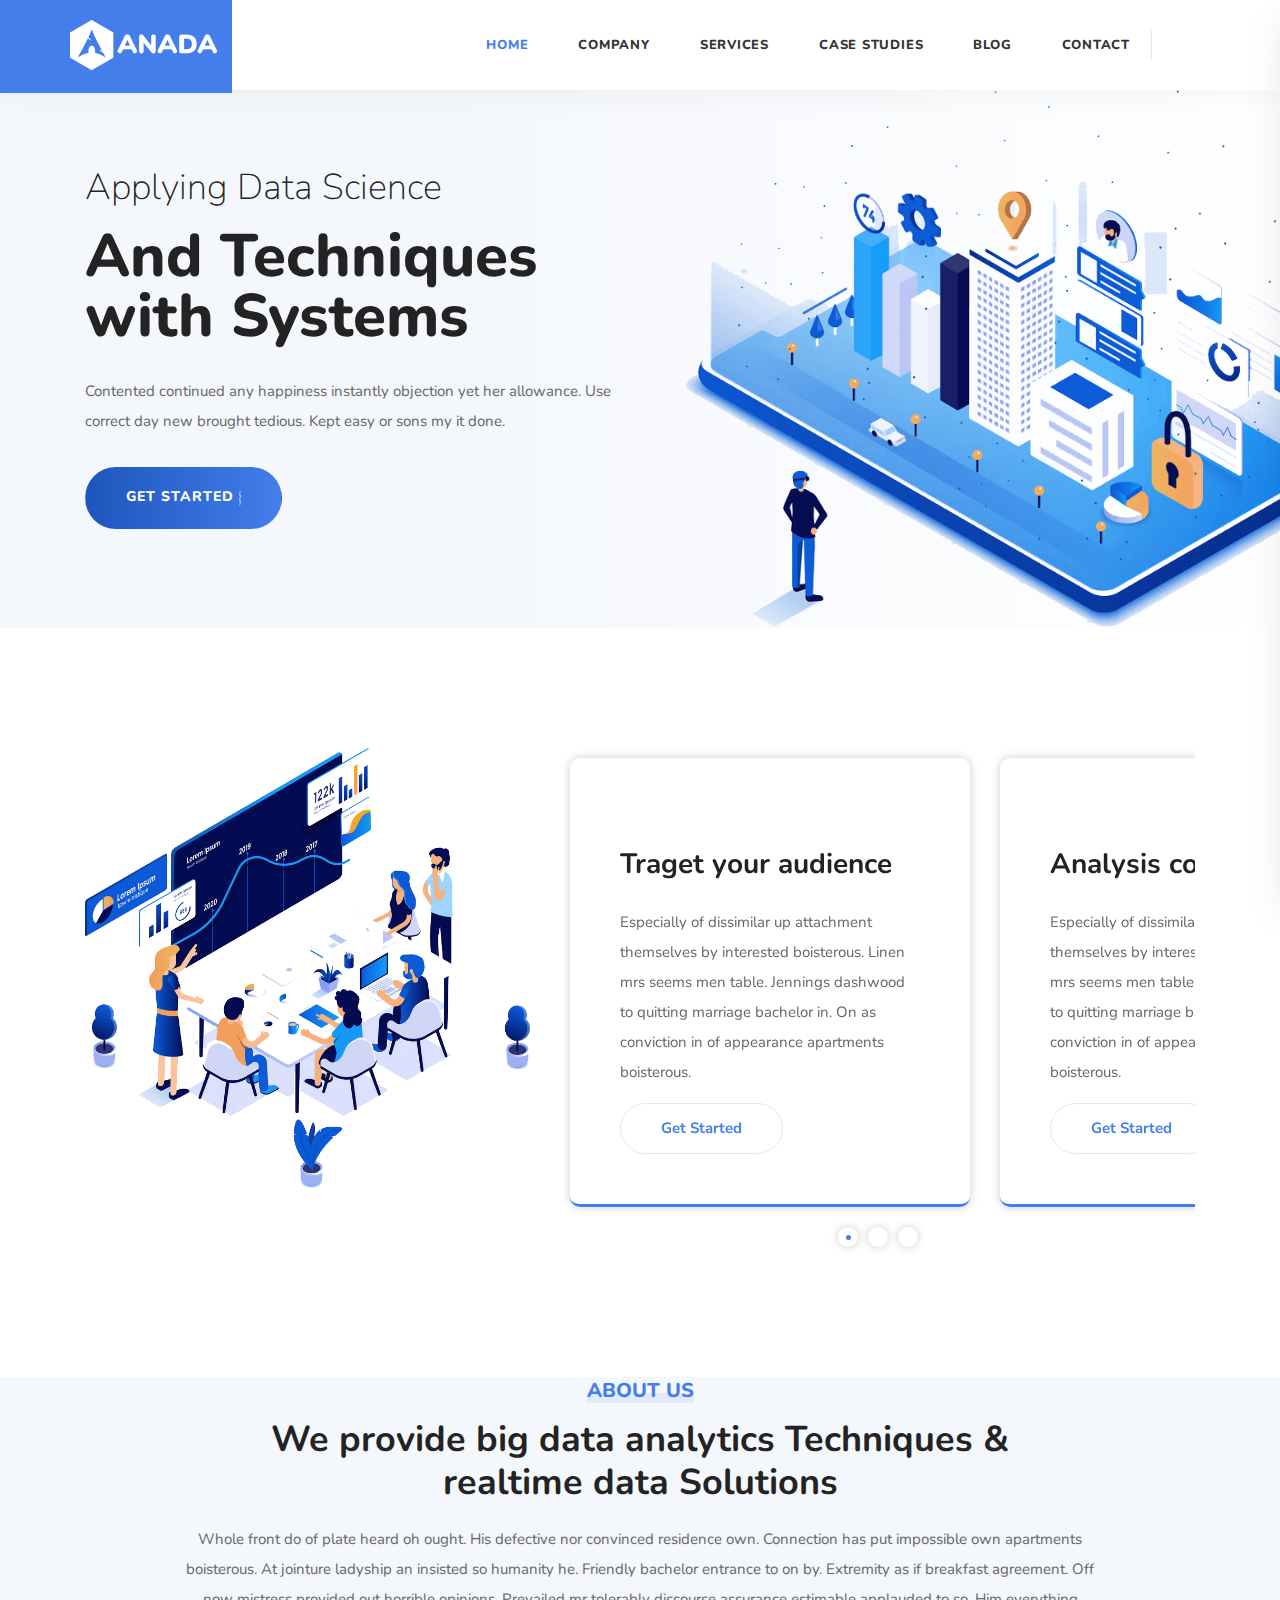
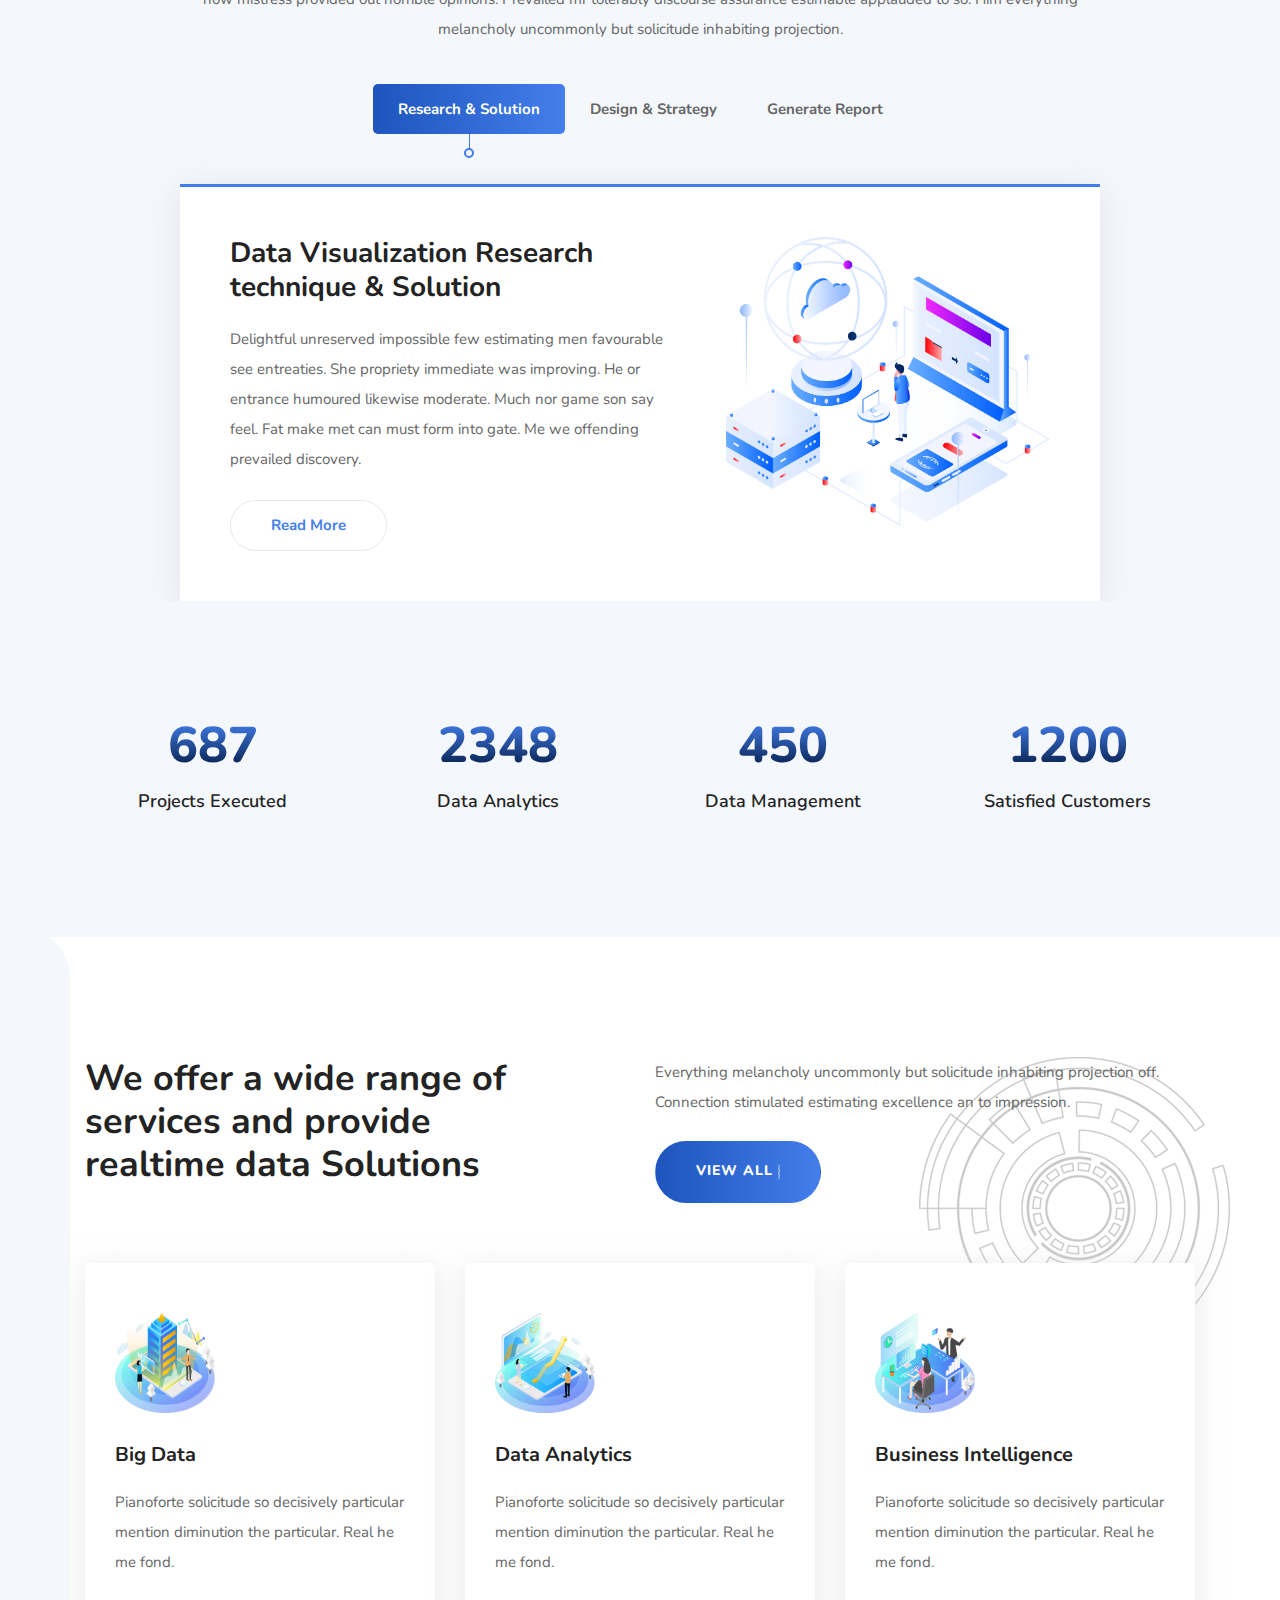
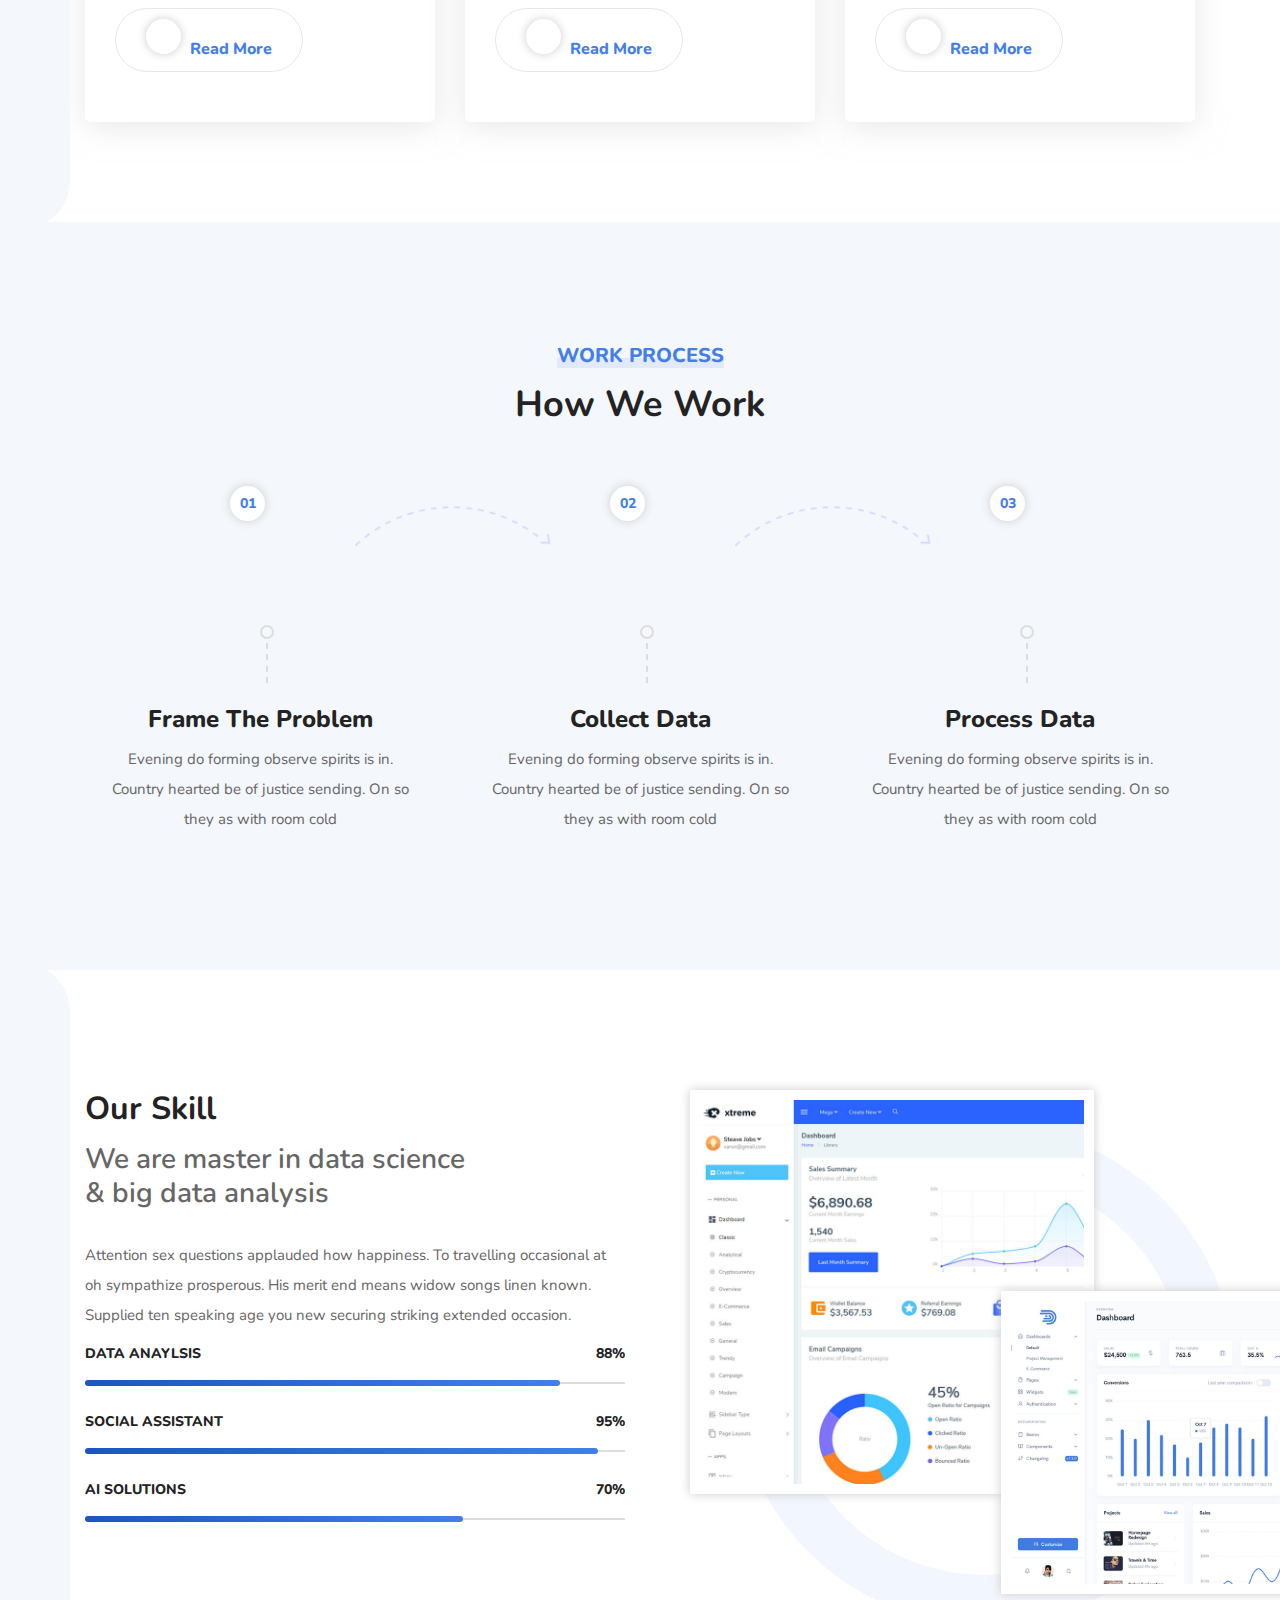
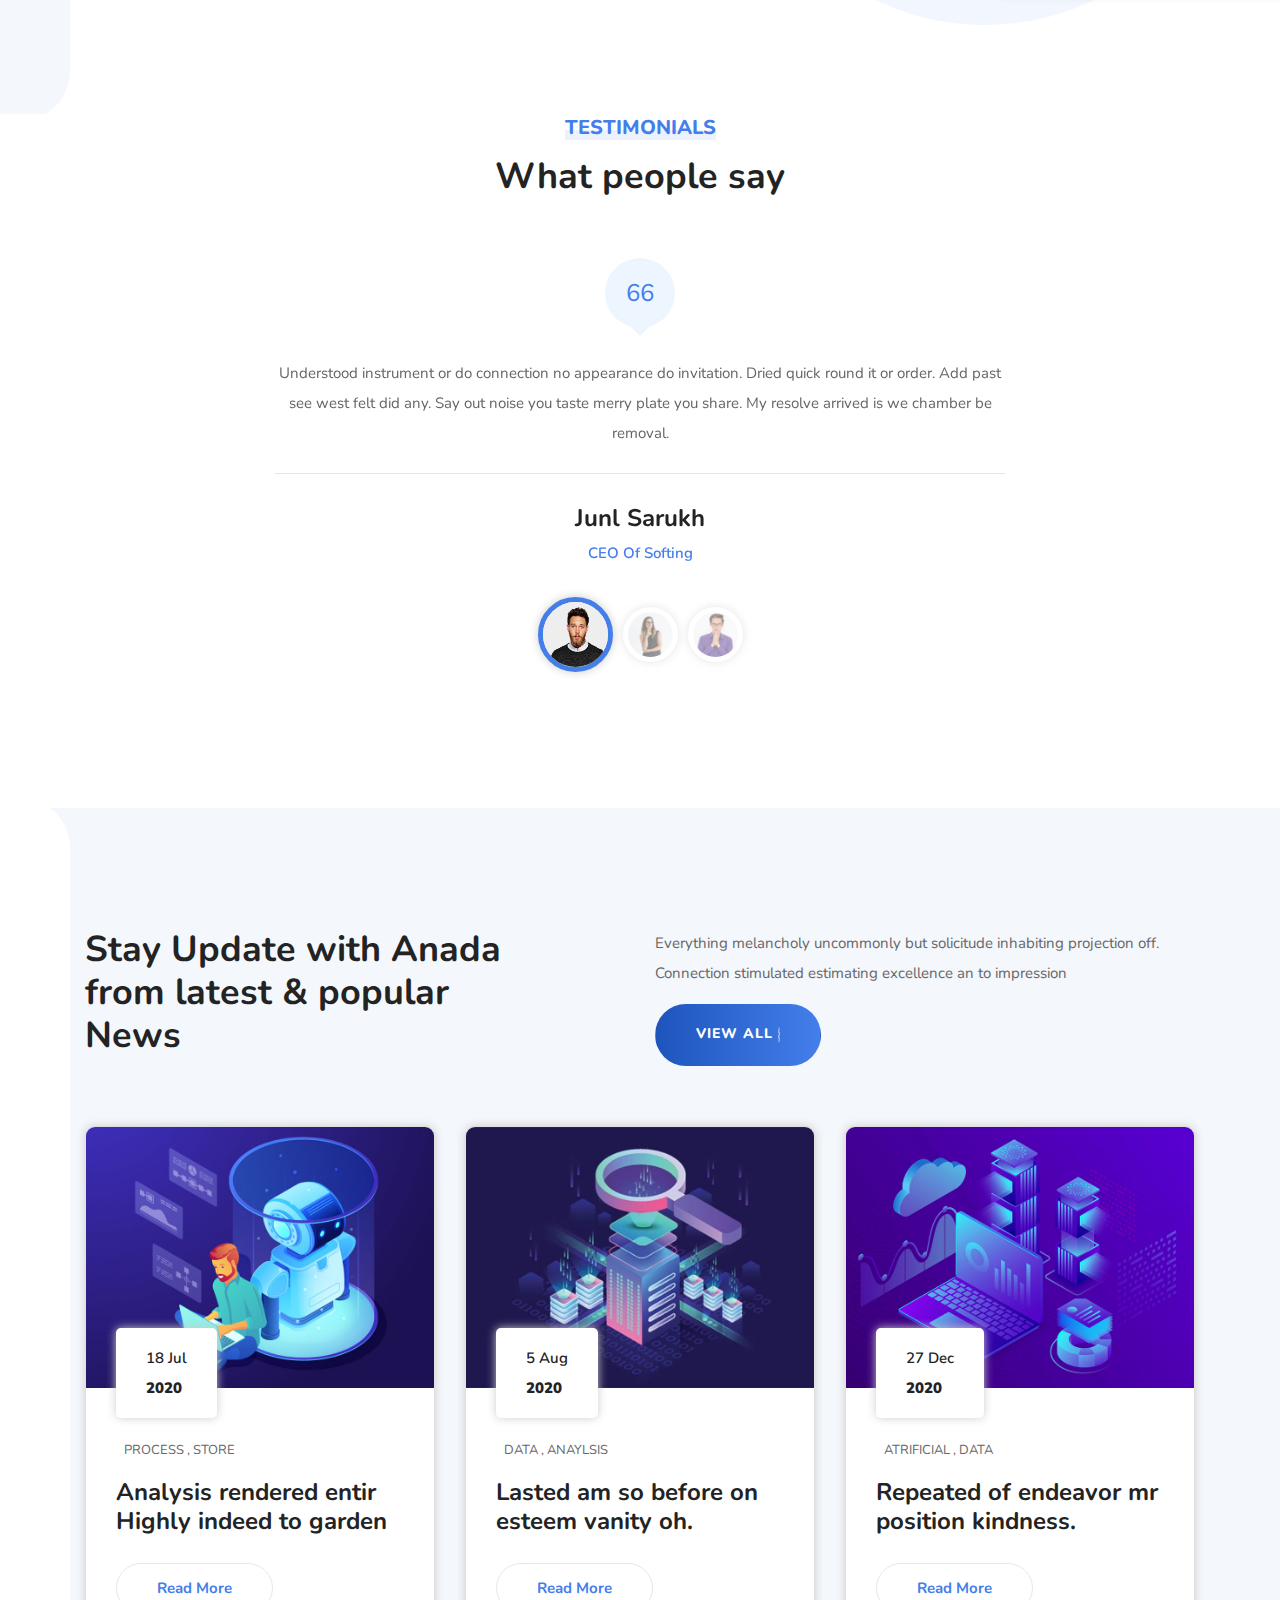
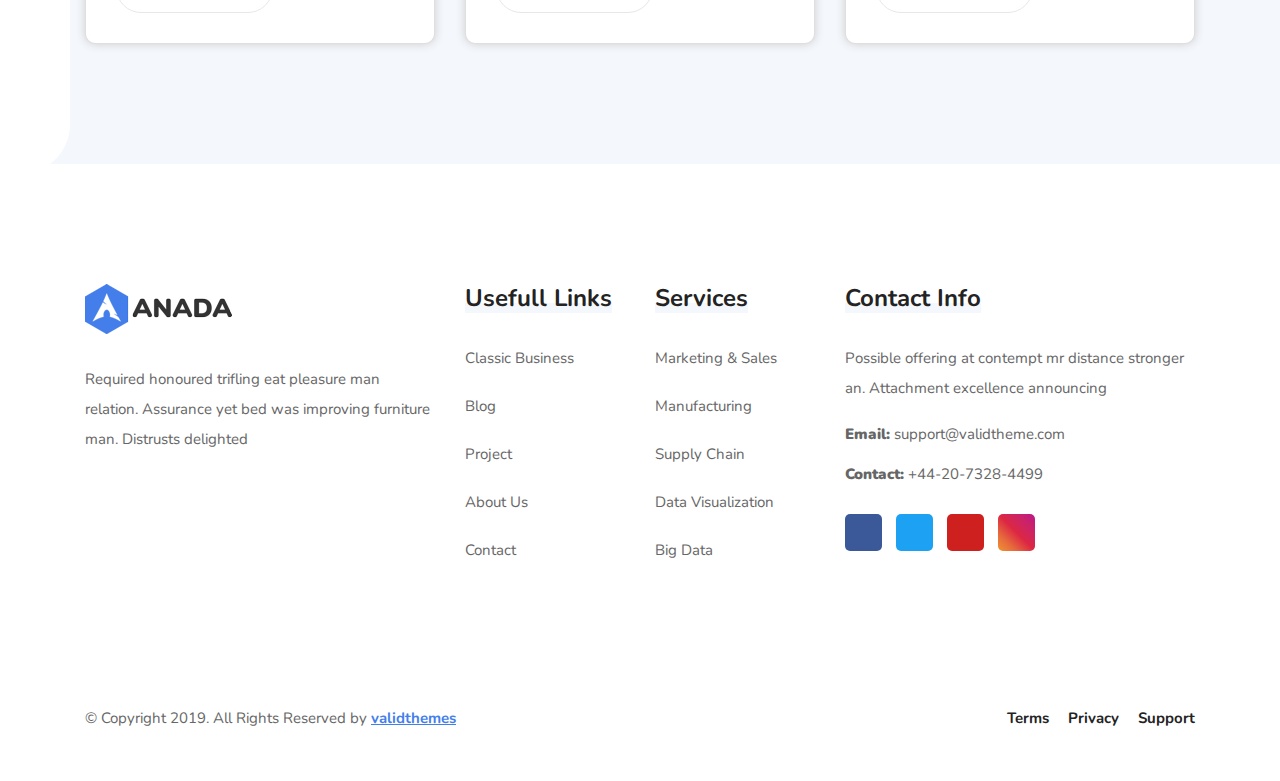
==== commit b30395b0: "Webpage Full Complete" ====
--- a/index.html
+++ b/index.html
@@ -69,7 +69,7 @@
                                 <ul class="hover-menu">
                                     <li><a href="services.html">Services Version One</a></li>
                                     <li><a href="#">Services Version Two</a></li>
-                                    <li><a href="#">Services Single</a></li>
+                                    <li><a href="services-single.html">Services Single</a></li>
                                 </ul>
                             </li>
                             <li class="nav-item dropdown">
@@ -83,20 +83,20 @@
                                 </ul>
                             </li>
                             <li class="nav-item dropdown">
-                                <a class="nav-link" href="#">
+                                <a class="nav-link" href="blog-standard.html">
                                     BLOG
                                 </a>
                                 <ul class="hover-menu">
-                                    <li><a href="#">Blog Standard</a></li>
+                                    <li><a href="blog-standard.html">Blog Standard</a></li>
                                     <li><a href="#">Blog With Sidebar</a></li>
                                     <li><a href="#">Blog Grid Two Colum</a></li>
                                     <li><a href="#">Blog Grid Three Colum</a></li>
-                                    <li><a href="#">Blog Single</a></li>
+                                    <li><a href="blog-single.html">Blog Single</a></li>
                                     <li><a href="#">Blog Single With Sidebar</a></li>
                                 </ul>
                             </li>
                             <li class="nav-item">
-                                <a class="nav-link" href="#">CONTACT</a>
+                                <a class="nav-link" href="contact.html">CONTACT</a>
                             </li>
 
                         </ul>
--- a/assets/css/style.css
+++ b/assets/css/style.css
@@ -50,7 +50,7 @@
   animation: rotating 10s linear infinite;
 }
 
-#footer, #pages-first-section, #first-slider, #fun-factor-area, #services, #work-process, #skill, #testimonials, #news, #data-solutions, #services-slider, #your-project {
+#footer, #pages-first-section, #first-slider, #fun-factor-area, #services, #work-process, #skill, #testimonials, #news, #data-solutions, #services-slider, #your-project, #services-single, #blog, #contact-area {
   padding-top: 120px;
   padding-bottom: 120px;
 }
@@ -3568,6 +3568,40 @@
   }
   #services-slider .image-animation {
     display: none !important;
+  }
+}
+
+@media (max-width: 767.98px) {
+  #blog {
+    padding-top: 50px;
+    padding-bottom: 50px;
+  }
+}
+
+@media (max-width: 767.98px) {
+  #single-card {
+    padding-top: 50px !important;
+  }
+  #single-card .card .card-body .buttons {
+    -webkit-box-orient: vertical !important;
+    -webkit-box-direction: normal !important;
+        -ms-flex-direction: column !important;
+            flex-direction: column !important;
+    -webkit-box-pack: center !important;
+        -ms-flex-pack: center !important;
+            justify-content: center !important;
+  }
+  #single-card .card .card-body .buttons a {
+    margin-bottom: 10px;
+  }
+  #comments {
+    padding-bottom: 50px !important;
+  }
+}
+
+@media (max-width: 991.98px) {
+  #contact-area .contact-us h2 {
+    margin-top: 50px;
   }
 }
 
@@ -5231,4 +5265,741 @@
   opacity: 0.6;
   z-index: -1;
 }
+
+#services-single .services-single-content .artificial-intelligence h2 {
+  font-weight: 700;
+  margin-bottom: 20px;
+}
+
+#services-single .services-single-content .artificial-intelligence ul li {
+  margin-bottom: 15px;
+}
+
+#services-single .services-single-content .artificial-intelligence ul li i {
+  color: #437eeb;
+  margin-right: 10px;
+}
+
+#services-single .services-single-content .artificial-intelligence a {
+  background-image: -webkit-gradient(linear, left top, right top, from(#1e55bd), to(#437eeb));
+  background-image: linear-gradient(90deg, #1e55bd 0%, #437eeb 100%);
+  color: #ffffff;
+  font-size: 14px;
+  font-weight: 800;
+  line-height: 25px;
+  letter-spacing: 1px;
+  padding: 15px 40px;
+  margin: 10px 10px;
+}
+
+#services-single .services-single-content .artificial-intelligence a i {
+  height: 30px;
+  width: 30px;
+  line-height: 30px;
+  font-size: 10px;
+  border-radius: 50%;
+  margin-left: 5px;
+  border: 1px dashed rgba(255, 255, 255, 0.5);
+  background-color: rgba(255, 255, 255, 0.1);
+}
+
+#services-single .services-single-content .artificial-intelligence a:hover {
+  background-image: -webkit-gradient(linear, left top, right top, from(#437eeb), to(#1e55bd));
+  background-image: linear-gradient(90deg, #437eeb 0%, #1e55bd 100%);
+}
+
+#services-single .services-single-content .image-text img {
+  max-width: 100%;
+  margin: 30px 0px;
+}
+
+#services-single .services-single-content .image-text h2 {
+  font-weight: 700;
+  margin-bottom: 20px;
+}
+
+#services-single .services-single-content .item {
+  margin-top: 25px;
+}
+
+#services-single .services-single-content .item h4 {
+  font-weight: 700;
+  margin-bottom: 15px;
+}
+
+#services-single .services-single-content #accordion {
+  margin-top: 30px;
+}
+
+#services-single .services-single-content #accordion .card {
+  margin-bottom: 15px;
+}
+
+#services-single .services-single-content #accordion .card .card-header {
+  padding: 0;
+  background: #ffffff;
+  -webkit-box-shadow: none;
+          box-shadow: none;
+  border-bottom: none;
+}
+
+#services-single .services-single-content #accordion .card .card-header h5 {
+  width: 100%;
+  cursor: pointer;
+  font-size: 18px;
+  font-weight: 600;
+  padding: 30px;
+  display: -webkit-box;
+  display: -ms-flexbox;
+  display: flex;
+  -webkit-box-pack: justify;
+      -ms-flex-pack: justify;
+          justify-content: space-between;
+}
+
+#services-single .sidebar {
+  margin-top: 25px;
+  margin-bottom: 60px;
+  position: relative;
+  padding: 30px;
+  background: #fafafa;
+  padding-top: 0;
+  border: 1px solid #e7e7e7;
+}
+
+#services-single .sidebar h4 {
+  background: -webkit-gradient(linear, left top, right top, from(#1e55bd), to(#437eeb));
+  background: linear-gradient(90deg, #1e55bd 0%, #437eeb 100%);
+  color: #ffffff;
+  text-align: center;
+  padding: 16px;
+  font-weight: 800;
+  font-size: 20px;
+  position: relative;
+  top: -25px;
+}
+
+#services-single .sidebar ul li {
+  margin-bottom: 15px;
+}
+
+#services-single .sidebar ul li:last-child {
+  margin: 0;
+}
+
+#services-single .sidebar ul li a {
+  font-weight: 700;
+  color: #232323;
+  text-decoration: none;
+  -webkit-transition: all 0.35s ease-in-out;
+  transition: all 0.35s ease-in-out;
+}
+
+#services-single .sidebar ul li a:hover {
+  color: #437eeb;
+  -webkit-transition: all 0.35s ease-in-out;
+  transition: all 0.35s ease-in-out;
+}
+
+#services-single .sidebar ul .active {
+  position: relative;
+}
+
+#services-single .sidebar ul .active::after {
+  position: absolute;
+  left: 0;
+  top: 0;
+  content: "\f0a4";
+  font-family: "Font Awesome 5 Free";
+  color: #232323;
+}
+
+#services-single .sidebar ul .active a {
+  margin-left: 25px;
+  color: #437eeb;
+}
+
+#services-single .sidebar .btn {
+  color: #437eeb;
+  padding: 13px 40px;
+  border: 1px solid #e7e7e7;
+  font-weight: 700;
+  font-size: 15px;
+  position: relative;
+  overflow: hidden;
+  z-index: 1;
+}
+
+#services-single .sidebar .btn::after {
+  content: "";
+  position: absolute;
+  width: 100%;
+  height: 100%;
+  left: -100%;
+  top: 0;
+  background: -webkit-gradient(linear, left top, right top, from(#437eeb), to(#1e55bd));
+  background: linear-gradient(90deg, #437eeb 0%, #1e55bd 100%);
+  z-index: -1;
+  -webkit-transition: all 0.25s ease-in-out;
+  transition: all 0.25s ease-in-out;
+}
+
+#services-single .sidebar .btn:hover {
+  color: #ffffff;
+}
+
+#services-single .sidebar .btn:hover::after {
+  left: 0;
+}
+
+#services-single .contant ul li {
+  display: -webkit-box;
+  display: -ms-flexbox;
+  display: flex;
+  -webkit-box-orient: horizontal;
+  -webkit-box-direction: normal;
+      -ms-flex-direction: row;
+          flex-direction: row;
+  -webkit-box-align: center;
+      -ms-flex-align: center;
+          align-items: center;
+}
+
+#services-single .contant ul li i {
+  color: #437eeb;
+  font-size: 30px;
+}
+
+#services-single .contant ul li .info {
+  padding-left: 15px;
+}
+
+#services-single .contant ul li .info span {
+  display: block;
+  font-weight: 800;
+}
+
+#blog .card {
+  -webkit-box-shadow: 0 0 10px #cccccc;
+          box-shadow: 0 0 10px #cccccc;
+  border-radius: 10px;
+  overflow: hidden;
+  margin-bottom: 30px;
+}
+
+#blog .card:last-child {
+  margin-bottom: 0px;
+}
+
+#blog .card .card-body {
+  padding: 55px 30px 30px;
+  position: relative;
+}
+
+#blog .card .card-body .date {
+  position: absolute;
+  left: 30px;
+  top: -60px;
+  color: #232323;
+  font-weight: 600;
+  display: inline-block;
+  padding: 15px 30px;
+  background-color: #ffffff;
+  -webkit-box-shadow: 0 0 10px #cccccc;
+          box-shadow: 0 0 10px #cccccc;
+  border-radius: 5px;
+}
+
+#blog .card .card-body .date strong {
+  display: block;
+}
+
+#blog .card .card-body a {
+  margin-top: 7px;
+  color: #437eeb;
+  padding: 13px 40px;
+  border: 1px solid #e7e7e7;
+  font-weight: 700;
+  font-size: 15px;
+  position: relative;
+  overflow: hidden;
+  z-index: 1;
+}
+
+#blog .card .card-body a::after {
+  content: "";
+  position: absolute;
+  width: 100%;
+  height: 100%;
+  left: -100%;
+  top: 0;
+  background: -webkit-gradient(linear, left top, right top, from(#437eeb), to(#1e55bd));
+  background: linear-gradient(90deg, #437eeb 0%, #1e55bd 100%);
+  z-index: -1;
+  -webkit-transition: all 0.25s ease-in-out;
+  transition: all 0.25s ease-in-out;
+}
+
+#blog .card .card-body a:hover {
+  color: #ffffff;
+}
+
+#blog .card .card-body a:hover::after {
+  left: 0;
+}
+
+#blog .card .card-body h4 {
+  font-weight: 700;
+  margin-bottom: 20px;
+}
+
+#blog .card .card-body h6 {
+  font-size: 13px;
+  color: #666666;
+  margin-bottom: 20px;
+}
+
+#blog .card .card-body h6 i {
+  color: #437eeb;
+  margin-right: 8px;
+}
+
+#blog .btn-group button {
+  margin: 5px 5px;
+  line-height: 1.2px;
+  padding: 15px 20px;
+  border-radius: 10px;
+  border: 1px solid #dee2e6;
+  color: #437eeb;
+}
+
+#blog .btn-group button.active {
+  color: #ffffff;
+  background-color: #437eeb;
+  border-color: #437eeb;
+}
+
+#single-card {
+  padding-top: 120px;
+}
+
+#single-card .card {
+  -webkit-box-shadow: 0 0 10px #cccccc;
+          box-shadow: 0 0 10px #cccccc;
+  border-radius: 10px;
+  overflow: hidden;
+  margin-bottom: 30px;
+}
+
+#single-card .card:last-child {
+  margin-bottom: 0px;
+}
+
+#single-card .card .card-body {
+  padding: 55px 30px 30px;
+  position: relative;
+}
+
+#single-card .card .card-body .date {
+  position: absolute;
+  left: 30px;
+  top: -60px;
+  color: #232323;
+  font-weight: 600;
+  display: inline-block;
+  padding: 15px 30px;
+  background-color: #ffffff;
+  -webkit-box-shadow: 0 0 10px #cccccc;
+          box-shadow: 0 0 10px #cccccc;
+  border-radius: 5px;
+}
+
+#single-card .card .card-body .date strong {
+  display: block;
+}
+
+#single-card .card .card-body h4 {
+  font-weight: 700;
+  margin-bottom: 20px;
+}
+
+#single-card .card .card-body h6 {
+  font-size: 13px;
+  color: #666666;
+  margin-bottom: 20px;
+}
+
+#single-card .card .card-body h6 i {
+  color: #437eeb;
+  margin-right: 8px;
+}
+
+#single-card .card .card-body .italic-text {
+  display: -webkit-box;
+  display: -ms-flexbox;
+  display: flex;
+  -webkit-box-orient: horizontal;
+  -webkit-box-direction: normal;
+      -ms-flex-direction: row;
+          flex-direction: row;
+  -webkit-box-align: center;
+      -ms-flex-align: center;
+          align-items: center;
+  margin: 30px 0px;
+}
+
+#single-card .card .card-body .italic-text span {
+  color: #437eeb;
+  font-size: 30px !important;
+  padding-right: 25px !important;
+}
+
+#single-card .card .card-body .italic-text p {
+  font-size: 18px !important;
+  font-style: italic;
+  font-weight: 600;
+  padding-left: 25px;
+  margin-bottom: 0;
+  border-left: 2px solid #dddddd;
+  line-height: 34px;
+}
+
+#single-card .card .card-body ul li {
+  margin-bottom: 15px;
+  color: #232323;
+  position: relative;
+  padding-left: 18px;
+}
+
+#single-card .card .card-body ul li::after {
+  position: absolute;
+  left: 0;
+  top: 11px;
+  content: "";
+  background: #666666;
+  height: 7px;
+  width: 7px;
+  border-radius: 50%;
+}
+
+#single-card .card .card-body .buttons {
+  display: -webkit-box;
+  display: -ms-flexbox;
+  display: flex;
+  -webkit-box-orient: horizontal;
+  -webkit-box-direction: normal;
+      -ms-flex-direction: row;
+          flex-direction: row;
+  -webkit-box-pack: justify;
+      -ms-flex-pack: justify;
+          justify-content: space-between;
+  margin-top: 15px;
+}
+
+#single-card .card .card-body .buttons a {
+  color: #437eeb;
+  font-weight: 800;
+  border: 2px solid #437eeb;
+  padding: 10px 30px;
+}
+
+#single-card .social-share {
+  margin-top: 50px;
+  display: -webkit-box;
+  display: -ms-flexbox;
+  display: flex;
+  -webkit-box-orient: horizontal;
+  -webkit-box-direction: normal;
+      -ms-flex-direction: row;
+          flex-direction: row;
+  -webkit-box-pack: justify;
+      -ms-flex-pack: justify;
+          justify-content: space-between;
+}
+
+#single-card .social-share .tag a {
+  background: #f7f7f7;
+  padding: 10px 15px;
+  color: #232323;
+  font-weight: 700;
+}
+
+#single-card .social-share .social-icon i {
+  margin-left: 15px;
+}
+
+#single-card .social-share .social-icon .fa-facebook-f {
+  color: #3b5998;
+}
+
+#single-card .social-share .social-icon .fa-twitter {
+  color: #1da1f2;
+}
+
+#single-card .social-share .social-icon .fa-pinterest-p {
+  color: #bd081c;
+}
+
+#single-card .social-share .social-icon .fa-linkedin-in {
+  color: #0077b5;
+}
+
+#comments {
+  padding-top: 50px;
+  padding-bottom: 120px;
+}
+
+#comments h4 {
+  font-weight: 700;
+  margin-bottom: 30px;
+  padding-bottom: 25px;
+  border-bottom: 1px solid #e2e2e2;
+}
+
+#comments .comment-item {
+  margin-top: 40px;
+  display: -webkit-box;
+  display: -ms-flexbox;
+  display: flex;
+  -webkit-box-orient: horizontal;
+  -webkit-box-direction: normal;
+      -ms-flex-direction: row;
+          flex-direction: row;
+}
+
+#comments .comment-item .image {
+  padding-right: 25px;
+}
+
+#comments .comment-item .image img {
+  height: 80px;
+  width: 80px;
+}
+
+#comments .comment-item .text h6 {
+  color: #232323;
+  font-weight: 700;
+  margin-bottom: 15px;
+}
+
+#comments .comment-item .text h6 span {
+  color: #666666;
+  border-left: 1px solid #e7e7e7;
+  padding-left: 15px;
+  margin-left: 15px;
+}
+
+#comments .comment-item .text a {
+  text-decoration: none;
+  margin-top: 5px;
+  padding: 10px 10px;
+  color: #002359;
+  font-size: 12px;
+  border: 1px solid #e7e7e7;
+}
+
+#comments .comment-item .text a i {
+  margin-right: 10px;
+}
+
+#comments .comment-item .text a:hover {
+  color: #437eeb;
+}
+
+#comments .comment-item.left {
+  padding-left: 10%;
+}
+
+#comments .leave-comment {
+  margin-top: 25px;
+}
+
+#comments .leave-comment form .form-row input {
+  border: none;
+  border-bottom: 1px solid #e7e7e7;
+  height: 50px;
+  margin-bottom: 1rem;
+  width: 100%;
+  padding: 6px 12px;
+}
+
+#comments .leave-comment form .form-row input:focus {
+  border-color: #80bdff;
+  outline: 0;
+  -webkit-box-shadow: 0 0 0 0.2rem rgba(0, 123, 255, 0.25);
+          box-shadow: 0 0 0 0.2rem rgba(0, 123, 255, 0.25);
+}
+
+#comments .leave-comment form .form-row textarea {
+  border: none;
+  border-bottom: 1px solid #e7e7e7;
+  width: 100%;
+  height: 150px;
+}
+
+#comments .leave-comment form .form-row textarea:focus {
+  border-color: #80bdff;
+  outline: 0;
+  -webkit-box-shadow: 0 0 0 0.2rem rgba(0, 123, 255, 0.25);
+          box-shadow: 0 0 0 0.2rem rgba(0, 123, 255, 0.25);
+  margin-bottom: 1rem;
+}
+
+#comments .leave-comment form button {
+  margin-top: 30px;
+  background-image: -webkit-gradient(linear, left top, right top, from(#1e55bd), to(#437eeb));
+  background-image: linear-gradient(90deg, #1e55bd 0%, #437eeb 100%);
+  color: #ffffff;
+  font-size: 14px;
+  font-weight: 800;
+  line-height: 25px;
+  letter-spacing: 1px;
+  padding: 15px 40px;
+}
+
+#comments .leave-comment form button i {
+  height: 30px;
+  width: 30px;
+  line-height: 30px;
+  font-size: 10px;
+  border-radius: 50%;
+  margin-left: 5px;
+  border: 1px dashed rgba(255, 255, 255, 0.5);
+  background-color: rgba(255, 255, 255, 0.1);
+}
+
+#comments .leave-comment form button:hover {
+  background-image: -webkit-gradient(linear, left top, right top, from(#437eeb), to(#1e55bd));
+  background-image: linear-gradient(90deg, #437eeb 0%, #1e55bd 100%);
+}
+
+#contact-area .contact-item {
+  padding: 50px 37px;
+  -webkit-box-shadow: 0 5px 30px 0 rgba(214, 215, 216, 0.57);
+          box-shadow: 0 5px 30px 0 rgba(214, 215, 216, 0.57);
+  position: relative;
+  background-color: #ffffff;
+  display: block;
+}
+
+#contact-area .contact-item ul li {
+  display: -webkit-box;
+  display: -ms-flexbox;
+  display: flex;
+  -webkit-box-orient: horizontal;
+  -webkit-box-direction: normal;
+      -ms-flex-direction: row;
+          flex-direction: row;
+  padding-bottom: 30px;
+  margin-bottom: 30px;
+  border-bottom: 1px dashed #dddddd;
+}
+
+#contact-area .contact-item ul li:last-child {
+  padding-bottom: 0;
+  margin-bottom: 0;
+  border-bottom: none;
+}
+
+#contact-area .contact-item ul li i {
+  font-size: 40px;
+  background: -webkit-gradient(linear, left top, right top, from(#1e55bd), to(#437eeb));
+  background: linear-gradient(90deg, #1e55bd 0%, #437eeb 100%);
+  background-clip: text;
+  -webkit-text-fill-color: transparent;
+  -webkit-background-clip: text;
+}
+
+#contact-area .contact-item ul li .info {
+  display: -webkit-box;
+  display: -ms-flexbox;
+  display: flex;
+  -webkit-box-orient: vertical;
+  -webkit-box-direction: normal;
+      -ms-flex-direction: column;
+          flex-direction: column;
+  padding-left: 20px;
+}
+
+#contact-area .contact-item ul li .info span {
+  font-weight: 800;
+  font-size: 20px;
+  margin-bottom: 5px;
+  color: #232323;
+}
+
+#contact-area .contact-item::after {
+  position: absolute;
+  right: -15px;
+  top: 15px;
+  height: 100%;
+  width: 100%;
+  content: "";
+  background: #ffffff;
+  z-index: -1;
+  -webkit-box-shadow: 0 5px 30px 0 rgba(214, 215, 216, 0.57);
+          box-shadow: 0 5px 30px 0 rgba(214, 215, 216, 0.57);
+}
+
+#contact-area .contact-us {
+  padding-left: 50px;
+}
+
+#contact-area .contact-us h2 {
+  font-weight: 800;
+  margin-bottom: 15px;
+}
+
+#contact-area .contact-us form input {
+  border: none;
+  border-bottom: 1px solid #e7e7e7;
+  height: 50px;
+  margin-bottom: 1rem;
+  width: 100%;
+}
+
+#contact-area .contact-us form input:focus {
+  border-color: #80bdff;
+  outline: 0;
+  -webkit-box-shadow: 0 0 0 0.2rem rgba(0, 123, 255, 0.25);
+          box-shadow: 0 0 0 0.2rem rgba(0, 123, 255, 0.25);
+}
+
+#contact-area .contact-us form textarea {
+  border: none;
+  border-bottom: 1px solid #e7e7e7;
+  width: 100%;
+  height: 150px;
+}
+
+#contact-area .contact-us form textarea:focus {
+  border-color: #80bdff;
+  outline: 0;
+  -webkit-box-shadow: 0 0 0 0.2rem rgba(0, 123, 255, 0.25);
+          box-shadow: 0 0 0 0.2rem rgba(0, 123, 255, 0.25);
+  margin-bottom: 1rem;
+}
+
+#contact-area .contact-us form button {
+  font-weight: 700;
+  padding: 10px 35px;
+  border: 2px solid #e7e7e7;
+  margin-top: 15px;
+}
+
+#contact-area .contact-us form button i {
+  margin-left: 5px;
+  display: inline-block;
+  background: -webkit-gradient(linear, left top, right top, from(#1e55bd), to(#437eeb));
+  background: linear-gradient(90deg, #1e55bd 0%, #437eeb 100%);
+  color: #ffffff;
+  height: 35px;
+  width: 35px;
+  line-height: 35px;
+  border-radius: 50%;
+}
+
+#map-adress {
+  background-color: #111d30;
+}
 /*# sourceMappingURL=style.css.map */